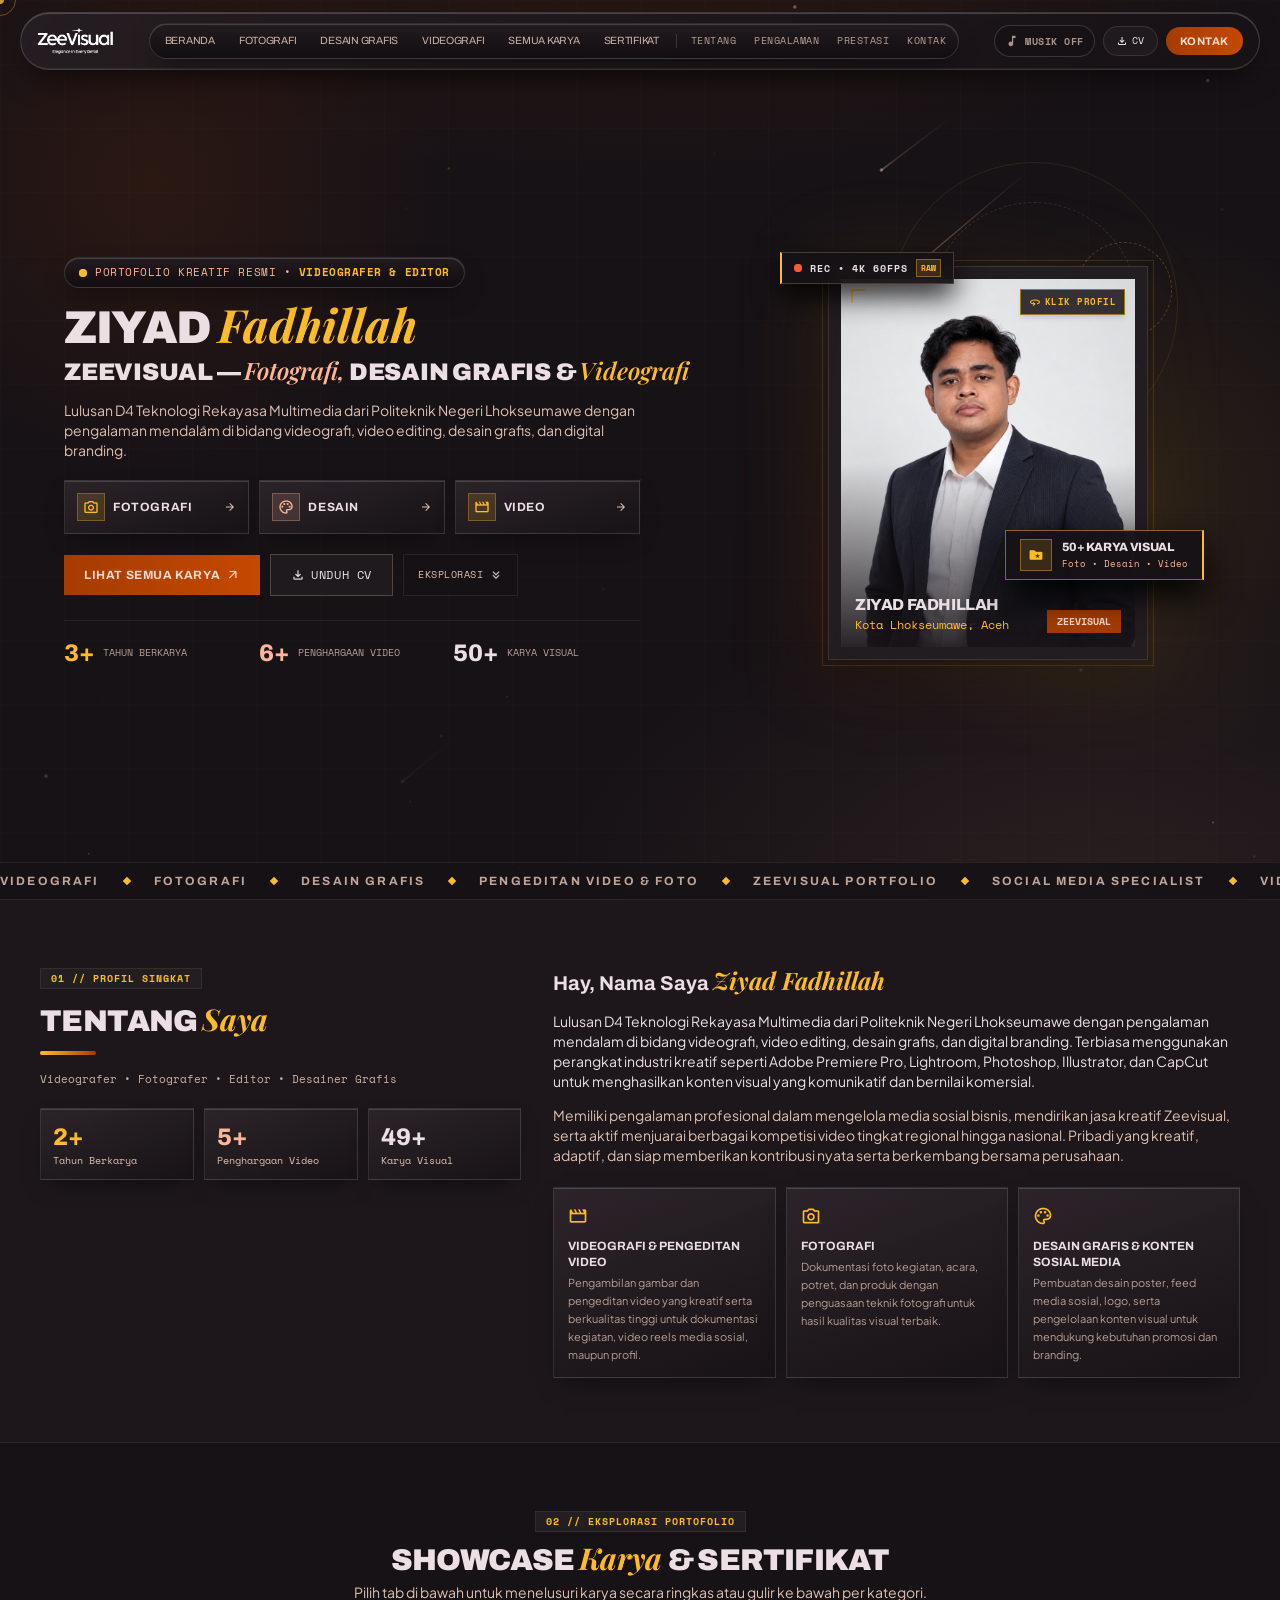
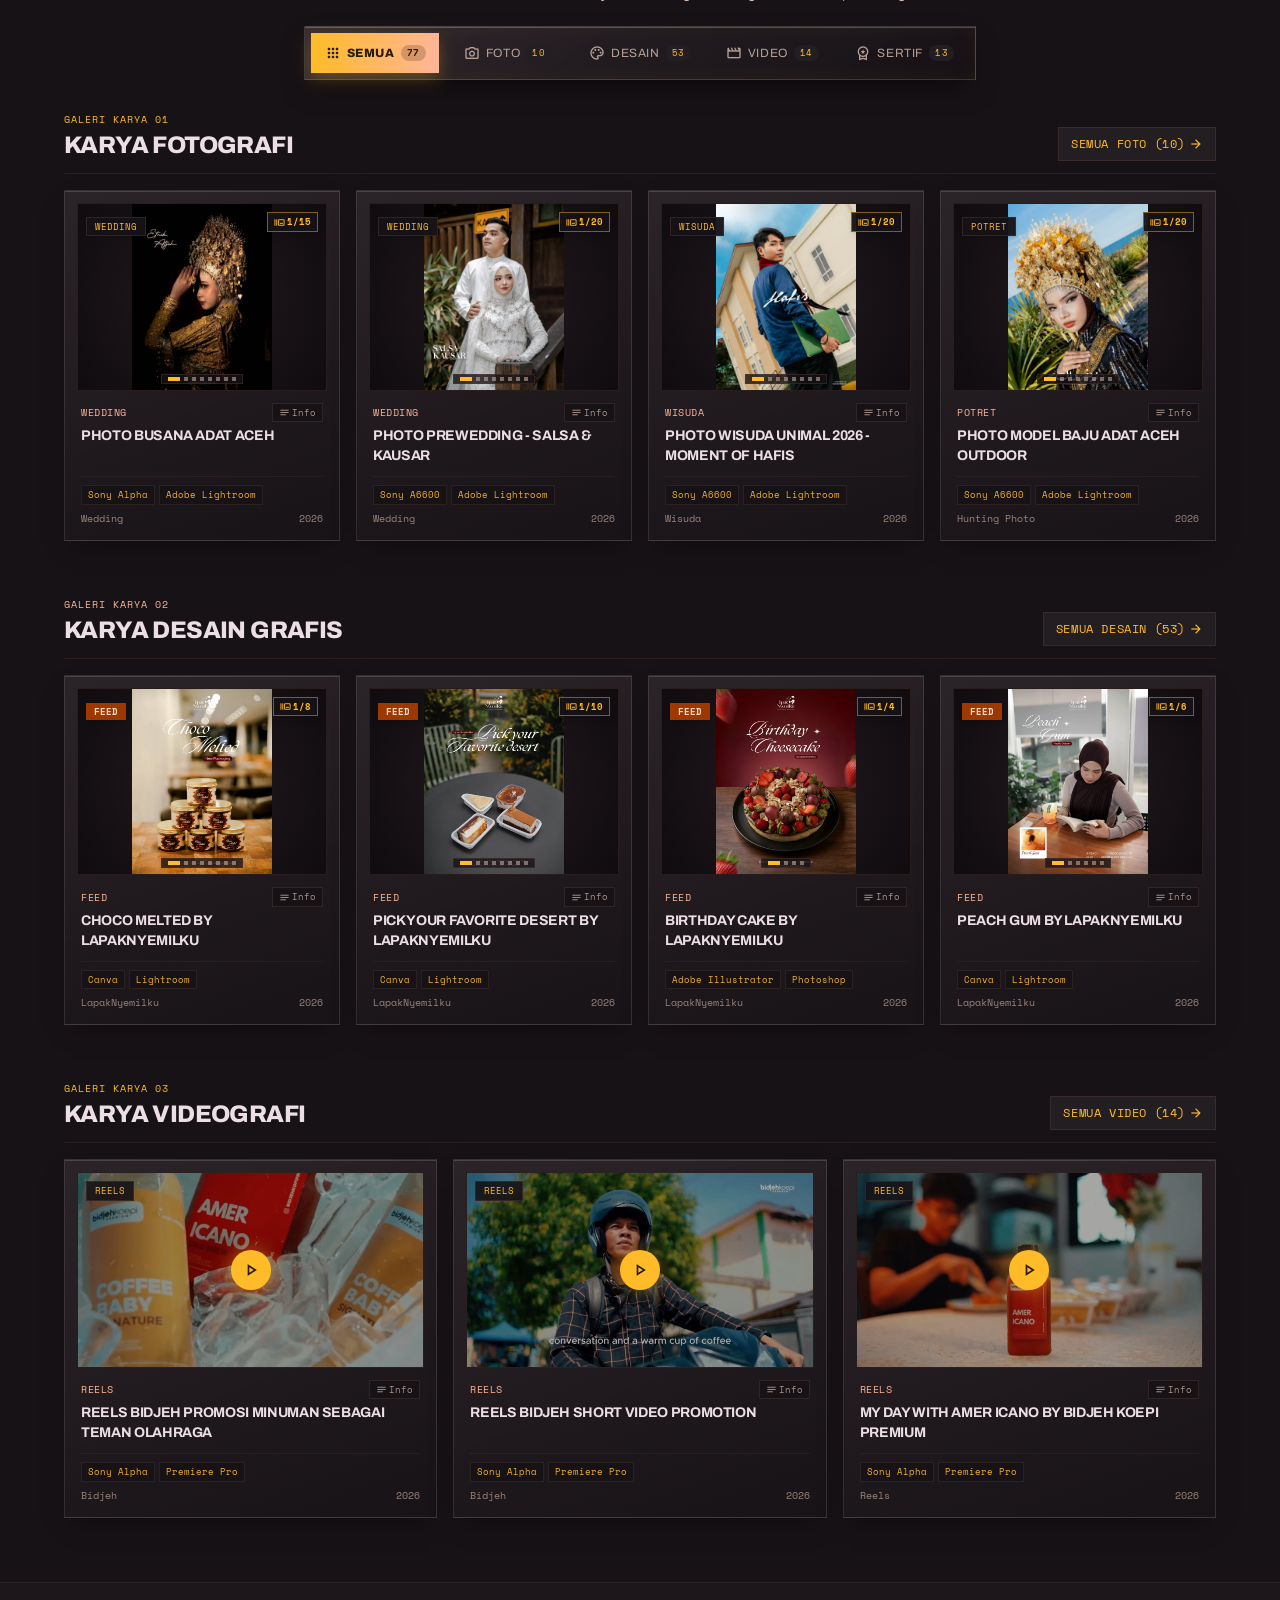
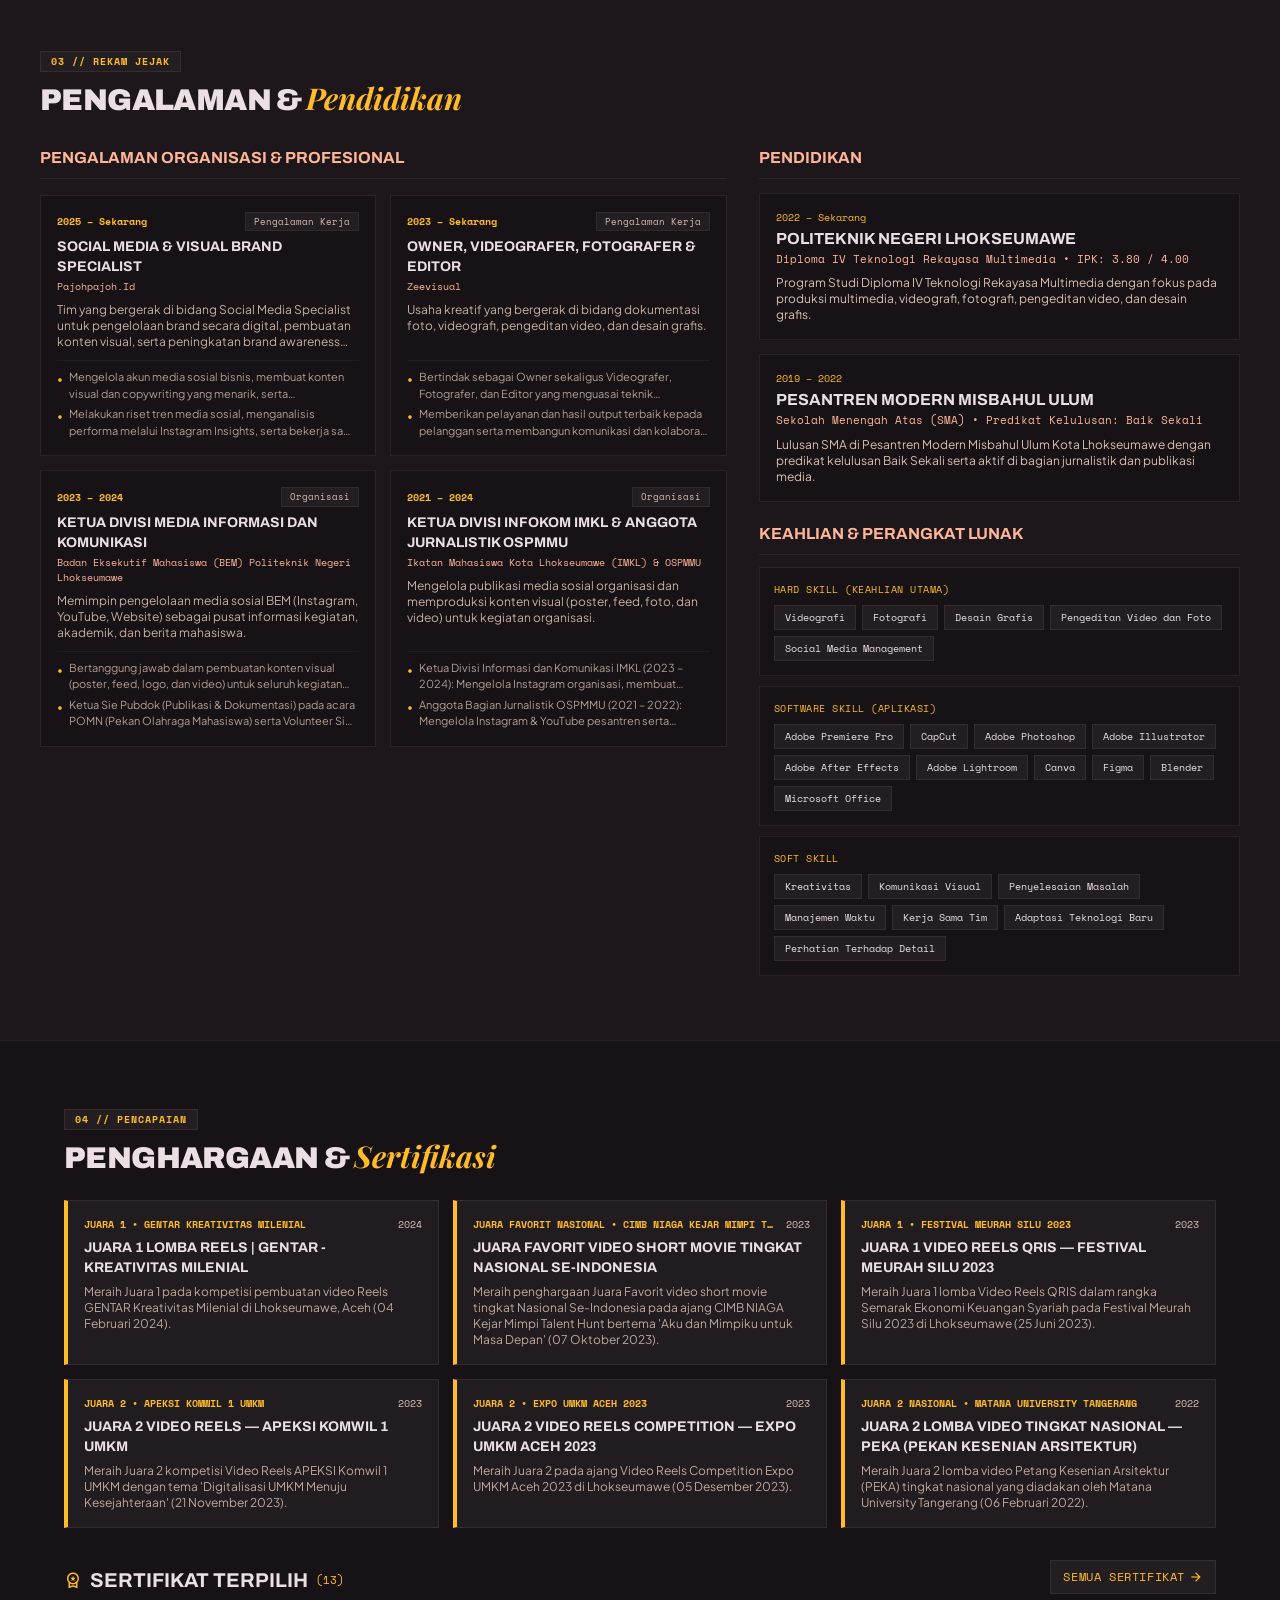
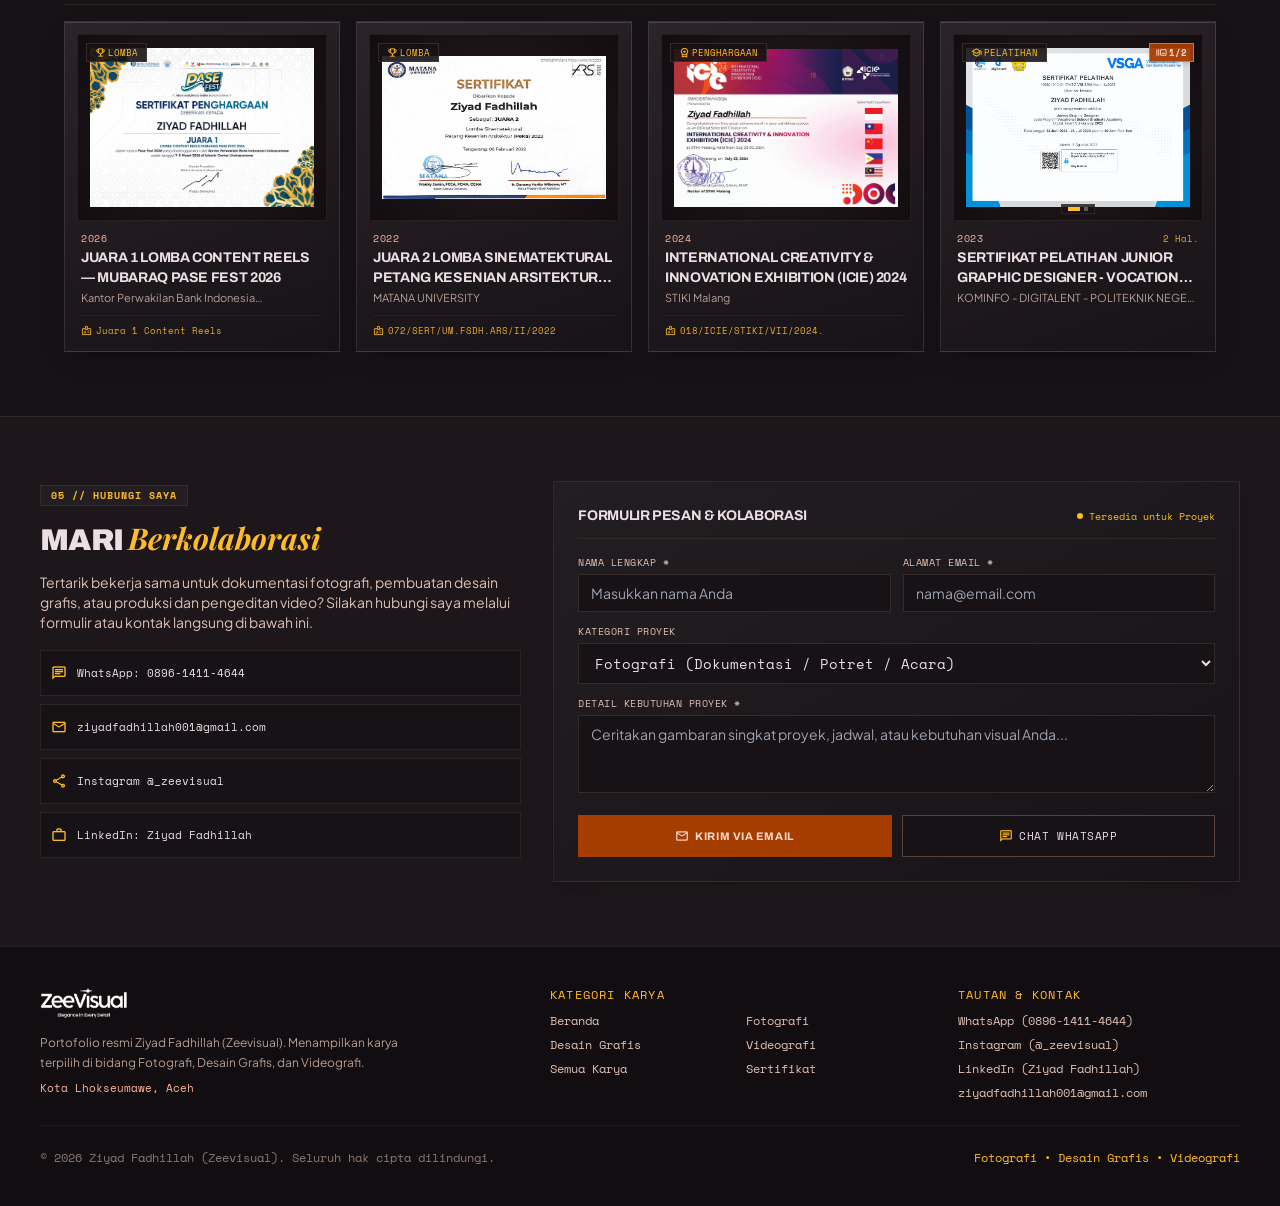
==== index.html @ 39f06bbb "Apply Lando Norris style editorial font collision (Archivo Black + Playfair Display Italic + Plus Ja" ====
<!DOCTYPE html>
<html class="dark" lang="id">
  <head>
    <meta charset="UTF-8" />
    <meta name="viewport" content="width=device-width, initial-scale=1.0" />
    <title>Zeevisual — Ziyad Fadhillah | Portofolio Kreator Multimedia</title>
    <meta name="description" content="Portofolio Ziyad Fadhillah (Zeevisual) — Videografer, Editor Video, Fotografer, dan Desainer Grafis asal Aceh dengan pendekatan sinematik editorial." />
    <link rel="icon" type="image/png" href="/images/logo-zeevisual.png" />
    <link rel="preload" as="image" href="/images/logo-zeevisual.png" fetchpriority="high" />
    <link rel="preload" as="image" href="/images/profile/ziyad-fadhillah.jpg" fetchpriority="high" />
    <link rel="preconnect" href="https://fonts.googleapis.com" />
    <link rel="preconnect" href="https://fonts.gstatic.com" crossorigin />
    <link href="https://fonts.googleapis.com/css2?family=Archivo:ital,wght@0,600..900;1,600..900&family=Playfair+Display:ital,wght@0,600..800;1,500..800&family=Plus+Jakarta+Sans:wght@400;500;600;700&family=Space+Mono:ital,wght@0,400;0,700;1,400&display=swap" rel="stylesheet" />
    <link href="https://fonts.googleapis.com/css2?family=Material+Symbols+Outlined:opsz,wght,FILL,GRAD@20..48,100..700,0..1,-50..200" rel="stylesheet" />
    <script type="module" crossorigin src="/assets/index-BjPCGI6t.js"></script>
    <link rel="stylesheet" crossorigin href="/assets/index-Dj9uwBSO.css">
  </head>
  <body class="bg-background font-body text-on-surface antialiased selection:bg-primary selection:text-on-primary">
    <div id="root"></div>
  </body>
</html>
---- assets/index-Dj9uwBSO.css ----
*,:before,:after{--tw-border-spacing-x: 0;--tw-border-spacing-y: 0;--tw-translate-x: 0;--tw-translate-y: 0;--tw-rotate: 0;--tw-skew-x: 0;--tw-skew-y: 0;--tw-scale-x: 1;--tw-scale-y: 1;--tw-pan-x: ;--tw-pan-y: ;--tw-pinch-zoom: ;--tw-scroll-snap-strictness: proximity;--tw-gradient-from-position: ;--tw-gradient-via-position: ;--tw-gradient-to-position: ;--tw-ordinal: ;--tw-slashed-zero: ;--tw-numeric-figure: ;--tw-numeric-spacing: ;--tw-numeric-fraction: ;--tw-ring-inset: ;--tw-ring-offset-width: 0px;--tw-ring-offset-color: #fff;--tw-ring-color: rgb(59 130 246 / .5);--tw-ring-offset-shadow: 0 0 #0000;--tw-ring-shadow: 0 0 #0000;--tw-shadow: 0 0 #0000;--tw-shadow-colored: 0 0 #0000;--tw-blur: ;--tw-brightness: ;--tw-contrast: ;--tw-grayscale: ;--tw-hue-rotate: ;--tw-invert: ;--tw-saturate: ;--tw-sepia: ;--tw-drop-shadow: ;--tw-backdrop-blur: ;--tw-backdrop-brightness: ;--tw-backdrop-contrast: ;--tw-backdrop-grayscale: ;--tw-backdrop-hue-rotate: ;--tw-backdrop-invert: ;--tw-backdrop-opacity: ;--tw-backdrop-saturate: ;--tw-backdrop-sepia: ;--tw-contain-size: ;--tw-contain-layout: ;--tw-contain-paint: ;--tw-contain-style: }::backdrop{--tw-border-spacing-x: 0;--tw-border-spacing-y: 0;--tw-translate-x: 0;--tw-translate-y: 0;--tw-rotate: 0;--tw-skew-x: 0;--tw-skew-y: 0;--tw-scale-x: 1;--tw-scale-y: 1;--tw-pan-x: ;--tw-pan-y: ;--tw-pinch-zoom: ;--tw-scroll-snap-strictness: proximity;--tw-gradient-from-position: ;--tw-gradient-via-position: ;--tw-gradient-to-position: ;--tw-ordinal: ;--tw-slashed-zero: ;--tw-numeric-figure: ;--tw-numeric-spacing: ;--tw-numeric-fraction: ;--tw-ring-inset: ;--tw-ring-offset-width: 0px;--tw-ring-offset-color: #fff;--tw-ring-color: rgb(59 130 246 / .5);--tw-ring-offset-shadow: 0 0 #0000;--tw-ring-shadow: 0 0 #0000;--tw-shadow: 0 0 #0000;--tw-shadow-colored: 0 0 #0000;--tw-blur: ;--tw-brightness: ;--tw-contrast: ;--tw-grayscale: ;--tw-hue-rotate: ;--tw-invert: ;--tw-saturate: ;--tw-sepia: ;--tw-drop-shadow: ;--tw-backdrop-blur: ;--tw-backdrop-brightness: ;--tw-backdrop-contrast: ;--tw-backdrop-grayscale: ;--tw-backdrop-hue-rotate: ;--tw-backdrop-invert: ;--tw-backdrop-opacity: ;--tw-backdrop-saturate: ;--tw-backdrop-sepia: ;--tw-contain-size: ;--tw-contain-layout: ;--tw-contain-paint: ;--tw-contain-style: }*,:before,:after{box-sizing:border-box;border-width:0;border-style:solid;border-color:#e5e7eb}:before,:after{--tw-content: ""}html,:host{line-height:1.5;-webkit-text-size-adjust:100%;-moz-tab-size:4;-o-tab-size:4;tab-size:4;font-family:ui-sans-serif,system-ui,sans-serif,"Apple Color Emoji","Segoe UI Emoji",Segoe UI Symbol,"Noto Color Emoji";font-feature-settings:normal;font-variation-settings:normal;-webkit-tap-highlight-color:transparent}body{margin:0;line-height:inherit}hr{height:0;color:inherit;border-top-width:1px}abbr:where([title]){-webkit-text-decoration:underline dotted;text-decoration:underline dotted}h1,h2,h3,h4,h5,h6{font-size:inherit;font-weight:inherit}a{color:inherit;text-decoration:inherit}b,strong{font-weight:bolder}code,kbd,samp,pre{font-family:Space Mono,monospace;font-feature-settings:normal;font-variation-settings:normal;font-size:1em}small{font-size:80%}sub,sup{font-size:75%;line-height:0;position:relative;vertical-align:baseline}sub{bottom:-.25em}sup{top:-.5em}table{text-indent:0;border-color:inherit;border-collapse:collapse}button,input,optgroup,select,textarea{font-family:inherit;font-feature-settings:inherit;font-variation-settings:inherit;font-size:100%;font-weight:inherit;line-height:inherit;letter-spacing:inherit;color:inherit;margin:0;padding:0}button,select{text-transform:none}button,input:where([type=button]),input:where([type=reset]),input:where([type=submit]){-webkit-appearance:button;background-color:transparent;background-image:none}:-moz-focusring{outline:auto}:-moz-ui-invalid{box-shadow:none}progress{vertical-align:baseline}::-webkit-inner-spin-button,::-webkit-outer-spin-button{height:auto}[type=search]{-webkit-appearance:textfield;outline-offset:-2px}::-webkit-search-decoration{-webkit-appearance:none}::-webkit-file-upload-button{-webkit-appearance:button;font:inherit}summary{display:list-item}blockquote,dl,dd,h1,h2,h3,h4,h5,h6,hr,figure,p,pre{margin:0}fieldset{margin:0;padding:0}legend{padding:0}ol,ul,menu{list-style:none;margin:0;padding:0}dialog{padding:0}textarea{resize:vertical}input::-moz-placeholder,textarea::-moz-placeholder{opacity:1;color:#9ca3af}input::placeholder,textarea::placeholder{opacity:1;color:#9ca3af}button,[role=button]{cursor:pointer}:disabled{cursor:default}img,svg,video,canvas,audio,iframe,embed,object{display:block;vertical-align:middle}img,video{max-width:100%;height:auto}[hidden]:where(:not([hidden=until-found])){display:none}html{scroll-behavior:smooth;color-scheme:dark}html,body{margin:0;padding:0;background-color:#171216;color:#ebdfe5;overflow-x:hidden}main>:first-child{margin-top:0!important}main>:last-child{margin-bottom:0!important}.pointer-events-none{pointer-events:none}.pointer-events-auto{pointer-events:auto}.fixed{position:fixed}.absolute{position:absolute}.relative{position:relative}.sticky{position:sticky}.-inset-1\.5{top:-.375rem;right:-.375rem;bottom:-.375rem;left:-.375rem}.-inset-3{top:-.75rem;right:-.75rem;bottom:-.75rem;left:-.75rem}.inset-0{top:0;right:0;bottom:0;left:0}.inset-2{top:.5rem;right:.5rem;bottom:.5rem;left:.5rem}.-left-4{left:-1rem}.-right-4{right:-1rem}.-right-6{right:-1.5rem}.-top-3\.5{top:-.875rem}.-top-6{top:-1.5rem}.bottom-0{bottom:0}.bottom-1\.5{bottom:.375rem}.bottom-16{bottom:4rem}.bottom-2{bottom:.5rem}.bottom-3{bottom:.75rem}.bottom-3\.5{bottom:.875rem}.bottom-4{bottom:1rem}.bottom-6{bottom:1.5rem}.left-0{left:0}.left-1\.5{left:.375rem}.left-1\/2{left:50%}.left-2{left:.5rem}.left-2\.5{left:.625rem}.left-3{left:.75rem}.left-3\.5{left:.875rem}.left-6{left:1.5rem}.right-0{right:0}.right-1\.5{right:.375rem}.right-2{right:.5rem}.right-2\.5{right:.625rem}.right-3{right:.75rem}.right-3\.5{right:.875rem}.right-4{right:1rem}.right-6{right:1.5rem}.right-\[8\%\]{right:8%}.top-0{top:0}.top-1\.5{top:.375rem}.top-1\/2{top:50%}.top-2{top:.5rem}.top-2\.5{top:.625rem}.top-3{top:.75rem}.top-\[18\%\]{top:18%}.-z-10{z-index:-10}.z-0{z-index:0}.z-10{z-index:10}.z-20{z-index:20}.z-30{z-index:30}.z-40{z-index:40}.z-50{z-index:50}.z-\[10000\]{z-index:10000}.z-\[120\]{z-index:120}.z-\[1\]{z-index:1}.z-\[9998\]{z-index:9998}.z-\[9999\]{z-index:9999}.order-1{order:1}.order-2{order:2}.mx-1{margin-left:.25rem;margin-right:.25rem}.mx-auto{margin-left:auto;margin-right:auto}.my-1{margin-top:.25rem;margin-bottom:.25rem}.my-auto{margin-top:auto;margin-bottom:auto}.-ml-1{margin-left:-.25rem}.-ml-4{margin-left:-1rem}.-mt-1{margin-top:-.25rem}.-mt-4{margin-top:-1rem}.mb-0\.5{margin-bottom:.125rem}.mb-1{margin-bottom:.25rem}.mb-1\.5{margin-bottom:.375rem}.mb-2{margin-bottom:.5rem}.mb-2\.5{margin-bottom:.625rem}.mb-3{margin-bottom:.75rem}.mb-4{margin-bottom:1rem}.mb-5{margin-bottom:1.25rem}.mb-6{margin-bottom:1.5rem}.mb-7{margin-bottom:1.75rem}.mb-8{margin-bottom:2rem}.ml-1{margin-left:.25rem}.mr-1{margin-right:.25rem}.mt-0\.5{margin-top:.125rem}.mt-1{margin-top:.25rem}.mt-1\.5{margin-top:.375rem}.mt-2{margin-top:.5rem}.mt-2\.5{margin-top:.625rem}.mt-3{margin-top:.75rem}.mt-5{margin-top:1.25rem}.mt-8{margin-top:2rem}.mt-auto{margin-top:auto}.line-clamp-1{overflow:hidden;display:-webkit-box;-webkit-box-orient:vertical;-webkit-line-clamp:1}.line-clamp-2{overflow:hidden;display:-webkit-box;-webkit-box-orient:vertical;-webkit-line-clamp:2}.line-clamp-3{overflow:hidden;display:-webkit-box;-webkit-box-orient:vertical;-webkit-line-clamp:3}.line-clamp-4{overflow:hidden;display:-webkit-box;-webkit-box-orient:vertical;-webkit-line-clamp:4}.block{display:block}.inline-block{display:inline-block}.inline{display:inline}.flex{display:flex}.inline-flex{display:inline-flex}.grid{display:grid}.hidden{display:none}.aspect-\[3\/4\]{aspect-ratio:3/4}.aspect-\[4\/3\]{aspect-ratio:4/3}.aspect-\[4\/5\]{aspect-ratio:4/5}.aspect-\[9\/16\]{aspect-ratio:9/16}.aspect-video{aspect-ratio:16 / 9}.h-1{height:.25rem}.h-1\.5{height:.375rem}.h-10{height:2.5rem}.h-11{height:2.75rem}.h-12{height:3rem}.h-14{height:3.5rem}.h-2{height:.5rem}.h-2\.5{height:.625rem}.h-20{height:5rem}.h-24{height:6rem}.h-3{height:.75rem}.h-3\.5{height:.875rem}.h-36{height:9rem}.h-4{height:1rem}.h-40{height:10rem}.h-52{height:13rem}.h-6{height:1.5rem}.h-7{height:1.75rem}.h-72{height:18rem}.h-8{height:2rem}.h-9{height:2.25rem}.h-\[1\.5px\]{height:1.5px}.h-\[340px\]{height:340px}.h-\[58vh\]{height:58vh}.h-full{height:100%}.max-h-72{max-height:18rem}.max-h-\[380px\]{max-height:380px}.max-h-\[460px\]{max-height:460px}.max-h-\[58vh\]{max-height:58vh}.max-h-\[66vh\]{max-height:66vh}.max-h-\[78vh\]{max-height:78vh}.max-h-\[80vh\]{max-height:80vh}.max-h-\[92vh\]{max-height:92vh}.max-h-\[94vh\]{max-height:94vh}.max-h-none{max-height:none}.min-h-\[100dvh\]{min-height:100dvh}.min-h-\[300px\]{min-height:300px}.min-h-\[540px\]{min-height:540px}.min-h-\[80px\]{min-height:80px}.min-h-screen{min-height:100vh}.w-1{width:.25rem}.w-1\.5{width:.375rem}.w-10{width:2.5rem}.w-11{width:2.75rem}.w-12{width:3rem}.w-14{width:3.5rem}.w-16{width:4rem}.w-2{width:.5rem}.w-2\.5{width:.625rem}.w-20{width:5rem}.w-24{width:6rem}.w-28{width:7rem}.w-3{width:.75rem}.w-3\.5{width:.875rem}.w-4{width:1rem}.w-5{width:1.25rem}.w-52{width:13rem}.w-6{width:1.5rem}.w-7{width:1.75rem}.w-72{width:18rem}.w-8{width:2rem}.w-9{width:2.25rem}.w-\[170\%\]{width:170%}.w-\[1px\]{width:1px}.w-\[300px\]{width:300px}.w-\[340px\]{width:340px}.w-auto{width:auto}.w-full{width:100%}.min-w-0{min-width:0px}.min-w-\[64px\]{min-width:64px}.max-w-2xl{max-width:42rem}.max-w-3xl{max-width:48rem}.max-w-5xl{max-width:64rem}.max-w-6xl{max-width:72rem}.max-w-\[1200px\]{max-width:1200px}.max-w-\[1260px\]{max-width:1260px}.max-w-\[1440px\]{max-width:1440px}.max-w-\[230px\]{max-width:230px}.max-w-\[85\%\]{max-width:85%}.max-w-full{max-width:100%}.max-w-lg{max-width:32rem}.max-w-md{max-width:28rem}.max-w-none{max-width:none}.max-w-sm{max-width:24rem}.max-w-xl{max-width:36rem}.max-w-xs{max-width:20rem}.flex-1{flex:1 1 0%}.shrink-0{flex-shrink:0}.origin-left{transform-origin:left}.-translate-x-1\/2{--tw-translate-x: -50%;transform:translate(var(--tw-translate-x),var(--tw-translate-y)) rotate(var(--tw-rotate)) skew(var(--tw-skew-x)) skewY(var(--tw-skew-y)) scaleX(var(--tw-scale-x)) scaleY(var(--tw-scale-y))}.-translate-x-4{--tw-translate-x: -1rem;transform:translate(var(--tw-translate-x),var(--tw-translate-y)) rotate(var(--tw-rotate)) skew(var(--tw-skew-x)) skewY(var(--tw-skew-y)) scaleX(var(--tw-scale-x)) scaleY(var(--tw-scale-y))}.-translate-y-0\.5{--tw-translate-y: -.125rem;transform:translate(var(--tw-translate-x),var(--tw-translate-y)) rotate(var(--tw-rotate)) skew(var(--tw-skew-x)) skewY(var(--tw-skew-y)) scaleX(var(--tw-scale-x)) scaleY(var(--tw-scale-y))}.-translate-y-1\/2{--tw-translate-y: -50%;transform:translate(var(--tw-translate-x),var(--tw-translate-y)) rotate(var(--tw-rotate)) skew(var(--tw-skew-x)) skewY(var(--tw-skew-y)) scaleX(var(--tw-scale-x)) scaleY(var(--tw-scale-y))}.translate-x-0{--tw-translate-x: 0px;transform:translate(var(--tw-translate-x),var(--tw-translate-y)) rotate(var(--tw-rotate)) skew(var(--tw-skew-x)) skewY(var(--tw-skew-y)) scaleX(var(--tw-scale-x)) scaleY(var(--tw-scale-y))}.translate-x-4{--tw-translate-x: 1rem;transform:translate(var(--tw-translate-x),var(--tw-translate-y)) rotate(var(--tw-rotate)) skew(var(--tw-skew-x)) skewY(var(--tw-skew-y)) scaleX(var(--tw-scale-x)) scaleY(var(--tw-scale-y))}.translate-y-0{--tw-translate-y: 0px;transform:translate(var(--tw-translate-x),var(--tw-translate-y)) rotate(var(--tw-rotate)) skew(var(--tw-skew-x)) skewY(var(--tw-skew-y)) scaleX(var(--tw-scale-x)) scaleY(var(--tw-scale-y))}.translate-y-1\.5{--tw-translate-y: .375rem;transform:translate(var(--tw-translate-x),var(--tw-translate-y)) rotate(var(--tw-rotate)) skew(var(--tw-skew-x)) skewY(var(--tw-skew-y)) scaleX(var(--tw-scale-x)) scaleY(var(--tw-scale-y))}.translate-y-6{--tw-translate-y: 1.5rem;transform:translate(var(--tw-translate-x),var(--tw-translate-y)) rotate(var(--tw-rotate)) skew(var(--tw-skew-x)) skewY(var(--tw-skew-y)) scaleX(var(--tw-scale-x)) scaleY(var(--tw-scale-y))}.rotate-45{--tw-rotate: 45deg;transform:translate(var(--tw-translate-x),var(--tw-translate-y)) rotate(var(--tw-rotate)) skew(var(--tw-skew-x)) skewY(var(--tw-skew-y)) scaleX(var(--tw-scale-x)) scaleY(var(--tw-scale-y))}.scale-0{--tw-scale-x: 0;--tw-scale-y: 0;transform:translate(var(--tw-translate-x),var(--tw-translate-y)) rotate(var(--tw-rotate)) skew(var(--tw-skew-x)) skewY(var(--tw-skew-y)) scaleX(var(--tw-scale-x)) scaleY(var(--tw-scale-y))}.scale-100{--tw-scale-x: 1;--tw-scale-y: 1;transform:translate(var(--tw-translate-x),var(--tw-translate-y)) rotate(var(--tw-rotate)) skew(var(--tw-skew-x)) skewY(var(--tw-skew-y)) scaleX(var(--tw-scale-x)) scaleY(var(--tw-scale-y))}.scale-105{--tw-scale-x: 1.05;--tw-scale-y: 1.05;transform:translate(var(--tw-translate-x),var(--tw-translate-y)) rotate(var(--tw-rotate)) skew(var(--tw-skew-x)) skewY(var(--tw-skew-y)) scaleX(var(--tw-scale-x)) scaleY(var(--tw-scale-y))}.scale-110{--tw-scale-x: 1.1;--tw-scale-y: 1.1;transform:translate(var(--tw-translate-x),var(--tw-translate-y)) rotate(var(--tw-rotate)) skew(var(--tw-skew-x)) skewY(var(--tw-skew-y)) scaleX(var(--tw-scale-x)) scaleY(var(--tw-scale-y))}.scale-125{--tw-scale-x: 1.25;--tw-scale-y: 1.25;transform:translate(var(--tw-translate-x),var(--tw-translate-y)) rotate(var(--tw-rotate)) skew(var(--tw-skew-x)) skewY(var(--tw-skew-y)) scaleX(var(--tw-scale-x)) scaleY(var(--tw-scale-y))}.scale-75{--tw-scale-x: .75;--tw-scale-y: .75;transform:translate(var(--tw-translate-x),var(--tw-translate-y)) rotate(var(--tw-rotate)) skew(var(--tw-skew-x)) skewY(var(--tw-skew-y)) scaleX(var(--tw-scale-x)) scaleY(var(--tw-scale-y))}.scale-95{--tw-scale-x: .95;--tw-scale-y: .95;transform:translate(var(--tw-translate-x),var(--tw-translate-y)) rotate(var(--tw-rotate)) skew(var(--tw-skew-x)) skewY(var(--tw-skew-y)) scaleX(var(--tw-scale-x)) scaleY(var(--tw-scale-y))}.scale-\[1\.02\]{--tw-scale-x: 1.02;--tw-scale-y: 1.02;transform:translate(var(--tw-translate-x),var(--tw-translate-y)) rotate(var(--tw-rotate)) skew(var(--tw-skew-x)) skewY(var(--tw-skew-y)) scaleX(var(--tw-scale-x)) scaleY(var(--tw-scale-y))}.scale-\[1\.03\]{--tw-scale-x: 1.03;--tw-scale-y: 1.03;transform:translate(var(--tw-translate-x),var(--tw-translate-y)) rotate(var(--tw-rotate)) skew(var(--tw-skew-x)) skewY(var(--tw-skew-y)) scaleX(var(--tw-scale-x)) scaleY(var(--tw-scale-y))}.transform{transform:translate(var(--tw-translate-x),var(--tw-translate-y)) rotate(var(--tw-rotate)) skew(var(--tw-skew-x)) skewY(var(--tw-skew-y)) scaleX(var(--tw-scale-x)) scaleY(var(--tw-scale-y))}@keyframes bounce{0%,to{transform:translateY(-25%);animation-timing-function:cubic-bezier(.8,0,1,1)}50%{transform:none;animation-timing-function:cubic-bezier(0,0,.2,1)}}.animate-bounce{animation:bounce 1s infinite}@keyframes ping{75%,to{transform:scale(2);opacity:0}}.animate-ping{animation:ping 1s cubic-bezier(0,0,.2,1) infinite}@keyframes pulse{50%{opacity:.5}}.animate-pulse{animation:pulse 2s cubic-bezier(.4,0,.6,1) infinite}@keyframes spin{to{transform:rotate(360deg)}}.animate-spin{animation:spin 1s linear infinite}.cursor-default{cursor:default}.cursor-grab{cursor:grab}.cursor-pointer{cursor:pointer}.cursor-zoom-in{cursor:zoom-in}.cursor-zoom-out{cursor:zoom-out}.select-none{-webkit-user-select:none;-moz-user-select:none;user-select:none}.resize-y{resize:vertical}.resize{resize:both}.grid-cols-1{grid-template-columns:repeat(1,minmax(0,1fr))}.grid-cols-2{grid-template-columns:repeat(2,minmax(0,1fr))}.grid-cols-3{grid-template-columns:repeat(3,minmax(0,1fr))}.grid-cols-4{grid-template-columns:repeat(4,minmax(0,1fr))}.grid-cols-5{grid-template-columns:repeat(5,minmax(0,1fr))}.flex-col{flex-direction:column}.flex-wrap{flex-wrap:wrap}.content-start{align-content:flex-start}.items-start{align-items:flex-start}.items-end{align-items:flex-end}.items-center{align-items:center}.items-stretch{align-items:stretch}.justify-end{justify-content:flex-end}.justify-center{justify-content:center}.justify-between{justify-content:space-between}.gap-0\.5{gap:.125rem}.gap-1{gap:.25rem}.gap-1\.5{gap:.375rem}.gap-2{gap:.5rem}.gap-2\.5{gap:.625rem}.gap-3{gap:.75rem}.gap-3\.5{gap:.875rem}.gap-4{gap:1rem}.gap-5{gap:1.25rem}.gap-6{gap:1.5rem}.gap-8{gap:2rem}.space-y-1>:not([hidden])~:not([hidden]){--tw-space-y-reverse: 0;margin-top:calc(.25rem * calc(1 - var(--tw-space-y-reverse)));margin-bottom:calc(.25rem * var(--tw-space-y-reverse))}.space-y-1\.5>:not([hidden])~:not([hidden]){--tw-space-y-reverse: 0;margin-top:calc(.375rem * calc(1 - var(--tw-space-y-reverse)));margin-bottom:calc(.375rem * var(--tw-space-y-reverse))}.space-y-10>:not([hidden])~:not([hidden]){--tw-space-y-reverse: 0;margin-top:calc(2.5rem * calc(1 - var(--tw-space-y-reverse)));margin-bottom:calc(2.5rem * var(--tw-space-y-reverse))}.space-y-12>:not([hidden])~:not([hidden]){--tw-space-y-reverse: 0;margin-top:calc(3rem * calc(1 - var(--tw-space-y-reverse)));margin-bottom:calc(3rem * var(--tw-space-y-reverse))}.space-y-2>:not([hidden])~:not([hidden]){--tw-space-y-reverse: 0;margin-top:calc(.5rem * calc(1 - var(--tw-space-y-reverse)));margin-bottom:calc(.5rem * var(--tw-space-y-reverse))}.space-y-2\.5>:not([hidden])~:not([hidden]){--tw-space-y-reverse: 0;margin-top:calc(.625rem * calc(1 - var(--tw-space-y-reverse)));margin-bottom:calc(.625rem * var(--tw-space-y-reverse))}.space-y-3>:not([hidden])~:not([hidden]){--tw-space-y-reverse: 0;margin-top:calc(.75rem * calc(1 - var(--tw-space-y-reverse)));margin-bottom:calc(.75rem * var(--tw-space-y-reverse))}.space-y-3\.5>:not([hidden])~:not([hidden]){--tw-space-y-reverse: 0;margin-top:calc(.875rem * calc(1 - var(--tw-space-y-reverse)));margin-bottom:calc(.875rem * var(--tw-space-y-reverse))}.space-y-4>:not([hidden])~:not([hidden]){--tw-space-y-reverse: 0;margin-top:calc(1rem * calc(1 - var(--tw-space-y-reverse)));margin-bottom:calc(1rem * var(--tw-space-y-reverse))}.space-y-5>:not([hidden])~:not([hidden]){--tw-space-y-reverse: 0;margin-top:calc(1.25rem * calc(1 - var(--tw-space-y-reverse)));margin-bottom:calc(1.25rem * var(--tw-space-y-reverse))}.space-y-6>:not([hidden])~:not([hidden]){--tw-space-y-reverse: 0;margin-top:calc(1.5rem * calc(1 - var(--tw-space-y-reverse)));margin-bottom:calc(1.5rem * var(--tw-space-y-reverse))}.space-y-8>:not([hidden])~:not([hidden]){--tw-space-y-reverse: 0;margin-top:calc(2rem * calc(1 - var(--tw-space-y-reverse)));margin-bottom:calc(2rem * var(--tw-space-y-reverse))}.divide-y>:not([hidden])~:not([hidden]){--tw-divide-y-reverse: 0;border-top-width:calc(1px * calc(1 - var(--tw-divide-y-reverse)));border-bottom-width:calc(1px * var(--tw-divide-y-reverse))}.divide-\[\#56433b\]\/30>:not([hidden])~:not([hidden]){border-color:#56433b4d}.self-start{align-self:flex-start}.self-end{align-self:flex-end}.overflow-auto{overflow:auto}.overflow-hidden{overflow:hidden}.overflow-x-auto{overflow-x:auto}.overflow-y-auto{overflow-y:auto}.overflow-x-hidden{overflow-x:hidden}.truncate{overflow:hidden;text-overflow:ellipsis;white-space:nowrap}.whitespace-nowrap{white-space:nowrap}.whitespace-pre-line{white-space:pre-line}.break-words{overflow-wrap:break-word}.break-all{word-break:break-all}.rounded,.rounded-2xl{border-radius:0}.rounded-3xl{border-radius:1.5rem}.rounded-full{border-radius:9999px}.rounded-lg,.rounded-md,.rounded-xl{border-radius:0}.rounded-bl{border-bottom-left-radius:0}.rounded-br{border-bottom-right-radius:0}.rounded-tl{border-top-left-radius:0}.rounded-tr{border-top-right-radius:0}.border{border-width:1px}.border-2{border-width:2px}.border-y{border-top-width:1px;border-bottom-width:1px}.border-b{border-bottom-width:1px}.border-b-2{border-bottom-width:2px}.border-l-2{border-left-width:2px}.border-l-4{border-left-width:4px}.border-r-2{border-right-width:2px}.border-t{border-top-width:1px}.border-t-2{border-top-width:2px}.border-dashed{border-style:dashed}.border-\[\#3a3337\]\/50{border-color:#3a333780}.border-\[\#56433b\]{--tw-border-opacity: 1;border-color:rgb(86 67 59 / var(--tw-border-opacity, 1))}.border-\[\#56433b\]\/20{border-color:#56433b33}.border-\[\#56433b\]\/25{border-color:#56433b40}.border-\[\#56433b\]\/30{border-color:#56433b4d}.border-\[\#56433b\]\/35{border-color:#56433b59}.border-\[\#56433b\]\/40{border-color:#56433b66}.border-\[\#56433b\]\/50{border-color:#56433b80}.border-\[\#56433b\]\/60{border-color:#56433b99}.border-\[\#56433b\]\/70{border-color:#56433bb3}.border-\[\#56433b\]\/80{border-color:#56433bcc}.border-\[\#a53c00\]\/60{border-color:#a53c0099}.border-\[\#ffb597\]\/15{border-color:#ffb59726}.border-\[\#ffb597\]\/25{border-color:#ffb59740}.border-\[\#ffb597\]\/30{border-color:#ffb5974d}.border-\[\#ffb597\]\/40{border-color:#ffb59766}.border-\[\#ffb597\]\/50{border-color:#ffb59780}.border-\[\#ffbb28\]{--tw-border-opacity: 1;border-color:rgb(255 187 40 / var(--tw-border-opacity, 1))}.border-\[\#ffbb28\]\/10{border-color:#ffbb281a}.border-\[\#ffbb28\]\/15{border-color:#ffbb2826}.border-\[\#ffbb28\]\/25{border-color:#ffbb2840}.border-\[\#ffbb28\]\/30{border-color:#ffbb284d}.border-\[\#ffbb28\]\/35{border-color:#ffbb2859}.border-\[\#ffbb28\]\/40{border-color:#ffbb2866}.border-\[\#ffbb28\]\/45{border-color:#ffbb2873}.border-\[\#ffbb28\]\/50{border-color:#ffbb2880}.border-\[\#ffbb28\]\/60{border-color:#ffbb2899}.border-\[\#ffbb28\]\/70{border-color:#ffbb28b3}.border-\[\#ffbb28\]\/80{border-color:#ffbb28cc}.border-\[\#ffbb28\]\/90{border-color:#ffbb28e6}.border-emerald-500\/40{border-color:#10b98166}.border-red-400{--tw-border-opacity: 1;border-color:rgb(248 113 113 / var(--tw-border-opacity, 1))}.border-red-500\/40{border-color:#ef444466}.border-red-500\/50{border-color:#ef444480}.border-transparent{border-color:transparent}.border-white\/15{border-color:#ffffff26}.border-white\/20{border-color:#fff3}.border-l-\[\#ffbb28\]{--tw-border-opacity: 1;border-left-color:rgb(255 187 40 / var(--tw-border-opacity, 1))}.border-r-\[\#ffbb28\]{--tw-border-opacity: 1;border-right-color:rgb(255 187 40 / var(--tw-border-opacity, 1))}.bg-\[\#0b080a\]{--tw-bg-opacity: 1;background-color:rgb(11 8 10 / var(--tw-bg-opacity, 1))}.bg-\[\#0f0b0e\]{--tw-bg-opacity: 1;background-color:rgb(15 11 14 / var(--tw-bg-opacity, 1))}.bg-\[\#120d10\]{--tw-bg-opacity: 1;background-color:rgb(18 13 16 / var(--tw-bg-opacity, 1))}.bg-\[\#171216\]{--tw-bg-opacity: 1;background-color:rgb(23 18 22 / var(--tw-bg-opacity, 1))}.bg-\[\#171216\]\/70{background-color:#171216b3}.bg-\[\#171216\]\/80{background-color:#171216cc}.bg-\[\#171216\]\/85{background-color:#171216d9}.bg-\[\#171216\]\/90{background-color:#171216e6}.bg-\[\#171216\]\/95{background-color:#171216f2}.bg-\[\#201a1e\]\/75{background-color:#201a1ebf}.bg-\[\#231e22\]{--tw-bg-opacity: 1;background-color:rgb(35 30 34 / var(--tw-bg-opacity, 1))}.bg-\[\#231e22\]\/50{background-color:#231e2280}.bg-\[\#231e22\]\/60{background-color:#231e2299}.bg-\[\#231e22\]\/70{background-color:#231e22b3}.bg-\[\#231e22\]\/75{background-color:#231e22bf}.bg-\[\#231e22\]\/80{background-color:#231e22cc}.bg-\[\#231e22\]\/90{background-color:#231e22e6}.bg-\[\#231e22\]\/95{background-color:#231e22f2}.bg-\[\#281b00\]\/20{background-color:#281b0033}.bg-\[\#281f24\]{--tw-bg-opacity: 1;background-color:rgb(40 31 36 / var(--tw-bg-opacity, 1))}.bg-\[\#56433b\]{--tw-bg-opacity: 1;background-color:rgb(86 67 59 / var(--tw-bg-opacity, 1))}.bg-\[\#a53c00\]{--tw-bg-opacity: 1;background-color:rgb(165 60 0 / var(--tw-bg-opacity, 1))}.bg-\[\#a53c00\]\/25{background-color:#a53c0040}.bg-\[\#a53c00\]\/30{background-color:#a53c004d}.bg-\[\#a53c00\]\/90{background-color:#a53c00e6}.bg-\[\#a53c00\]\/95{background-color:#a53c00f2}.bg-\[\#ddc0b3\]\/35{background-color:#ddc0b359}.bg-\[\#ddc0b3\]\/40{background-color:#ddc0b366}.bg-\[\#ddc0b3\]\/50{background-color:#ddc0b380}.bg-\[\#ff5a36\]{--tw-bg-opacity: 1;background-color:rgb(255 90 54 / var(--tw-bg-opacity, 1))}.bg-\[\#ffb597\]\/15{background-color:#ffb59726}.bg-\[\#ffbb28\]{--tw-bg-opacity: 1;background-color:rgb(255 187 40 / var(--tw-bg-opacity, 1))}.bg-\[\#ffbb28\]\/10{background-color:#ffbb281a}.bg-\[\#ffbb28\]\/15{background-color:#ffbb2826}.bg-\[\#ffbb28\]\/20{background-color:#ffbb2833}.bg-\[\#ffbb28\]\/80{background-color:#ffbb28cc}.bg-background{--tw-bg-opacity: 1;background-color:rgb(23 18 22 / var(--tw-bg-opacity, 1))}.bg-black{--tw-bg-opacity: 1;background-color:rgb(0 0 0 / var(--tw-bg-opacity, 1))}.bg-black\/0{background-color:#0000}.bg-black\/30{background-color:#0000004d}.bg-black\/40{background-color:#0006}.bg-black\/75{background-color:#000000bf}.bg-black\/90{background-color:#000000e6}.bg-emerald-400{--tw-bg-opacity: 1;background-color:rgb(52 211 153 / var(--tw-bg-opacity, 1))}.bg-emerald-950\/50{background-color:#022c2280}.bg-emerald-950\/90{background-color:#022c22e6}.bg-red-950{--tw-bg-opacity: 1;background-color:rgb(69 10 10 / var(--tw-bg-opacity, 1))}.bg-red-950\/50{background-color:#450a0a80}.bg-red-950\/60{background-color:#450a0a99}.bg-transparent{background-color:transparent}.bg-white{--tw-bg-opacity: 1;background-color:rgb(255 255 255 / var(--tw-bg-opacity, 1))}.bg-white\/15{background-color:#ffffff26}.bg-gradient-to-br{background-image:linear-gradient(to bottom right,var(--tw-gradient-stops))}.bg-gradient-to-r{background-image:linear-gradient(to right,var(--tw-gradient-stops))}.bg-gradient-to-t{background-image:linear-gradient(to top,var(--tw-gradient-stops))}.bg-gradient-to-tr{background-image:linear-gradient(to top right,var(--tw-gradient-stops))}.from-\[\#171216\]\/90{--tw-gradient-from: rgb(23 18 22 / .9) var(--tw-gradient-from-position);--tw-gradient-to: rgb(23 18 22 / 0) var(--tw-gradient-to-position);--tw-gradient-stops: var(--tw-gradient-from), var(--tw-gradient-to)}.from-\[\#231e22\]\/95{--tw-gradient-from: rgb(35 30 34 / .95) var(--tw-gradient-from-position);--tw-gradient-to: rgb(35 30 34 / 0) var(--tw-gradient-to-position);--tw-gradient-stops: var(--tw-gradient-from), var(--tw-gradient-to)}.from-\[\#2b2226\]{--tw-gradient-from: #2b2226 var(--tw-gradient-from-position);--tw-gradient-to: rgb(43 34 38 / 0) var(--tw-gradient-to-position);--tw-gradient-stops: var(--tw-gradient-from), var(--tw-gradient-to)}.from-\[\#a53c00\]{--tw-gradient-from: #a53c00 var(--tw-gradient-from-position);--tw-gradient-to: rgb(165 60 0 / 0) var(--tw-gradient-to-position);--tw-gradient-stops: var(--tw-gradient-from), var(--tw-gradient-to)}.from-\[\#a53c00\]\/20{--tw-gradient-from: rgb(165 60 0 / .2) var(--tw-gradient-from-position);--tw-gradient-to: rgb(165 60 0 / 0) var(--tw-gradient-to-position);--tw-gradient-stops: var(--tw-gradient-from), var(--tw-gradient-to)}.from-\[\#ffbb28\]{--tw-gradient-from: #ffbb28 var(--tw-gradient-from-position);--tw-gradient-to: rgb(255 187 40 / 0) var(--tw-gradient-to-position);--tw-gradient-stops: var(--tw-gradient-from), var(--tw-gradient-to)}.from-\[\#ffbb28\]\/25{--tw-gradient-from: rgb(255 187 40 / .25) var(--tw-gradient-from-position);--tw-gradient-to: rgb(255 187 40 / 0) var(--tw-gradient-to-position);--tw-gradient-stops: var(--tw-gradient-from), var(--tw-gradient-to)}.via-\[\#1b1519\]{--tw-gradient-to: rgb(27 21 25 / 0) var(--tw-gradient-to-position);--tw-gradient-stops: var(--tw-gradient-from), #1b1519 var(--tw-gradient-via-position), var(--tw-gradient-to)}.via-\[\#ffbb28\]{--tw-gradient-to: rgb(255 187 40 / 0) var(--tw-gradient-to-position);--tw-gradient-stops: var(--tw-gradient-from), #ffbb28 var(--tw-gradient-via-position), var(--tw-gradient-to)}.via-\[\#ffbb28\]\/10{--tw-gradient-to: rgb(255 187 40 / 0) var(--tw-gradient-to-position);--tw-gradient-stops: var(--tw-gradient-from), rgb(255 187 40 / .1) var(--tw-gradient-via-position), var(--tw-gradient-to)}.via-transparent{--tw-gradient-to: rgb(0 0 0 / 0) var(--tw-gradient-to-position);--tw-gradient-stops: var(--tw-gradient-from), transparent var(--tw-gradient-via-position), var(--tw-gradient-to)}.to-\[\#120d10\]{--tw-gradient-to: #120d10 var(--tw-gradient-to-position)}.to-\[\#181317\]\/95{--tw-gradient-to: rgb(24 19 23 / .95) var(--tw-gradient-to-position)}.to-\[\#a53c00\]{--tw-gradient-to: #a53c00 var(--tw-gradient-to-position)}.to-\[\#c44900\]{--tw-gradient-to: #c44900 var(--tw-gradient-to-position)}.to-\[\#ffb597\]{--tw-gradient-to: #ffb597 var(--tw-gradient-to-position)}.to-\[\#ffb597\]\/20{--tw-gradient-to: rgb(255 181 151 / .2) var(--tw-gradient-to-position)}.to-transparent{--tw-gradient-to: transparent var(--tw-gradient-to-position)}.object-contain{-o-object-fit:contain;object-fit:contain}.object-cover{-o-object-fit:cover;object-fit:cover}.object-top{-o-object-position:top;object-position:top}.p-0\.5{padding:.125rem}.p-1{padding:.25rem}.p-1\.5{padding:.375rem}.p-2{padding:.5rem}.p-2\.5{padding:.625rem}.p-3{padding:.75rem}.p-3\.5{padding:.875rem}.p-4{padding:1rem}.p-5{padding:1.25rem}.p-6{padding:1.5rem}.p-7{padding:1.75rem}.p-8{padding:2rem}.px-1{padding-left:.25rem;padding-right:.25rem}.px-1\.5{padding-left:.375rem;padding-right:.375rem}.px-2{padding-left:.5rem;padding-right:.5rem}.px-2\.5{padding-left:.625rem;padding-right:.625rem}.px-3{padding-left:.75rem;padding-right:.75rem}.px-3\.5{padding-left:.875rem;padding-right:.875rem}.px-4{padding-left:1rem;padding-right:1rem}.px-5{padding-left:1.25rem;padding-right:1.25rem}.px-6{padding-left:1.5rem;padding-right:1.5rem}.px-8{padding-left:2rem;padding-right:2rem}.py-0\.5{padding-top:.125rem;padding-bottom:.125rem}.py-1{padding-top:.25rem;padding-bottom:.25rem}.py-1\.5{padding-top:.375rem;padding-bottom:.375rem}.py-12{padding-top:3rem;padding-bottom:3rem}.py-14{padding-top:3.5rem;padding-bottom:3.5rem}.py-16{padding-top:4rem;padding-bottom:4rem}.py-2{padding-top:.5rem;padding-bottom:.5rem}.py-2\.5{padding-top:.625rem;padding-bottom:.625rem}.py-3{padding-top:.75rem;padding-bottom:.75rem}.py-3\.5{padding-top:.875rem;padding-bottom:.875rem}.py-4{padding-top:1rem;padding-bottom:1rem}.py-6{padding-top:1.5rem;padding-bottom:1.5rem}.py-8{padding-top:2rem;padding-bottom:2rem}.pb-0\.5{padding-bottom:.125rem}.pb-1{padding-bottom:.25rem}.pb-1\.5{padding-bottom:.375rem}.pb-16{padding-bottom:4rem}.pb-2{padding-bottom:.5rem}.pb-2\.5{padding-bottom:.625rem}.pb-20{padding-bottom:5rem}.pb-3{padding-bottom:.75rem}.pb-4{padding-bottom:1rem}.pb-5{padding-bottom:1.25rem}.pl-2\.5{padding-left:.625rem}.pl-4{padding-left:1rem}.pl-9{padding-left:2.25rem}.pr-11{padding-right:2.75rem}.pr-2{padding-right:.5rem}.pr-3\.5{padding-right:.875rem}.pt-0\.5{padding-top:.125rem}.pt-1{padding-top:.25rem}.pt-1\.5{padding-top:.375rem}.pt-14{padding-top:3.5rem}.pt-16{padding-top:4rem}.pt-2{padding-top:.5rem}.pt-2\.5{padding-top:.625rem}.pt-24{padding-top:6rem}.pt-3{padding-top:.75rem}.pt-4{padding-top:1rem}.pt-6{padding-top:1.5rem}.text-center{text-align:center}.text-right{text-align:right}.font-body{font-family:Plus Jakarta Sans,sans-serif}.font-editorial{font-family:Playfair Display,Georgia,serif}.font-headline{font-family:Archivo,sans-serif}.font-mono{font-family:Space Mono,monospace}.text-2xl{font-size:1.5rem;line-height:2rem}.text-3xl{font-size:1.875rem;line-height:2.25rem}.text-4xl{font-size:2.25rem;line-height:2.5rem}.text-5xl{font-size:3rem;line-height:1}.text-6xl{font-size:3.75rem;line-height:1}.text-\[10\.5px\]{font-size:10.5px}.text-\[10px\]{font-size:10px}.text-\[11px\]{font-size:11px}.text-\[7px\]{font-size:7px}.text-\[8px\]{font-size:8px}.text-\[9\.5px\]{font-size:9.5px}.text-\[9px\]{font-size:9px}.text-base{font-size:1rem;line-height:1.5rem}.text-lg{font-size:1.125rem;line-height:1.75rem}.text-sm{font-size:.875rem;line-height:1.25rem}.text-xl{font-size:1.25rem;line-height:1.75rem}.text-xs{font-size:.75rem;line-height:1rem}.font-black{font-weight:900}.font-bold{font-weight:700}.font-extrabold{font-weight:800}.font-semibold{font-weight:600}.uppercase{text-transform:uppercase}.capitalize{text-transform:capitalize}.italic{font-style:italic}.leading-\[1\.08\]{line-height:1.08}.leading-none{line-height:1}.leading-relaxed{line-height:1.625}.leading-snug{line-height:1.375}.leading-tight{line-height:1.25}.tracking-\[-0\.01em\]{letter-spacing:-.01em}.tracking-\[-0\.02em\]{letter-spacing:-.02em}.tracking-\[-0\.03em\]{letter-spacing:-.03em}.tracking-\[0\.18em\]{letter-spacing:.18em}.tracking-\[0\.2em\]{letter-spacing:.2em}.tracking-normal{letter-spacing:0em}.tracking-tight{letter-spacing:-.025em}.tracking-wider{letter-spacing:.05em}.tracking-widest{letter-spacing:.1em}.text-\[\#281b00\]{--tw-text-opacity: 1;color:rgb(40 27 0 / var(--tw-text-opacity, 1))}.text-\[\#56433b\]{--tw-text-opacity: 1;color:rgb(86 67 59 / var(--tw-text-opacity, 1))}.text-\[\#ddc0b3\]{--tw-text-opacity: 1;color:rgb(221 192 179 / var(--tw-text-opacity, 1))}.text-\[\#ddc0b3\]\/40{color:#ddc0b366}.text-\[\#ddc0b3\]\/60{color:#ddc0b399}.text-\[\#ddc0b3\]\/65{color:#ddc0b3a6}.text-\[\#ddc0b3\]\/70{color:#ddc0b3b3}.text-\[\#ddc0b3\]\/75{color:#ddc0b3bf}.text-\[\#ddc0b3\]\/80{color:#ddc0b3cc}.text-\[\#ddc0b3\]\/85{color:#ddc0b3d9}.text-\[\#ddc0b3\]\/90{color:#ddc0b3e6}.text-\[\#ebdfe4\]{--tw-text-opacity: 1;color:rgb(235 223 228 / var(--tw-text-opacity, 1))}.text-\[\#ebdfe4\]\/90{color:#ebdfe4e6}.text-\[\#ffb597\]{--tw-text-opacity: 1;color:rgb(255 181 151 / var(--tw-text-opacity, 1))}.text-\[\#ffb597\]\/80{color:#ffb597cc}.text-\[\#ffbb28\]{--tw-text-opacity: 1;color:rgb(255 187 40 / var(--tw-text-opacity, 1))}.text-\[\#ffbb28\]\/90{color:#ffbb28e6}.text-\[\#ffbb28\]\/95{color:#ffbb28f2}.text-\[\#ffdbcd\]{--tw-text-opacity: 1;color:rgb(255 219 205 / var(--tw-text-opacity, 1))}.text-emerald-300{--tw-text-opacity: 1;color:rgb(110 231 183 / var(--tw-text-opacity, 1))}.text-emerald-400{--tw-text-opacity: 1;color:rgb(52 211 153 / var(--tw-text-opacity, 1))}.text-on-surface{--tw-text-opacity: 1;color:rgb(235 223 229 / var(--tw-text-opacity, 1))}.text-red-200{--tw-text-opacity: 1;color:rgb(254 202 202 / var(--tw-text-opacity, 1))}.text-red-300{--tw-text-opacity: 1;color:rgb(252 165 165 / var(--tw-text-opacity, 1))}.text-red-400{--tw-text-opacity: 1;color:rgb(248 113 113 / var(--tw-text-opacity, 1))}.underline{text-decoration-line:underline}.antialiased{-webkit-font-smoothing:antialiased;-moz-osx-font-smoothing:grayscale}.accent-\[\#ffbb28\]{accent-color:#ffbb28}.opacity-0{opacity:0}.opacity-100{opacity:1}.opacity-25{opacity:.25}.opacity-35{opacity:.35}.opacity-40{opacity:.4}.opacity-55{opacity:.55}.opacity-60{opacity:.6}.opacity-70{opacity:.7}.opacity-75{opacity:.75}.opacity-80{opacity:.8}.opacity-90{opacity:.9}.opacity-\[0\.12\]{opacity:.12}.shadow{--tw-shadow: 0 1px 3px 0 rgb(0 0 0 / .1), 0 1px 2px -1px rgb(0 0 0 / .1);--tw-shadow-colored: 0 1px 3px 0 var(--tw-shadow-color), 0 1px 2px -1px var(--tw-shadow-color);box-shadow:var(--tw-ring-offset-shadow, 0 0 #0000),var(--tw-ring-shadow, 0 0 #0000),var(--tw-shadow)}.shadow-2xl{--tw-shadow: 0 25px 50px -12px rgb(0 0 0 / .25);--tw-shadow-colored: 0 25px 50px -12px var(--tw-shadow-color);box-shadow:var(--tw-ring-offset-shadow, 0 0 #0000),var(--tw-ring-shadow, 0 0 #0000),var(--tw-shadow)}.shadow-\[0_0_12px_\#ffbb28\]{--tw-shadow: 0 0 12px #ffbb28;--tw-shadow-colored: 0 0 12px var(--tw-shadow-color);box-shadow:var(--tw-ring-offset-shadow, 0 0 #0000),var(--tw-ring-shadow, 0 0 #0000),var(--tw-shadow)}.shadow-\[0_0_12px_rgba\(255\,187\,40\,0\.5\)\]{--tw-shadow: 0 0 12px rgba(255,187,40,.5);--tw-shadow-colored: 0 0 12px var(--tw-shadow-color);box-shadow:var(--tw-ring-offset-shadow, 0 0 #0000),var(--tw-ring-shadow, 0 0 #0000),var(--tw-shadow)}.shadow-\[0_0_14px_rgba\(255\,187\,40\,0\.22\)\]{--tw-shadow: 0 0 14px rgba(255,187,40,.22);--tw-shadow-colored: 0 0 14px var(--tw-shadow-color);box-shadow:var(--tw-ring-offset-shadow, 0 0 #0000),var(--tw-ring-shadow, 0 0 #0000),var(--tw-shadow)}.shadow-\[0_0_18px_rgba\(255\,187\,40\,0\.5\)\]{--tw-shadow: 0 0 18px rgba(255,187,40,.5);--tw-shadow-colored: 0 0 18px var(--tw-shadow-color);box-shadow:var(--tw-ring-offset-shadow, 0 0 #0000),var(--tw-ring-shadow, 0 0 #0000),var(--tw-shadow)}.shadow-\[0_0_20px_rgba\(255\,187\,40\,0\.35\)\]{--tw-shadow: 0 0 20px rgba(255,187,40,.35);--tw-shadow-colored: 0 0 20px var(--tw-shadow-color);box-shadow:var(--tw-ring-offset-shadow, 0 0 #0000),var(--tw-ring-shadow, 0 0 #0000),var(--tw-shadow)}.shadow-\[0_0_25px_rgba\(255\,187\,40\,0\.35\)\]{--tw-shadow: 0 0 25px rgba(255,187,40,.35);--tw-shadow-colored: 0 0 25px var(--tw-shadow-color);box-shadow:var(--tw-ring-offset-shadow, 0 0 #0000),var(--tw-ring-shadow, 0 0 #0000),var(--tw-shadow)}.shadow-\[0_0_8px_\#ffbb28\]{--tw-shadow: 0 0 8px #ffbb28;--tw-shadow-colored: 0 0 8px var(--tw-shadow-color);box-shadow:var(--tw-ring-offset-shadow, 0 0 #0000),var(--tw-ring-shadow, 0 0 #0000),var(--tw-shadow)}.shadow-\[0_12px_28px_rgba\(0\,0\,0\,0\.85\)\]{--tw-shadow: 0 12px 28px rgba(0,0,0,.85);--tw-shadow-colored: 0 12px 28px var(--tw-shadow-color);box-shadow:var(--tw-ring-offset-shadow, 0 0 #0000),var(--tw-ring-shadow, 0 0 #0000),var(--tw-shadow)}.shadow-\[0_16px_34px_rgba\(0\,0\,0\,0\.9\)\]{--tw-shadow: 0 16px 34px rgba(0,0,0,.9);--tw-shadow-colored: 0 16px 34px var(--tw-shadow-color);box-shadow:var(--tw-ring-offset-shadow, 0 0 #0000),var(--tw-ring-shadow, 0 0 #0000),var(--tw-shadow)}.shadow-\[0_18px_42px_rgba\(0\,0\,0\,0\.75\)\]{--tw-shadow: 0 18px 42px rgba(0,0,0,.75);--tw-shadow-colored: 0 18px 42px var(--tw-shadow-color);box-shadow:var(--tw-ring-offset-shadow, 0 0 #0000),var(--tw-ring-shadow, 0 0 #0000),var(--tw-shadow)}.shadow-\[0_25px_80px_rgba\(0\,0\,0\,0\.9\)\]{--tw-shadow: 0 25px 80px rgba(0,0,0,.9);--tw-shadow-colored: 0 25px 80px var(--tw-shadow-color);box-shadow:var(--tw-ring-offset-shadow, 0 0 #0000),var(--tw-ring-shadow, 0 0 #0000),var(--tw-shadow)}.shadow-\[0_4px_14px_rgba\(255\,187\,40\,0\.3\)\]{--tw-shadow: 0 4px 14px rgba(255,187,40,.3);--tw-shadow-colored: 0 4px 14px var(--tw-shadow-color);box-shadow:var(--tw-ring-offset-shadow, 0 0 #0000),var(--tw-ring-shadow, 0 0 #0000),var(--tw-shadow)}.shadow-\[0_4px_20px_rgba\(255\,187\,40\,0\.35\)\]{--tw-shadow: 0 4px 20px rgba(255,187,40,.35);--tw-shadow-colored: 0 4px 20px var(--tw-shadow-color);box-shadow:var(--tw-ring-offset-shadow, 0 0 #0000),var(--tw-ring-shadow, 0 0 #0000),var(--tw-shadow)}.shadow-\[0_6px_18px_rgba\(255\,187\,40\,0\.28\)\]{--tw-shadow: 0 6px 18px rgba(255,187,40,.28);--tw-shadow-colored: 0 6px 18px var(--tw-shadow-color);box-shadow:var(--tw-ring-offset-shadow, 0 0 #0000),var(--tw-ring-shadow, 0 0 #0000),var(--tw-shadow)}.shadow-\[inset_0_1px_0_rgba\(255\,255\,255\,0\.28\)\,0_0_16px_rgba\(255\,187\,40\,0\.22\)\]{--tw-shadow: inset 0 1px 0 rgba(255,255,255,.28),0 0 16px rgba(255,187,40,.22);--tw-shadow-colored: inset 0 1px 0 var(--tw-shadow-color), 0 0 16px var(--tw-shadow-color);box-shadow:var(--tw-ring-offset-shadow, 0 0 #0000),var(--tw-ring-shadow, 0 0 #0000),var(--tw-shadow)}.shadow-inner{--tw-shadow: inset 0 2px 4px 0 rgb(0 0 0 / .05);--tw-shadow-colored: inset 0 2px 4px 0 var(--tw-shadow-color);box-shadow:var(--tw-ring-offset-shadow, 0 0 #0000),var(--tw-ring-shadow, 0 0 #0000),var(--tw-shadow)}.shadow-lg{--tw-shadow: 0 10px 15px -3px rgb(0 0 0 / .1), 0 4px 6px -4px rgb(0 0 0 / .1);--tw-shadow-colored: 0 10px 15px -3px var(--tw-shadow-color), 0 4px 6px -4px var(--tw-shadow-color);box-shadow:var(--tw-ring-offset-shadow, 0 0 #0000),var(--tw-ring-shadow, 0 0 #0000),var(--tw-shadow)}.shadow-md{--tw-shadow: 0 4px 6px -1px rgb(0 0 0 / .1), 0 2px 4px -2px rgb(0 0 0 / .1);--tw-shadow-colored: 0 4px 6px -1px var(--tw-shadow-color), 0 2px 4px -2px var(--tw-shadow-color);box-shadow:var(--tw-ring-offset-shadow, 0 0 #0000),var(--tw-ring-shadow, 0 0 #0000),var(--tw-shadow)}.shadow-sm{--tw-shadow: 0 1px 2px 0 rgb(0 0 0 / .05);--tw-shadow-colored: 0 1px 2px 0 var(--tw-shadow-color);box-shadow:var(--tw-ring-offset-shadow, 0 0 #0000),var(--tw-ring-shadow, 0 0 #0000),var(--tw-shadow)}.shadow-xl{--tw-shadow: 0 20px 25px -5px rgb(0 0 0 / .1), 0 8px 10px -6px rgb(0 0 0 / .1);--tw-shadow-colored: 0 20px 25px -5px var(--tw-shadow-color), 0 8px 10px -6px var(--tw-shadow-color);box-shadow:var(--tw-ring-offset-shadow, 0 0 #0000),var(--tw-ring-shadow, 0 0 #0000),var(--tw-shadow)}.outline-none{outline:2px solid transparent;outline-offset:2px}.outline{outline-style:solid}.outline-1{outline-width:1px}.outline-offset-4{outline-offset:4px}.outline-\[\#56433b\]\/30{outline-color:#56433b4d}.ring-1{--tw-ring-offset-shadow: var(--tw-ring-inset) 0 0 0 var(--tw-ring-offset-width) var(--tw-ring-offset-color);--tw-ring-shadow: var(--tw-ring-inset) 0 0 0 calc(1px + var(--tw-ring-offset-width)) var(--tw-ring-color);box-shadow:var(--tw-ring-offset-shadow),var(--tw-ring-shadow),var(--tw-shadow, 0 0 #0000)}.ring-2{--tw-ring-offset-shadow: var(--tw-ring-inset) 0 0 0 var(--tw-ring-offset-width) var(--tw-ring-offset-color);--tw-ring-shadow: var(--tw-ring-inset) 0 0 0 calc(2px + var(--tw-ring-offset-width)) var(--tw-ring-color);box-shadow:var(--tw-ring-offset-shadow),var(--tw-ring-shadow),var(--tw-shadow, 0 0 #0000)}.ring-\[\#ffbb28\]{--tw-ring-opacity: 1;--tw-ring-color: rgb(255 187 40 / var(--tw-ring-opacity, 1))}.blur{--tw-blur: blur(8px);filter:var(--tw-blur) var(--tw-brightness) var(--tw-contrast) var(--tw-grayscale) var(--tw-hue-rotate) var(--tw-invert) var(--tw-saturate) var(--tw-sepia) var(--tw-drop-shadow)}.blur-2xl{--tw-blur: blur(40px);filter:var(--tw-blur) var(--tw-brightness) var(--tw-contrast) var(--tw-grayscale) var(--tw-hue-rotate) var(--tw-invert) var(--tw-saturate) var(--tw-sepia) var(--tw-drop-shadow)}.blur-xl{--tw-blur: blur(24px);filter:var(--tw-blur) var(--tw-brightness) var(--tw-contrast) var(--tw-grayscale) var(--tw-hue-rotate) var(--tw-invert) var(--tw-saturate) var(--tw-sepia) var(--tw-drop-shadow)}.filter{filter:var(--tw-blur) var(--tw-brightness) var(--tw-contrast) var(--tw-grayscale) var(--tw-hue-rotate) var(--tw-invert) var(--tw-saturate) var(--tw-sepia) var(--tw-drop-shadow)}.backdrop-blur-\[1px\]{--tw-backdrop-blur: blur(1px);-webkit-backdrop-filter:var(--tw-backdrop-blur) var(--tw-backdrop-brightness) var(--tw-backdrop-contrast) var(--tw-backdrop-grayscale) var(--tw-backdrop-hue-rotate) var(--tw-backdrop-invert) var(--tw-backdrop-opacity) var(--tw-backdrop-saturate) var(--tw-backdrop-sepia);backdrop-filter:var(--tw-backdrop-blur) var(--tw-backdrop-brightness) var(--tw-backdrop-contrast) var(--tw-backdrop-grayscale) var(--tw-backdrop-hue-rotate) var(--tw-backdrop-invert) var(--tw-backdrop-opacity) var(--tw-backdrop-saturate) var(--tw-backdrop-sepia)}.backdrop-blur-\[2px\]{--tw-backdrop-blur: blur(2px);-webkit-backdrop-filter:var(--tw-backdrop-blur) var(--tw-backdrop-brightness) var(--tw-backdrop-contrast) var(--tw-backdrop-grayscale) var(--tw-backdrop-hue-rotate) var(--tw-backdrop-invert) var(--tw-backdrop-opacity) var(--tw-backdrop-saturate) var(--tw-backdrop-sepia);backdrop-filter:var(--tw-backdrop-blur) var(--tw-backdrop-brightness) var(--tw-backdrop-contrast) var(--tw-backdrop-grayscale) var(--tw-backdrop-hue-rotate) var(--tw-backdrop-invert) var(--tw-backdrop-opacity) var(--tw-backdrop-saturate) var(--tw-backdrop-sepia)}.backdrop-blur-md{--tw-backdrop-blur: blur(12px);-webkit-backdrop-filter:var(--tw-backdrop-blur) var(--tw-backdrop-brightness) var(--tw-backdrop-contrast) var(--tw-backdrop-grayscale) var(--tw-backdrop-hue-rotate) var(--tw-backdrop-invert) var(--tw-backdrop-opacity) var(--tw-backdrop-saturate) var(--tw-backdrop-sepia);backdrop-filter:var(--tw-backdrop-blur) var(--tw-backdrop-brightness) var(--tw-backdrop-contrast) var(--tw-backdrop-grayscale) var(--tw-backdrop-hue-rotate) var(--tw-backdrop-invert) var(--tw-backdrop-opacity) var(--tw-backdrop-saturate) var(--tw-backdrop-sepia)}.backdrop-blur-xl{--tw-backdrop-blur: blur(24px);-webkit-backdrop-filter:var(--tw-backdrop-blur) var(--tw-backdrop-brightness) var(--tw-backdrop-contrast) var(--tw-backdrop-grayscale) var(--tw-backdrop-hue-rotate) var(--tw-backdrop-invert) var(--tw-backdrop-opacity) var(--tw-backdrop-saturate) var(--tw-backdrop-sepia);backdrop-filter:var(--tw-backdrop-blur) var(--tw-backdrop-brightness) var(--tw-backdrop-contrast) var(--tw-backdrop-grayscale) var(--tw-backdrop-hue-rotate) var(--tw-backdrop-invert) var(--tw-backdrop-opacity) var(--tw-backdrop-saturate) var(--tw-backdrop-sepia)}.transition{transition-property:color,background-color,border-color,text-decoration-color,fill,stroke,opacity,box-shadow,transform,filter,backdrop-filter;transition-timing-function:cubic-bezier(.4,0,.2,1);transition-duration:.15s}.transition-all{transition-property:all;transition-timing-function:cubic-bezier(.4,0,.2,1);transition-duration:.15s}.transition-colors{transition-property:color,background-color,border-color,text-decoration-color,fill,stroke;transition-timing-function:cubic-bezier(.4,0,.2,1);transition-duration:.15s}.transition-opacity{transition-property:opacity;transition-timing-function:cubic-bezier(.4,0,.2,1);transition-duration:.15s}.transition-transform{transition-property:transform;transition-timing-function:cubic-bezier(.4,0,.2,1);transition-duration:.15s}.duration-150{transition-duration:.15s}.duration-200{transition-duration:.2s}.duration-300{transition-duration:.3s}.duration-500{transition-duration:.5s}.duration-700{transition-duration:.7s}.ease-\[cubic-bezier\(0\.22\,1\,0\.36\,1\)\]{transition-timing-function:cubic-bezier(.22,1,.36,1)}.ease-out{transition-timing-function:cubic-bezier(0,0,.2,1)}::-webkit-scrollbar{width:6px;height:6px}::-webkit-scrollbar-track{background:#110d11}::-webkit-scrollbar-thumb{background:#3a3036;border-radius:999px}::-webkit-scrollbar-thumb:hover{background:#ffbb28}.material-symbols-outlined{font-variation-settings:"FILL" 0,"wght" 400,"GRAD" 0,"opsz" 24}.material-symbols-outlined.fill{font-variation-settings:"FILL" 1}@keyframes floatSlow{0%,to{transform:translateY(0) scale(1)}50%{transform:translateY(-12px) scale(1.03)}}@keyframes pulseGlow{0%,to{opacity:.35;transform:scale(1)}50%{opacity:.65;transform:scale(1.08)}}@keyframes modalBackdropIn{0%{opacity:0}to{opacity:1}}@keyframes modalContentIn{0%{opacity:0;transform:scale(.94) translateY(16px)}to{opacity:1;transform:scale(1) translateY(0)}}@keyframes fadeUpSmooth{0%{opacity:0;transform:translateY(24px)}to{opacity:1;transform:translateY(0)}}@keyframes marqueeScroll{0%{transform:translateZ(0)}to{transform:translate3d(-50%,0,0)}}.animate-float-slow{animation:floatSlow 6s ease-in-out infinite}.animate-pulse-glow{animation:pulseGlow 5s ease-in-out infinite}.animate-modal-backdrop{animation:modalBackdropIn .25s cubic-bezier(.16,1,.3,1) forwards}.animate-modal-content{animation:modalContentIn .38s cubic-bezier(.16,1,.3,1) forwards}.animate-fade-up{animation:fadeUpSmooth .55s cubic-bezier(.16,1,.3,1) both}.animate-marquee{display:flex;width:-moz-max-content;width:max-content;animation:marqueeScroll 28s linear infinite}.animate-marquee:hover{animation-play-state:paused}.interactive-card{position:relative;transition:transform .38s cubic-bezier(.16,1,.3,1),border-color .25s ease,box-shadow .38s cubic-bezier(.16,1,.3,1)}.interactive-card:hover{box-shadow:0 22px 45px -15px #000000bf,0 0 28px -5px #ffbb2829}.btn-interactive{position:relative;overflow:hidden;transition:all .35s cubic-bezier(.16,1,.3,1)}.btn-interactive:after{content:"";position:absolute;top:0;left:-100%;width:60%;height:100%;background:linear-gradient(90deg,transparent,rgba(255,255,255,.22),transparent);transform:skew(-20deg);transition:left .65s ease}.btn-interactive:hover:after{left:130%}@keyframes accordionOpen{0%{opacity:0;transform:translateY(-8px)}to{opacity:1;transform:translateY(0)}}.animate-accordion{animation:accordionOpen .22s cubic-bezier(.16,1,.3,1) forwards}.ios-glass-nav{background:linear-gradient(135deg,#261f24d9,#171216eb);backdrop-filter:blur(12px);-webkit-backdrop-filter:blur(12px);border:1px solid rgba(255,255,255,.14);box-shadow:inset 0 1px #fff3,inset 0 -1px #ffbb2814,0 14px 32px -10px #000000a6}.ios-glass-widget{background:linear-gradient(145deg,#382e34db,#231d21eb 45%,#171216f5);border:1px solid rgba(255,255,255,.15);box-shadow:inset 0 1px #ffffff38,inset 0 0 16px #ffbb280d,0 12px 28px -8px #0009}.ios-glass-card{background:linear-gradient(160deg,#2e262be0,#181317f0);border:1px solid rgba(255,255,255,.11);box-shadow:inset 0 1px #ffffff26,0 10px 24px -10px #0000008c;transition:transform .3s cubic-bezier(.16,1,.3,1),border-color .25s ease,box-shadow .3s ease}.ios-glass-card:hover{border-color:#ffbb2873;box-shadow:inset 0 1px #ffffff40,0 16px 32px -10px #000000b3,0 0 20px -6px #ffbb2829}.ios-glass-pill{background:linear-gradient(180deg,#231c21e0,#120d10f0);backdrop-filter:blur(10px);-webkit-backdrop-filter:blur(10px);border:1px solid rgba(255,255,255,.13);box-shadow:inset 0 1px #ffffff29,0 10px 24px -8px #0000008c}@keyframes spinSlow{0%{transform:rotate(0)}to{transform:rotate(360deg)}}@keyframes reverseSpin{0%{transform:rotate(360deg)}to{transform:rotate(0)}}@keyframes clickRipple{0%{opacity:.9;transform:translate(-50%,-50%) scale(.3)}to{opacity:0;transform:translate(-50%,-50%) scale(2.4)}}@keyframes textShimmer{0%{background-position:0% 50%}50%{background-position:100% 50%}to{background-position:0% 50%}}.animate-spin-slow{animation:spinSlow 12s linear infinite}.animate-reverse-spin{animation:reverseSpin 9s linear infinite}.animate-click-ripple{animation:clickRipple .55s cubic-bezier(.16,1,.3,1) forwards}.animate-shimmer-gradient{background-size:200% auto;animation:textShimmer 5s ease infinite}.selection\:bg-primary *::-moz-selection{--tw-bg-opacity: 1;background-color:rgb(255 222 170 / var(--tw-bg-opacity, 1))}.selection\:bg-primary *::selection{--tw-bg-opacity: 1;background-color:rgb(255 222 170 / var(--tw-bg-opacity, 1))}.selection\:text-on-primary *::-moz-selection{--tw-text-opacity: 1;color:rgb(66 45 0 / var(--tw-text-opacity, 1))}.selection\:text-on-primary *::selection{--tw-text-opacity: 1;color:rgb(66 45 0 / var(--tw-text-opacity, 1))}.selection\:bg-primary::-moz-selection{--tw-bg-opacity: 1;background-color:rgb(255 222 170 / var(--tw-bg-opacity, 1))}.selection\:bg-primary::selection{--tw-bg-opacity: 1;background-color:rgb(255 222 170 / var(--tw-bg-opacity, 1))}.selection\:text-on-primary::-moz-selection{--tw-text-opacity: 1;color:rgb(66 45 0 / var(--tw-text-opacity, 1))}.selection\:text-on-primary::selection{--tw-text-opacity: 1;color:rgb(66 45 0 / var(--tw-text-opacity, 1))}.hover\:-translate-y-0\.5:hover{--tw-translate-y: -.125rem;transform:translate(var(--tw-translate-x),var(--tw-translate-y)) rotate(var(--tw-rotate)) skew(var(--tw-skew-x)) skewY(var(--tw-skew-y)) scaleX(var(--tw-scale-x)) scaleY(var(--tw-scale-y))}.hover\:scale-110:hover{--tw-scale-x: 1.1;--tw-scale-y: 1.1;transform:translate(var(--tw-translate-x),var(--tw-translate-y)) rotate(var(--tw-rotate)) skew(var(--tw-skew-x)) skewY(var(--tw-skew-y)) scaleX(var(--tw-scale-x)) scaleY(var(--tw-scale-y))}.hover\:border-\[\#ffb597\]:hover{--tw-border-opacity: 1;border-color:rgb(255 181 151 / var(--tw-border-opacity, 1))}.hover\:border-\[\#ffb597\]\/50:hover{border-color:#ffb59780}.hover\:border-\[\#ffb597\]\/60:hover{border-color:#ffb59799}.hover\:border-\[\#ffb597\]\/70:hover{border-color:#ffb597b3}.hover\:border-\[\#ffbb28\]:hover{--tw-border-opacity: 1;border-color:rgb(255 187 40 / var(--tw-border-opacity, 1))}.hover\:border-\[\#ffbb28\]\/40:hover{border-color:#ffbb2866}.hover\:border-\[\#ffbb28\]\/50:hover{border-color:#ffbb2880}.hover\:border-\[\#ffbb28\]\/60:hover{border-color:#ffbb2899}.hover\:border-\[\#ffbb28\]\/70:hover{border-color:#ffbb28b3}.hover\:border-red-400:hover{--tw-border-opacity: 1;border-color:rgb(248 113 113 / var(--tw-border-opacity, 1))}.hover\:bg-\[\#231e22\]:hover{--tw-bg-opacity: 1;background-color:rgb(35 30 34 / var(--tw-bg-opacity, 1))}.hover\:bg-\[\#231e22\]\/60:hover{background-color:#231e2299}.hover\:bg-\[\#2e282c\]:hover{--tw-bg-opacity: 1;background-color:rgb(46 40 44 / var(--tw-bg-opacity, 1))}.hover\:bg-\[\#332b31\]:hover{--tw-bg-opacity: 1;background-color:rgb(51 43 49 / var(--tw-bg-opacity, 1))}.hover\:bg-\[\#ddc0b3\]:hover{--tw-bg-opacity: 1;background-color:rgb(221 192 179 / var(--tw-bg-opacity, 1))}.hover\:bg-\[\#ffb597\]:hover{--tw-bg-opacity: 1;background-color:rgb(255 181 151 / var(--tw-bg-opacity, 1))}.hover\:bg-\[\#ffbb28\]:hover{--tw-bg-opacity: 1;background-color:rgb(255 187 40 / var(--tw-bg-opacity, 1))}.hover\:bg-\[\#ffcd5c\]:hover{--tw-bg-opacity: 1;background-color:rgb(255 205 92 / var(--tw-bg-opacity, 1))}.hover\:bg-red-900:hover{--tw-bg-opacity: 1;background-color:rgb(127 29 29 / var(--tw-bg-opacity, 1))}.hover\:bg-red-900\/60:hover{background-color:#7f1d1d99}.hover\:bg-white\/\[0\.06\]:hover{background-color:#ffffff0f}.hover\:from-\[\#ffbb28\]:hover{--tw-gradient-from: #ffbb28 var(--tw-gradient-from-position);--tw-gradient-to: rgb(255 187 40 / 0) var(--tw-gradient-to-position);--tw-gradient-stops: var(--tw-gradient-from), var(--tw-gradient-to)}.hover\:to-\[\#ffb597\]:hover{--tw-gradient-to: #ffb597 var(--tw-gradient-to-position)}.hover\:text-\[\#281b00\]:hover{--tw-text-opacity: 1;color:rgb(40 27 0 / var(--tw-text-opacity, 1))}.hover\:text-\[\#ebdfe4\]:hover{--tw-text-opacity: 1;color:rgb(235 223 228 / var(--tw-text-opacity, 1))}.hover\:text-\[\#ffb597\]:hover{--tw-text-opacity: 1;color:rgb(255 181 151 / var(--tw-text-opacity, 1))}.hover\:text-\[\#ffbb28\]:hover{--tw-text-opacity: 1;color:rgb(255 187 40 / var(--tw-text-opacity, 1))}.hover\:text-red-200:hover{--tw-text-opacity: 1;color:rgb(254 202 202 / var(--tw-text-opacity, 1))}.hover\:text-red-300:hover{--tw-text-opacity: 1;color:rgb(252 165 165 / var(--tw-text-opacity, 1))}.hover\:underline:hover{text-decoration-line:underline}.hover\:opacity-100:hover{opacity:1}.hover\:shadow-\[0_6px_18px_rgba\(255\,187\,40\,0\.3\)\]:hover{--tw-shadow: 0 6px 18px rgba(255,187,40,.3);--tw-shadow-colored: 0 6px 18px var(--tw-shadow-color);box-shadow:var(--tw-ring-offset-shadow, 0 0 #0000),var(--tw-ring-shadow, 0 0 #0000),var(--tw-shadow)}.hover\:shadow-\[0_8px_22px_rgba\(255\,187\,40\,0\.3\)\]:hover{--tw-shadow: 0 8px 22px rgba(255,187,40,.3);--tw-shadow-colored: 0 8px 22px var(--tw-shadow-color);box-shadow:var(--tw-ring-offset-shadow, 0 0 #0000),var(--tw-ring-shadow, 0 0 #0000),var(--tw-shadow)}.focus\:border-\[\#ffbb28\]:focus{--tw-border-opacity: 1;border-color:rgb(255 187 40 / var(--tw-border-opacity, 1))}.focus\:outline-none:focus{outline:2px solid transparent;outline-offset:2px}.active\:scale-90:active{--tw-scale-x: .9;--tw-scale-y: .9;transform:translate(var(--tw-translate-x),var(--tw-translate-y)) rotate(var(--tw-rotate)) skew(var(--tw-skew-x)) skewY(var(--tw-skew-y)) scaleX(var(--tw-scale-x)) scaleY(var(--tw-scale-y))}.active\:scale-95:active{--tw-scale-x: .95;--tw-scale-y: .95;transform:translate(var(--tw-translate-x),var(--tw-translate-y)) rotate(var(--tw-rotate)) skew(var(--tw-skew-x)) skewY(var(--tw-skew-y)) scaleX(var(--tw-scale-x)) scaleY(var(--tw-scale-y))}.active\:scale-\[0\.98\]:active{--tw-scale-x: .98;--tw-scale-y: .98;transform:translate(var(--tw-translate-x),var(--tw-translate-y)) rotate(var(--tw-rotate)) skew(var(--tw-skew-x)) skewY(var(--tw-skew-y)) scaleX(var(--tw-scale-x)) scaleY(var(--tw-scale-y))}.active\:cursor-grabbing:active{cursor:grabbing}.disabled\:opacity-20:disabled{opacity:.2}.disabled\:opacity-30:disabled{opacity:.3}.disabled\:opacity-50:disabled{opacity:.5}.disabled\:opacity-60:disabled{opacity:.6}.group:hover .group-hover\:translate-x-0\.5{--tw-translate-x: .125rem;transform:translate(var(--tw-translate-x),var(--tw-translate-y)) rotate(var(--tw-rotate)) skew(var(--tw-skew-x)) skewY(var(--tw-skew-y)) scaleX(var(--tw-scale-x)) scaleY(var(--tw-scale-y))}.group:hover .group-hover\:translate-x-1{--tw-translate-x: .25rem;transform:translate(var(--tw-translate-x),var(--tw-translate-y)) rotate(var(--tw-rotate)) skew(var(--tw-skew-x)) skewY(var(--tw-skew-y)) scaleX(var(--tw-scale-x)) scaleY(var(--tw-scale-y))}.group:hover .group-hover\:translate-y-0{--tw-translate-y: 0px;transform:translate(var(--tw-translate-x),var(--tw-translate-y)) rotate(var(--tw-rotate)) skew(var(--tw-skew-x)) skewY(var(--tw-skew-y)) scaleX(var(--tw-scale-x)) scaleY(var(--tw-scale-y))}.group:hover .group-hover\:scale-105{--tw-scale-x: 1.05;--tw-scale-y: 1.05;transform:translate(var(--tw-translate-x),var(--tw-translate-y)) rotate(var(--tw-rotate)) skew(var(--tw-skew-x)) skewY(var(--tw-skew-y)) scaleX(var(--tw-scale-x)) scaleY(var(--tw-scale-y))}.group:hover .group-hover\:scale-110{--tw-scale-x: 1.1;--tw-scale-y: 1.1;transform:translate(var(--tw-translate-x),var(--tw-translate-y)) rotate(var(--tw-rotate)) skew(var(--tw-skew-x)) skewY(var(--tw-skew-y)) scaleX(var(--tw-scale-x)) scaleY(var(--tw-scale-y))}.group:hover .group-hover\:scale-\[1\.03\]{--tw-scale-x: 1.03;--tw-scale-y: 1.03;transform:translate(var(--tw-translate-x),var(--tw-translate-y)) rotate(var(--tw-rotate)) skew(var(--tw-skew-x)) skewY(var(--tw-skew-y)) scaleX(var(--tw-scale-x)) scaleY(var(--tw-scale-y))}.group:hover .group-hover\:border-\[\#ffbb28\]{--tw-border-opacity: 1;border-color:rgb(255 187 40 / var(--tw-border-opacity, 1))}.group:hover .group-hover\:border-\[\#ffbb28\]\/80{border-color:#ffbb28cc}.group:hover .group-hover\:bg-\[\#ffbb28\]{--tw-bg-opacity: 1;background-color:rgb(255 187 40 / var(--tw-bg-opacity, 1))}.group:hover .group-hover\:bg-black\/15{background-color:#00000026}.group:hover .group-hover\:bg-black\/25{background-color:#00000040}.group:hover .group-hover\:bg-black\/35{background-color:#00000059}.group:hover .group-hover\:text-\[\#171216\]{--tw-text-opacity: 1;color:rgb(23 18 22 / var(--tw-text-opacity, 1))}.group:hover .group-hover\:text-\[\#281b00\]{--tw-text-opacity: 1;color:rgb(40 27 0 / var(--tw-text-opacity, 1))}.group:hover .group-hover\:text-\[\#ffb597\]{--tw-text-opacity: 1;color:rgb(255 181 151 / var(--tw-text-opacity, 1))}.group:hover .group-hover\:text-\[\#ffbb28\]{--tw-text-opacity: 1;color:rgb(255 187 40 / var(--tw-text-opacity, 1))}.group:hover .group-hover\:opacity-100{opacity:1}@media (min-width: 640px){.sm\:-left-9{left:-2.25rem}.sm\:-right-10{right:-2.5rem}.sm\:bottom-20{bottom:5rem}.sm\:left-4{left:1rem}.sm\:right-4{right:1rem}.sm\:col-span-2{grid-column:span 2 / span 2}.sm\:line-clamp-5{overflow:hidden;display:-webkit-box;-webkit-box-orient:vertical;-webkit-line-clamp:5}.sm\:block{display:block}.sm\:inline{display:inline}.sm\:flex{display:flex}.sm\:inline-flex{display:inline-flex}.sm\:h-10{height:2.5rem}.sm\:h-11{height:2.75rem}.sm\:h-16{height:4rem}.sm\:h-28{height:7rem}.sm\:h-7{height:1.75rem}.sm\:h-8{height:2rem}.sm\:h-\[480px\]{height:480px}.sm\:max-h-\[66vh\]{max-height:66vh}.sm\:max-h-\[72vh\]{max-height:72vh}.sm\:max-h-\[82vh\]{max-height:82vh}.sm\:min-h-\[620px\]{min-height:620px}.sm\:w-10{width:2.5rem}.sm\:w-11{width:2.75rem}.sm\:w-24{width:6rem}.sm\:w-28{width:7rem}.sm\:w-7{width:1.75rem}.sm\:w-8{width:2rem}.sm\:w-\[380px\]{width:380px}.sm\:w-\[480px\]{width:480px}.sm\:max-w-\[280px\]{max-width:280px}.sm\:max-w-\[90\%\]{max-width:90%}.sm\:grid-cols-2{grid-template-columns:repeat(2,minmax(0,1fr))}.sm\:grid-cols-3{grid-template-columns:repeat(3,minmax(0,1fr))}.sm\:grid-cols-4{grid-template-columns:repeat(4,minmax(0,1fr))}.sm\:flex-row{flex-direction:row}.sm\:items-center{align-items:center}.sm\:gap-1\.5{gap:.375rem}.sm\:gap-2{gap:.5rem}.sm\:gap-2\.5{gap:.625rem}.sm\:gap-4{gap:1rem}.sm\:space-y-14>:not([hidden])~:not([hidden]){--tw-space-y-reverse: 0;margin-top:calc(3.5rem * calc(1 - var(--tw-space-y-reverse)));margin-bottom:calc(3.5rem * var(--tw-space-y-reverse))}.sm\:p-3{padding:.75rem}.sm\:p-3\.5{padding:.875rem}.sm\:p-4{padding:1rem}.sm\:p-5{padding:1.25rem}.sm\:p-6{padding:1.5rem}.sm\:p-7{padding:1.75rem}.sm\:p-8{padding:2rem}.sm\:p-9{padding:2.25rem}.sm\:px-12{padding-left:3rem;padding-right:3rem}.sm\:px-2{padding-left:.5rem;padding-right:.5rem}.sm\:px-3{padding-left:.75rem;padding-right:.75rem}.sm\:px-3\.5{padding-left:.875rem;padding-right:.875rem}.sm\:px-4{padding-left:1rem;padding-right:1rem}.sm\:px-5{padding-left:1.25rem;padding-right:1.25rem}.sm\:px-6{padding-left:1.5rem;padding-right:1.5rem}.sm\:py-10{padding-top:2.5rem;padding-bottom:2.5rem}.sm\:py-16{padding-top:4rem;padding-bottom:4rem}.sm\:py-2{padding-top:.5rem;padding-bottom:.5rem}.sm\:py-5{padding-top:1.25rem;padding-bottom:1.25rem}.sm\:pt-16{padding-top:4rem}.sm\:pt-20{padding-top:5rem}.sm\:pt-3{padding-top:.75rem}.sm\:text-left{text-align:left}.sm\:text-2xl{font-size:1.5rem;line-height:2rem}.sm\:text-3xl{font-size:1.875rem;line-height:2.25rem}.sm\:text-4xl{font-size:2.25rem;line-height:2.5rem}.sm\:text-\[10px\]{font-size:10px}.sm\:text-\[11px\]{font-size:11px}.sm\:text-\[8px\]{font-size:8px}.sm\:text-\[9px\]{font-size:9px}.sm\:text-base{font-size:1rem;line-height:1.5rem}.sm\:text-lg{font-size:1.125rem;line-height:1.75rem}.sm\:text-sm{font-size:.875rem;line-height:1.25rem}.sm\:text-xl{font-size:1.25rem;line-height:1.75rem}.sm\:text-xs{font-size:.75rem;line-height:1rem}.sm\:opacity-0{opacity:0}.group:hover .sm\:group-hover\:opacity-100{opacity:1}}@media (min-width: 768px){.md\:col-span-3{grid-column:span 3 / span 3}.md\:col-span-4{grid-column:span 4 / span 4}.md\:col-span-5{grid-column:span 5 / span 5}.md\:col-span-7{grid-column:span 7 / span 7}.md\:inline-block{display:inline-block}.md\:inline{display:inline}.md\:flex{display:flex}.md\:w-72{width:18rem}.md\:grid-cols-12{grid-template-columns:repeat(12,minmax(0,1fr))}.md\:grid-cols-2{grid-template-columns:repeat(2,minmax(0,1fr))}.md\:grid-cols-3{grid-template-columns:repeat(3,minmax(0,1fr))}.md\:grid-cols-4{grid-template-columns:repeat(4,minmax(0,1fr))}.md\:flex-row{flex-direction:row}.md\:items-center{align-items:center}.md\:p-6{padding:1.5rem}.md\:px-10{padding-left:2.5rem;padding-right:2.5rem}.md\:text-3xl{font-size:1.875rem;line-height:2.25rem}}@media (min-width: 1024px){.lg\:-left-12{left:-3rem}.lg\:-right-14{right:-3.5rem}.lg\:order-1{order:1}.lg\:order-2{order:2}.lg\:col-span-4{grid-column:span 4 / span 4}.lg\:col-span-5{grid-column:span 5 / span 5}.lg\:col-span-7{grid-column:span 7 / span 7}.lg\:col-span-8{grid-column:span 8 / span 8}.lg\:block{display:block}.lg\:h-\[66vh\]{height:66vh}.lg\:max-h-\[66vh\]{max-height:66vh}.lg\:max-w-\[320px\]{max-width:320px}.lg\:grid-cols-1{grid-template-columns:repeat(1,minmax(0,1fr))}.lg\:grid-cols-12{grid-template-columns:repeat(12,minmax(0,1fr))}.lg\:grid-cols-3{grid-template-columns:repeat(3,minmax(0,1fr))}.lg\:grid-cols-4{grid-template-columns:repeat(4,minmax(0,1fr))}.lg\:flex-row{flex-direction:row}.lg\:items-center{align-items:center}.lg\:gap-10{gap:2.5rem}.lg\:gap-8{gap:2rem}.lg\:border-b-0{border-bottom-width:0px}.lg\:border-r{border-right-width:1px}.lg\:text-2xl{font-size:1.5rem;line-height:2rem}.lg\:text-\[46px\]{font-size:46px}}@media (min-width: 1280px){.xl\:flex{display:flex}.xl\:hidden{display:none}.xl\:rounded-full{border-radius:9999px}}@media (min-width: 1536px){.\32xl\:inline-flex{display:inline-flex}}
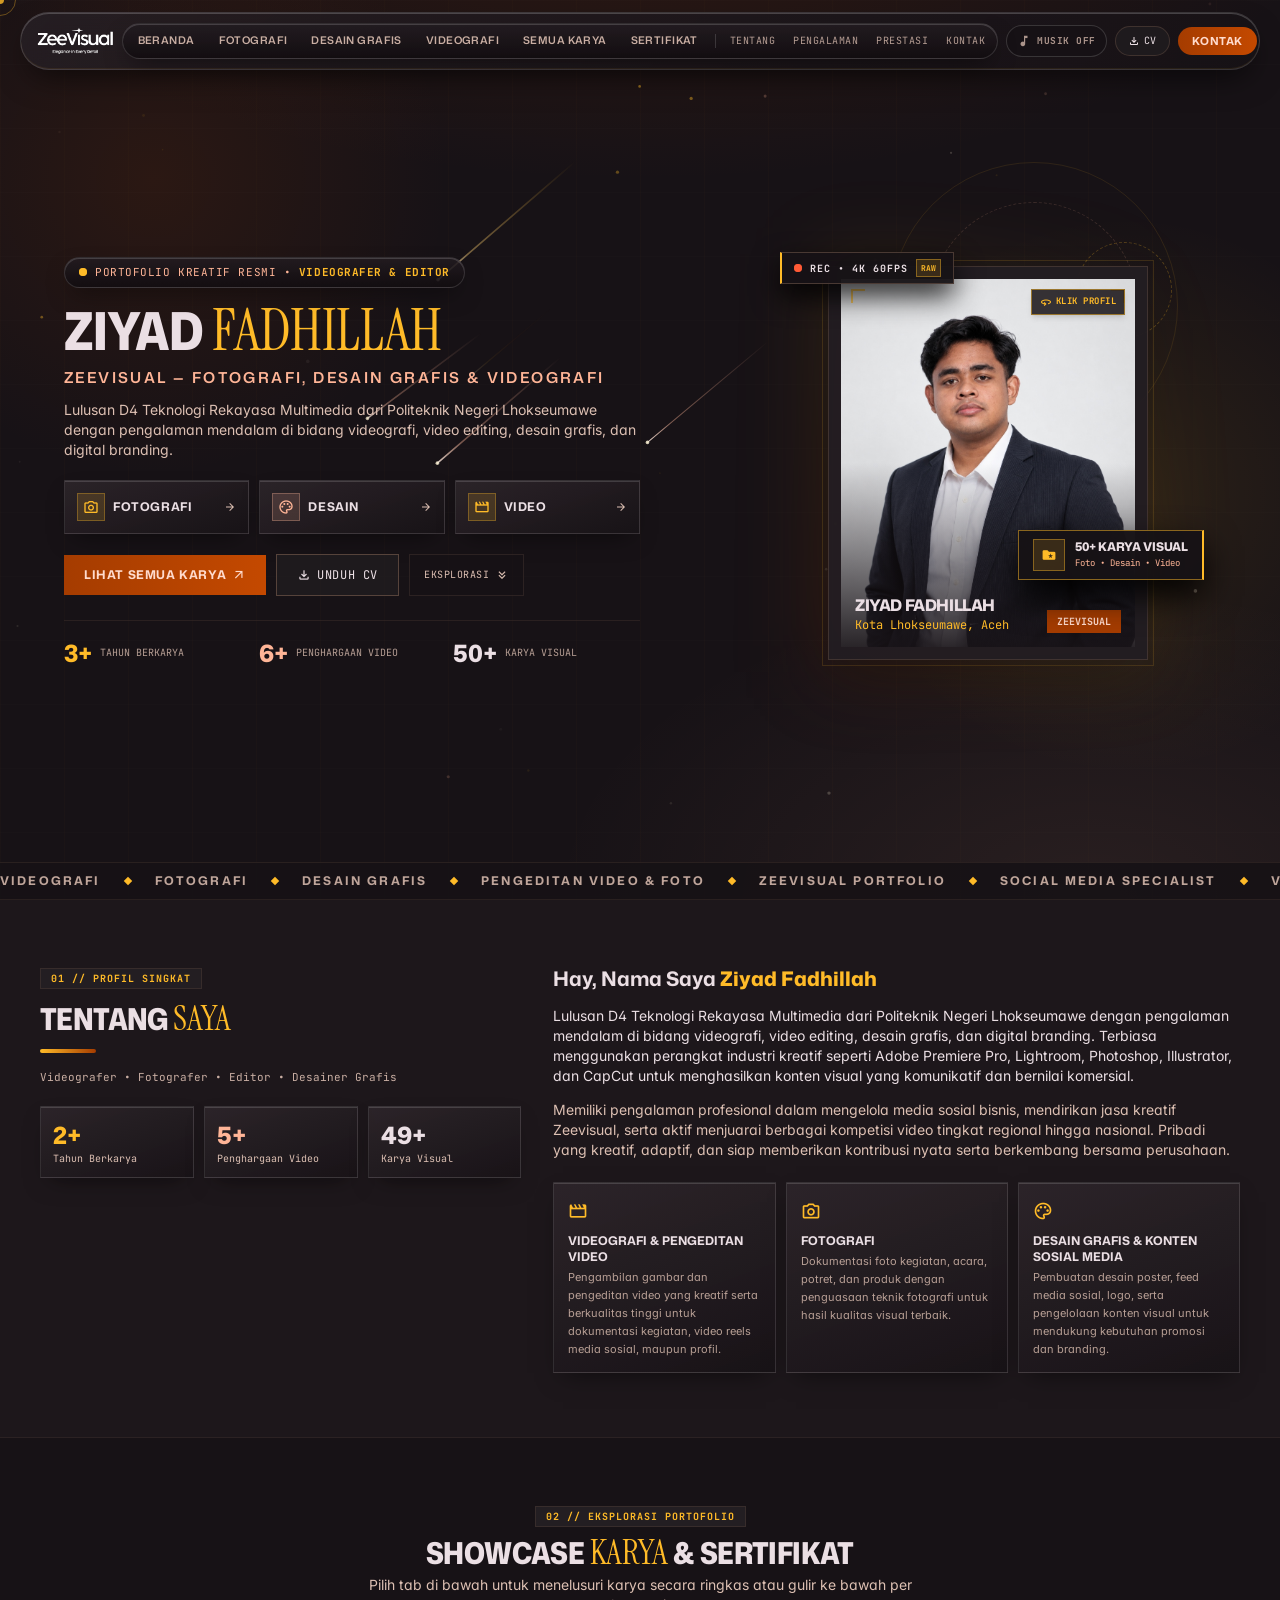
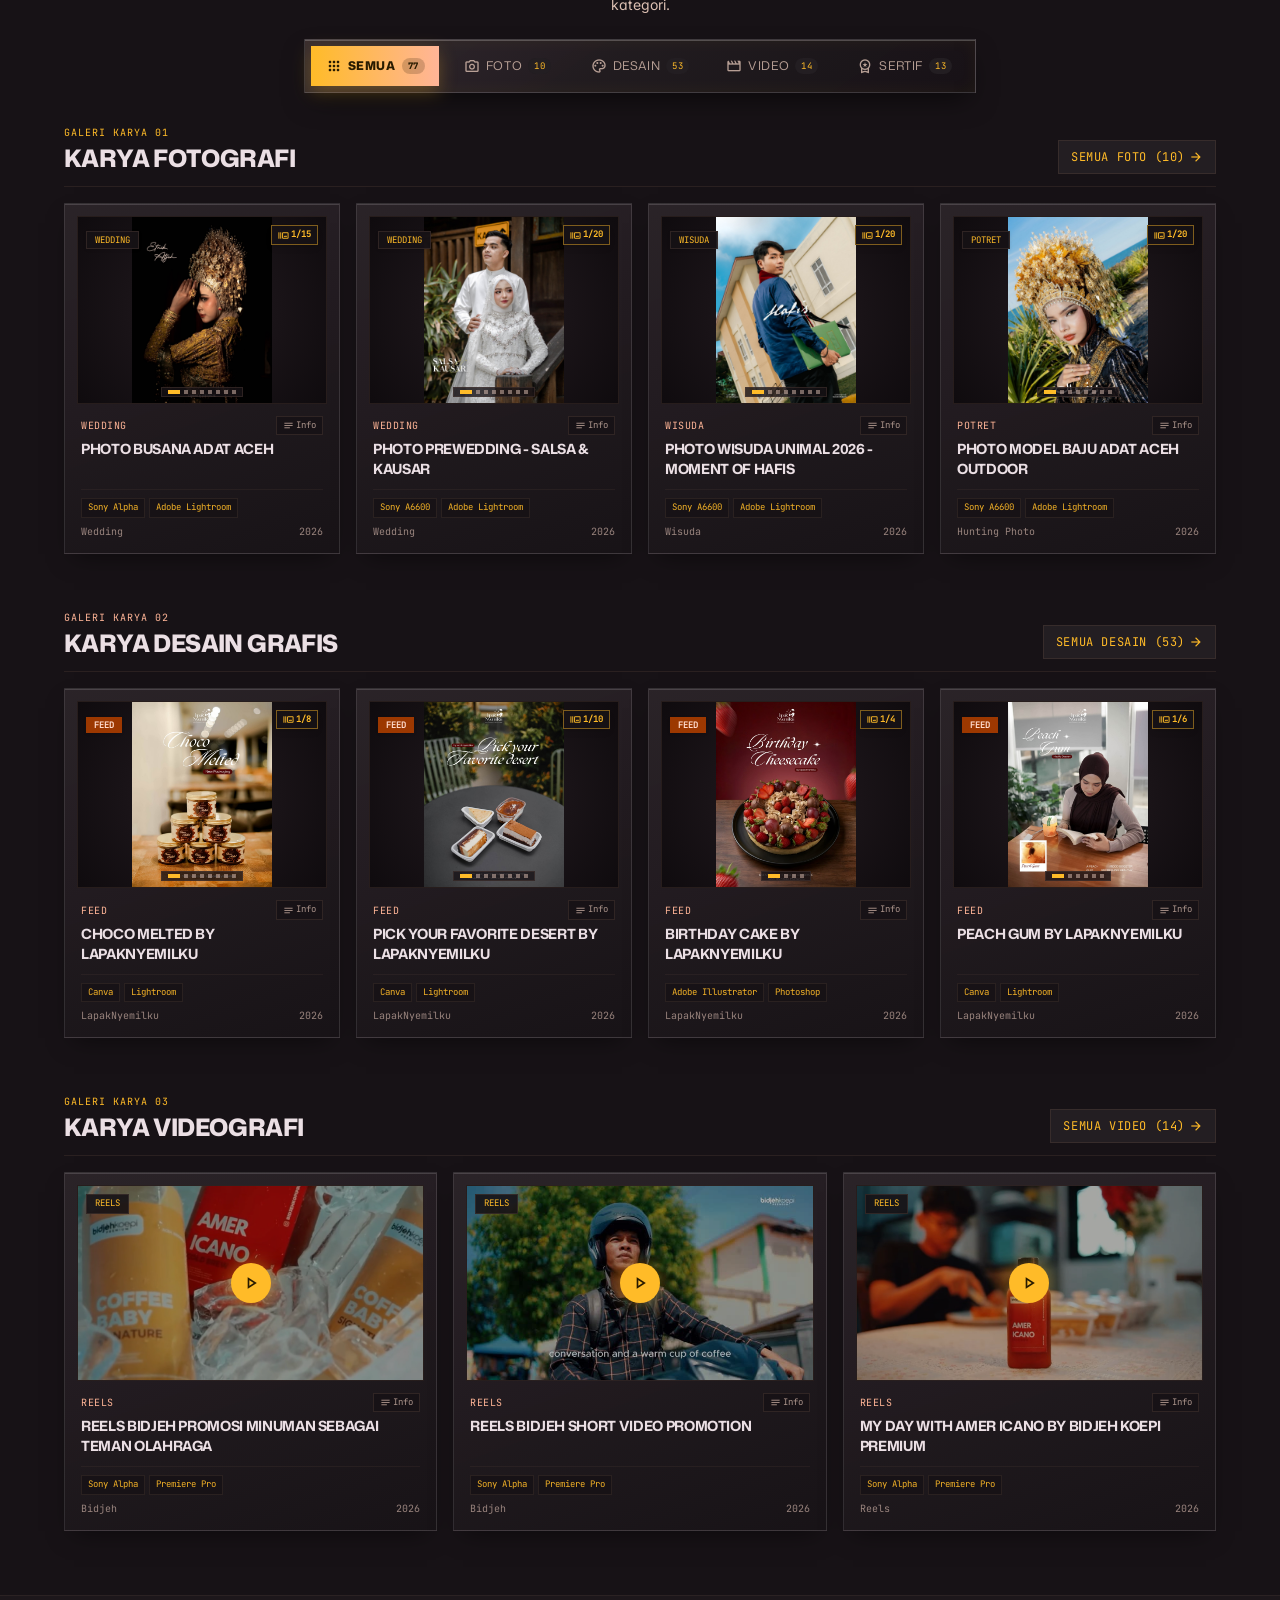
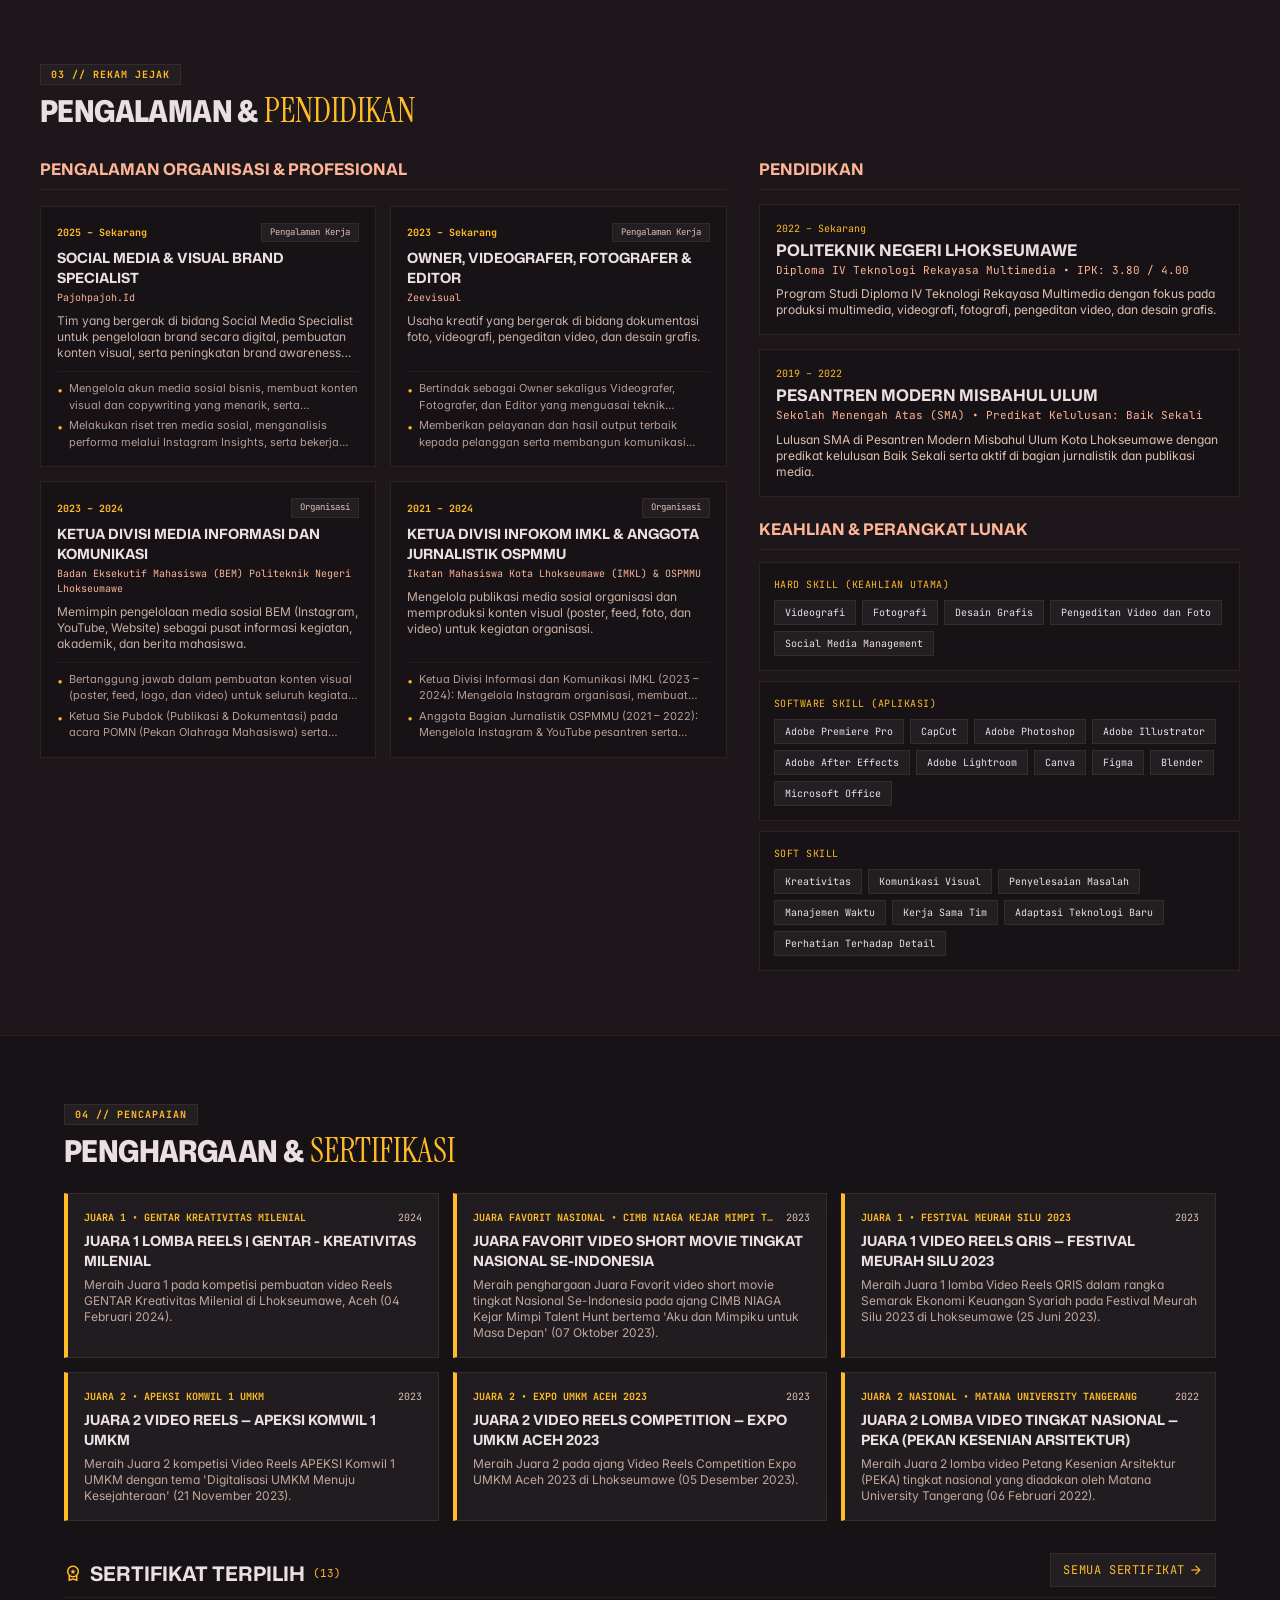
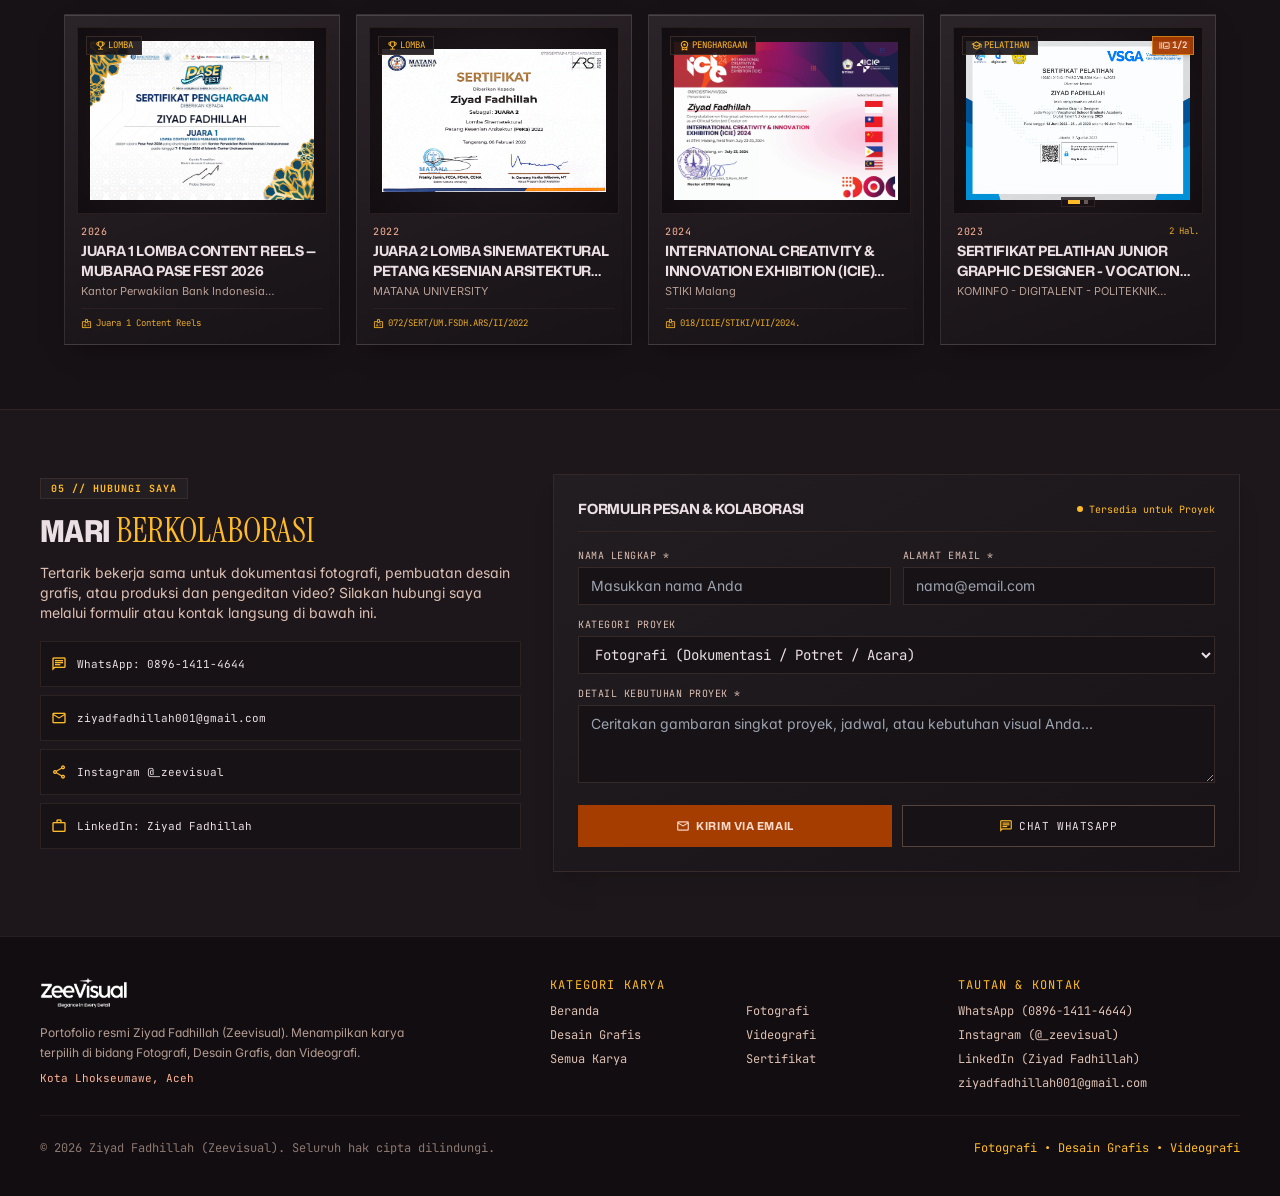
==== commit 5313981e: "Update entire website typography to clean aligned Mona Sans + upright uppercase Instrument Serif + I" ====
--- a/index.html
+++ b/index.html
@@ -10,10 +10,10 @@
     <link rel="preload" as="image" href="/images/profile/ziyad-fadhillah.jpg" fetchpriority="high" />
     <link rel="preconnect" href="https://fonts.googleapis.com" />
     <link rel="preconnect" href="https://fonts.gstatic.com" crossorigin />
-    <link href="https://fonts.googleapis.com/css2?family=Archivo:ital,wght@0,600..900;1,600..900&family=Playfair+Display:ital,wght@0,600..800;1,500..800&family=Plus+Jakarta+Sans:wght@400;500;600;700&family=Space+Mono:ital,wght@0,400;0,700;1,400&display=swap" rel="stylesheet" />
+    <link href="https://fonts.googleapis.com/css2?family=Mona+Sans:wdth,wght@75..125,400..900&family=Instrument+Serif&family=Inter:wght@400;500;600;700&family=JetBrains+Mono:wght@400;500;700&display=swap" rel="stylesheet" />
     <link href="https://fonts.googleapis.com/css2?family=Material+Symbols+Outlined:opsz,wght,FILL,GRAD@20..48,100..700,0..1,-50..200" rel="stylesheet" />
-    <script type="module" crossorigin src="/assets/index-BjPCGI6t.js"></script>
-    <link rel="stylesheet" crossorigin href="/assets/index-Dj9uwBSO.css">
+    <script type="module" crossorigin src="/assets/index-D8SkgiZm.js"></script>
+    <link rel="stylesheet" crossorigin href="/assets/index-BJYKagNj.css">
   </head>
   <body class="bg-background font-body text-on-surface antialiased selection:bg-primary selection:text-on-primary">
     <div id="root"></div>
--- a/assets/index-BJYKagNj.css
+++ b/assets/index-BJYKagNj.css
@@ -0,0 +1 @@
+*,:before,:after{--tw-border-spacing-x: 0;--tw-border-spacing-y: 0;--tw-translate-x: 0;--tw-translate-y: 0;--tw-rotate: 0;--tw-skew-x: 0;--tw-skew-y: 0;--tw-scale-x: 1;--tw-scale-y: 1;--tw-pan-x: ;--tw-pan-y: ;--tw-pinch-zoom: ;--tw-scroll-snap-strictness: proximity;--tw-gradient-from-position: ;--tw-gradient-via-position: ;--tw-gradient-to-position: ;--tw-ordinal: ;--tw-slashed-zero: ;--tw-numeric-figure: ;--tw-numeric-spacing: ;--tw-numeric-fraction: ;--tw-ring-inset: ;--tw-ring-offset-width: 0px;--tw-ring-offset-color: #fff;--tw-ring-color: rgb(59 130 246 / .5);--tw-ring-offset-shadow: 0 0 #0000;--tw-ring-shadow: 0 0 #0000;--tw-shadow: 0 0 #0000;--tw-shadow-colored: 0 0 #0000;--tw-blur: ;--tw-brightness: ;--tw-contrast: ;--tw-grayscale: ;--tw-hue-rotate: ;--tw-invert: ;--tw-saturate: ;--tw-sepia: ;--tw-drop-shadow: ;--tw-backdrop-blur: ;--tw-backdrop-brightness: ;--tw-backdrop-contrast: ;--tw-backdrop-grayscale: ;--tw-backdrop-hue-rotate: ;--tw-backdrop-invert: ;--tw-backdrop-opacity: ;--tw-backdrop-saturate: ;--tw-backdrop-sepia: ;--tw-contain-size: ;--tw-contain-layout: ;--tw-contain-paint: ;--tw-contain-style: }::backdrop{--tw-border-spacing-x: 0;--tw-border-spacing-y: 0;--tw-translate-x: 0;--tw-translate-y: 0;--tw-rotate: 0;--tw-skew-x: 0;--tw-skew-y: 0;--tw-scale-x: 1;--tw-scale-y: 1;--tw-pan-x: ;--tw-pan-y: ;--tw-pinch-zoom: ;--tw-scroll-snap-strictness: proximity;--tw-gradient-from-position: ;--tw-gradient-via-position: ;--tw-gradient-to-position: ;--tw-ordinal: ;--tw-slashed-zero: ;--tw-numeric-figure: ;--tw-numeric-spacing: ;--tw-numeric-fraction: ;--tw-ring-inset: ;--tw-ring-offset-width: 0px;--tw-ring-offset-color: #fff;--tw-ring-color: rgb(59 130 246 / .5);--tw-ring-offset-shadow: 0 0 #0000;--tw-ring-shadow: 0 0 #0000;--tw-shadow: 0 0 #0000;--tw-shadow-colored: 0 0 #0000;--tw-blur: ;--tw-brightness: ;--tw-contrast: ;--tw-grayscale: ;--tw-hue-rotate: ;--tw-invert: ;--tw-saturate: ;--tw-sepia: ;--tw-drop-shadow: ;--tw-backdrop-blur: ;--tw-backdrop-brightness: ;--tw-backdrop-contrast: ;--tw-backdrop-grayscale: ;--tw-backdrop-hue-rotate: ;--tw-backdrop-invert: ;--tw-backdrop-opacity: ;--tw-backdrop-saturate: ;--tw-backdrop-sepia: ;--tw-contain-size: ;--tw-contain-layout: ;--tw-contain-paint: ;--tw-contain-style: }*,:before,:after{box-sizing:border-box;border-width:0;border-style:solid;border-color:#e5e7eb}:before,:after{--tw-content: ""}html,:host{line-height:1.5;-webkit-text-size-adjust:100%;-moz-tab-size:4;-o-tab-size:4;tab-size:4;font-family:ui-sans-serif,system-ui,sans-serif,"Apple Color Emoji","Segoe UI Emoji",Segoe UI Symbol,"Noto Color Emoji";font-feature-settings:normal;font-variation-settings:normal;-webkit-tap-highlight-color:transparent}body{margin:0;line-height:inherit}hr{height:0;color:inherit;border-top-width:1px}abbr:where([title]){-webkit-text-decoration:underline dotted;text-decoration:underline dotted}h1,h2,h3,h4,h5,h6{font-size:inherit;font-weight:inherit}a{color:inherit;text-decoration:inherit}b,strong{font-weight:bolder}code,kbd,samp,pre{font-family:JetBrains Mono,ui-monospace,monospace;font-feature-settings:normal;font-variation-settings:normal;font-size:1em}small{font-size:80%}sub,sup{font-size:75%;line-height:0;position:relative;vertical-align:baseline}sub{bottom:-.25em}sup{top:-.5em}table{text-indent:0;border-color:inherit;border-collapse:collapse}button,input,optgroup,select,textarea{font-family:inherit;font-feature-settings:inherit;font-variation-settings:inherit;font-size:100%;font-weight:inherit;line-height:inherit;letter-spacing:inherit;color:inherit;margin:0;padding:0}button,select{text-transform:none}button,input:where([type=button]),input:where([type=reset]),input:where([type=submit]){-webkit-appearance:button;background-color:transparent;background-image:none}:-moz-focusring{outline:auto}:-moz-ui-invalid{box-shadow:none}progress{vertical-align:baseline}::-webkit-inner-spin-button,::-webkit-outer-spin-button{height:auto}[type=search]{-webkit-appearance:textfield;outline-offset:-2px}::-webkit-search-decoration{-webkit-appearance:none}::-webkit-file-upload-button{-webkit-appearance:button;font:inherit}summary{display:list-item}blockquote,dl,dd,h1,h2,h3,h4,h5,h6,hr,figure,p,pre{margin:0}fieldset{margin:0;padding:0}legend{padding:0}ol,ul,menu{list-style:none;margin:0;padding:0}dialog{padding:0}textarea{resize:vertical}input::-moz-placeholder,textarea::-moz-placeholder{opacity:1;color:#9ca3af}input::placeholder,textarea::placeholder{opacity:1;color:#9ca3af}button,[role=button]{cursor:pointer}:disabled{cursor:default}img,svg,video,canvas,audio,iframe,embed,object{display:block;vertical-align:middle}img,video{max-width:100%;height:auto}[hidden]:where(:not([hidden=until-found])){display:none}html{scroll-behavior:smooth;color-scheme:dark}html,body{margin:0;padding:0;background-color:#171216;color:#ebdfe5;overflow-x:hidden;font-family:Inter,sans-serif;font-feature-settings:"cv11","ss01";-webkit-font-smoothing:antialiased;-moz-osx-font-smoothing:grayscale;text-rendering:optimizeLegibility}.font-headline{font-variation-settings:"wdth" 100}h1.font-headline,h2.font-headline{font-variation-settings:"wdth" 92}main>:first-child{margin-top:0!important}main>:last-child{margin-bottom:0!important}.pointer-events-none{pointer-events:none}.pointer-events-auto{pointer-events:auto}.fixed{position:fixed}.absolute{position:absolute}.relative{position:relative}.sticky{position:sticky}.-inset-1\.5{top:-.375rem;right:-.375rem;bottom:-.375rem;left:-.375rem}.-inset-3{top:-.75rem;right:-.75rem;bottom:-.75rem;left:-.75rem}.inset-0{top:0;right:0;bottom:0;left:0}.inset-2{top:.5rem;right:.5rem;bottom:.5rem;left:.5rem}.-left-4{left:-1rem}.-right-4{right:-1rem}.-right-6{right:-1.5rem}.-top-3\.5{top:-.875rem}.-top-6{top:-1.5rem}.bottom-0{bottom:0}.bottom-1\.5{bottom:.375rem}.bottom-16{bottom:4rem}.bottom-2{bottom:.5rem}.bottom-3{bottom:.75rem}.bottom-4{bottom:1rem}.bottom-6{bottom:1.5rem}.left-0{left:0}.left-1\.5{left:.375rem}.left-1\/2{left:50%}.left-2{left:.5rem}.left-2\.5{left:.625rem}.left-3{left:.75rem}.left-6{left:1.5rem}.right-0{right:0}.right-1\.5{right:.375rem}.right-2{right:.5rem}.right-2\.5{right:.625rem}.right-3{right:.75rem}.right-4{right:1rem}.right-6{right:1.5rem}.right-\[8\%\]{right:8%}.top-0{top:0}.top-1\.5{top:.375rem}.top-1\/2{top:50%}.top-2{top:.5rem}.top-2\.5{top:.625rem}.top-3{top:.75rem}.top-\[18\%\]{top:18%}.-z-10{z-index:-10}.z-0{z-index:0}.z-10{z-index:10}.z-20{z-index:20}.z-30{z-index:30}.z-40{z-index:40}.z-50{z-index:50}.z-\[10000\]{z-index:10000}.z-\[120\]{z-index:120}.z-\[1\]{z-index:1}.z-\[9998\]{z-index:9998}.z-\[9999\]{z-index:9999}.order-1{order:1}.order-2{order:2}.mx-1{margin-left:.25rem;margin-right:.25rem}.mx-auto{margin-left:auto;margin-right:auto}.my-1{margin-top:.25rem;margin-bottom:.25rem}.my-auto{margin-top:auto;margin-bottom:auto}.-ml-1{margin-left:-.25rem}.-ml-4{margin-left:-1rem}.-mt-1{margin-top:-.25rem}.-mt-4{margin-top:-1rem}.mb-0\.5{margin-bottom:.125rem}.mb-1{margin-bottom:.25rem}.mb-1\.5{margin-bottom:.375rem}.mb-2{margin-bottom:.5rem}.mb-2\.5{margin-bottom:.625rem}.mb-3{margin-bottom:.75rem}.mb-4{margin-bottom:1rem}.mb-5{margin-bottom:1.25rem}.mb-6{margin-bottom:1.5rem}.mb-7{margin-bottom:1.75rem}.mb-8{margin-bottom:2rem}.ml-1{margin-left:.25rem}.mr-1{margin-right:.25rem}.mt-0\.5{margin-top:.125rem}.mt-1{margin-top:.25rem}.mt-2{margin-top:.5rem}.mt-2\.5{margin-top:.625rem}.mt-3{margin-top:.75rem}.mt-5{margin-top:1.25rem}.mt-8{margin-top:2rem}.mt-auto{margin-top:auto}.line-clamp-1{overflow:hidden;display:-webkit-box;-webkit-box-orient:vertical;-webkit-line-clamp:1}.line-clamp-2{overflow:hidden;display:-webkit-box;-webkit-box-orient:vertical;-webkit-line-clamp:2}.line-clamp-3{overflow:hidden;display:-webkit-box;-webkit-box-orient:vertical;-webkit-line-clamp:3}.line-clamp-4{overflow:hidden;display:-webkit-box;-webkit-box-orient:vertical;-webkit-line-clamp:4}.block{display:block}.inline-block{display:inline-block}.inline{display:inline}.flex{display:flex}.inline-flex{display:inline-flex}.grid{display:grid}.hidden{display:none}.aspect-\[3\/4\]{aspect-ratio:3/4}.aspect-\[4\/3\]{aspect-ratio:4/3}.aspect-\[4\/5\]{aspect-ratio:4/5}.aspect-\[9\/16\]{aspect-ratio:9/16}.aspect-video{aspect-ratio:16 / 9}.h-1{height:.25rem}.h-1\.5{height:.375rem}.h-10{height:2.5rem}.h-11{height:2.75rem}.h-12{height:3rem}.h-14{height:3.5rem}.h-2{height:.5rem}.h-2\.5{height:.625rem}.h-20{height:5rem}.h-24{height:6rem}.h-3{height:.75rem}.h-3\.5{height:.875rem}.h-36{height:9rem}.h-4{height:1rem}.h-40{height:10rem}.h-52{height:13rem}.h-6{height:1.5rem}.h-7{height:1.75rem}.h-72{height:18rem}.h-8{height:2rem}.h-9{height:2.25rem}.h-\[1\.5px\]{height:1.5px}.h-\[340px\]{height:340px}.h-\[58vh\]{height:58vh}.h-full{height:100%}.max-h-72{max-height:18rem}.max-h-\[380px\]{max-height:380px}.max-h-\[460px\]{max-height:460px}.max-h-\[58vh\]{max-height:58vh}.max-h-\[66vh\]{max-height:66vh}.max-h-\[78vh\]{max-height:78vh}.max-h-\[80vh\]{max-height:80vh}.max-h-\[92vh\]{max-height:92vh}.max-h-\[94vh\]{max-height:94vh}.max-h-none{max-height:none}.min-h-\[100dvh\]{min-height:100dvh}.min-h-\[300px\]{min-height:300px}.min-h-\[540px\]{min-height:540px}.min-h-\[80px\]{min-height:80px}.min-h-screen{min-height:100vh}.w-1{width:.25rem}.w-1\.5{width:.375rem}.w-10{width:2.5rem}.w-11{width:2.75rem}.w-12{width:3rem}.w-14{width:3.5rem}.w-16{width:4rem}.w-2{width:.5rem}.w-2\.5{width:.625rem}.w-20{width:5rem}.w-24{width:6rem}.w-28{width:7rem}.w-3{width:.75rem}.w-3\.5{width:.875rem}.w-4{width:1rem}.w-5{width:1.25rem}.w-52{width:13rem}.w-6{width:1.5rem}.w-7{width:1.75rem}.w-72{width:18rem}.w-8{width:2rem}.w-9{width:2.25rem}.w-\[170\%\]{width:170%}.w-\[1px\]{width:1px}.w-\[300px\]{width:300px}.w-\[340px\]{width:340px}.w-auto{width:auto}.w-full{width:100%}.min-w-0{min-width:0px}.min-w-\[64px\]{min-width:64px}.max-w-2xl{max-width:42rem}.max-w-3xl{max-width:48rem}.max-w-5xl{max-width:64rem}.max-w-6xl{max-width:72rem}.max-w-\[1200px\]{max-width:1200px}.max-w-\[1260px\]{max-width:1260px}.max-w-\[1440px\]{max-width:1440px}.max-w-\[230px\]{max-width:230px}.max-w-\[85\%\]{max-width:85%}.max-w-full{max-width:100%}.max-w-lg{max-width:32rem}.max-w-md{max-width:28rem}.max-w-none{max-width:none}.max-w-sm{max-width:24rem}.max-w-xl{max-width:36rem}.max-w-xs{max-width:20rem}.flex-1{flex:1 1 0%}.shrink-0{flex-shrink:0}.origin-left{transform-origin:left}.-translate-x-1\/2{--tw-translate-x: -50%;transform:translate(var(--tw-translate-x),var(--tw-translate-y)) rotate(var(--tw-rotate)) skew(var(--tw-skew-x)) skewY(var(--tw-skew-y)) scaleX(var(--tw-scale-x)) scaleY(var(--tw-scale-y))}.-translate-x-4{--tw-translate-x: -1rem;transform:translate(var(--tw-translate-x),var(--tw-translate-y)) rotate(var(--tw-rotate)) skew(var(--tw-skew-x)) skewY(var(--tw-skew-y)) scaleX(var(--tw-scale-x)) scaleY(var(--tw-scale-y))}.-translate-y-0\.5{--tw-translate-y: -.125rem;transform:translate(var(--tw-translate-x),var(--tw-translate-y)) rotate(var(--tw-rotate)) skew(var(--tw-skew-x)) skewY(var(--tw-skew-y)) scaleX(var(--tw-scale-x)) scaleY(var(--tw-scale-y))}.-translate-y-1\/2{--tw-translate-y: -50%;transform:translate(var(--tw-translate-x),var(--tw-translate-y)) rotate(var(--tw-rotate)) skew(var(--tw-skew-x)) skewY(var(--tw-skew-y)) scaleX(var(--tw-scale-x)) scaleY(var(--tw-scale-y))}.translate-x-0{--tw-translate-x: 0px;transform:translate(var(--tw-translate-x),var(--tw-translate-y)) rotate(var(--tw-rotate)) skew(var(--tw-skew-x)) skewY(var(--tw-skew-y)) scaleX(var(--tw-scale-x)) scaleY(var(--tw-scale-y))}.translate-x-4{--tw-translate-x: 1rem;transform:translate(var(--tw-translate-x),var(--tw-translate-y)) rotate(var(--tw-rotate)) skew(var(--tw-skew-x)) skewY(var(--tw-skew-y)) scaleX(var(--tw-scale-x)) scaleY(var(--tw-scale-y))}.translate-y-0{--tw-translate-y: 0px;transform:translate(var(--tw-translate-x),var(--tw-translate-y)) rotate(var(--tw-rotate)) skew(var(--tw-skew-x)) skewY(var(--tw-skew-y)) scaleX(var(--tw-scale-x)) scaleY(var(--tw-scale-y))}.translate-y-1\.5{--tw-translate-y: .375rem;transform:translate(var(--tw-translate-x),var(--tw-translate-y)) rotate(var(--tw-rotate)) skew(var(--tw-skew-x)) skewY(var(--tw-skew-y)) scaleX(var(--tw-scale-x)) scaleY(var(--tw-scale-y))}.translate-y-6{--tw-translate-y: 1.5rem;transform:translate(var(--tw-translate-x),var(--tw-translate-y)) rotate(var(--tw-rotate)) skew(var(--tw-skew-x)) skewY(var(--tw-skew-y)) scaleX(var(--tw-scale-x)) scaleY(var(--tw-scale-y))}.rotate-45{--tw-rotate: 45deg;transform:translate(var(--tw-translate-x),var(--tw-translate-y)) rotate(var(--tw-rotate)) skew(var(--tw-skew-x)) skewY(var(--tw-skew-y)) scaleX(var(--tw-scale-x)) scaleY(var(--tw-scale-y))}.scale-0{--tw-scale-x: 0;--tw-scale-y: 0;transform:translate(var(--tw-translate-x),var(--tw-translate-y)) rotate(var(--tw-rotate)) skew(var(--tw-skew-x)) skewY(var(--tw-skew-y)) scaleX(var(--tw-scale-x)) scaleY(var(--tw-scale-y))}.scale-100{--tw-scale-x: 1;--tw-scale-y: 1;transform:translate(var(--tw-translate-x),var(--tw-translate-y)) rotate(var(--tw-rotate)) skew(var(--tw-skew-x)) skewY(var(--tw-skew-y)) scaleX(var(--tw-scale-x)) scaleY(var(--tw-scale-y))}.scale-105{--tw-scale-x: 1.05;--tw-scale-y: 1.05;transform:translate(var(--tw-translate-x),var(--tw-translate-y)) rotate(var(--tw-rotate)) skew(var(--tw-skew-x)) skewY(var(--tw-skew-y)) scaleX(var(--tw-scale-x)) scaleY(var(--tw-scale-y))}.scale-110{--tw-scale-x: 1.1;--tw-scale-y: 1.1;transform:translate(var(--tw-translate-x),var(--tw-translate-y)) rotate(var(--tw-rotate)) skew(var(--tw-skew-x)) skewY(var(--tw-skew-y)) scaleX(var(--tw-scale-x)) scaleY(var(--tw-scale-y))}.scale-125{--tw-scale-x: 1.25;--tw-scale-y: 1.25;transform:translate(var(--tw-translate-x),var(--tw-translate-y)) rotate(var(--tw-rotate)) skew(var(--tw-skew-x)) skewY(var(--tw-skew-y)) scaleX(var(--tw-scale-x)) scaleY(var(--tw-scale-y))}.scale-75{--tw-scale-x: .75;--tw-scale-y: .75;transform:translate(var(--tw-translate-x),var(--tw-translate-y)) rotate(var(--tw-rotate)) skew(var(--tw-skew-x)) skewY(var(--tw-skew-y)) scaleX(var(--tw-scale-x)) scaleY(var(--tw-scale-y))}.scale-95{--tw-scale-x: .95;--tw-scale-y: .95;transform:translate(var(--tw-translate-x),var(--tw-translate-y)) rotate(var(--tw-rotate)) skew(var(--tw-skew-x)) skewY(var(--tw-skew-y)) scaleX(var(--tw-scale-x)) scaleY(var(--tw-scale-y))}.scale-\[1\.02\]{--tw-scale-x: 1.02;--tw-scale-y: 1.02;transform:translate(var(--tw-translate-x),var(--tw-translate-y)) rotate(var(--tw-rotate)) skew(var(--tw-skew-x)) skewY(var(--tw-skew-y)) scaleX(var(--tw-scale-x)) scaleY(var(--tw-scale-y))}.scale-\[1\.03\]{--tw-scale-x: 1.03;--tw-scale-y: 1.03;transform:translate(var(--tw-translate-x),var(--tw-translate-y)) rotate(var(--tw-rotate)) skew(var(--tw-skew-x)) skewY(var(--tw-skew-y)) scaleX(var(--tw-scale-x)) scaleY(var(--tw-scale-y))}.transform{transform:translate(var(--tw-translate-x),var(--tw-translate-y)) rotate(var(--tw-rotate)) skew(var(--tw-skew-x)) skewY(var(--tw-skew-y)) scaleX(var(--tw-scale-x)) scaleY(var(--tw-scale-y))}@keyframes bounce{0%,to{transform:translateY(-25%);animation-timing-function:cubic-bezier(.8,0,1,1)}50%{transform:none;animation-timing-function:cubic-bezier(0,0,.2,1)}}.animate-bounce{animation:bounce 1s infinite}@keyframes ping{75%,to{transform:scale(2);opacity:0}}.animate-ping{animation:ping 1s cubic-bezier(0,0,.2,1) infinite}@keyframes pulse{50%{opacity:.5}}.animate-pulse{animation:pulse 2s cubic-bezier(.4,0,.6,1) infinite}@keyframes spin{to{transform:rotate(360deg)}}.animate-spin{animation:spin 1s linear infinite}.cursor-default{cursor:default}.cursor-grab{cursor:grab}.cursor-pointer{cursor:pointer}.cursor-zoom-in{cursor:zoom-in}.cursor-zoom-out{cursor:zoom-out}.select-none{-webkit-user-select:none;-moz-user-select:none;user-select:none}.resize-y{resize:vertical}.resize{resize:both}.grid-cols-1{grid-template-columns:repeat(1,minmax(0,1fr))}.grid-cols-2{grid-template-columns:repeat(2,minmax(0,1fr))}.grid-cols-3{grid-template-columns:repeat(3,minmax(0,1fr))}.grid-cols-4{grid-template-columns:repeat(4,minmax(0,1fr))}.grid-cols-5{grid-template-columns:repeat(5,minmax(0,1fr))}.flex-col{flex-direction:column}.flex-wrap{flex-wrap:wrap}.content-start{align-content:flex-start}.items-start{align-items:flex-start}.items-end{align-items:flex-end}.items-center{align-items:center}.items-stretch{align-items:stretch}.justify-end{justify-content:flex-end}.justify-center{justify-content:center}.justify-between{justify-content:space-between}.gap-0\.5{gap:.125rem}.gap-1{gap:.25rem}.gap-1\.5{gap:.375rem}.gap-2{gap:.5rem}.gap-2\.5{gap:.625rem}.gap-3{gap:.75rem}.gap-3\.5{gap:.875rem}.gap-4{gap:1rem}.gap-5{gap:1.25rem}.gap-6{gap:1.5rem}.gap-8{gap:2rem}.space-y-1>:not([hidden])~:not([hidden]){--tw-space-y-reverse: 0;margin-top:calc(.25rem * calc(1 - var(--tw-space-y-reverse)));margin-bottom:calc(.25rem * var(--tw-space-y-reverse))}.space-y-1\.5>:not([hidden])~:not([hidden]){--tw-space-y-reverse: 0;margin-top:calc(.375rem * calc(1 - var(--tw-space-y-reverse)));margin-bottom:calc(.375rem * var(--tw-space-y-reverse))}.space-y-10>:not([hidden])~:not([hidden]){--tw-space-y-reverse: 0;margin-top:calc(2.5rem * calc(1 - var(--tw-space-y-reverse)));margin-bottom:calc(2.5rem * var(--tw-space-y-reverse))}.space-y-12>:not([hidden])~:not([hidden]){--tw-space-y-reverse: 0;margin-top:calc(3rem * calc(1 - var(--tw-space-y-reverse)));margin-bottom:calc(3rem * var(--tw-space-y-reverse))}.space-y-2>:not([hidden])~:not([hidden]){--tw-space-y-reverse: 0;margin-top:calc(.5rem * calc(1 - var(--tw-space-y-reverse)));margin-bottom:calc(.5rem * var(--tw-space-y-reverse))}.space-y-2\.5>:not([hidden])~:not([hidden]){--tw-space-y-reverse: 0;margin-top:calc(.625rem * calc(1 - var(--tw-space-y-reverse)));margin-bottom:calc(.625rem * var(--tw-space-y-reverse))}.space-y-3>:not([hidden])~:not([hidden]){--tw-space-y-reverse: 0;margin-top:calc(.75rem * calc(1 - var(--tw-space-y-reverse)));margin-bottom:calc(.75rem * var(--tw-space-y-reverse))}.space-y-3\.5>:not([hidden])~:not([hidden]){--tw-space-y-reverse: 0;margin-top:calc(.875rem * calc(1 - var(--tw-space-y-reverse)));margin-bottom:calc(.875rem * var(--tw-space-y-reverse))}.space-y-4>:not([hidden])~:not([hidden]){--tw-space-y-reverse: 0;margin-top:calc(1rem * calc(1 - var(--tw-space-y-reverse)));margin-bottom:calc(1rem * var(--tw-space-y-reverse))}.space-y-5>:not([hidden])~:not([hidden]){--tw-space-y-reverse: 0;margin-top:calc(1.25rem * calc(1 - var(--tw-space-y-reverse)));margin-bottom:calc(1.25rem * var(--tw-space-y-reverse))}.space-y-6>:not([hidden])~:not([hidden]){--tw-space-y-reverse: 0;margin-top:calc(1.5rem * calc(1 - var(--tw-space-y-reverse)));margin-bottom:calc(1.5rem * var(--tw-space-y-reverse))}.space-y-8>:not([hidden])~:not([hidden]){--tw-space-y-reverse: 0;margin-top:calc(2rem * calc(1 - var(--tw-space-y-reverse)));margin-bottom:calc(2rem * var(--tw-space-y-reverse))}.divide-y>:not([hidden])~:not([hidden]){--tw-divide-y-reverse: 0;border-top-width:calc(1px * calc(1 - var(--tw-divide-y-reverse)));border-bottom-width:calc(1px * var(--tw-divide-y-reverse))}.divide-\[\#56433b\]\/30>:not([hidden])~:not([hidden]){border-color:#56433b4d}.self-start{align-self:flex-start}.self-end{align-self:flex-end}.overflow-auto{overflow:auto}.overflow-hidden{overflow:hidden}.overflow-x-auto{overflow-x:auto}.overflow-y-auto{overflow-y:auto}.overflow-x-hidden{overflow-x:hidden}.truncate{overflow:hidden;text-overflow:ellipsis;white-space:nowrap}.whitespace-nowrap{white-space:nowrap}.whitespace-pre-line{white-space:pre-line}.break-words{overflow-wrap:break-word}.break-all{word-break:break-all}.rounded,.rounded-2xl{border-radius:0}.rounded-3xl{border-radius:1.5rem}.rounded-full{border-radius:9999px}.rounded-lg,.rounded-md,.rounded-xl{border-radius:0}.rounded-bl{border-bottom-left-radius:0}.rounded-br{border-bottom-right-radius:0}.rounded-tl{border-top-left-radius:0}.rounded-tr{border-top-right-radius:0}.border{border-width:1px}.border-2{border-width:2px}.border-y{border-top-width:1px;border-bottom-width:1px}.border-b{border-bottom-width:1px}.border-b-2{border-bottom-width:2px}.border-l-2{border-left-width:2px}.border-l-4{border-left-width:4px}.border-r-2{border-right-width:2px}.border-t{border-top-width:1px}.border-t-2{border-top-width:2px}.border-dashed{border-style:dashed}.border-\[\#3a3337\]\/50{border-color:#3a333780}.border-\[\#56433b\]{--tw-border-opacity: 1;border-color:rgb(86 67 59 / var(--tw-border-opacity, 1))}.border-\[\#56433b\]\/20{border-color:#56433b33}.border-\[\#56433b\]\/25{border-color:#56433b40}.border-\[\#56433b\]\/30{border-color:#56433b4d}.border-\[\#56433b\]\/35{border-color:#56433b59}.border-\[\#56433b\]\/40{border-color:#56433b66}.border-\[\#56433b\]\/50{border-color:#56433b80}.border-\[\#56433b\]\/60{border-color:#56433b99}.border-\[\#56433b\]\/70{border-color:#56433bb3}.border-\[\#56433b\]\/80{border-color:#56433bcc}.border-\[\#a53c00\]\/60{border-color:#a53c0099}.border-\[\#ffb597\]\/15{border-color:#ffb59726}.border-\[\#ffb597\]\/25{border-color:#ffb59740}.border-\[\#ffb597\]\/30{border-color:#ffb5974d}.border-\[\#ffb597\]\/40{border-color:#ffb59766}.border-\[\#ffb597\]\/50{border-color:#ffb59780}.border-\[\#ffbb28\]{--tw-border-opacity: 1;border-color:rgb(255 187 40 / var(--tw-border-opacity, 1))}.border-\[\#ffbb28\]\/10{border-color:#ffbb281a}.border-\[\#ffbb28\]\/15{border-color:#ffbb2826}.border-\[\#ffbb28\]\/25{border-color:#ffbb2840}.border-\[\#ffbb28\]\/30{border-color:#ffbb284d}.border-\[\#ffbb28\]\/35{border-color:#ffbb2859}.border-\[\#ffbb28\]\/40{border-color:#ffbb2866}.border-\[\#ffbb28\]\/45{border-color:#ffbb2873}.border-\[\#ffbb28\]\/50{border-color:#ffbb2880}.border-\[\#ffbb28\]\/60{border-color:#ffbb2899}.border-\[\#ffbb28\]\/70{border-color:#ffbb28b3}.border-\[\#ffbb28\]\/80{border-color:#ffbb28cc}.border-\[\#ffbb28\]\/90{border-color:#ffbb28e6}.border-emerald-500\/40{border-color:#10b98166}.border-red-400{--tw-border-opacity: 1;border-color:rgb(248 113 113 / var(--tw-border-opacity, 1))}.border-red-500\/40{border-color:#ef444466}.border-red-500\/50{border-color:#ef444480}.border-transparent{border-color:transparent}.border-white\/15{border-color:#ffffff26}.border-white\/20{border-color:#fff3}.border-l-\[\#ffbb28\]{--tw-border-opacity: 1;border-left-color:rgb(255 187 40 / var(--tw-border-opacity, 1))}.border-r-\[\#ffbb28\]{--tw-border-opacity: 1;border-right-color:rgb(255 187 40 / var(--tw-border-opacity, 1))}.bg-\[\#0b080a\]{--tw-bg-opacity: 1;background-color:rgb(11 8 10 / var(--tw-bg-opacity, 1))}.bg-\[\#0f0b0e\]{--tw-bg-opacity: 1;background-color:rgb(15 11 14 / var(--tw-bg-opacity, 1))}.bg-\[\#120d10\]{--tw-bg-opacity: 1;background-color:rgb(18 13 16 / var(--tw-bg-opacity, 1))}.bg-\[\#171216\]{--tw-bg-opacity: 1;background-color:rgb(23 18 22 / var(--tw-bg-opacity, 1))}.bg-\[\#171216\]\/70{background-color:#171216b3}.bg-\[\#171216\]\/80{background-color:#171216cc}.bg-\[\#171216\]\/85{background-color:#171216d9}.bg-\[\#171216\]\/90{background-color:#171216e6}.bg-\[\#171216\]\/95{background-color:#171216f2}.bg-\[\#201a1e\]\/75{background-color:#201a1ebf}.bg-\[\#231e22\]{--tw-bg-opacity: 1;background-color:rgb(35 30 34 / var(--tw-bg-opacity, 1))}.bg-\[\#231e22\]\/50{background-color:#231e2280}.bg-\[\#231e22\]\/60{background-color:#231e2299}.bg-\[\#231e22\]\/70{background-color:#231e22b3}.bg-\[\#231e22\]\/75{background-color:#231e22bf}.bg-\[\#231e22\]\/80{background-color:#231e22cc}.bg-\[\#231e22\]\/90{background-color:#231e22e6}.bg-\[\#231e22\]\/95{background-color:#231e22f2}.bg-\[\#281b00\]\/20{background-color:#281b0033}.bg-\[\#281f24\]{--tw-bg-opacity: 1;background-color:rgb(40 31 36 / var(--tw-bg-opacity, 1))}.bg-\[\#56433b\]{--tw-bg-opacity: 1;background-color:rgb(86 67 59 / var(--tw-bg-opacity, 1))}.bg-\[\#a53c00\]{--tw-bg-opacity: 1;background-color:rgb(165 60 0 / var(--tw-bg-opacity, 1))}.bg-\[\#a53c00\]\/25{background-color:#a53c0040}.bg-\[\#a53c00\]\/30{background-color:#a53c004d}.bg-\[\#a53c00\]\/90{background-color:#a53c00e6}.bg-\[\#a53c00\]\/95{background-color:#a53c00f2}.bg-\[\#ddc0b3\]\/35{background-color:#ddc0b359}.bg-\[\#ddc0b3\]\/40{background-color:#ddc0b366}.bg-\[\#ddc0b3\]\/50{background-color:#ddc0b380}.bg-\[\#ff5a36\]{--tw-bg-opacity: 1;background-color:rgb(255 90 54 / var(--tw-bg-opacity, 1))}.bg-\[\#ffb597\]\/15{background-color:#ffb59726}.bg-\[\#ffbb28\]{--tw-bg-opacity: 1;background-color:rgb(255 187 40 / var(--tw-bg-opacity, 1))}.bg-\[\#ffbb28\]\/10{background-color:#ffbb281a}.bg-\[\#ffbb28\]\/15{background-color:#ffbb2826}.bg-\[\#ffbb28\]\/20{background-color:#ffbb2833}.bg-\[\#ffbb28\]\/80{background-color:#ffbb28cc}.bg-background{--tw-bg-opacity: 1;background-color:rgb(23 18 22 / var(--tw-bg-opacity, 1))}.bg-black{--tw-bg-opacity: 1;background-color:rgb(0 0 0 / var(--tw-bg-opacity, 1))}.bg-black\/0{background-color:#0000}.bg-black\/30{background-color:#0000004d}.bg-black\/40{background-color:#0006}.bg-black\/75{background-color:#000000bf}.bg-black\/90{background-color:#000000e6}.bg-emerald-400{--tw-bg-opacity: 1;background-color:rgb(52 211 153 / var(--tw-bg-opacity, 1))}.bg-emerald-950\/50{background-color:#022c2280}.bg-emerald-950\/90{background-color:#022c22e6}.bg-red-950{--tw-bg-opacity: 1;background-color:rgb(69 10 10 / var(--tw-bg-opacity, 1))}.bg-red-950\/50{background-color:#450a0a80}.bg-red-950\/60{background-color:#450a0a99}.bg-transparent{background-color:transparent}.bg-white{--tw-bg-opacity: 1;background-color:rgb(255 255 255 / var(--tw-bg-opacity, 1))}.bg-white\/15{background-color:#ffffff26}.bg-gradient-to-br{background-image:linear-gradient(to bottom right,var(--tw-gradient-stops))}.bg-gradient-to-r{background-image:linear-gradient(to right,var(--tw-gradient-stops))}.bg-gradient-to-t{background-image:linear-gradient(to top,var(--tw-gradient-stops))}.bg-gradient-to-tr{background-image:linear-gradient(to top right,var(--tw-gradient-stops))}.from-\[\#171216\]\/90{--tw-gradient-from: rgb(23 18 22 / .9) var(--tw-gradient-from-position);--tw-gradient-to: rgb(23 18 22 / 0) var(--tw-gradient-to-position);--tw-gradient-stops: var(--tw-gradient-from), var(--tw-gradient-to)}.from-\[\#231e22\]\/95{--tw-gradient-from: rgb(35 30 34 / .95) var(--tw-gradient-from-position);--tw-gradient-to: rgb(35 30 34 / 0) var(--tw-gradient-to-position);--tw-gradient-stops: var(--tw-gradient-from), var(--tw-gradient-to)}.from-\[\#2b2226\]{--tw-gradient-from: #2b2226 var(--tw-gradient-from-position);--tw-gradient-to: rgb(43 34 38 / 0) var(--tw-gradient-to-position);--tw-gradient-stops: var(--tw-gradient-from), var(--tw-gradient-to)}.from-\[\#a53c00\]{--tw-gradient-from: #a53c00 var(--tw-gradient-from-position);--tw-gradient-to: rgb(165 60 0 / 0) var(--tw-gradient-to-position);--tw-gradient-stops: var(--tw-gradient-from), var(--tw-gradient-to)}.from-\[\#a53c00\]\/20{--tw-gradient-from: rgb(165 60 0 / .2) var(--tw-gradient-from-position);--tw-gradient-to: rgb(165 60 0 / 0) var(--tw-gradient-to-position);--tw-gradient-stops: var(--tw-gradient-from), var(--tw-gradient-to)}.from-\[\#ffbb28\]{--tw-gradient-from: #ffbb28 var(--tw-gradient-from-position);--tw-gradient-to: rgb(255 187 40 / 0) var(--tw-gradient-to-position);--tw-gradient-stops: var(--tw-gradient-from), var(--tw-gradient-to)}.from-\[\#ffbb28\]\/25{--tw-gradient-from: rgb(255 187 40 / .25) var(--tw-gradient-from-position);--tw-gradient-to: rgb(255 187 40 / 0) var(--tw-gradient-to-position);--tw-gradient-stops: var(--tw-gradient-from), var(--tw-gradient-to)}.via-\[\#1b1519\]{--tw-gradient-to: rgb(27 21 25 / 0) var(--tw-gradient-to-position);--tw-gradient-stops: var(--tw-gradient-from), #1b1519 var(--tw-gradient-via-position), var(--tw-gradient-to)}.via-\[\#ffbb28\]{--tw-gradient-to: rgb(255 187 40 / 0) var(--tw-gradient-to-position);--tw-gradient-stops: var(--tw-gradient-from), #ffbb28 var(--tw-gradient-via-position), var(--tw-gradient-to)}.via-\[\#ffbb28\]\/10{--tw-gradient-to: rgb(255 187 40 / 0) var(--tw-gradient-to-position);--tw-gradient-stops: var(--tw-gradient-from), rgb(255 187 40 / .1) var(--tw-gradient-via-position), var(--tw-gradient-to)}.via-transparent{--tw-gradient-to: rgb(0 0 0 / 0) var(--tw-gradient-to-position);--tw-gradient-stops: var(--tw-gradient-from), transparent var(--tw-gradient-via-position), var(--tw-gradient-to)}.to-\[\#120d10\]{--tw-gradient-to: #120d10 var(--tw-gradient-to-position)}.to-\[\#181317\]\/95{--tw-gradient-to: rgb(24 19 23 / .95) var(--tw-gradient-to-position)}.to-\[\#a53c00\]{--tw-gradient-to: #a53c00 var(--tw-gradient-to-position)}.to-\[\#c44900\]{--tw-gradient-to: #c44900 var(--tw-gradient-to-position)}.to-\[\#ffb597\]{--tw-gradient-to: #ffb597 var(--tw-gradient-to-position)}.to-\[\#ffb597\]\/20{--tw-gradient-to: rgb(255 181 151 / .2) var(--tw-gradient-to-position)}.to-transparent{--tw-gradient-to: transparent var(--tw-gradient-to-position)}.object-contain{-o-object-fit:contain;object-fit:contain}.object-cover{-o-object-fit:cover;object-fit:cover}.object-top{-o-object-position:top;object-position:top}.p-0\.5{padding:.125rem}.p-1{padding:.25rem}.p-1\.5{padding:.375rem}.p-2{padding:.5rem}.p-2\.5{padding:.625rem}.p-3{padding:.75rem}.p-3\.5{padding:.875rem}.p-4{padding:1rem}.p-5{padding:1.25rem}.p-6{padding:1.5rem}.p-7{padding:1.75rem}.p-8{padding:2rem}.px-1{padding-left:.25rem;padding-right:.25rem}.px-1\.5{padding-left:.375rem;padding-right:.375rem}.px-2{padding-left:.5rem;padding-right:.5rem}.px-2\.5{padding-left:.625rem;padding-right:.625rem}.px-3{padding-left:.75rem;padding-right:.75rem}.px-3\.5{padding-left:.875rem;padding-right:.875rem}.px-4{padding-left:1rem;padding-right:1rem}.px-5{padding-left:1.25rem;padding-right:1.25rem}.px-6{padding-left:1.5rem;padding-right:1.5rem}.px-8{padding-left:2rem;padding-right:2rem}.py-0\.5{padding-top:.125rem;padding-bottom:.125rem}.py-1{padding-top:.25rem;padding-bottom:.25rem}.py-1\.5{padding-top:.375rem;padding-bottom:.375rem}.py-12{padding-top:3rem;padding-bottom:3rem}.py-14{padding-top:3.5rem;padding-bottom:3.5rem}.py-16{padding-top:4rem;padding-bottom:4rem}.py-2{padding-top:.5rem;padding-bottom:.5rem}.py-2\.5{padding-top:.625rem;padding-bottom:.625rem}.py-3{padding-top:.75rem;padding-bottom:.75rem}.py-3\.5{padding-top:.875rem;padding-bottom:.875rem}.py-4{padding-top:1rem;padding-bottom:1rem}.py-6{padding-top:1.5rem;padding-bottom:1.5rem}.py-8{padding-top:2rem;padding-bottom:2rem}.pb-0\.5{padding-bottom:.125rem}.pb-1{padding-bottom:.25rem}.pb-1\.5{padding-bottom:.375rem}.pb-16{padding-bottom:4rem}.pb-2{padding-bottom:.5rem}.pb-2\.5{padding-bottom:.625rem}.pb-20{padding-bottom:5rem}.pb-3{padding-bottom:.75rem}.pb-4{padding-bottom:1rem}.pb-5{padding-bottom:1.25rem}.pl-2\.5{padding-left:.625rem}.pl-4{padding-left:1rem}.pl-9{padding-left:2.25rem}.pr-11{padding-right:2.75rem}.pr-2{padding-right:.5rem}.pr-3\.5{padding-right:.875rem}.pt-0\.5{padding-top:.125rem}.pt-1{padding-top:.25rem}.pt-1\.5{padding-top:.375rem}.pt-14{padding-top:3.5rem}.pt-16{padding-top:4rem}.pt-2{padding-top:.5rem}.pt-2\.5{padding-top:.625rem}.pt-24{padding-top:6rem}.pt-3{padding-top:.75rem}.pt-4{padding-top:1rem}.pt-6{padding-top:1.5rem}.text-center{text-align:center}.text-right{text-align:right}.font-body{font-family:Inter,sans-serif}.font-headline{font-family:Mona Sans,Inter,sans-serif}.font-mono{font-family:JetBrains Mono,ui-monospace,monospace}.text-2xl{font-size:1.5rem;line-height:2rem}.text-3xl{font-size:1.875rem;line-height:2.25rem}.text-4xl{font-size:2.25rem;line-height:2.5rem}.text-5xl{font-size:3rem;line-height:1}.text-6xl{font-size:3.75rem;line-height:1}.text-\[10\.5px\]{font-size:10.5px}.text-\[10px\]{font-size:10px}.text-\[11px\]{font-size:11px}.text-\[12\.5px\]{font-size:12.5px}.text-\[28px\]{font-size:28px}.text-\[7px\]{font-size:7px}.text-\[8px\]{font-size:8px}.text-\[9\.5px\]{font-size:9.5px}.text-\[9px\]{font-size:9px}.text-base{font-size:1rem;line-height:1.5rem}.text-lg{font-size:1.125rem;line-height:1.75rem}.text-sm{font-size:.875rem;line-height:1.25rem}.text-xl{font-size:1.25rem;line-height:1.75rem}.text-xs{font-size:.75rem;line-height:1rem}.font-bold{font-weight:700}.font-extrabold{font-weight:800}.font-semibold{font-weight:600}.uppercase{text-transform:uppercase}.italic{font-style:italic}.leading-\[1\],.leading-none{line-height:1}.leading-relaxed{line-height:1.625}.leading-snug{line-height:1.375}.leading-tight{line-height:1.25}.tracking-\[-0\.02em\]{letter-spacing:-.02em}.tracking-\[0\.04em\]{letter-spacing:.04em}.tracking-\[0\.16em\]{letter-spacing:.16em}.tracking-\[0\.18em\]{letter-spacing:.18em}.tracking-\[0\.2em\]{letter-spacing:.2em}.tracking-tight{letter-spacing:-.025em}.tracking-wider{letter-spacing:.05em}.tracking-widest{letter-spacing:.1em}.text-\[\#281b00\]{--tw-text-opacity: 1;color:rgb(40 27 0 / var(--tw-text-opacity, 1))}.text-\[\#56433b\]{--tw-text-opacity: 1;color:rgb(86 67 59 / var(--tw-text-opacity, 1))}.text-\[\#ddc0b3\]{--tw-text-opacity: 1;color:rgb(221 192 179 / var(--tw-text-opacity, 1))}.text-\[\#ddc0b3\]\/40{color:#ddc0b366}.text-\[\#ddc0b3\]\/60{color:#ddc0b399}.text-\[\#ddc0b3\]\/65{color:#ddc0b3a6}.text-\[\#ddc0b3\]\/70{color:#ddc0b3b3}.text-\[\#ddc0b3\]\/75{color:#ddc0b3bf}.text-\[\#ddc0b3\]\/80{color:#ddc0b3cc}.text-\[\#ddc0b3\]\/85{color:#ddc0b3d9}.text-\[\#ddc0b3\]\/90{color:#ddc0b3e6}.text-\[\#ebdfe4\]{--tw-text-opacity: 1;color:rgb(235 223 228 / var(--tw-text-opacity, 1))}.text-\[\#ebdfe4\]\/90{color:#ebdfe4e6}.text-\[\#ffb597\]{--tw-text-opacity: 1;color:rgb(255 181 151 / var(--tw-text-opacity, 1))}.text-\[\#ffb597\]\/80{color:#ffb597cc}.text-\[\#ffbb28\]{--tw-text-opacity: 1;color:rgb(255 187 40 / var(--tw-text-opacity, 1))}.text-\[\#ffbb28\]\/90{color:#ffbb28e6}.text-\[\#ffbb28\]\/95{color:#ffbb28f2}.text-\[\#ffdbcd\]{--tw-text-opacity: 1;color:rgb(255 219 205 / var(--tw-text-opacity, 1))}.text-emerald-300{--tw-text-opacity: 1;color:rgb(110 231 183 / var(--tw-text-opacity, 1))}.text-emerald-400{--tw-text-opacity: 1;color:rgb(52 211 153 / var(--tw-text-opacity, 1))}.text-on-surface{--tw-text-opacity: 1;color:rgb(235 223 229 / var(--tw-text-opacity, 1))}.text-red-200{--tw-text-opacity: 1;color:rgb(254 202 202 / var(--tw-text-opacity, 1))}.text-red-300{--tw-text-opacity: 1;color:rgb(252 165 165 / var(--tw-text-opacity, 1))}.text-red-400{--tw-text-opacity: 1;color:rgb(248 113 113 / var(--tw-text-opacity, 1))}.underline{text-decoration-line:underline}.antialiased{-webkit-font-smoothing:antialiased;-moz-osx-font-smoothing:grayscale}.accent-\[\#ffbb28\]{accent-color:#ffbb28}.opacity-0{opacity:0}.opacity-100{opacity:1}.opacity-25{opacity:.25}.opacity-35{opacity:.35}.opacity-40{opacity:.4}.opacity-55{opacity:.55}.opacity-60{opacity:.6}.opacity-70{opacity:.7}.opacity-75{opacity:.75}.opacity-80{opacity:.8}.opacity-90{opacity:.9}.opacity-\[0\.12\]{opacity:.12}.shadow{--tw-shadow: 0 1px 3px 0 rgb(0 0 0 / .1), 0 1px 2px -1px rgb(0 0 0 / .1);--tw-shadow-colored: 0 1px 3px 0 var(--tw-shadow-color), 0 1px 2px -1px var(--tw-shadow-color);box-shadow:var(--tw-ring-offset-shadow, 0 0 #0000),var(--tw-ring-shadow, 0 0 #0000),var(--tw-shadow)}.shadow-2xl{--tw-shadow: 0 25px 50px -12px rgb(0 0 0 / .25);--tw-shadow-colored: 0 25px 50px -12px var(--tw-shadow-color);box-shadow:var(--tw-ring-offset-shadow, 0 0 #0000),var(--tw-ring-shadow, 0 0 #0000),var(--tw-shadow)}.shadow-\[0_0_12px_\#ffbb28\]{--tw-shadow: 0 0 12px #ffbb28;--tw-shadow-colored: 0 0 12px var(--tw-shadow-color);box-shadow:var(--tw-ring-offset-shadow, 0 0 #0000),var(--tw-ring-shadow, 0 0 #0000),var(--tw-shadow)}.shadow-\[0_0_12px_rgba\(255\,187\,40\,0\.5\)\]{--tw-shadow: 0 0 12px rgba(255,187,40,.5);--tw-shadow-colored: 0 0 12px var(--tw-shadow-color);box-shadow:var(--tw-ring-offset-shadow, 0 0 #0000),var(--tw-ring-shadow, 0 0 #0000),var(--tw-shadow)}.shadow-\[0_0_14px_rgba\(255\,187\,40\,0\.22\)\]{--tw-shadow: 0 0 14px rgba(255,187,40,.22);--tw-shadow-colored: 0 0 14px var(--tw-shadow-color);box-shadow:var(--tw-ring-offset-shadow, 0 0 #0000),var(--tw-ring-shadow, 0 0 #0000),var(--tw-shadow)}.shadow-\[0_0_18px_rgba\(255\,187\,40\,0\.5\)\]{--tw-shadow: 0 0 18px rgba(255,187,40,.5);--tw-shadow-colored: 0 0 18px var(--tw-shadow-color);box-shadow:var(--tw-ring-offset-shadow, 0 0 #0000),var(--tw-ring-shadow, 0 0 #0000),var(--tw-shadow)}.shadow-\[0_0_20px_rgba\(255\,187\,40\,0\.35\)\]{--tw-shadow: 0 0 20px rgba(255,187,40,.35);--tw-shadow-colored: 0 0 20px var(--tw-shadow-color);box-shadow:var(--tw-ring-offset-shadow, 0 0 #0000),var(--tw-ring-shadow, 0 0 #0000),var(--tw-shadow)}.shadow-\[0_0_25px_rgba\(255\,187\,40\,0\.35\)\]{--tw-shadow: 0 0 25px rgba(255,187,40,.35);--tw-shadow-colored: 0 0 25px var(--tw-shadow-color);box-shadow:var(--tw-ring-offset-shadow, 0 0 #0000),var(--tw-ring-shadow, 0 0 #0000),var(--tw-shadow)}.shadow-\[0_0_8px_\#ffbb28\]{--tw-shadow: 0 0 8px #ffbb28;--tw-shadow-colored: 0 0 8px var(--tw-shadow-color);box-shadow:var(--tw-ring-offset-shadow, 0 0 #0000),var(--tw-ring-shadow, 0 0 #0000),var(--tw-shadow)}.shadow-\[0_12px_28px_rgba\(0\,0\,0\,0\.85\)\]{--tw-shadow: 0 12px 28px rgba(0,0,0,.85);--tw-shadow-colored: 0 12px 28px var(--tw-shadow-color);box-shadow:var(--tw-ring-offset-shadow, 0 0 #0000),var(--tw-ring-shadow, 0 0 #0000),var(--tw-shadow)}.shadow-\[0_16px_34px_rgba\(0\,0\,0\,0\.9\)\]{--tw-shadow: 0 16px 34px rgba(0,0,0,.9);--tw-shadow-colored: 0 16px 34px var(--tw-shadow-color);box-shadow:var(--tw-ring-offset-shadow, 0 0 #0000),var(--tw-ring-shadow, 0 0 #0000),var(--tw-shadow)}.shadow-\[0_18px_42px_rgba\(0\,0\,0\,0\.75\)\]{--tw-shadow: 0 18px 42px rgba(0,0,0,.75);--tw-shadow-colored: 0 18px 42px var(--tw-shadow-color);box-shadow:var(--tw-ring-offset-shadow, 0 0 #0000),var(--tw-ring-shadow, 0 0 #0000),var(--tw-shadow)}.shadow-\[0_25px_80px_rgba\(0\,0\,0\,0\.9\)\]{--tw-shadow: 0 25px 80px rgba(0,0,0,.9);--tw-shadow-colored: 0 25px 80px var(--tw-shadow-color);box-shadow:var(--tw-ring-offset-shadow, 0 0 #0000),var(--tw-ring-shadow, 0 0 #0000),var(--tw-shadow)}.shadow-\[0_4px_14px_rgba\(255\,187\,40\,0\.3\)\]{--tw-shadow: 0 4px 14px rgba(255,187,40,.3);--tw-shadow-colored: 0 4px 14px var(--tw-shadow-color);box-shadow:var(--tw-ring-offset-shadow, 0 0 #0000),var(--tw-ring-shadow, 0 0 #0000),var(--tw-shadow)}.shadow-\[0_4px_20px_rgba\(255\,187\,40\,0\.35\)\]{--tw-shadow: 0 4px 20px rgba(255,187,40,.35);--tw-shadow-colored: 0 4px 20px var(--tw-shadow-color);box-shadow:var(--tw-ring-offset-shadow, 0 0 #0000),var(--tw-ring-shadow, 0 0 #0000),var(--tw-shadow)}.shadow-\[0_6px_18px_rgba\(255\,187\,40\,0\.28\)\]{--tw-shadow: 0 6px 18px rgba(255,187,40,.28);--tw-shadow-colored: 0 6px 18px var(--tw-shadow-color);box-shadow:var(--tw-ring-offset-shadow, 0 0 #0000),var(--tw-ring-shadow, 0 0 #0000),var(--tw-shadow)}.shadow-\[inset_0_1px_0_rgba\(255\,255\,255\,0\.28\)\,0_0_16px_rgba\(255\,187\,40\,0\.22\)\]{--tw-shadow: inset 0 1px 0 rgba(255,255,255,.28),0 0 16px rgba(255,187,40,.22);--tw-shadow-colored: inset 0 1px 0 var(--tw-shadow-color), 0 0 16px var(--tw-shadow-color);box-shadow:var(--tw-ring-offset-shadow, 0 0 #0000),var(--tw-ring-shadow, 0 0 #0000),var(--tw-shadow)}.shadow-inner{--tw-shadow: inset 0 2px 4px 0 rgb(0 0 0 / .05);--tw-shadow-colored: inset 0 2px 4px 0 var(--tw-shadow-color);box-shadow:var(--tw-ring-offset-shadow, 0 0 #0000),var(--tw-ring-shadow, 0 0 #0000),var(--tw-shadow)}.shadow-lg{--tw-shadow: 0 10px 15px -3px rgb(0 0 0 / .1), 0 4px 6px -4px rgb(0 0 0 / .1);--tw-shadow-colored: 0 10px 15px -3px var(--tw-shadow-color), 0 4px 6px -4px var(--tw-shadow-color);box-shadow:var(--tw-ring-offset-shadow, 0 0 #0000),var(--tw-ring-shadow, 0 0 #0000),var(--tw-shadow)}.shadow-md{--tw-shadow: 0 4px 6px -1px rgb(0 0 0 / .1), 0 2px 4px -2px rgb(0 0 0 / .1);--tw-shadow-colored: 0 4px 6px -1px var(--tw-shadow-color), 0 2px 4px -2px var(--tw-shadow-color);box-shadow:var(--tw-ring-offset-shadow, 0 0 #0000),var(--tw-ring-shadow, 0 0 #0000),var(--tw-shadow)}.shadow-sm{--tw-shadow: 0 1px 2px 0 rgb(0 0 0 / .05);--tw-shadow-colored: 0 1px 2px 0 var(--tw-shadow-color);box-shadow:var(--tw-ring-offset-shadow, 0 0 #0000),var(--tw-ring-shadow, 0 0 #0000),var(--tw-shadow)}.shadow-xl{--tw-shadow: 0 20px 25px -5px rgb(0 0 0 / .1), 0 8px 10px -6px rgb(0 0 0 / .1);--tw-shadow-colored: 0 20px 25px -5px var(--tw-shadow-color), 0 8px 10px -6px var(--tw-shadow-color);box-shadow:var(--tw-ring-offset-shadow, 0 0 #0000),var(--tw-ring-shadow, 0 0 #0000),var(--tw-shadow)}.outline-none{outline:2px solid transparent;outline-offset:2px}.outline{outline-style:solid}.outline-1{outline-width:1px}.outline-offset-4{outline-offset:4px}.outline-\[\#56433b\]\/30{outline-color:#56433b4d}.ring-1{--tw-ring-offset-shadow: var(--tw-ring-inset) 0 0 0 var(--tw-ring-offset-width) var(--tw-ring-offset-color);--tw-ring-shadow: var(--tw-ring-inset) 0 0 0 calc(1px + var(--tw-ring-offset-width)) var(--tw-ring-color);box-shadow:var(--tw-ring-offset-shadow),var(--tw-ring-shadow),var(--tw-shadow, 0 0 #0000)}.ring-2{--tw-ring-offset-shadow: var(--tw-ring-inset) 0 0 0 var(--tw-ring-offset-width) var(--tw-ring-offset-color);--tw-ring-shadow: var(--tw-ring-inset) 0 0 0 calc(2px + var(--tw-ring-offset-width)) var(--tw-ring-color);box-shadow:var(--tw-ring-offset-shadow),var(--tw-ring-shadow),var(--tw-shadow, 0 0 #0000)}.ring-\[\#ffbb28\]{--tw-ring-opacity: 1;--tw-ring-color: rgb(255 187 40 / var(--tw-ring-opacity, 1))}.blur{--tw-blur: blur(8px);filter:var(--tw-blur) var(--tw-brightness) var(--tw-contrast) var(--tw-grayscale) var(--tw-hue-rotate) var(--tw-invert) var(--tw-saturate) var(--tw-sepia) var(--tw-drop-shadow)}.blur-2xl{--tw-blur: blur(40px);filter:var(--tw-blur) var(--tw-brightness) var(--tw-contrast) var(--tw-grayscale) var(--tw-hue-rotate) var(--tw-invert) var(--tw-saturate) var(--tw-sepia) var(--tw-drop-shadow)}.blur-xl{--tw-blur: blur(24px);filter:var(--tw-blur) var(--tw-brightness) var(--tw-contrast) var(--tw-grayscale) var(--tw-hue-rotate) var(--tw-invert) var(--tw-saturate) var(--tw-sepia) var(--tw-drop-shadow)}.filter{filter:var(--tw-blur) var(--tw-brightness) var(--tw-contrast) var(--tw-grayscale) var(--tw-hue-rotate) var(--tw-invert) var(--tw-saturate) var(--tw-sepia) var(--tw-drop-shadow)}.backdrop-blur-\[1px\]{--tw-backdrop-blur: blur(1px);-webkit-backdrop-filter:var(--tw-backdrop-blur) var(--tw-backdrop-brightness) var(--tw-backdrop-contrast) var(--tw-backdrop-grayscale) var(--tw-backdrop-hue-rotate) var(--tw-backdrop-invert) var(--tw-backdrop-opacity) var(--tw-backdrop-saturate) var(--tw-backdrop-sepia);backdrop-filter:var(--tw-backdrop-blur) var(--tw-backdrop-brightness) var(--tw-backdrop-contrast) var(--tw-backdrop-grayscale) var(--tw-backdrop-hue-rotate) var(--tw-backdrop-invert) var(--tw-backdrop-opacity) var(--tw-backdrop-saturate) var(--tw-backdrop-sepia)}.backdrop-blur-\[2px\]{--tw-backdrop-blur: blur(2px);-webkit-backdrop-filter:var(--tw-backdrop-blur) var(--tw-backdrop-brightness) var(--tw-backdrop-contrast) var(--tw-backdrop-grayscale) var(--tw-backdrop-hue-rotate) var(--tw-backdrop-invert) var(--tw-backdrop-opacity) var(--tw-backdrop-saturate) var(--tw-backdrop-sepia);backdrop-filter:var(--tw-backdrop-blur) var(--tw-backdrop-brightness) var(--tw-backdrop-contrast) var(--tw-backdrop-grayscale) var(--tw-backdrop-hue-rotate) var(--tw-backdrop-invert) var(--tw-backdrop-opacity) var(--tw-backdrop-saturate) var(--tw-backdrop-sepia)}.backdrop-blur-md{--tw-backdrop-blur: blur(12px);-webkit-backdrop-filter:var(--tw-backdrop-blur) var(--tw-backdrop-brightness) var(--tw-backdrop-contrast) var(--tw-backdrop-grayscale) var(--tw-backdrop-hue-rotate) var(--tw-backdrop-invert) var(--tw-backdrop-opacity) var(--tw-backdrop-saturate) var(--tw-backdrop-sepia);backdrop-filter:var(--tw-backdrop-blur) var(--tw-backdrop-brightness) var(--tw-backdrop-contrast) var(--tw-backdrop-grayscale) var(--tw-backdrop-hue-rotate) var(--tw-backdrop-invert) var(--tw-backdrop-opacity) var(--tw-backdrop-saturate) var(--tw-backdrop-sepia)}.backdrop-blur-xl{--tw-backdrop-blur: blur(24px);-webkit-backdrop-filter:var(--tw-backdrop-blur) var(--tw-backdrop-brightness) var(--tw-backdrop-contrast) var(--tw-backdrop-grayscale) var(--tw-backdrop-hue-rotate) var(--tw-backdrop-invert) var(--tw-backdrop-opacity) var(--tw-backdrop-saturate) var(--tw-backdrop-sepia);backdrop-filter:var(--tw-backdrop-blur) var(--tw-backdrop-brightness) var(--tw-backdrop-contrast) var(--tw-backdrop-grayscale) var(--tw-backdrop-hue-rotate) var(--tw-backdrop-invert) var(--tw-backdrop-opacity) var(--tw-backdrop-saturate) var(--tw-backdrop-sepia)}.transition{transition-property:color,background-color,border-color,text-decoration-color,fill,stroke,opacity,box-shadow,transform,filter,backdrop-filter;transition-timing-function:cubic-bezier(.4,0,.2,1);transition-duration:.15s}.transition-all{transition-property:all;transition-timing-function:cubic-bezier(.4,0,.2,1);transition-duration:.15s}.transition-colors{transition-property:color,background-color,border-color,text-decoration-color,fill,stroke;transition-timing-function:cubic-bezier(.4,0,.2,1);transition-duration:.15s}.transition-opacity{transition-property:opacity;transition-timing-function:cubic-bezier(.4,0,.2,1);transition-duration:.15s}.transition-transform{transition-property:transform;transition-timing-function:cubic-bezier(.4,0,.2,1);transition-duration:.15s}.duration-150{transition-duration:.15s}.duration-200{transition-duration:.2s}.duration-300{transition-duration:.3s}.duration-500{transition-duration:.5s}.duration-700{transition-duration:.7s}.ease-\[cubic-bezier\(0\.22\,1\,0\.36\,1\)\]{transition-timing-function:cubic-bezier(.22,1,.36,1)}.ease-out{transition-timing-function:cubic-bezier(0,0,.2,1)}::-webkit-scrollbar{width:6px;height:6px}::-webkit-scrollbar-track{background:#110d11}::-webkit-scrollbar-thumb{background:#3a3036;border-radius:999px}::-webkit-scrollbar-thumb:hover{background:#ffbb28}.material-symbols-outlined{font-variation-settings:"FILL" 0,"wght" 400,"GRAD" 0,"opsz" 24}.accent-serif{font-family:"Instrument Serif",Georgia,serif;font-weight:400;font-style:normal;text-transform:uppercase;letter-spacing:0;font-size:1.12em;line-height:.9;font-variation-settings:normal}.material-symbols-outlined.fill{font-variation-settings:"FILL" 1}@keyframes floatSlow{0%,to{transform:translateY(0) scale(1)}50%{transform:translateY(-12px) scale(1.03)}}@keyframes pulseGlow{0%,to{opacity:.35;transform:scale(1)}50%{opacity:.65;transform:scale(1.08)}}@keyframes modalBackdropIn{0%{opacity:0}to{opacity:1}}@keyframes modalContentIn{0%{opacity:0;transform:scale(.94) translateY(16px)}to{opacity:1;transform:scale(1) translateY(0)}}@keyframes fadeUpSmooth{0%{opacity:0;transform:translateY(24px)}to{opacity:1;transform:translateY(0)}}@keyframes marqueeScroll{0%{transform:translateZ(0)}to{transform:translate3d(-50%,0,0)}}.animate-float-slow{animation:floatSlow 6s ease-in-out infinite}.animate-pulse-glow{animation:pulseGlow 5s ease-in-out infinite}.animate-modal-backdrop{animation:modalBackdropIn .25s cubic-bezier(.16,1,.3,1) forwards}.animate-modal-content{animation:modalContentIn .38s cubic-bezier(.16,1,.3,1) forwards}.animate-fade-up{animation:fadeUpSmooth .55s cubic-bezier(.16,1,.3,1) both}.animate-marquee{display:flex;width:-moz-max-content;width:max-content;animation:marqueeScroll 28s linear infinite}.animate-marquee:hover{animation-play-state:paused}.interactive-card{position:relative;transition:transform .38s cubic-bezier(.16,1,.3,1),border-color .25s ease,box-shadow .38s cubic-bezier(.16,1,.3,1)}.interactive-card:hover{box-shadow:0 22px 45px -15px #000000bf,0 0 28px -5px #ffbb2829}.btn-interactive{position:relative;overflow:hidden;transition:all .35s cubic-bezier(.16,1,.3,1)}.btn-interactive:after{content:"";position:absolute;top:0;left:-100%;width:60%;height:100%;background:linear-gradient(90deg,transparent,rgba(255,255,255,.22),transparent);transform:skew(-20deg);transition:left .65s ease}.btn-interactive:hover:after{left:130%}@keyframes accordionOpen{0%{opacity:0;transform:translateY(-8px)}to{opacity:1;transform:translateY(0)}}.animate-accordion{animation:accordionOpen .22s cubic-bezier(.16,1,.3,1) forwards}.ios-glass-nav{background:linear-gradient(135deg,#261f24d9,#171216eb);backdrop-filter:blur(12px);-webkit-backdrop-filter:blur(12px);border:1px solid rgba(255,255,255,.14);box-shadow:inset 0 1px #fff3,inset 0 -1px #ffbb2814,0 14px 32px -10px #000000a6}.ios-glass-widget{background:linear-gradient(145deg,#382e34db,#231d21eb 45%,#171216f5);border:1px solid rgba(255,255,255,.15);box-shadow:inset 0 1px #ffffff38,inset 0 0 16px #ffbb280d,0 12px 28px -8px #0009}.ios-glass-card{background:linear-gradient(160deg,#2e262be0,#181317f0);border:1px solid rgba(255,255,255,.11);box-shadow:inset 0 1px #ffffff26,0 10px 24px -10px #0000008c;transition:transform .3s cubic-bezier(.16,1,.3,1),border-color .25s ease,box-shadow .3s ease}.ios-glass-card:hover{border-color:#ffbb2873;box-shadow:inset 0 1px #ffffff40,0 16px 32px -10px #000000b3,0 0 20px -6px #ffbb2829}.ios-glass-pill{background:linear-gradient(180deg,#231c21e0,#120d10f0);backdrop-filter:blur(10px);-webkit-backdrop-filter:blur(10px);border:1px solid rgba(255,255,255,.13);box-shadow:inset 0 1px #ffffff29,0 10px 24px -8px #0000008c}@keyframes spinSlow{0%{transform:rotate(0)}to{transform:rotate(360deg)}}@keyframes reverseSpin{0%{transform:rotate(360deg)}to{transform:rotate(0)}}@keyframes clickRipple{0%{opacity:.9;transform:translate(-50%,-50%) scale(.3)}to{opacity:0;transform:translate(-50%,-50%) scale(2.4)}}@keyframes textShimmer{0%{background-position:0% 50%}50%{background-position:100% 50%}to{background-position:0% 50%}}.animate-spin-slow{animation:spinSlow 12s linear infinite}.animate-reverse-spin{animation:reverseSpin 9s linear infinite}.animate-click-ripple{animation:clickRipple .55s cubic-bezier(.16,1,.3,1) forwards}.animate-shimmer-gradient{background-size:200% auto;animation:textShimmer 5s ease infinite}.selection\:bg-primary *::-moz-selection{--tw-bg-opacity: 1;background-color:rgb(255 222 170 / var(--tw-bg-opacity, 1))}.selection\:bg-primary *::selection{--tw-bg-opacity: 1;background-color:rgb(255 222 170 / var(--tw-bg-opacity, 1))}.selection\:text-on-primary *::-moz-selection{--tw-text-opacity: 1;color:rgb(66 45 0 / var(--tw-text-opacity, 1))}.selection\:text-on-primary *::selection{--tw-text-opacity: 1;color:rgb(66 45 0 / var(--tw-text-opacity, 1))}.selection\:bg-primary::-moz-selection{--tw-bg-opacity: 1;background-color:rgb(255 222 170 / var(--tw-bg-opacity, 1))}.selection\:bg-primary::selection{--tw-bg-opacity: 1;background-color:rgb(255 222 170 / var(--tw-bg-opacity, 1))}.selection\:text-on-primary::-moz-selection{--tw-text-opacity: 1;color:rgb(66 45 0 / var(--tw-text-opacity, 1))}.selection\:text-on-primary::selection{--tw-text-opacity: 1;color:rgb(66 45 0 / var(--tw-text-opacity, 1))}.hover\:-translate-y-0\.5:hover{--tw-translate-y: -.125rem;transform:translate(var(--tw-translate-x),var(--tw-translate-y)) rotate(var(--tw-rotate)) skew(var(--tw-skew-x)) skewY(var(--tw-skew-y)) scaleX(var(--tw-scale-x)) scaleY(var(--tw-scale-y))}.hover\:scale-110:hover{--tw-scale-x: 1.1;--tw-scale-y: 1.1;transform:translate(var(--tw-translate-x),var(--tw-translate-y)) rotate(var(--tw-rotate)) skew(var(--tw-skew-x)) skewY(var(--tw-skew-y)) scaleX(var(--tw-scale-x)) scaleY(var(--tw-scale-y))}.hover\:border-\[\#ffb597\]:hover{--tw-border-opacity: 1;border-color:rgb(255 181 151 / var(--tw-border-opacity, 1))}.hover\:border-\[\#ffb597\]\/50:hover{border-color:#ffb59780}.hover\:border-\[\#ffb597\]\/60:hover{border-color:#ffb59799}.hover\:border-\[\#ffb597\]\/70:hover{border-color:#ffb597b3}.hover\:border-\[\#ffbb28\]:hover{--tw-border-opacity: 1;border-color:rgb(255 187 40 / var(--tw-border-opacity, 1))}.hover\:border-\[\#ffbb28\]\/40:hover{border-color:#ffbb2866}.hover\:border-\[\#ffbb28\]\/50:hover{border-color:#ffbb2880}.hover\:border-\[\#ffbb28\]\/60:hover{border-color:#ffbb2899}.hover\:border-\[\#ffbb28\]\/70:hover{border-color:#ffbb28b3}.hover\:border-red-400:hover{--tw-border-opacity: 1;border-color:rgb(248 113 113 / var(--tw-border-opacity, 1))}.hover\:bg-\[\#231e22\]:hover{--tw-bg-opacity: 1;background-color:rgb(35 30 34 / var(--tw-bg-opacity, 1))}.hover\:bg-\[\#231e22\]\/60:hover{background-color:#231e2299}.hover\:bg-\[\#2e282c\]:hover{--tw-bg-opacity: 1;background-color:rgb(46 40 44 / var(--tw-bg-opacity, 1))}.hover\:bg-\[\#332b31\]:hover{--tw-bg-opacity: 1;background-color:rgb(51 43 49 / var(--tw-bg-opacity, 1))}.hover\:bg-\[\#ddc0b3\]:hover{--tw-bg-opacity: 1;background-color:rgb(221 192 179 / var(--tw-bg-opacity, 1))}.hover\:bg-\[\#ffb597\]:hover{--tw-bg-opacity: 1;background-color:rgb(255 181 151 / var(--tw-bg-opacity, 1))}.hover\:bg-\[\#ffbb28\]:hover{--tw-bg-opacity: 1;background-color:rgb(255 187 40 / var(--tw-bg-opacity, 1))}.hover\:bg-\[\#ffcd5c\]:hover{--tw-bg-opacity: 1;background-color:rgb(255 205 92 / var(--tw-bg-opacity, 1))}.hover\:bg-red-900:hover{--tw-bg-opacity: 1;background-color:rgb(127 29 29 / var(--tw-bg-opacity, 1))}.hover\:bg-red-900\/60:hover{background-color:#7f1d1d99}.hover\:bg-white\/\[0\.06\]:hover{background-color:#ffffff0f}.hover\:from-\[\#ffbb28\]:hover{--tw-gradient-from: #ffbb28 var(--tw-gradient-from-position);--tw-gradient-to: rgb(255 187 40 / 0) var(--tw-gradient-to-position);--tw-gradient-stops: var(--tw-gradient-from), var(--tw-gradient-to)}.hover\:to-\[\#ffb597\]:hover{--tw-gradient-to: #ffb597 var(--tw-gradient-to-position)}.hover\:text-\[\#281b00\]:hover{--tw-text-opacity: 1;color:rgb(40 27 0 / var(--tw-text-opacity, 1))}.hover\:text-\[\#ebdfe4\]:hover{--tw-text-opacity: 1;color:rgb(235 223 228 / var(--tw-text-opacity, 1))}.hover\:text-\[\#ffb597\]:hover{--tw-text-opacity: 1;color:rgb(255 181 151 / var(--tw-text-opacity, 1))}.hover\:text-\[\#ffbb28\]:hover{--tw-text-opacity: 1;color:rgb(255 187 40 / var(--tw-text-opacity, 1))}.hover\:text-red-200:hover{--tw-text-opacity: 1;color:rgb(254 202 202 / var(--tw-text-opacity, 1))}.hover\:text-red-300:hover{--tw-text-opacity: 1;color:rgb(252 165 165 / var(--tw-text-opacity, 1))}.hover\:underline:hover{text-decoration-line:underline}.hover\:opacity-100:hover{opacity:1}.hover\:shadow-\[0_6px_18px_rgba\(255\,187\,40\,0\.3\)\]:hover{--tw-shadow: 0 6px 18px rgba(255,187,40,.3);--tw-shadow-colored: 0 6px 18px var(--tw-shadow-color);box-shadow:var(--tw-ring-offset-shadow, 0 0 #0000),var(--tw-ring-shadow, 0 0 #0000),var(--tw-shadow)}.hover\:shadow-\[0_8px_22px_rgba\(255\,187\,40\,0\.3\)\]:hover{--tw-shadow: 0 8px 22px rgba(255,187,40,.3);--tw-shadow-colored: 0 8px 22px var(--tw-shadow-color);box-shadow:var(--tw-ring-offset-shadow, 0 0 #0000),var(--tw-ring-shadow, 0 0 #0000),var(--tw-shadow)}.focus\:border-\[\#ffbb28\]:focus{--tw-border-opacity: 1;border-color:rgb(255 187 40 / var(--tw-border-opacity, 1))}.focus\:outline-none:focus{outline:2px solid transparent;outline-offset:2px}.active\:scale-90:active{--tw-scale-x: .9;--tw-scale-y: .9;transform:translate(var(--tw-translate-x),var(--tw-translate-y)) rotate(var(--tw-rotate)) skew(var(--tw-skew-x)) skewY(var(--tw-skew-y)) scaleX(var(--tw-scale-x)) scaleY(var(--tw-scale-y))}.active\:scale-95:active{--tw-scale-x: .95;--tw-scale-y: .95;transform:translate(var(--tw-translate-x),var(--tw-translate-y)) rotate(var(--tw-rotate)) skew(var(--tw-skew-x)) skewY(var(--tw-skew-y)) scaleX(var(--tw-scale-x)) scaleY(var(--tw-scale-y))}.active\:scale-\[0\.98\]:active{--tw-scale-x: .98;--tw-scale-y: .98;transform:translate(var(--tw-translate-x),var(--tw-translate-y)) rotate(var(--tw-rotate)) skew(var(--tw-skew-x)) skewY(var(--tw-skew-y)) scaleX(var(--tw-scale-x)) scaleY(var(--tw-scale-y))}.active\:cursor-grabbing:active{cursor:grabbing}.disabled\:opacity-20:disabled{opacity:.2}.disabled\:opacity-30:disabled{opacity:.3}.disabled\:opacity-50:disabled{opacity:.5}.disabled\:opacity-60:disabled{opacity:.6}.group:hover .group-hover\:translate-x-0\.5{--tw-translate-x: .125rem;transform:translate(var(--tw-translate-x),var(--tw-translate-y)) rotate(var(--tw-rotate)) skew(var(--tw-skew-x)) skewY(var(--tw-skew-y)) scaleX(var(--tw-scale-x)) scaleY(var(--tw-scale-y))}.group:hover .group-hover\:translate-x-1{--tw-translate-x: .25rem;transform:translate(var(--tw-translate-x),var(--tw-translate-y)) rotate(var(--tw-rotate)) skew(var(--tw-skew-x)) skewY(var(--tw-skew-y)) scaleX(var(--tw-scale-x)) scaleY(var(--tw-scale-y))}.group:hover .group-hover\:translate-y-0{--tw-translate-y: 0px;transform:translate(var(--tw-translate-x),var(--tw-translate-y)) rotate(var(--tw-rotate)) skew(var(--tw-skew-x)) skewY(var(--tw-skew-y)) scaleX(var(--tw-scale-x)) scaleY(var(--tw-scale-y))}.group:hover .group-hover\:scale-105{--tw-scale-x: 1.05;--tw-scale-y: 1.05;transform:translate(var(--tw-translate-x),var(--tw-translate-y)) rotate(var(--tw-rotate)) skew(var(--tw-skew-x)) skewY(var(--tw-skew-y)) scaleX(var(--tw-scale-x)) scaleY(var(--tw-scale-y))}.group:hover .group-hover\:scale-110{--tw-scale-x: 1.1;--tw-scale-y: 1.1;transform:translate(var(--tw-translate-x),var(--tw-translate-y)) rotate(var(--tw-rotate)) skew(var(--tw-skew-x)) skewY(var(--tw-skew-y)) scaleX(var(--tw-scale-x)) scaleY(var(--tw-scale-y))}.group:hover .group-hover\:scale-\[1\.03\]{--tw-scale-x: 1.03;--tw-scale-y: 1.03;transform:translate(var(--tw-translate-x),var(--tw-translate-y)) rotate(var(--tw-rotate)) skew(var(--tw-skew-x)) skewY(var(--tw-skew-y)) scaleX(var(--tw-scale-x)) scaleY(var(--tw-scale-y))}.group:hover .group-hover\:border-\[\#ffbb28\]{--tw-border-opacity: 1;border-color:rgb(255 187 40 / var(--tw-border-opacity, 1))}.group:hover .group-hover\:border-\[\#ffbb28\]\/80{border-color:#ffbb28cc}.group:hover .group-hover\:bg-\[\#ffbb28\]{--tw-bg-opacity: 1;background-color:rgb(255 187 40 / var(--tw-bg-opacity, 1))}.group:hover .group-hover\:bg-black\/15{background-color:#00000026}.group:hover .group-hover\:bg-black\/25{background-color:#00000040}.group:hover .group-hover\:bg-black\/35{background-color:#00000059}.group:hover .group-hover\:text-\[\#171216\]{--tw-text-opacity: 1;color:rgb(23 18 22 / var(--tw-text-opacity, 1))}.group:hover .group-hover\:text-\[\#281b00\]{--tw-text-opacity: 1;color:rgb(40 27 0 / var(--tw-text-opacity, 1))}.group:hover .group-hover\:text-\[\#ffb597\]{--tw-text-opacity: 1;color:rgb(255 181 151 / var(--tw-text-opacity, 1))}.group:hover .group-hover\:text-\[\#ffbb28\]{--tw-text-opacity: 1;color:rgb(255 187 40 / var(--tw-text-opacity, 1))}.group:hover .group-hover\:opacity-100{opacity:1}@media (min-width: 640px){.sm\:-left-9{left:-2.25rem}.sm\:-right-10{right:-2.5rem}.sm\:bottom-20{bottom:5rem}.sm\:bottom-3\.5{bottom:.875rem}.sm\:left-3\.5{left:.875rem}.sm\:left-4{left:1rem}.sm\:right-3\.5{right:.875rem}.sm\:right-4{right:1rem}.sm\:col-span-2{grid-column:span 2 / span 2}.sm\:line-clamp-5{overflow:hidden;display:-webkit-box;-webkit-box-orient:vertical;-webkit-line-clamp:5}.sm\:block{display:block}.sm\:inline{display:inline}.sm\:flex{display:flex}.sm\:inline-flex{display:inline-flex}.sm\:h-10{height:2.5rem}.sm\:h-11{height:2.75rem}.sm\:h-16{height:4rem}.sm\:h-28{height:7rem}.sm\:h-7{height:1.75rem}.sm\:h-8{height:2rem}.sm\:h-\[480px\]{height:480px}.sm\:max-h-\[66vh\]{max-height:66vh}.sm\:max-h-\[72vh\]{max-height:72vh}.sm\:max-h-\[82vh\]{max-height:82vh}.sm\:min-h-\[620px\]{min-height:620px}.sm\:w-10{width:2.5rem}.sm\:w-11{width:2.75rem}.sm\:w-24{width:6rem}.sm\:w-28{width:7rem}.sm\:w-7{width:1.75rem}.sm\:w-8{width:2rem}.sm\:w-\[380px\]{width:380px}.sm\:w-\[480px\]{width:480px}.sm\:max-w-\[280px\]{max-width:280px}.sm\:max-w-\[90\%\]{max-width:90%}.sm\:grid-cols-2{grid-template-columns:repeat(2,minmax(0,1fr))}.sm\:grid-cols-3{grid-template-columns:repeat(3,minmax(0,1fr))}.sm\:grid-cols-4{grid-template-columns:repeat(4,minmax(0,1fr))}.sm\:flex-row{flex-direction:row}.sm\:items-center{align-items:center}.sm\:gap-1\.5{gap:.375rem}.sm\:gap-2{gap:.5rem}.sm\:gap-2\.5{gap:.625rem}.sm\:gap-4{gap:1rem}.sm\:space-y-14>:not([hidden])~:not([hidden]){--tw-space-y-reverse: 0;margin-top:calc(3.5rem * calc(1 - var(--tw-space-y-reverse)));margin-bottom:calc(3.5rem * var(--tw-space-y-reverse))}.sm\:p-3{padding:.75rem}.sm\:p-3\.5{padding:.875rem}.sm\:p-4{padding:1rem}.sm\:p-5{padding:1.25rem}.sm\:p-6{padding:1.5rem}.sm\:p-7{padding:1.75rem}.sm\:p-8{padding:2rem}.sm\:p-9{padding:2.25rem}.sm\:px-12{padding-left:3rem;padding-right:3rem}.sm\:px-2{padding-left:.5rem;padding-right:.5rem}.sm\:px-2\.5{padding-left:.625rem;padding-right:.625rem}.sm\:px-3{padding-left:.75rem;padding-right:.75rem}.sm\:px-3\.5{padding-left:.875rem;padding-right:.875rem}.sm\:px-4{padding-left:1rem;padding-right:1rem}.sm\:px-5{padding-left:1.25rem;padding-right:1.25rem}.sm\:px-6{padding-left:1.5rem;padding-right:1.5rem}.sm\:py-1{padding-top:.25rem;padding-bottom:.25rem}.sm\:py-10{padding-top:2.5rem;padding-bottom:2.5rem}.sm\:py-16{padding-top:4rem;padding-bottom:4rem}.sm\:py-2{padding-top:.5rem;padding-bottom:.5rem}.sm\:py-5{padding-top:1.25rem;padding-bottom:1.25rem}.sm\:pt-16{padding-top:4rem}.sm\:pt-20{padding-top:5rem}.sm\:pt-3{padding-top:.75rem}.sm\:text-left{text-align:left}.sm\:text-2xl{font-size:1.5rem;line-height:2rem}.sm\:text-3xl{font-size:1.875rem;line-height:2.25rem}.sm\:text-4xl{font-size:2.25rem;line-height:2.5rem}.sm\:text-\[10px\]{font-size:10px}.sm\:text-\[11px\]{font-size:11px}.sm\:text-\[42px\]{font-size:42px}.sm\:text-\[8px\]{font-size:8px}.sm\:text-\[9px\]{font-size:9px}.sm\:text-base{font-size:1rem;line-height:1.5rem}.sm\:text-lg{font-size:1.125rem;line-height:1.75rem}.sm\:text-sm{font-size:.875rem;line-height:1.25rem}.sm\:text-xl{font-size:1.25rem;line-height:1.75rem}.sm\:text-xs{font-size:.75rem;line-height:1rem}.sm\:opacity-0{opacity:0}.group:hover .sm\:group-hover\:opacity-100{opacity:1}}@media (min-width: 768px){.md\:col-span-3{grid-column:span 3 / span 3}.md\:col-span-4{grid-column:span 4 / span 4}.md\:col-span-5{grid-column:span 5 / span 5}.md\:col-span-7{grid-column:span 7 / span 7}.md\:inline-block{display:inline-block}.md\:inline{display:inline}.md\:flex{display:flex}.md\:w-72{width:18rem}.md\:grid-cols-12{grid-template-columns:repeat(12,minmax(0,1fr))}.md\:grid-cols-2{grid-template-columns:repeat(2,minmax(0,1fr))}.md\:grid-cols-3{grid-template-columns:repeat(3,minmax(0,1fr))}.md\:grid-cols-4{grid-template-columns:repeat(4,minmax(0,1fr))}.md\:flex-row{flex-direction:row}.md\:items-center{align-items:center}.md\:p-6{padding:1.5rem}.md\:px-10{padding-left:2.5rem;padding-right:2.5rem}.md\:text-3xl{font-size:1.875rem;line-height:2.25rem}}@media (min-width: 1024px){.lg\:-left-12{left:-3rem}.lg\:-right-14{right:-3.5rem}.lg\:order-1{order:1}.lg\:order-2{order:2}.lg\:col-span-4{grid-column:span 4 / span 4}.lg\:col-span-5{grid-column:span 5 / span 5}.lg\:col-span-7{grid-column:span 7 / span 7}.lg\:col-span-8{grid-column:span 8 / span 8}.lg\:block{display:block}.lg\:h-\[66vh\]{height:66vh}.lg\:max-h-\[66vh\]{max-height:66vh}.lg\:max-w-\[320px\]{max-width:320px}.lg\:grid-cols-1{grid-template-columns:repeat(1,minmax(0,1fr))}.lg\:grid-cols-12{grid-template-columns:repeat(12,minmax(0,1fr))}.lg\:grid-cols-3{grid-template-columns:repeat(3,minmax(0,1fr))}.lg\:grid-cols-4{grid-template-columns:repeat(4,minmax(0,1fr))}.lg\:flex-row{flex-direction:row}.lg\:items-center{align-items:center}.lg\:gap-10{gap:2.5rem}.lg\:gap-8{gap:2rem}.lg\:border-b-0{border-bottom-width:0px}.lg\:border-r{border-right-width:1px}.lg\:text-\[15px\]{font-size:15px}.lg\:text-\[52px\]{font-size:52px}}@media (min-width: 1280px){.xl\:flex{display:flex}.xl\:hidden{display:none}.xl\:rounded-full{border-radius:9999px}}@media (min-width: 1536px){.\32xl\:inline-flex{display:inline-flex}}
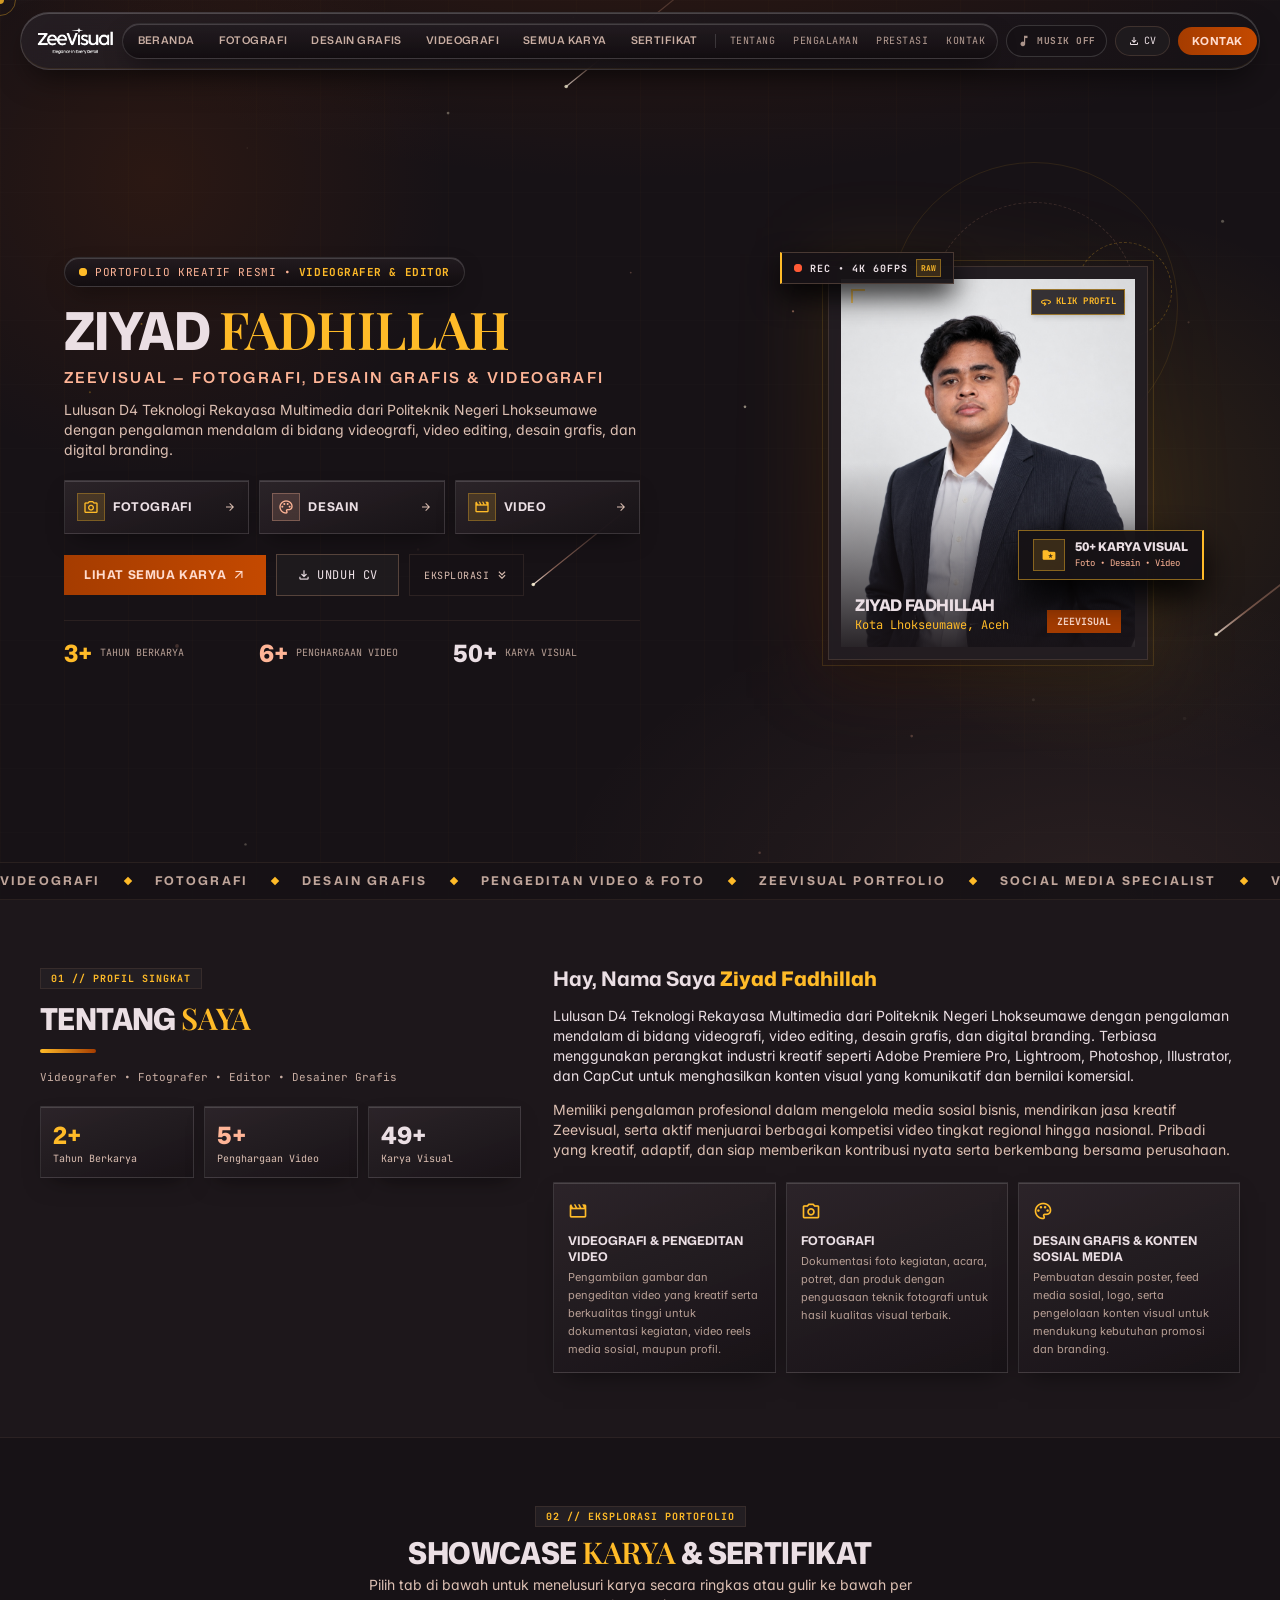
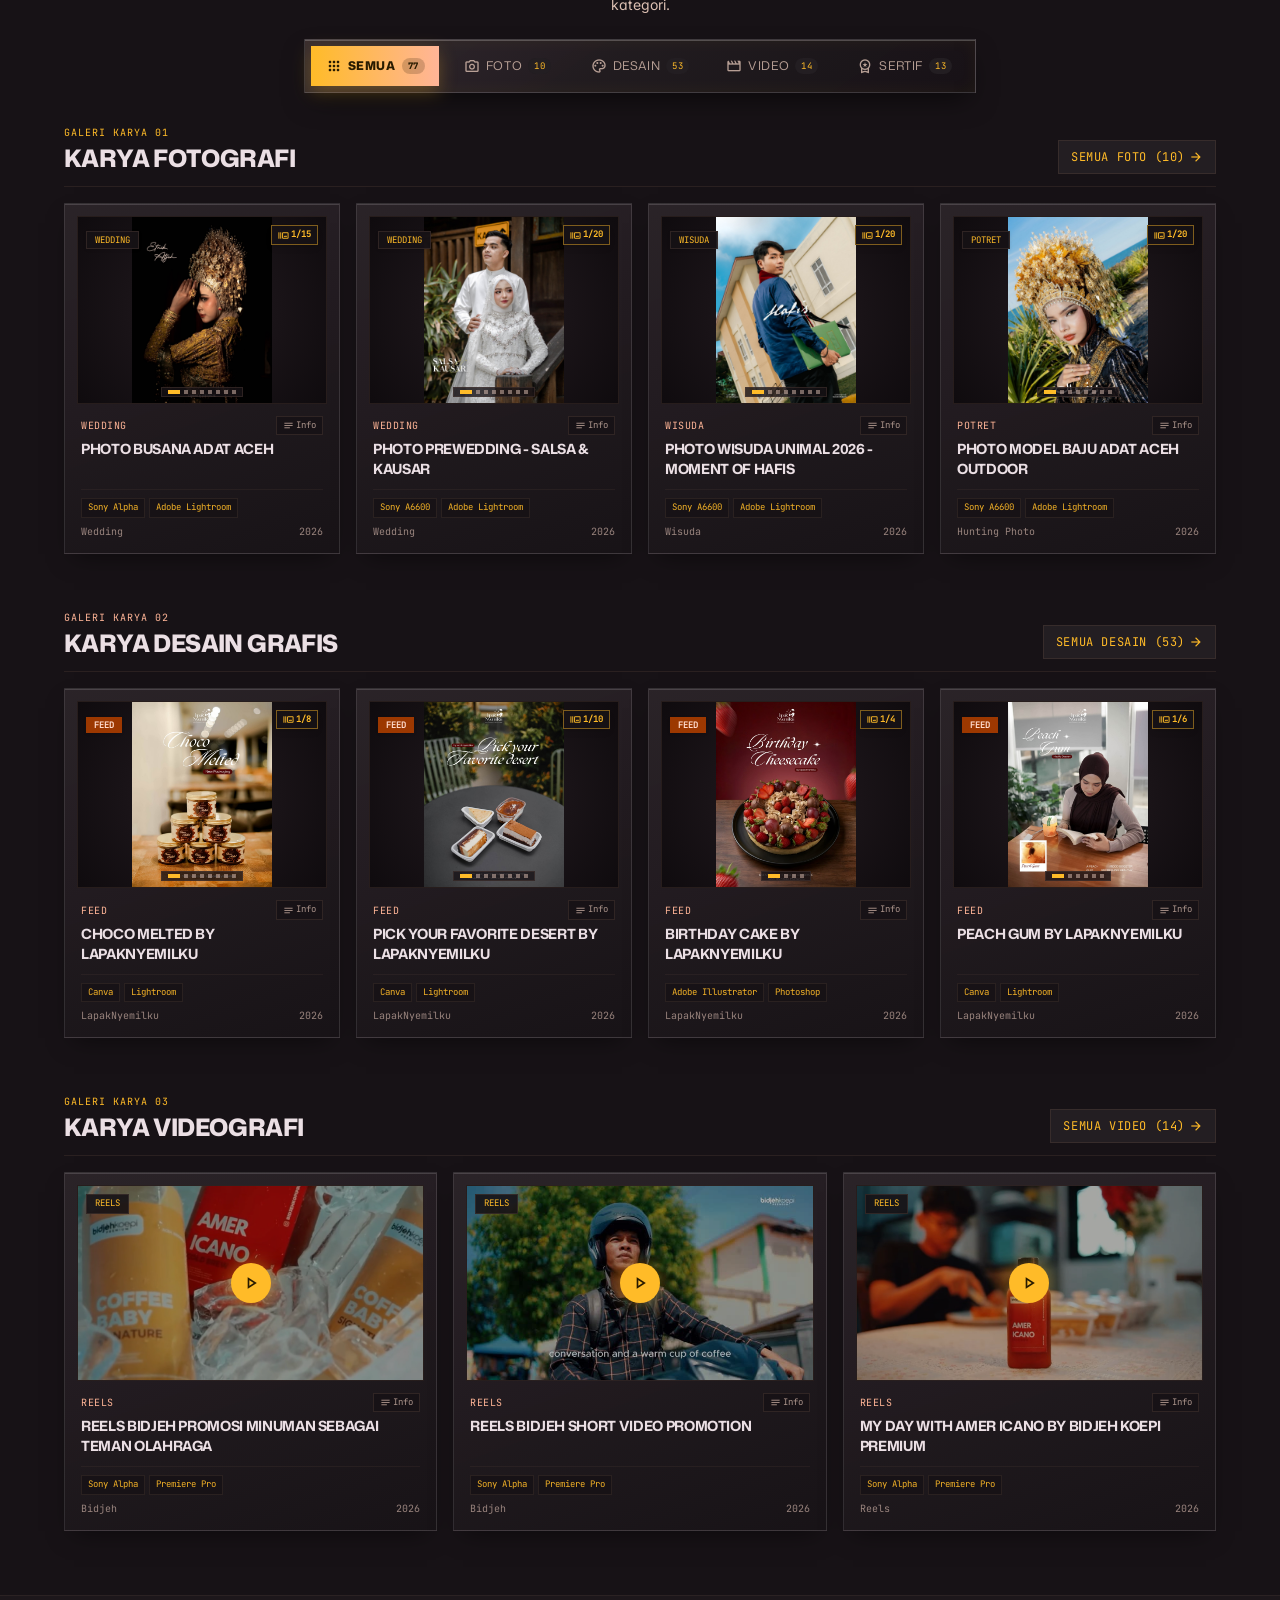
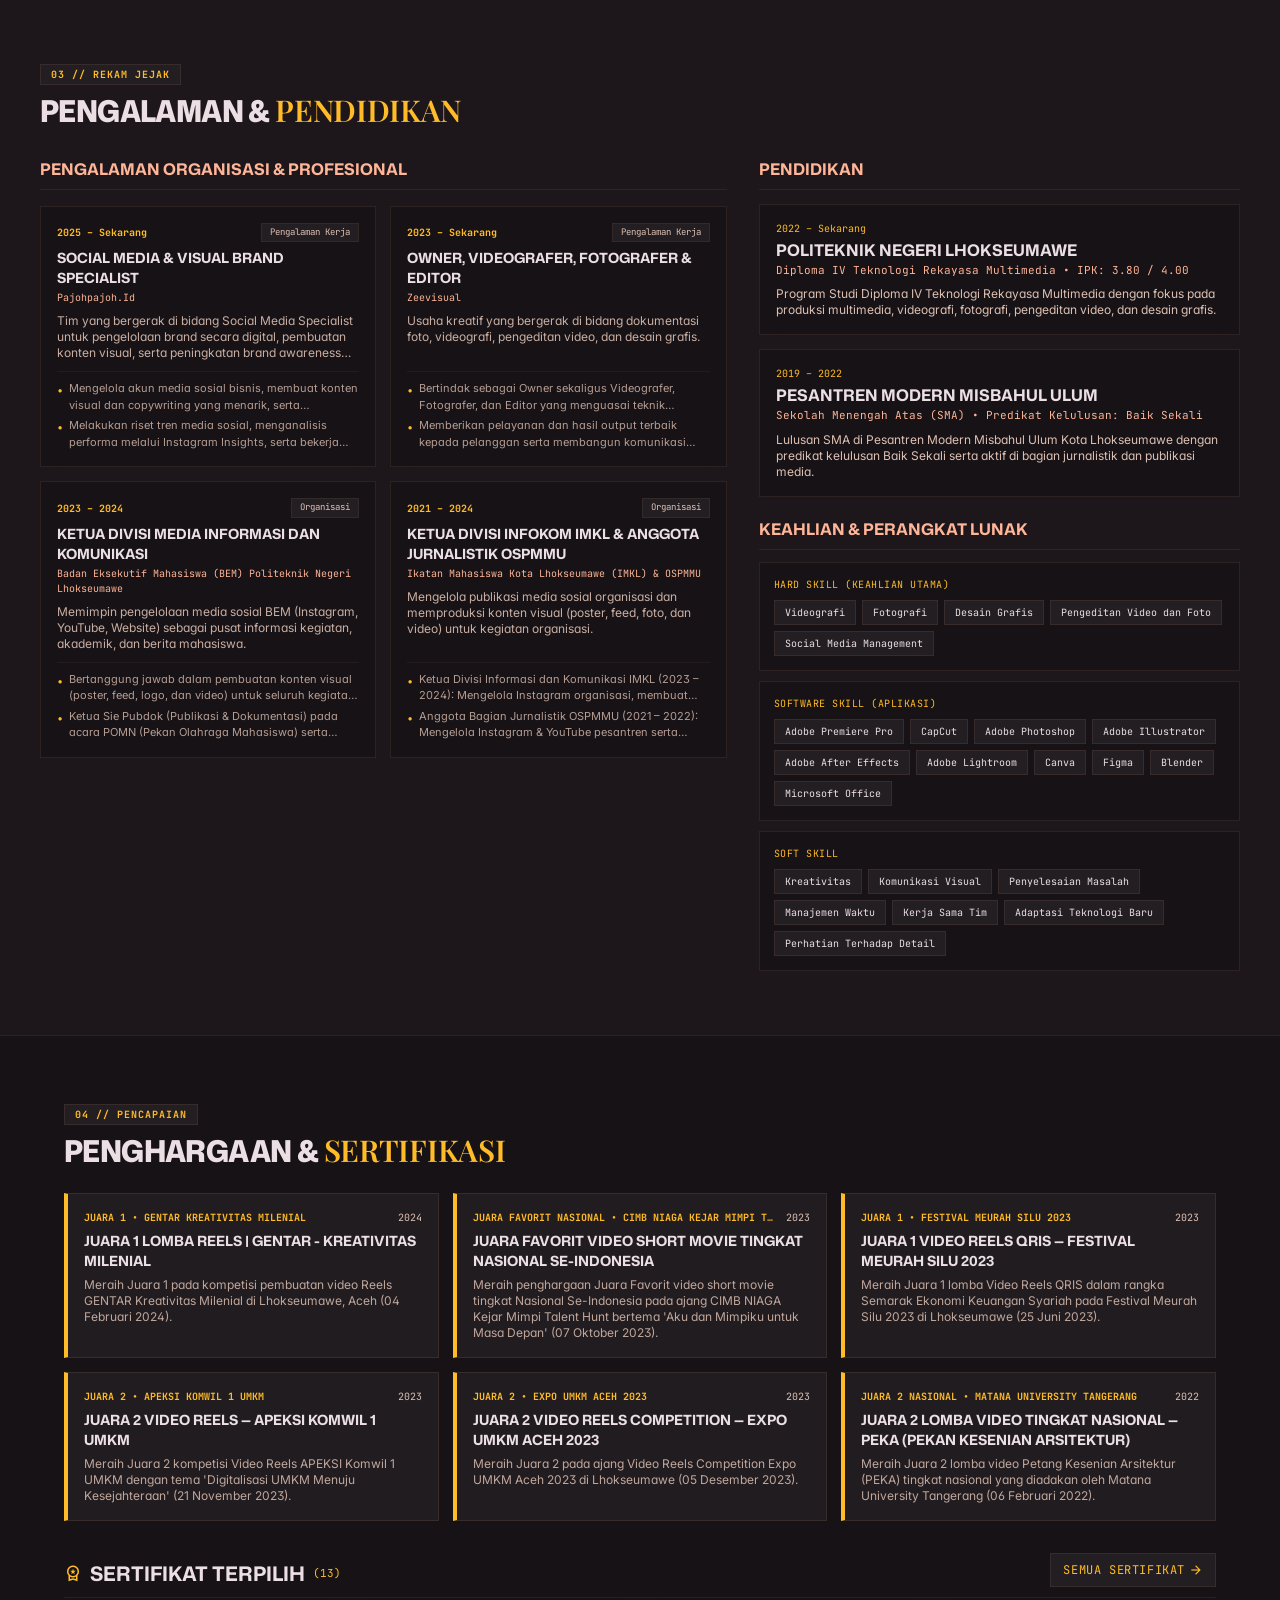
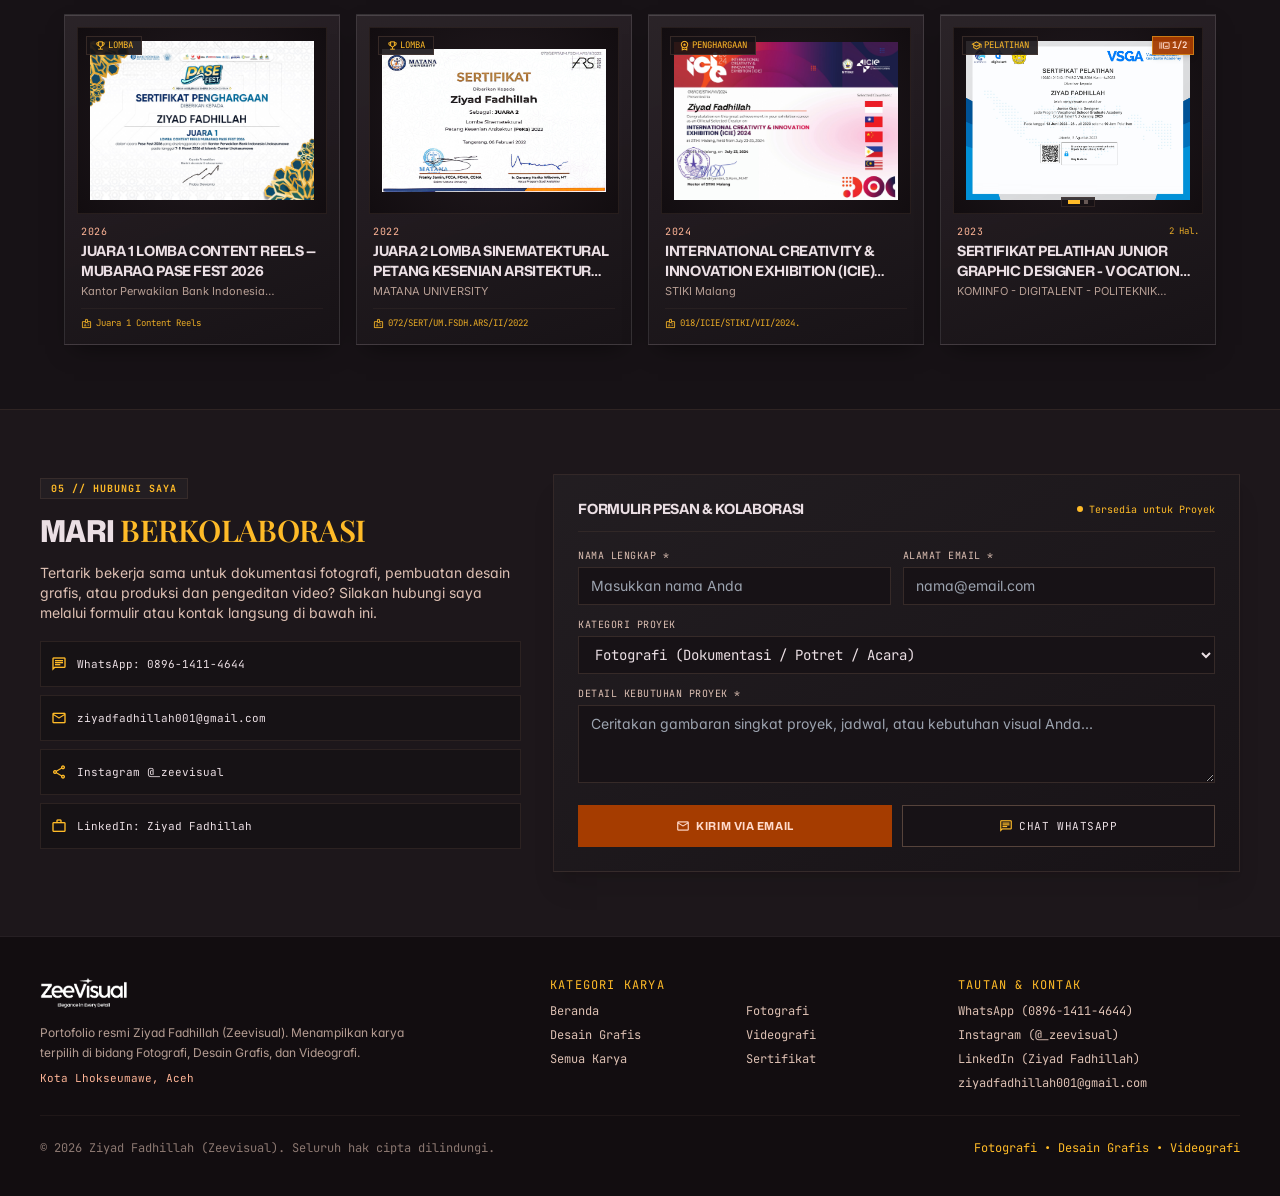
==== commit 0a35fdf9: "Match cap-height, stroke weight, and width proportion of headline fonts (1em Playfair Display SemiBo" ====
--- a/index.html
+++ b/index.html
@@ -10,10 +10,10 @@
     <link rel="preload" as="image" href="/images/profile/ziyad-fadhillah.jpg" fetchpriority="high" />
     <link rel="preconnect" href="https://fonts.googleapis.com" />
     <link rel="preconnect" href="https://fonts.gstatic.com" crossorigin />
-    <link href="https://fonts.googleapis.com/css2?family=Mona+Sans:wdth,wght@75..125,400..900&family=Instrument+Serif&family=Inter:wght@400;500;600;700&family=JetBrains+Mono:wght@400;500;700&display=swap" rel="stylesheet" />
+    <link href="https://fonts.googleapis.com/css2?family=Mona+Sans:wdth,wght@75..125,400..900&family=Playfair+Display:wght@600;700&family=Inter:wght@400;500;600;700&family=JetBrains+Mono:wght@400;500;700&display=swap" rel="stylesheet" />
     <link href="https://fonts.googleapis.com/css2?family=Material+Symbols+Outlined:opsz,wght,FILL,GRAD@20..48,100..700,0..1,-50..200" rel="stylesheet" />
-    <script type="module" crossorigin src="/assets/index-D8SkgiZm.js"></script>
-    <link rel="stylesheet" crossorigin href="/assets/index-BJYKagNj.css">
+    <script type="module" crossorigin src="/assets/index-zltSgOC0.js"></script>
+    <link rel="stylesheet" crossorigin href="/assets/index-CFfzIU-h.css">
   </head>
   <body class="bg-background font-body text-on-surface antialiased selection:bg-primary selection:text-on-primary">
     <div id="root"></div>
--- a/assets/index-CFfzIU-h.css
+++ b/assets/index-CFfzIU-h.css
@@ -0,0 +1 @@
+*,:before,:after{--tw-border-spacing-x: 0;--tw-border-spacing-y: 0;--tw-translate-x: 0;--tw-translate-y: 0;--tw-rotate: 0;--tw-skew-x: 0;--tw-skew-y: 0;--tw-scale-x: 1;--tw-scale-y: 1;--tw-pan-x: ;--tw-pan-y: ;--tw-pinch-zoom: ;--tw-scroll-snap-strictness: proximity;--tw-gradient-from-position: ;--tw-gradient-via-position: ;--tw-gradient-to-position: ;--tw-ordinal: ;--tw-slashed-zero: ;--tw-numeric-figure: ;--tw-numeric-spacing: ;--tw-numeric-fraction: ;--tw-ring-inset: ;--tw-ring-offset-width: 0px;--tw-ring-offset-color: #fff;--tw-ring-color: rgb(59 130 246 / .5);--tw-ring-offset-shadow: 0 0 #0000;--tw-ring-shadow: 0 0 #0000;--tw-shadow: 0 0 #0000;--tw-shadow-colored: 0 0 #0000;--tw-blur: ;--tw-brightness: ;--tw-contrast: ;--tw-grayscale: ;--tw-hue-rotate: ;--tw-invert: ;--tw-saturate: ;--tw-sepia: ;--tw-drop-shadow: ;--tw-backdrop-blur: ;--tw-backdrop-brightness: ;--tw-backdrop-contrast: ;--tw-backdrop-grayscale: ;--tw-backdrop-hue-rotate: ;--tw-backdrop-invert: ;--tw-backdrop-opacity: ;--tw-backdrop-saturate: ;--tw-backdrop-sepia: ;--tw-contain-size: ;--tw-contain-layout: ;--tw-contain-paint: ;--tw-contain-style: }::backdrop{--tw-border-spacing-x: 0;--tw-border-spacing-y: 0;--tw-translate-x: 0;--tw-translate-y: 0;--tw-rotate: 0;--tw-skew-x: 0;--tw-skew-y: 0;--tw-scale-x: 1;--tw-scale-y: 1;--tw-pan-x: ;--tw-pan-y: ;--tw-pinch-zoom: ;--tw-scroll-snap-strictness: proximity;--tw-gradient-from-position: ;--tw-gradient-via-position: ;--tw-gradient-to-position: ;--tw-ordinal: ;--tw-slashed-zero: ;--tw-numeric-figure: ;--tw-numeric-spacing: ;--tw-numeric-fraction: ;--tw-ring-inset: ;--tw-ring-offset-width: 0px;--tw-ring-offset-color: #fff;--tw-ring-color: rgb(59 130 246 / .5);--tw-ring-offset-shadow: 0 0 #0000;--tw-ring-shadow: 0 0 #0000;--tw-shadow: 0 0 #0000;--tw-shadow-colored: 0 0 #0000;--tw-blur: ;--tw-brightness: ;--tw-contrast: ;--tw-grayscale: ;--tw-hue-rotate: ;--tw-invert: ;--tw-saturate: ;--tw-sepia: ;--tw-drop-shadow: ;--tw-backdrop-blur: ;--tw-backdrop-brightness: ;--tw-backdrop-contrast: ;--tw-backdrop-grayscale: ;--tw-backdrop-hue-rotate: ;--tw-backdrop-invert: ;--tw-backdrop-opacity: ;--tw-backdrop-saturate: ;--tw-backdrop-sepia: ;--tw-contain-size: ;--tw-contain-layout: ;--tw-contain-paint: ;--tw-contain-style: }*,:before,:after{box-sizing:border-box;border-width:0;border-style:solid;border-color:#e5e7eb}:before,:after{--tw-content: ""}html,:host{line-height:1.5;-webkit-text-size-adjust:100%;-moz-tab-size:4;-o-tab-size:4;tab-size:4;font-family:ui-sans-serif,system-ui,sans-serif,"Apple Color Emoji","Segoe UI Emoji",Segoe UI Symbol,"Noto Color Emoji";font-feature-settings:normal;font-variation-settings:normal;-webkit-tap-highlight-color:transparent}body{margin:0;line-height:inherit}hr{height:0;color:inherit;border-top-width:1px}abbr:where([title]){-webkit-text-decoration:underline dotted;text-decoration:underline dotted}h1,h2,h3,h4,h5,h6{font-size:inherit;font-weight:inherit}a{color:inherit;text-decoration:inherit}b,strong{font-weight:bolder}code,kbd,samp,pre{font-family:JetBrains Mono,ui-monospace,monospace;font-feature-settings:normal;font-variation-settings:normal;font-size:1em}small{font-size:80%}sub,sup{font-size:75%;line-height:0;position:relative;vertical-align:baseline}sub{bottom:-.25em}sup{top:-.5em}table{text-indent:0;border-color:inherit;border-collapse:collapse}button,input,optgroup,select,textarea{font-family:inherit;font-feature-settings:inherit;font-variation-settings:inherit;font-size:100%;font-weight:inherit;line-height:inherit;letter-spacing:inherit;color:inherit;margin:0;padding:0}button,select{text-transform:none}button,input:where([type=button]),input:where([type=reset]),input:where([type=submit]){-webkit-appearance:button;background-color:transparent;background-image:none}:-moz-focusring{outline:auto}:-moz-ui-invalid{box-shadow:none}progress{vertical-align:baseline}::-webkit-inner-spin-button,::-webkit-outer-spin-button{height:auto}[type=search]{-webkit-appearance:textfield;outline-offset:-2px}::-webkit-search-decoration{-webkit-appearance:none}::-webkit-file-upload-button{-webkit-appearance:button;font:inherit}summary{display:list-item}blockquote,dl,dd,h1,h2,h3,h4,h5,h6,hr,figure,p,pre{margin:0}fieldset{margin:0;padding:0}legend{padding:0}ol,ul,menu{list-style:none;margin:0;padding:0}dialog{padding:0}textarea{resize:vertical}input::-moz-placeholder,textarea::-moz-placeholder{opacity:1;color:#9ca3af}input::placeholder,textarea::placeholder{opacity:1;color:#9ca3af}button,[role=button]{cursor:pointer}:disabled{cursor:default}img,svg,video,canvas,audio,iframe,embed,object{display:block;vertical-align:middle}img,video{max-width:100%;height:auto}[hidden]:where(:not([hidden=until-found])){display:none}html{scroll-behavior:smooth;color-scheme:dark}html,body{margin:0;padding:0;background-color:#171216;color:#ebdfe5;overflow-x:hidden;font-family:Inter,sans-serif;font-feature-settings:"cv11","ss01";-webkit-font-smoothing:antialiased;-moz-osx-font-smoothing:grayscale;text-rendering:optimizeLegibility}.font-headline{font-variation-settings:"wdth" 100}h1.font-headline,h2.font-headline{font-variation-settings:"wdth" 96}main>:first-child{margin-top:0!important}main>:last-child{margin-bottom:0!important}.pointer-events-none{pointer-events:none}.pointer-events-auto{pointer-events:auto}.fixed{position:fixed}.absolute{position:absolute}.relative{position:relative}.sticky{position:sticky}.-inset-1\.5{top:-.375rem;right:-.375rem;bottom:-.375rem;left:-.375rem}.-inset-3{top:-.75rem;right:-.75rem;bottom:-.75rem;left:-.75rem}.inset-0{top:0;right:0;bottom:0;left:0}.inset-2{top:.5rem;right:.5rem;bottom:.5rem;left:.5rem}.-left-4{left:-1rem}.-right-4{right:-1rem}.-right-6{right:-1.5rem}.-top-3\.5{top:-.875rem}.-top-6{top:-1.5rem}.bottom-0{bottom:0}.bottom-1\.5{bottom:.375rem}.bottom-16{bottom:4rem}.bottom-2{bottom:.5rem}.bottom-3{bottom:.75rem}.bottom-4{bottom:1rem}.bottom-6{bottom:1.5rem}.left-0{left:0}.left-1\.5{left:.375rem}.left-1\/2{left:50%}.left-2{left:.5rem}.left-2\.5{left:.625rem}.left-3{left:.75rem}.left-6{left:1.5rem}.right-0{right:0}.right-1\.5{right:.375rem}.right-2{right:.5rem}.right-2\.5{right:.625rem}.right-3{right:.75rem}.right-4{right:1rem}.right-6{right:1.5rem}.right-\[8\%\]{right:8%}.top-0{top:0}.top-1\.5{top:.375rem}.top-1\/2{top:50%}.top-2{top:.5rem}.top-2\.5{top:.625rem}.top-3{top:.75rem}.top-\[18\%\]{top:18%}.-z-10{z-index:-10}.z-0{z-index:0}.z-10{z-index:10}.z-20{z-index:20}.z-30{z-index:30}.z-40{z-index:40}.z-50{z-index:50}.z-\[10000\]{z-index:10000}.z-\[120\]{z-index:120}.z-\[1\]{z-index:1}.z-\[9998\]{z-index:9998}.z-\[9999\]{z-index:9999}.order-1{order:1}.order-2{order:2}.mx-1{margin-left:.25rem;margin-right:.25rem}.mx-auto{margin-left:auto;margin-right:auto}.my-1{margin-top:.25rem;margin-bottom:.25rem}.my-auto{margin-top:auto;margin-bottom:auto}.-ml-1{margin-left:-.25rem}.-ml-4{margin-left:-1rem}.-mt-1{margin-top:-.25rem}.-mt-4{margin-top:-1rem}.mb-0\.5{margin-bottom:.125rem}.mb-1{margin-bottom:.25rem}.mb-1\.5{margin-bottom:.375rem}.mb-2{margin-bottom:.5rem}.mb-2\.5{margin-bottom:.625rem}.mb-3{margin-bottom:.75rem}.mb-4{margin-bottom:1rem}.mb-5{margin-bottom:1.25rem}.mb-6{margin-bottom:1.5rem}.mb-7{margin-bottom:1.75rem}.mb-8{margin-bottom:2rem}.ml-1{margin-left:.25rem}.mr-1{margin-right:.25rem}.mt-0\.5{margin-top:.125rem}.mt-1{margin-top:.25rem}.mt-2{margin-top:.5rem}.mt-2\.5{margin-top:.625rem}.mt-3{margin-top:.75rem}.mt-5{margin-top:1.25rem}.mt-8{margin-top:2rem}.mt-auto{margin-top:auto}.line-clamp-1{overflow:hidden;display:-webkit-box;-webkit-box-orient:vertical;-webkit-line-clamp:1}.line-clamp-2{overflow:hidden;display:-webkit-box;-webkit-box-orient:vertical;-webkit-line-clamp:2}.line-clamp-3{overflow:hidden;display:-webkit-box;-webkit-box-orient:vertical;-webkit-line-clamp:3}.line-clamp-4{overflow:hidden;display:-webkit-box;-webkit-box-orient:vertical;-webkit-line-clamp:4}.block{display:block}.inline-block{display:inline-block}.inline{display:inline}.flex{display:flex}.inline-flex{display:inline-flex}.grid{display:grid}.hidden{display:none}.aspect-\[3\/4\]{aspect-ratio:3/4}.aspect-\[4\/3\]{aspect-ratio:4/3}.aspect-\[4\/5\]{aspect-ratio:4/5}.aspect-\[9\/16\]{aspect-ratio:9/16}.aspect-video{aspect-ratio:16 / 9}.h-1{height:.25rem}.h-1\.5{height:.375rem}.h-10{height:2.5rem}.h-11{height:2.75rem}.h-12{height:3rem}.h-14{height:3.5rem}.h-2{height:.5rem}.h-2\.5{height:.625rem}.h-20{height:5rem}.h-24{height:6rem}.h-3{height:.75rem}.h-3\.5{height:.875rem}.h-36{height:9rem}.h-4{height:1rem}.h-40{height:10rem}.h-52{height:13rem}.h-6{height:1.5rem}.h-7{height:1.75rem}.h-72{height:18rem}.h-8{height:2rem}.h-9{height:2.25rem}.h-\[1\.5px\]{height:1.5px}.h-\[340px\]{height:340px}.h-\[58vh\]{height:58vh}.h-full{height:100%}.max-h-72{max-height:18rem}.max-h-\[380px\]{max-height:380px}.max-h-\[460px\]{max-height:460px}.max-h-\[58vh\]{max-height:58vh}.max-h-\[66vh\]{max-height:66vh}.max-h-\[78vh\]{max-height:78vh}.max-h-\[80vh\]{max-height:80vh}.max-h-\[92vh\]{max-height:92vh}.max-h-\[94vh\]{max-height:94vh}.max-h-none{max-height:none}.min-h-\[100dvh\]{min-height:100dvh}.min-h-\[300px\]{min-height:300px}.min-h-\[540px\]{min-height:540px}.min-h-\[80px\]{min-height:80px}.min-h-screen{min-height:100vh}.w-1{width:.25rem}.w-1\.5{width:.375rem}.w-10{width:2.5rem}.w-11{width:2.75rem}.w-12{width:3rem}.w-14{width:3.5rem}.w-16{width:4rem}.w-2{width:.5rem}.w-2\.5{width:.625rem}.w-20{width:5rem}.w-24{width:6rem}.w-28{width:7rem}.w-3{width:.75rem}.w-3\.5{width:.875rem}.w-4{width:1rem}.w-5{width:1.25rem}.w-52{width:13rem}.w-6{width:1.5rem}.w-7{width:1.75rem}.w-72{width:18rem}.w-8{width:2rem}.w-9{width:2.25rem}.w-\[170\%\]{width:170%}.w-\[1px\]{width:1px}.w-\[300px\]{width:300px}.w-\[340px\]{width:340px}.w-auto{width:auto}.w-full{width:100%}.min-w-0{min-width:0px}.min-w-\[64px\]{min-width:64px}.max-w-2xl{max-width:42rem}.max-w-3xl{max-width:48rem}.max-w-5xl{max-width:64rem}.max-w-6xl{max-width:72rem}.max-w-\[1200px\]{max-width:1200px}.max-w-\[1260px\]{max-width:1260px}.max-w-\[1440px\]{max-width:1440px}.max-w-\[230px\]{max-width:230px}.max-w-\[85\%\]{max-width:85%}.max-w-full{max-width:100%}.max-w-lg{max-width:32rem}.max-w-md{max-width:28rem}.max-w-none{max-width:none}.max-w-sm{max-width:24rem}.max-w-xl{max-width:36rem}.max-w-xs{max-width:20rem}.flex-1{flex:1 1 0%}.shrink-0{flex-shrink:0}.origin-left{transform-origin:left}.-translate-x-1\/2{--tw-translate-x: -50%;transform:translate(var(--tw-translate-x),var(--tw-translate-y)) rotate(var(--tw-rotate)) skew(var(--tw-skew-x)) skewY(var(--tw-skew-y)) scaleX(var(--tw-scale-x)) scaleY(var(--tw-scale-y))}.-translate-x-4{--tw-translate-x: -1rem;transform:translate(var(--tw-translate-x),var(--tw-translate-y)) rotate(var(--tw-rotate)) skew(var(--tw-skew-x)) skewY(var(--tw-skew-y)) scaleX(var(--tw-scale-x)) scaleY(var(--tw-scale-y))}.-translate-y-0\.5{--tw-translate-y: -.125rem;transform:translate(var(--tw-translate-x),var(--tw-translate-y)) rotate(var(--tw-rotate)) skew(var(--tw-skew-x)) skewY(var(--tw-skew-y)) scaleX(var(--tw-scale-x)) scaleY(var(--tw-scale-y))}.-translate-y-1\/2{--tw-translate-y: -50%;transform:translate(var(--tw-translate-x),var(--tw-translate-y)) rotate(var(--tw-rotate)) skew(var(--tw-skew-x)) skewY(var(--tw-skew-y)) scaleX(var(--tw-scale-x)) scaleY(var(--tw-scale-y))}.translate-x-0{--tw-translate-x: 0px;transform:translate(var(--tw-translate-x),var(--tw-translate-y)) rotate(var(--tw-rotate)) skew(var(--tw-skew-x)) skewY(var(--tw-skew-y)) scaleX(var(--tw-scale-x)) scaleY(var(--tw-scale-y))}.translate-x-4{--tw-translate-x: 1rem;transform:translate(var(--tw-translate-x),var(--tw-translate-y)) rotate(var(--tw-rotate)) skew(var(--tw-skew-x)) skewY(var(--tw-skew-y)) scaleX(var(--tw-scale-x)) scaleY(var(--tw-scale-y))}.translate-y-0{--tw-translate-y: 0px;transform:translate(var(--tw-translate-x),var(--tw-translate-y)) rotate(var(--tw-rotate)) skew(var(--tw-skew-x)) skewY(var(--tw-skew-y)) scaleX(var(--tw-scale-x)) scaleY(var(--tw-scale-y))}.translate-y-1\.5{--tw-translate-y: .375rem;transform:translate(var(--tw-translate-x),var(--tw-translate-y)) rotate(var(--tw-rotate)) skew(var(--tw-skew-x)) skewY(var(--tw-skew-y)) scaleX(var(--tw-scale-x)) scaleY(var(--tw-scale-y))}.translate-y-6{--tw-translate-y: 1.5rem;transform:translate(var(--tw-translate-x),var(--tw-translate-y)) rotate(var(--tw-rotate)) skew(var(--tw-skew-x)) skewY(var(--tw-skew-y)) scaleX(var(--tw-scale-x)) scaleY(var(--tw-scale-y))}.rotate-45{--tw-rotate: 45deg;transform:translate(var(--tw-translate-x),var(--tw-translate-y)) rotate(var(--tw-rotate)) skew(var(--tw-skew-x)) skewY(var(--tw-skew-y)) scaleX(var(--tw-scale-x)) scaleY(var(--tw-scale-y))}.scale-0{--tw-scale-x: 0;--tw-scale-y: 0;transform:translate(var(--tw-translate-x),var(--tw-translate-y)) rotate(var(--tw-rotate)) skew(var(--tw-skew-x)) skewY(var(--tw-skew-y)) scaleX(var(--tw-scale-x)) scaleY(var(--tw-scale-y))}.scale-100{--tw-scale-x: 1;--tw-scale-y: 1;transform:translate(var(--tw-translate-x),var(--tw-translate-y)) rotate(var(--tw-rotate)) skew(var(--tw-skew-x)) skewY(var(--tw-skew-y)) scaleX(var(--tw-scale-x)) scaleY(var(--tw-scale-y))}.scale-105{--tw-scale-x: 1.05;--tw-scale-y: 1.05;transform:translate(var(--tw-translate-x),var(--tw-translate-y)) rotate(var(--tw-rotate)) skew(var(--tw-skew-x)) skewY(var(--tw-skew-y)) scaleX(var(--tw-scale-x)) scaleY(var(--tw-scale-y))}.scale-110{--tw-scale-x: 1.1;--tw-scale-y: 1.1;transform:translate(var(--tw-translate-x),var(--tw-translate-y)) rotate(var(--tw-rotate)) skew(var(--tw-skew-x)) skewY(var(--tw-skew-y)) scaleX(var(--tw-scale-x)) scaleY(var(--tw-scale-y))}.scale-125{--tw-scale-x: 1.25;--tw-scale-y: 1.25;transform:translate(var(--tw-translate-x),var(--tw-translate-y)) rotate(var(--tw-rotate)) skew(var(--tw-skew-x)) skewY(var(--tw-skew-y)) scaleX(var(--tw-scale-x)) scaleY(var(--tw-scale-y))}.scale-75{--tw-scale-x: .75;--tw-scale-y: .75;transform:translate(var(--tw-translate-x),var(--tw-translate-y)) rotate(var(--tw-rotate)) skew(var(--tw-skew-x)) skewY(var(--tw-skew-y)) scaleX(var(--tw-scale-x)) scaleY(var(--tw-scale-y))}.scale-95{--tw-scale-x: .95;--tw-scale-y: .95;transform:translate(var(--tw-translate-x),var(--tw-translate-y)) rotate(var(--tw-rotate)) skew(var(--tw-skew-x)) skewY(var(--tw-skew-y)) scaleX(var(--tw-scale-x)) scaleY(var(--tw-scale-y))}.scale-\[1\.02\]{--tw-scale-x: 1.02;--tw-scale-y: 1.02;transform:translate(var(--tw-translate-x),var(--tw-translate-y)) rotate(var(--tw-rotate)) skew(var(--tw-skew-x)) skewY(var(--tw-skew-y)) scaleX(var(--tw-scale-x)) scaleY(var(--tw-scale-y))}.scale-\[1\.03\]{--tw-scale-x: 1.03;--tw-scale-y: 1.03;transform:translate(var(--tw-translate-x),var(--tw-translate-y)) rotate(var(--tw-rotate)) skew(var(--tw-skew-x)) skewY(var(--tw-skew-y)) scaleX(var(--tw-scale-x)) scaleY(var(--tw-scale-y))}.transform{transform:translate(var(--tw-translate-x),var(--tw-translate-y)) rotate(var(--tw-rotate)) skew(var(--tw-skew-x)) skewY(var(--tw-skew-y)) scaleX(var(--tw-scale-x)) scaleY(var(--tw-scale-y))}@keyframes bounce{0%,to{transform:translateY(-25%);animation-timing-function:cubic-bezier(.8,0,1,1)}50%{transform:none;animation-timing-function:cubic-bezier(0,0,.2,1)}}.animate-bounce{animation:bounce 1s infinite}@keyframes ping{75%,to{transform:scale(2);opacity:0}}.animate-ping{animation:ping 1s cubic-bezier(0,0,.2,1) infinite}@keyframes pulse{50%{opacity:.5}}.animate-pulse{animation:pulse 2s cubic-bezier(.4,0,.6,1) infinite}@keyframes spin{to{transform:rotate(360deg)}}.animate-spin{animation:spin 1s linear infinite}.cursor-default{cursor:default}.cursor-grab{cursor:grab}.cursor-pointer{cursor:pointer}.cursor-zoom-in{cursor:zoom-in}.cursor-zoom-out{cursor:zoom-out}.select-none{-webkit-user-select:none;-moz-user-select:none;user-select:none}.resize-y{resize:vertical}.resize{resize:both}.grid-cols-1{grid-template-columns:repeat(1,minmax(0,1fr))}.grid-cols-2{grid-template-columns:repeat(2,minmax(0,1fr))}.grid-cols-3{grid-template-columns:repeat(3,minmax(0,1fr))}.grid-cols-4{grid-template-columns:repeat(4,minmax(0,1fr))}.grid-cols-5{grid-template-columns:repeat(5,minmax(0,1fr))}.flex-col{flex-direction:column}.flex-wrap{flex-wrap:wrap}.content-start{align-content:flex-start}.items-start{align-items:flex-start}.items-end{align-items:flex-end}.items-center{align-items:center}.items-stretch{align-items:stretch}.justify-end{justify-content:flex-end}.justify-center{justify-content:center}.justify-between{justify-content:space-between}.gap-0\.5{gap:.125rem}.gap-1{gap:.25rem}.gap-1\.5{gap:.375rem}.gap-2{gap:.5rem}.gap-2\.5{gap:.625rem}.gap-3{gap:.75rem}.gap-3\.5{gap:.875rem}.gap-4{gap:1rem}.gap-5{gap:1.25rem}.gap-6{gap:1.5rem}.gap-8{gap:2rem}.space-y-1>:not([hidden])~:not([hidden]){--tw-space-y-reverse: 0;margin-top:calc(.25rem * calc(1 - var(--tw-space-y-reverse)));margin-bottom:calc(.25rem * var(--tw-space-y-reverse))}.space-y-1\.5>:not([hidden])~:not([hidden]){--tw-space-y-reverse: 0;margin-top:calc(.375rem * calc(1 - var(--tw-space-y-reverse)));margin-bottom:calc(.375rem * var(--tw-space-y-reverse))}.space-y-10>:not([hidden])~:not([hidden]){--tw-space-y-reverse: 0;margin-top:calc(2.5rem * calc(1 - var(--tw-space-y-reverse)));margin-bottom:calc(2.5rem * var(--tw-space-y-reverse))}.space-y-12>:not([hidden])~:not([hidden]){--tw-space-y-reverse: 0;margin-top:calc(3rem * calc(1 - var(--tw-space-y-reverse)));margin-bottom:calc(3rem * var(--tw-space-y-reverse))}.space-y-2>:not([hidden])~:not([hidden]){--tw-space-y-reverse: 0;margin-top:calc(.5rem * calc(1 - var(--tw-space-y-reverse)));margin-bottom:calc(.5rem * var(--tw-space-y-reverse))}.space-y-2\.5>:not([hidden])~:not([hidden]){--tw-space-y-reverse: 0;margin-top:calc(.625rem * calc(1 - var(--tw-space-y-reverse)));margin-bottom:calc(.625rem * var(--tw-space-y-reverse))}.space-y-3>:not([hidden])~:not([hidden]){--tw-space-y-reverse: 0;margin-top:calc(.75rem * calc(1 - var(--tw-space-y-reverse)));margin-bottom:calc(.75rem * var(--tw-space-y-reverse))}.space-y-3\.5>:not([hidden])~:not([hidden]){--tw-space-y-reverse: 0;margin-top:calc(.875rem * calc(1 - var(--tw-space-y-reverse)));margin-bottom:calc(.875rem * var(--tw-space-y-reverse))}.space-y-4>:not([hidden])~:not([hidden]){--tw-space-y-reverse: 0;margin-top:calc(1rem * calc(1 - var(--tw-space-y-reverse)));margin-bottom:calc(1rem * var(--tw-space-y-reverse))}.space-y-5>:not([hidden])~:not([hidden]){--tw-space-y-reverse: 0;margin-top:calc(1.25rem * calc(1 - var(--tw-space-y-reverse)));margin-bottom:calc(1.25rem * var(--tw-space-y-reverse))}.space-y-6>:not([hidden])~:not([hidden]){--tw-space-y-reverse: 0;margin-top:calc(1.5rem * calc(1 - var(--tw-space-y-reverse)));margin-bottom:calc(1.5rem * var(--tw-space-y-reverse))}.space-y-8>:not([hidden])~:not([hidden]){--tw-space-y-reverse: 0;margin-top:calc(2rem * calc(1 - var(--tw-space-y-reverse)));margin-bottom:calc(2rem * var(--tw-space-y-reverse))}.divide-y>:not([hidden])~:not([hidden]){--tw-divide-y-reverse: 0;border-top-width:calc(1px * calc(1 - var(--tw-divide-y-reverse)));border-bottom-width:calc(1px * var(--tw-divide-y-reverse))}.divide-\[\#56433b\]\/30>:not([hidden])~:not([hidden]){border-color:#56433b4d}.self-start{align-self:flex-start}.self-end{align-self:flex-end}.overflow-auto{overflow:auto}.overflow-hidden{overflow:hidden}.overflow-x-auto{overflow-x:auto}.overflow-y-auto{overflow-y:auto}.overflow-x-hidden{overflow-x:hidden}.truncate{overflow:hidden;text-overflow:ellipsis;white-space:nowrap}.whitespace-nowrap{white-space:nowrap}.whitespace-pre-line{white-space:pre-line}.break-words{overflow-wrap:break-word}.break-all{word-break:break-all}.rounded,.rounded-2xl{border-radius:0}.rounded-3xl{border-radius:1.5rem}.rounded-full{border-radius:9999px}.rounded-lg,.rounded-md,.rounded-xl{border-radius:0}.rounded-bl{border-bottom-left-radius:0}.rounded-br{border-bottom-right-radius:0}.rounded-tl{border-top-left-radius:0}.rounded-tr{border-top-right-radius:0}.border{border-width:1px}.border-2{border-width:2px}.border-y{border-top-width:1px;border-bottom-width:1px}.border-b{border-bottom-width:1px}.border-b-2{border-bottom-width:2px}.border-l-2{border-left-width:2px}.border-l-4{border-left-width:4px}.border-r-2{border-right-width:2px}.border-t{border-top-width:1px}.border-t-2{border-top-width:2px}.border-dashed{border-style:dashed}.border-\[\#3a3337\]\/50{border-color:#3a333780}.border-\[\#56433b\]{--tw-border-opacity: 1;border-color:rgb(86 67 59 / var(--tw-border-opacity, 1))}.border-\[\#56433b\]\/20{border-color:#56433b33}.border-\[\#56433b\]\/25{border-color:#56433b40}.border-\[\#56433b\]\/30{border-color:#56433b4d}.border-\[\#56433b\]\/35{border-color:#56433b59}.border-\[\#56433b\]\/40{border-color:#56433b66}.border-\[\#56433b\]\/50{border-color:#56433b80}.border-\[\#56433b\]\/60{border-color:#56433b99}.border-\[\#56433b\]\/70{border-color:#56433bb3}.border-\[\#56433b\]\/80{border-color:#56433bcc}.border-\[\#a53c00\]\/60{border-color:#a53c0099}.border-\[\#ffb597\]\/15{border-color:#ffb59726}.border-\[\#ffb597\]\/25{border-color:#ffb59740}.border-\[\#ffb597\]\/30{border-color:#ffb5974d}.border-\[\#ffb597\]\/40{border-color:#ffb59766}.border-\[\#ffb597\]\/50{border-color:#ffb59780}.border-\[\#ffbb28\]{--tw-border-opacity: 1;border-color:rgb(255 187 40 / var(--tw-border-opacity, 1))}.border-\[\#ffbb28\]\/10{border-color:#ffbb281a}.border-\[\#ffbb28\]\/15{border-color:#ffbb2826}.border-\[\#ffbb28\]\/25{border-color:#ffbb2840}.border-\[\#ffbb28\]\/30{border-color:#ffbb284d}.border-\[\#ffbb28\]\/35{border-color:#ffbb2859}.border-\[\#ffbb28\]\/40{border-color:#ffbb2866}.border-\[\#ffbb28\]\/45{border-color:#ffbb2873}.border-\[\#ffbb28\]\/50{border-color:#ffbb2880}.border-\[\#ffbb28\]\/60{border-color:#ffbb2899}.border-\[\#ffbb28\]\/70{border-color:#ffbb28b3}.border-\[\#ffbb28\]\/80{border-color:#ffbb28cc}.border-\[\#ffbb28\]\/90{border-color:#ffbb28e6}.border-emerald-500\/40{border-color:#10b98166}.border-red-400{--tw-border-opacity: 1;border-color:rgb(248 113 113 / var(--tw-border-opacity, 1))}.border-red-500\/40{border-color:#ef444466}.border-red-500\/50{border-color:#ef444480}.border-transparent{border-color:transparent}.border-white\/15{border-color:#ffffff26}.border-white\/20{border-color:#fff3}.border-l-\[\#ffbb28\]{--tw-border-opacity: 1;border-left-color:rgb(255 187 40 / var(--tw-border-opacity, 1))}.border-r-\[\#ffbb28\]{--tw-border-opacity: 1;border-right-color:rgb(255 187 40 / var(--tw-border-opacity, 1))}.bg-\[\#0b080a\]{--tw-bg-opacity: 1;background-color:rgb(11 8 10 / var(--tw-bg-opacity, 1))}.bg-\[\#0f0b0e\]{--tw-bg-opacity: 1;background-color:rgb(15 11 14 / var(--tw-bg-opacity, 1))}.bg-\[\#120d10\]{--tw-bg-opacity: 1;background-color:rgb(18 13 16 / var(--tw-bg-opacity, 1))}.bg-\[\#171216\]{--tw-bg-opacity: 1;background-color:rgb(23 18 22 / var(--tw-bg-opacity, 1))}.bg-\[\#171216\]\/70{background-color:#171216b3}.bg-\[\#171216\]\/80{background-color:#171216cc}.bg-\[\#171216\]\/85{background-color:#171216d9}.bg-\[\#171216\]\/90{background-color:#171216e6}.bg-\[\#171216\]\/95{background-color:#171216f2}.bg-\[\#201a1e\]\/75{background-color:#201a1ebf}.bg-\[\#231e22\]{--tw-bg-opacity: 1;background-color:rgb(35 30 34 / var(--tw-bg-opacity, 1))}.bg-\[\#231e22\]\/50{background-color:#231e2280}.bg-\[\#231e22\]\/60{background-color:#231e2299}.bg-\[\#231e22\]\/70{background-color:#231e22b3}.bg-\[\#231e22\]\/75{background-color:#231e22bf}.bg-\[\#231e22\]\/80{background-color:#231e22cc}.bg-\[\#231e22\]\/90{background-color:#231e22e6}.bg-\[\#231e22\]\/95{background-color:#231e22f2}.bg-\[\#281b00\]\/20{background-color:#281b0033}.bg-\[\#281f24\]{--tw-bg-opacity: 1;background-color:rgb(40 31 36 / var(--tw-bg-opacity, 1))}.bg-\[\#56433b\]{--tw-bg-opacity: 1;background-color:rgb(86 67 59 / var(--tw-bg-opacity, 1))}.bg-\[\#a53c00\]{--tw-bg-opacity: 1;background-color:rgb(165 60 0 / var(--tw-bg-opacity, 1))}.bg-\[\#a53c00\]\/25{background-color:#a53c0040}.bg-\[\#a53c00\]\/30{background-color:#a53c004d}.bg-\[\#a53c00\]\/90{background-color:#a53c00e6}.bg-\[\#a53c00\]\/95{background-color:#a53c00f2}.bg-\[\#ddc0b3\]\/35{background-color:#ddc0b359}.bg-\[\#ddc0b3\]\/40{background-color:#ddc0b366}.bg-\[\#ddc0b3\]\/50{background-color:#ddc0b380}.bg-\[\#ff5a36\]{--tw-bg-opacity: 1;background-color:rgb(255 90 54 / var(--tw-bg-opacity, 1))}.bg-\[\#ffb597\]\/15{background-color:#ffb59726}.bg-\[\#ffbb28\]{--tw-bg-opacity: 1;background-color:rgb(255 187 40 / var(--tw-bg-opacity, 1))}.bg-\[\#ffbb28\]\/10{background-color:#ffbb281a}.bg-\[\#ffbb28\]\/15{background-color:#ffbb2826}.bg-\[\#ffbb28\]\/20{background-color:#ffbb2833}.bg-\[\#ffbb28\]\/80{background-color:#ffbb28cc}.bg-background{--tw-bg-opacity: 1;background-color:rgb(23 18 22 / var(--tw-bg-opacity, 1))}.bg-black{--tw-bg-opacity: 1;background-color:rgb(0 0 0 / var(--tw-bg-opacity, 1))}.bg-black\/0{background-color:#0000}.bg-black\/30{background-color:#0000004d}.bg-black\/40{background-color:#0006}.bg-black\/75{background-color:#000000bf}.bg-black\/90{background-color:#000000e6}.bg-emerald-400{--tw-bg-opacity: 1;background-color:rgb(52 211 153 / var(--tw-bg-opacity, 1))}.bg-emerald-950\/50{background-color:#022c2280}.bg-emerald-950\/90{background-color:#022c22e6}.bg-red-950{--tw-bg-opacity: 1;background-color:rgb(69 10 10 / var(--tw-bg-opacity, 1))}.bg-red-950\/50{background-color:#450a0a80}.bg-red-950\/60{background-color:#450a0a99}.bg-transparent{background-color:transparent}.bg-white{--tw-bg-opacity: 1;background-color:rgb(255 255 255 / var(--tw-bg-opacity, 1))}.bg-white\/15{background-color:#ffffff26}.bg-gradient-to-br{background-image:linear-gradient(to bottom right,var(--tw-gradient-stops))}.bg-gradient-to-r{background-image:linear-gradient(to right,var(--tw-gradient-stops))}.bg-gradient-to-t{background-image:linear-gradient(to top,var(--tw-gradient-stops))}.bg-gradient-to-tr{background-image:linear-gradient(to top right,var(--tw-gradient-stops))}.from-\[\#171216\]\/90{--tw-gradient-from: rgb(23 18 22 / .9) var(--tw-gradient-from-position);--tw-gradient-to: rgb(23 18 22 / 0) var(--tw-gradient-to-position);--tw-gradient-stops: var(--tw-gradient-from), var(--tw-gradient-to)}.from-\[\#231e22\]\/95{--tw-gradient-from: rgb(35 30 34 / .95) var(--tw-gradient-from-position);--tw-gradient-to: rgb(35 30 34 / 0) var(--tw-gradient-to-position);--tw-gradient-stops: var(--tw-gradient-from), var(--tw-gradient-to)}.from-\[\#2b2226\]{--tw-gradient-from: #2b2226 var(--tw-gradient-from-position);--tw-gradient-to: rgb(43 34 38 / 0) var(--tw-gradient-to-position);--tw-gradient-stops: var(--tw-gradient-from), var(--tw-gradient-to)}.from-\[\#a53c00\]{--tw-gradient-from: #a53c00 var(--tw-gradient-from-position);--tw-gradient-to: rgb(165 60 0 / 0) var(--tw-gradient-to-position);--tw-gradient-stops: var(--tw-gradient-from), var(--tw-gradient-to)}.from-\[\#a53c00\]\/20{--tw-gradient-from: rgb(165 60 0 / .2) var(--tw-gradient-from-position);--tw-gradient-to: rgb(165 60 0 / 0) var(--tw-gradient-to-position);--tw-gradient-stops: var(--tw-gradient-from), var(--tw-gradient-to)}.from-\[\#ffbb28\]{--tw-gradient-from: #ffbb28 var(--tw-gradient-from-position);--tw-gradient-to: rgb(255 187 40 / 0) var(--tw-gradient-to-position);--tw-gradient-stops: var(--tw-gradient-from), var(--tw-gradient-to)}.from-\[\#ffbb28\]\/25{--tw-gradient-from: rgb(255 187 40 / .25) var(--tw-gradient-from-position);--tw-gradient-to: rgb(255 187 40 / 0) var(--tw-gradient-to-position);--tw-gradient-stops: var(--tw-gradient-from), var(--tw-gradient-to)}.via-\[\#1b1519\]{--tw-gradient-to: rgb(27 21 25 / 0) var(--tw-gradient-to-position);--tw-gradient-stops: var(--tw-gradient-from), #1b1519 var(--tw-gradient-via-position), var(--tw-gradient-to)}.via-\[\#ffbb28\]{--tw-gradient-to: rgb(255 187 40 / 0) var(--tw-gradient-to-position);--tw-gradient-stops: var(--tw-gradient-from), #ffbb28 var(--tw-gradient-via-position), var(--tw-gradient-to)}.via-\[\#ffbb28\]\/10{--tw-gradient-to: rgb(255 187 40 / 0) var(--tw-gradient-to-position);--tw-gradient-stops: var(--tw-gradient-from), rgb(255 187 40 / .1) var(--tw-gradient-via-position), var(--tw-gradient-to)}.via-transparent{--tw-gradient-to: rgb(0 0 0 / 0) var(--tw-gradient-to-position);--tw-gradient-stops: var(--tw-gradient-from), transparent var(--tw-gradient-via-position), var(--tw-gradient-to)}.to-\[\#120d10\]{--tw-gradient-to: #120d10 var(--tw-gradient-to-position)}.to-\[\#181317\]\/95{--tw-gradient-to: rgb(24 19 23 / .95) var(--tw-gradient-to-position)}.to-\[\#a53c00\]{--tw-gradient-to: #a53c00 var(--tw-gradient-to-position)}.to-\[\#c44900\]{--tw-gradient-to: #c44900 var(--tw-gradient-to-position)}.to-\[\#ffb597\]{--tw-gradient-to: #ffb597 var(--tw-gradient-to-position)}.to-\[\#ffb597\]\/20{--tw-gradient-to: rgb(255 181 151 / .2) var(--tw-gradient-to-position)}.to-transparent{--tw-gradient-to: transparent var(--tw-gradient-to-position)}.object-contain{-o-object-fit:contain;object-fit:contain}.object-cover{-o-object-fit:cover;object-fit:cover}.object-top{-o-object-position:top;object-position:top}.p-0\.5{padding:.125rem}.p-1{padding:.25rem}.p-1\.5{padding:.375rem}.p-2{padding:.5rem}.p-2\.5{padding:.625rem}.p-3{padding:.75rem}.p-3\.5{padding:.875rem}.p-4{padding:1rem}.p-5{padding:1.25rem}.p-6{padding:1.5rem}.p-7{padding:1.75rem}.p-8{padding:2rem}.px-1{padding-left:.25rem;padding-right:.25rem}.px-1\.5{padding-left:.375rem;padding-right:.375rem}.px-2{padding-left:.5rem;padding-right:.5rem}.px-2\.5{padding-left:.625rem;padding-right:.625rem}.px-3{padding-left:.75rem;padding-right:.75rem}.px-3\.5{padding-left:.875rem;padding-right:.875rem}.px-4{padding-left:1rem;padding-right:1rem}.px-5{padding-left:1.25rem;padding-right:1.25rem}.px-6{padding-left:1.5rem;padding-right:1.5rem}.px-8{padding-left:2rem;padding-right:2rem}.py-0\.5{padding-top:.125rem;padding-bottom:.125rem}.py-1{padding-top:.25rem;padding-bottom:.25rem}.py-1\.5{padding-top:.375rem;padding-bottom:.375rem}.py-12{padding-top:3rem;padding-bottom:3rem}.py-14{padding-top:3.5rem;padding-bottom:3.5rem}.py-16{padding-top:4rem;padding-bottom:4rem}.py-2{padding-top:.5rem;padding-bottom:.5rem}.py-2\.5{padding-top:.625rem;padding-bottom:.625rem}.py-3{padding-top:.75rem;padding-bottom:.75rem}.py-3\.5{padding-top:.875rem;padding-bottom:.875rem}.py-4{padding-top:1rem;padding-bottom:1rem}.py-6{padding-top:1.5rem;padding-bottom:1.5rem}.py-8{padding-top:2rem;padding-bottom:2rem}.pb-0\.5{padding-bottom:.125rem}.pb-1{padding-bottom:.25rem}.pb-1\.5{padding-bottom:.375rem}.pb-16{padding-bottom:4rem}.pb-2{padding-bottom:.5rem}.pb-2\.5{padding-bottom:.625rem}.pb-20{padding-bottom:5rem}.pb-3{padding-bottom:.75rem}.pb-4{padding-bottom:1rem}.pb-5{padding-bottom:1.25rem}.pl-2\.5{padding-left:.625rem}.pl-4{padding-left:1rem}.pl-9{padding-left:2.25rem}.pr-11{padding-right:2.75rem}.pr-2{padding-right:.5rem}.pr-3\.5{padding-right:.875rem}.pt-0\.5{padding-top:.125rem}.pt-1{padding-top:.25rem}.pt-1\.5{padding-top:.375rem}.pt-14{padding-top:3.5rem}.pt-16{padding-top:4rem}.pt-2{padding-top:.5rem}.pt-2\.5{padding-top:.625rem}.pt-24{padding-top:6rem}.pt-3{padding-top:.75rem}.pt-4{padding-top:1rem}.pt-6{padding-top:1.5rem}.text-center{text-align:center}.text-right{text-align:right}.font-body{font-family:Inter,sans-serif}.font-headline{font-family:Mona Sans,Inter,sans-serif}.font-mono{font-family:JetBrains Mono,ui-monospace,monospace}.text-2xl{font-size:1.5rem;line-height:2rem}.text-3xl{font-size:1.875rem;line-height:2.25rem}.text-4xl{font-size:2.25rem;line-height:2.5rem}.text-5xl{font-size:3rem;line-height:1}.text-6xl{font-size:3.75rem;line-height:1}.text-\[10\.5px\]{font-size:10.5px}.text-\[10px\]{font-size:10px}.text-\[11px\]{font-size:11px}.text-\[12\.5px\]{font-size:12.5px}.text-\[28px\]{font-size:28px}.text-\[7px\]{font-size:7px}.text-\[8px\]{font-size:8px}.text-\[9\.5px\]{font-size:9.5px}.text-\[9px\]{font-size:9px}.text-base{font-size:1rem;line-height:1.5rem}.text-lg{font-size:1.125rem;line-height:1.75rem}.text-sm{font-size:.875rem;line-height:1.25rem}.text-xl{font-size:1.25rem;line-height:1.75rem}.text-xs{font-size:.75rem;line-height:1rem}.font-bold{font-weight:700}.font-extrabold{font-weight:800}.font-semibold{font-weight:600}.uppercase{text-transform:uppercase}.italic{font-style:italic}.leading-\[1\],.leading-none{line-height:1}.leading-relaxed{line-height:1.625}.leading-snug{line-height:1.375}.leading-tight{line-height:1.25}.tracking-\[-0\.02em\]{letter-spacing:-.02em}.tracking-\[0\.04em\]{letter-spacing:.04em}.tracking-\[0\.16em\]{letter-spacing:.16em}.tracking-\[0\.18em\]{letter-spacing:.18em}.tracking-\[0\.2em\]{letter-spacing:.2em}.tracking-tight{letter-spacing:-.025em}.tracking-wider{letter-spacing:.05em}.tracking-widest{letter-spacing:.1em}.text-\[\#281b00\]{--tw-text-opacity: 1;color:rgb(40 27 0 / var(--tw-text-opacity, 1))}.text-\[\#56433b\]{--tw-text-opacity: 1;color:rgb(86 67 59 / var(--tw-text-opacity, 1))}.text-\[\#ddc0b3\]{--tw-text-opacity: 1;color:rgb(221 192 179 / var(--tw-text-opacity, 1))}.text-\[\#ddc0b3\]\/40{color:#ddc0b366}.text-\[\#ddc0b3\]\/60{color:#ddc0b399}.text-\[\#ddc0b3\]\/65{color:#ddc0b3a6}.text-\[\#ddc0b3\]\/70{color:#ddc0b3b3}.text-\[\#ddc0b3\]\/75{color:#ddc0b3bf}.text-\[\#ddc0b3\]\/80{color:#ddc0b3cc}.text-\[\#ddc0b3\]\/85{color:#ddc0b3d9}.text-\[\#ddc0b3\]\/90{color:#ddc0b3e6}.text-\[\#ebdfe4\]{--tw-text-opacity: 1;color:rgb(235 223 228 / var(--tw-text-opacity, 1))}.text-\[\#ebdfe4\]\/90{color:#ebdfe4e6}.text-\[\#ffb597\]{--tw-text-opacity: 1;color:rgb(255 181 151 / var(--tw-text-opacity, 1))}.text-\[\#ffb597\]\/80{color:#ffb597cc}.text-\[\#ffbb28\]{--tw-text-opacity: 1;color:rgb(255 187 40 / var(--tw-text-opacity, 1))}.text-\[\#ffbb28\]\/90{color:#ffbb28e6}.text-\[\#ffbb28\]\/95{color:#ffbb28f2}.text-\[\#ffdbcd\]{--tw-text-opacity: 1;color:rgb(255 219 205 / var(--tw-text-opacity, 1))}.text-emerald-300{--tw-text-opacity: 1;color:rgb(110 231 183 / var(--tw-text-opacity, 1))}.text-emerald-400{--tw-text-opacity: 1;color:rgb(52 211 153 / var(--tw-text-opacity, 1))}.text-on-surface{--tw-text-opacity: 1;color:rgb(235 223 229 / var(--tw-text-opacity, 1))}.text-red-200{--tw-text-opacity: 1;color:rgb(254 202 202 / var(--tw-text-opacity, 1))}.text-red-300{--tw-text-opacity: 1;color:rgb(252 165 165 / var(--tw-text-opacity, 1))}.text-red-400{--tw-text-opacity: 1;color:rgb(248 113 113 / var(--tw-text-opacity, 1))}.underline{text-decoration-line:underline}.antialiased{-webkit-font-smoothing:antialiased;-moz-osx-font-smoothing:grayscale}.accent-\[\#ffbb28\]{accent-color:#ffbb28}.opacity-0{opacity:0}.opacity-100{opacity:1}.opacity-25{opacity:.25}.opacity-35{opacity:.35}.opacity-40{opacity:.4}.opacity-55{opacity:.55}.opacity-60{opacity:.6}.opacity-70{opacity:.7}.opacity-75{opacity:.75}.opacity-80{opacity:.8}.opacity-90{opacity:.9}.opacity-\[0\.12\]{opacity:.12}.shadow{--tw-shadow: 0 1px 3px 0 rgb(0 0 0 / .1), 0 1px 2px -1px rgb(0 0 0 / .1);--tw-shadow-colored: 0 1px 3px 0 var(--tw-shadow-color), 0 1px 2px -1px var(--tw-shadow-color);box-shadow:var(--tw-ring-offset-shadow, 0 0 #0000),var(--tw-ring-shadow, 0 0 #0000),var(--tw-shadow)}.shadow-2xl{--tw-shadow: 0 25px 50px -12px rgb(0 0 0 / .25);--tw-shadow-colored: 0 25px 50px -12px var(--tw-shadow-color);box-shadow:var(--tw-ring-offset-shadow, 0 0 #0000),var(--tw-ring-shadow, 0 0 #0000),var(--tw-shadow)}.shadow-\[0_0_12px_\#ffbb28\]{--tw-shadow: 0 0 12px #ffbb28;--tw-shadow-colored: 0 0 12px var(--tw-shadow-color);box-shadow:var(--tw-ring-offset-shadow, 0 0 #0000),var(--tw-ring-shadow, 0 0 #0000),var(--tw-shadow)}.shadow-\[0_0_12px_rgba\(255\,187\,40\,0\.5\)\]{--tw-shadow: 0 0 12px rgba(255,187,40,.5);--tw-shadow-colored: 0 0 12px var(--tw-shadow-color);box-shadow:var(--tw-ring-offset-shadow, 0 0 #0000),var(--tw-ring-shadow, 0 0 #0000),var(--tw-shadow)}.shadow-\[0_0_14px_rgba\(255\,187\,40\,0\.22\)\]{--tw-shadow: 0 0 14px rgba(255,187,40,.22);--tw-shadow-colored: 0 0 14px var(--tw-shadow-color);box-shadow:var(--tw-ring-offset-shadow, 0 0 #0000),var(--tw-ring-shadow, 0 0 #0000),var(--tw-shadow)}.shadow-\[0_0_18px_rgba\(255\,187\,40\,0\.5\)\]{--tw-shadow: 0 0 18px rgba(255,187,40,.5);--tw-shadow-colored: 0 0 18px var(--tw-shadow-color);box-shadow:var(--tw-ring-offset-shadow, 0 0 #0000),var(--tw-ring-shadow, 0 0 #0000),var(--tw-shadow)}.shadow-\[0_0_20px_rgba\(255\,187\,40\,0\.35\)\]{--tw-shadow: 0 0 20px rgba(255,187,40,.35);--tw-shadow-colored: 0 0 20px var(--tw-shadow-color);box-shadow:var(--tw-ring-offset-shadow, 0 0 #0000),var(--tw-ring-shadow, 0 0 #0000),var(--tw-shadow)}.shadow-\[0_0_25px_rgba\(255\,187\,40\,0\.35\)\]{--tw-shadow: 0 0 25px rgba(255,187,40,.35);--tw-shadow-colored: 0 0 25px var(--tw-shadow-color);box-shadow:var(--tw-ring-offset-shadow, 0 0 #0000),var(--tw-ring-shadow, 0 0 #0000),var(--tw-shadow)}.shadow-\[0_0_8px_\#ffbb28\]{--tw-shadow: 0 0 8px #ffbb28;--tw-shadow-colored: 0 0 8px var(--tw-shadow-color);box-shadow:var(--tw-ring-offset-shadow, 0 0 #0000),var(--tw-ring-shadow, 0 0 #0000),var(--tw-shadow)}.shadow-\[0_12px_28px_rgba\(0\,0\,0\,0\.85\)\]{--tw-shadow: 0 12px 28px rgba(0,0,0,.85);--tw-shadow-colored: 0 12px 28px var(--tw-shadow-color);box-shadow:var(--tw-ring-offset-shadow, 0 0 #0000),var(--tw-ring-shadow, 0 0 #0000),var(--tw-shadow)}.shadow-\[0_16px_34px_rgba\(0\,0\,0\,0\.9\)\]{--tw-shadow: 0 16px 34px rgba(0,0,0,.9);--tw-shadow-colored: 0 16px 34px var(--tw-shadow-color);box-shadow:var(--tw-ring-offset-shadow, 0 0 #0000),var(--tw-ring-shadow, 0 0 #0000),var(--tw-shadow)}.shadow-\[0_18px_42px_rgba\(0\,0\,0\,0\.75\)\]{--tw-shadow: 0 18px 42px rgba(0,0,0,.75);--tw-shadow-colored: 0 18px 42px var(--tw-shadow-color);box-shadow:var(--tw-ring-offset-shadow, 0 0 #0000),var(--tw-ring-shadow, 0 0 #0000),var(--tw-shadow)}.shadow-\[0_25px_80px_rgba\(0\,0\,0\,0\.9\)\]{--tw-shadow: 0 25px 80px rgba(0,0,0,.9);--tw-shadow-colored: 0 25px 80px var(--tw-shadow-color);box-shadow:var(--tw-ring-offset-shadow, 0 0 #0000),var(--tw-ring-shadow, 0 0 #0000),var(--tw-shadow)}.shadow-\[0_4px_14px_rgba\(255\,187\,40\,0\.3\)\]{--tw-shadow: 0 4px 14px rgba(255,187,40,.3);--tw-shadow-colored: 0 4px 14px var(--tw-shadow-color);box-shadow:var(--tw-ring-offset-shadow, 0 0 #0000),var(--tw-ring-shadow, 0 0 #0000),var(--tw-shadow)}.shadow-\[0_4px_20px_rgba\(255\,187\,40\,0\.35\)\]{--tw-shadow: 0 4px 20px rgba(255,187,40,.35);--tw-shadow-colored: 0 4px 20px var(--tw-shadow-color);box-shadow:var(--tw-ring-offset-shadow, 0 0 #0000),var(--tw-ring-shadow, 0 0 #0000),var(--tw-shadow)}.shadow-\[0_6px_18px_rgba\(255\,187\,40\,0\.28\)\]{--tw-shadow: 0 6px 18px rgba(255,187,40,.28);--tw-shadow-colored: 0 6px 18px var(--tw-shadow-color);box-shadow:var(--tw-ring-offset-shadow, 0 0 #0000),var(--tw-ring-shadow, 0 0 #0000),var(--tw-shadow)}.shadow-\[inset_0_1px_0_rgba\(255\,255\,255\,0\.28\)\,0_0_16px_rgba\(255\,187\,40\,0\.22\)\]{--tw-shadow: inset 0 1px 0 rgba(255,255,255,.28),0 0 16px rgba(255,187,40,.22);--tw-shadow-colored: inset 0 1px 0 var(--tw-shadow-color), 0 0 16px var(--tw-shadow-color);box-shadow:var(--tw-ring-offset-shadow, 0 0 #0000),var(--tw-ring-shadow, 0 0 #0000),var(--tw-shadow)}.shadow-inner{--tw-shadow: inset 0 2px 4px 0 rgb(0 0 0 / .05);--tw-shadow-colored: inset 0 2px 4px 0 var(--tw-shadow-color);box-shadow:var(--tw-ring-offset-shadow, 0 0 #0000),var(--tw-ring-shadow, 0 0 #0000),var(--tw-shadow)}.shadow-lg{--tw-shadow: 0 10px 15px -3px rgb(0 0 0 / .1), 0 4px 6px -4px rgb(0 0 0 / .1);--tw-shadow-colored: 0 10px 15px -3px var(--tw-shadow-color), 0 4px 6px -4px var(--tw-shadow-color);box-shadow:var(--tw-ring-offset-shadow, 0 0 #0000),var(--tw-ring-shadow, 0 0 #0000),var(--tw-shadow)}.shadow-md{--tw-shadow: 0 4px 6px -1px rgb(0 0 0 / .1), 0 2px 4px -2px rgb(0 0 0 / .1);--tw-shadow-colored: 0 4px 6px -1px var(--tw-shadow-color), 0 2px 4px -2px var(--tw-shadow-color);box-shadow:var(--tw-ring-offset-shadow, 0 0 #0000),var(--tw-ring-shadow, 0 0 #0000),var(--tw-shadow)}.shadow-sm{--tw-shadow: 0 1px 2px 0 rgb(0 0 0 / .05);--tw-shadow-colored: 0 1px 2px 0 var(--tw-shadow-color);box-shadow:var(--tw-ring-offset-shadow, 0 0 #0000),var(--tw-ring-shadow, 0 0 #0000),var(--tw-shadow)}.shadow-xl{--tw-shadow: 0 20px 25px -5px rgb(0 0 0 / .1), 0 8px 10px -6px rgb(0 0 0 / .1);--tw-shadow-colored: 0 20px 25px -5px var(--tw-shadow-color), 0 8px 10px -6px var(--tw-shadow-color);box-shadow:var(--tw-ring-offset-shadow, 0 0 #0000),var(--tw-ring-shadow, 0 0 #0000),var(--tw-shadow)}.outline-none{outline:2px solid transparent;outline-offset:2px}.outline{outline-style:solid}.outline-1{outline-width:1px}.outline-offset-4{outline-offset:4px}.outline-\[\#56433b\]\/30{outline-color:#56433b4d}.ring-1{--tw-ring-offset-shadow: var(--tw-ring-inset) 0 0 0 var(--tw-ring-offset-width) var(--tw-ring-offset-color);--tw-ring-shadow: var(--tw-ring-inset) 0 0 0 calc(1px + var(--tw-ring-offset-width)) var(--tw-ring-color);box-shadow:var(--tw-ring-offset-shadow),var(--tw-ring-shadow),var(--tw-shadow, 0 0 #0000)}.ring-2{--tw-ring-offset-shadow: var(--tw-ring-inset) 0 0 0 var(--tw-ring-offset-width) var(--tw-ring-offset-color);--tw-ring-shadow: var(--tw-ring-inset) 0 0 0 calc(2px + var(--tw-ring-offset-width)) var(--tw-ring-color);box-shadow:var(--tw-ring-offset-shadow),var(--tw-ring-shadow),var(--tw-shadow, 0 0 #0000)}.ring-\[\#ffbb28\]{--tw-ring-opacity: 1;--tw-ring-color: rgb(255 187 40 / var(--tw-ring-opacity, 1))}.blur{--tw-blur: blur(8px);filter:var(--tw-blur) var(--tw-brightness) var(--tw-contrast) var(--tw-grayscale) var(--tw-hue-rotate) var(--tw-invert) var(--tw-saturate) var(--tw-sepia) var(--tw-drop-shadow)}.blur-2xl{--tw-blur: blur(40px);filter:var(--tw-blur) var(--tw-brightness) var(--tw-contrast) var(--tw-grayscale) var(--tw-hue-rotate) var(--tw-invert) var(--tw-saturate) var(--tw-sepia) var(--tw-drop-shadow)}.blur-xl{--tw-blur: blur(24px);filter:var(--tw-blur) var(--tw-brightness) var(--tw-contrast) var(--tw-grayscale) var(--tw-hue-rotate) var(--tw-invert) var(--tw-saturate) var(--tw-sepia) var(--tw-drop-shadow)}.filter{filter:var(--tw-blur) var(--tw-brightness) var(--tw-contrast) var(--tw-grayscale) var(--tw-hue-rotate) var(--tw-invert) var(--tw-saturate) var(--tw-sepia) var(--tw-drop-shadow)}.backdrop-blur-\[1px\]{--tw-backdrop-blur: blur(1px);-webkit-backdrop-filter:var(--tw-backdrop-blur) var(--tw-backdrop-brightness) var(--tw-backdrop-contrast) var(--tw-backdrop-grayscale) var(--tw-backdrop-hue-rotate) var(--tw-backdrop-invert) var(--tw-backdrop-opacity) var(--tw-backdrop-saturate) var(--tw-backdrop-sepia);backdrop-filter:var(--tw-backdrop-blur) var(--tw-backdrop-brightness) var(--tw-backdrop-contrast) var(--tw-backdrop-grayscale) var(--tw-backdrop-hue-rotate) var(--tw-backdrop-invert) var(--tw-backdrop-opacity) var(--tw-backdrop-saturate) var(--tw-backdrop-sepia)}.backdrop-blur-\[2px\]{--tw-backdrop-blur: blur(2px);-webkit-backdrop-filter:var(--tw-backdrop-blur) var(--tw-backdrop-brightness) var(--tw-backdrop-contrast) var(--tw-backdrop-grayscale) var(--tw-backdrop-hue-rotate) var(--tw-backdrop-invert) var(--tw-backdrop-opacity) var(--tw-backdrop-saturate) var(--tw-backdrop-sepia);backdrop-filter:var(--tw-backdrop-blur) var(--tw-backdrop-brightness) var(--tw-backdrop-contrast) var(--tw-backdrop-grayscale) var(--tw-backdrop-hue-rotate) var(--tw-backdrop-invert) var(--tw-backdrop-opacity) var(--tw-backdrop-saturate) var(--tw-backdrop-sepia)}.backdrop-blur-md{--tw-backdrop-blur: blur(12px);-webkit-backdrop-filter:var(--tw-backdrop-blur) var(--tw-backdrop-brightness) var(--tw-backdrop-contrast) var(--tw-backdrop-grayscale) var(--tw-backdrop-hue-rotate) var(--tw-backdrop-invert) var(--tw-backdrop-opacity) var(--tw-backdrop-saturate) var(--tw-backdrop-sepia);backdrop-filter:var(--tw-backdrop-blur) var(--tw-backdrop-brightness) var(--tw-backdrop-contrast) var(--tw-backdrop-grayscale) var(--tw-backdrop-hue-rotate) var(--tw-backdrop-invert) var(--tw-backdrop-opacity) var(--tw-backdrop-saturate) var(--tw-backdrop-sepia)}.backdrop-blur-xl{--tw-backdrop-blur: blur(24px);-webkit-backdrop-filter:var(--tw-backdrop-blur) var(--tw-backdrop-brightness) var(--tw-backdrop-contrast) var(--tw-backdrop-grayscale) var(--tw-backdrop-hue-rotate) var(--tw-backdrop-invert) var(--tw-backdrop-opacity) var(--tw-backdrop-saturate) var(--tw-backdrop-sepia);backdrop-filter:var(--tw-backdrop-blur) var(--tw-backdrop-brightness) var(--tw-backdrop-contrast) var(--tw-backdrop-grayscale) var(--tw-backdrop-hue-rotate) var(--tw-backdrop-invert) var(--tw-backdrop-opacity) var(--tw-backdrop-saturate) var(--tw-backdrop-sepia)}.transition{transition-property:color,background-color,border-color,text-decoration-color,fill,stroke,opacity,box-shadow,transform,filter,backdrop-filter;transition-timing-function:cubic-bezier(.4,0,.2,1);transition-duration:.15s}.transition-all{transition-property:all;transition-timing-function:cubic-bezier(.4,0,.2,1);transition-duration:.15s}.transition-colors{transition-property:color,background-color,border-color,text-decoration-color,fill,stroke;transition-timing-function:cubic-bezier(.4,0,.2,1);transition-duration:.15s}.transition-opacity{transition-property:opacity;transition-timing-function:cubic-bezier(.4,0,.2,1);transition-duration:.15s}.transition-transform{transition-property:transform;transition-timing-function:cubic-bezier(.4,0,.2,1);transition-duration:.15s}.duration-150{transition-duration:.15s}.duration-200{transition-duration:.2s}.duration-300{transition-duration:.3s}.duration-500{transition-duration:.5s}.duration-700{transition-duration:.7s}.ease-\[cubic-bezier\(0\.22\,1\,0\.36\,1\)\]{transition-timing-function:cubic-bezier(.22,1,.36,1)}.ease-out{transition-timing-function:cubic-bezier(0,0,.2,1)}::-webkit-scrollbar{width:6px;height:6px}::-webkit-scrollbar-track{background:#110d11}::-webkit-scrollbar-thumb{background:#3a3036;border-radius:999px}::-webkit-scrollbar-thumb:hover{background:#ffbb28}.material-symbols-outlined{font-variation-settings:"FILL" 0,"wght" 400,"GRAD" 0,"opsz" 24}.accent-serif{font-family:Playfair Display,Georgia,serif;font-weight:600;font-style:normal;text-transform:uppercase;letter-spacing:-.01em;font-size:1em;line-height:1;font-variation-settings:normal}.material-symbols-outlined.fill{font-variation-settings:"FILL" 1}@keyframes floatSlow{0%,to{transform:translateY(0) scale(1)}50%{transform:translateY(-12px) scale(1.03)}}@keyframes pulseGlow{0%,to{opacity:.35;transform:scale(1)}50%{opacity:.65;transform:scale(1.08)}}@keyframes modalBackdropIn{0%{opacity:0}to{opacity:1}}@keyframes modalContentIn{0%{opacity:0;transform:scale(.94) translateY(16px)}to{opacity:1;transform:scale(1) translateY(0)}}@keyframes fadeUpSmooth{0%{opacity:0;transform:translateY(24px)}to{opacity:1;transform:translateY(0)}}@keyframes marqueeScroll{0%{transform:translateZ(0)}to{transform:translate3d(-50%,0,0)}}.animate-float-slow{animation:floatSlow 6s ease-in-out infinite}.animate-pulse-glow{animation:pulseGlow 5s ease-in-out infinite}.animate-modal-backdrop{animation:modalBackdropIn .25s cubic-bezier(.16,1,.3,1) forwards}.animate-modal-content{animation:modalContentIn .38s cubic-bezier(.16,1,.3,1) forwards}.animate-fade-up{animation:fadeUpSmooth .55s cubic-bezier(.16,1,.3,1) both}.animate-marquee{display:flex;width:-moz-max-content;width:max-content;animation:marqueeScroll 28s linear infinite}.animate-marquee:hover{animation-play-state:paused}.interactive-card{position:relative;transition:transform .38s cubic-bezier(.16,1,.3,1),border-color .25s ease,box-shadow .38s cubic-bezier(.16,1,.3,1)}.interactive-card:hover{box-shadow:0 22px 45px -15px #000000bf,0 0 28px -5px #ffbb2829}.btn-interactive{position:relative;overflow:hidden;transition:all .35s cubic-bezier(.16,1,.3,1)}.btn-interactive:after{content:"";position:absolute;top:0;left:-100%;width:60%;height:100%;background:linear-gradient(90deg,transparent,rgba(255,255,255,.22),transparent);transform:skew(-20deg);transition:left .65s ease}.btn-interactive:hover:after{left:130%}@keyframes accordionOpen{0%{opacity:0;transform:translateY(-8px)}to{opacity:1;transform:translateY(0)}}.animate-accordion{animation:accordionOpen .22s cubic-bezier(.16,1,.3,1) forwards}.ios-glass-nav{background:linear-gradient(135deg,#261f24d9,#171216eb);backdrop-filter:blur(12px);-webkit-backdrop-filter:blur(12px);border:1px solid rgba(255,255,255,.14);box-shadow:inset 0 1px #fff3,inset 0 -1px #ffbb2814,0 14px 32px -10px #000000a6}.ios-glass-widget{background:linear-gradient(145deg,#382e34db,#231d21eb 45%,#171216f5);border:1px solid rgba(255,255,255,.15);box-shadow:inset 0 1px #ffffff38,inset 0 0 16px #ffbb280d,0 12px 28px -8px #0009}.ios-glass-card{background:linear-gradient(160deg,#2e262be0,#181317f0);border:1px solid rgba(255,255,255,.11);box-shadow:inset 0 1px #ffffff26,0 10px 24px -10px #0000008c;transition:transform .3s cubic-bezier(.16,1,.3,1),border-color .25s ease,box-shadow .3s ease}.ios-glass-card:hover{border-color:#ffbb2873;box-shadow:inset 0 1px #ffffff40,0 16px 32px -10px #000000b3,0 0 20px -6px #ffbb2829}.ios-glass-pill{background:linear-gradient(180deg,#231c21e0,#120d10f0);backdrop-filter:blur(10px);-webkit-backdrop-filter:blur(10px);border:1px solid rgba(255,255,255,.13);box-shadow:inset 0 1px #ffffff29,0 10px 24px -8px #0000008c}@keyframes spinSlow{0%{transform:rotate(0)}to{transform:rotate(360deg)}}@keyframes reverseSpin{0%{transform:rotate(360deg)}to{transform:rotate(0)}}@keyframes clickRipple{0%{opacity:.9;transform:translate(-50%,-50%) scale(.3)}to{opacity:0;transform:translate(-50%,-50%) scale(2.4)}}@keyframes textShimmer{0%{background-position:0% 50%}50%{background-position:100% 50%}to{background-position:0% 50%}}.animate-spin-slow{animation:spinSlow 12s linear infinite}.animate-reverse-spin{animation:reverseSpin 9s linear infinite}.animate-click-ripple{animation:clickRipple .55s cubic-bezier(.16,1,.3,1) forwards}.animate-shimmer-gradient{background-size:200% auto;animation:textShimmer 5s ease infinite}.selection\:bg-primary *::-moz-selection{--tw-bg-opacity: 1;background-color:rgb(255 222 170 / var(--tw-bg-opacity, 1))}.selection\:bg-primary *::selection{--tw-bg-opacity: 1;background-color:rgb(255 222 170 / var(--tw-bg-opacity, 1))}.selection\:text-on-primary *::-moz-selection{--tw-text-opacity: 1;color:rgb(66 45 0 / var(--tw-text-opacity, 1))}.selection\:text-on-primary *::selection{--tw-text-opacity: 1;color:rgb(66 45 0 / var(--tw-text-opacity, 1))}.selection\:bg-primary::-moz-selection{--tw-bg-opacity: 1;background-color:rgb(255 222 170 / var(--tw-bg-opacity, 1))}.selection\:bg-primary::selection{--tw-bg-opacity: 1;background-color:rgb(255 222 170 / var(--tw-bg-opacity, 1))}.selection\:text-on-primary::-moz-selection{--tw-text-opacity: 1;color:rgb(66 45 0 / var(--tw-text-opacity, 1))}.selection\:text-on-primary::selection{--tw-text-opacity: 1;color:rgb(66 45 0 / var(--tw-text-opacity, 1))}.hover\:-translate-y-0\.5:hover{--tw-translate-y: -.125rem;transform:translate(var(--tw-translate-x),var(--tw-translate-y)) rotate(var(--tw-rotate)) skew(var(--tw-skew-x)) skewY(var(--tw-skew-y)) scaleX(var(--tw-scale-x)) scaleY(var(--tw-scale-y))}.hover\:scale-110:hover{--tw-scale-x: 1.1;--tw-scale-y: 1.1;transform:translate(var(--tw-translate-x),var(--tw-translate-y)) rotate(var(--tw-rotate)) skew(var(--tw-skew-x)) skewY(var(--tw-skew-y)) scaleX(var(--tw-scale-x)) scaleY(var(--tw-scale-y))}.hover\:border-\[\#ffb597\]:hover{--tw-border-opacity: 1;border-color:rgb(255 181 151 / var(--tw-border-opacity, 1))}.hover\:border-\[\#ffb597\]\/50:hover{border-color:#ffb59780}.hover\:border-\[\#ffb597\]\/60:hover{border-color:#ffb59799}.hover\:border-\[\#ffb597\]\/70:hover{border-color:#ffb597b3}.hover\:border-\[\#ffbb28\]:hover{--tw-border-opacity: 1;border-color:rgb(255 187 40 / var(--tw-border-opacity, 1))}.hover\:border-\[\#ffbb28\]\/40:hover{border-color:#ffbb2866}.hover\:border-\[\#ffbb28\]\/50:hover{border-color:#ffbb2880}.hover\:border-\[\#ffbb28\]\/60:hover{border-color:#ffbb2899}.hover\:border-\[\#ffbb28\]\/70:hover{border-color:#ffbb28b3}.hover\:border-red-400:hover{--tw-border-opacity: 1;border-color:rgb(248 113 113 / var(--tw-border-opacity, 1))}.hover\:bg-\[\#231e22\]:hover{--tw-bg-opacity: 1;background-color:rgb(35 30 34 / var(--tw-bg-opacity, 1))}.hover\:bg-\[\#231e22\]\/60:hover{background-color:#231e2299}.hover\:bg-\[\#2e282c\]:hover{--tw-bg-opacity: 1;background-color:rgb(46 40 44 / var(--tw-bg-opacity, 1))}.hover\:bg-\[\#332b31\]:hover{--tw-bg-opacity: 1;background-color:rgb(51 43 49 / var(--tw-bg-opacity, 1))}.hover\:bg-\[\#ddc0b3\]:hover{--tw-bg-opacity: 1;background-color:rgb(221 192 179 / var(--tw-bg-opacity, 1))}.hover\:bg-\[\#ffb597\]:hover{--tw-bg-opacity: 1;background-color:rgb(255 181 151 / var(--tw-bg-opacity, 1))}.hover\:bg-\[\#ffbb28\]:hover{--tw-bg-opacity: 1;background-color:rgb(255 187 40 / var(--tw-bg-opacity, 1))}.hover\:bg-\[\#ffcd5c\]:hover{--tw-bg-opacity: 1;background-color:rgb(255 205 92 / var(--tw-bg-opacity, 1))}.hover\:bg-red-900:hover{--tw-bg-opacity: 1;background-color:rgb(127 29 29 / var(--tw-bg-opacity, 1))}.hover\:bg-red-900\/60:hover{background-color:#7f1d1d99}.hover\:bg-white\/\[0\.06\]:hover{background-color:#ffffff0f}.hover\:from-\[\#ffbb28\]:hover{--tw-gradient-from: #ffbb28 var(--tw-gradient-from-position);--tw-gradient-to: rgb(255 187 40 / 0) var(--tw-gradient-to-position);--tw-gradient-stops: var(--tw-gradient-from), var(--tw-gradient-to)}.hover\:to-\[\#ffb597\]:hover{--tw-gradient-to: #ffb597 var(--tw-gradient-to-position)}.hover\:text-\[\#281b00\]:hover{--tw-text-opacity: 1;color:rgb(40 27 0 / var(--tw-text-opacity, 1))}.hover\:text-\[\#ebdfe4\]:hover{--tw-text-opacity: 1;color:rgb(235 223 228 / var(--tw-text-opacity, 1))}.hover\:text-\[\#ffb597\]:hover{--tw-text-opacity: 1;color:rgb(255 181 151 / var(--tw-text-opacity, 1))}.hover\:text-\[\#ffbb28\]:hover{--tw-text-opacity: 1;color:rgb(255 187 40 / var(--tw-text-opacity, 1))}.hover\:text-red-200:hover{--tw-text-opacity: 1;color:rgb(254 202 202 / var(--tw-text-opacity, 1))}.hover\:text-red-300:hover{--tw-text-opacity: 1;color:rgb(252 165 165 / var(--tw-text-opacity, 1))}.hover\:underline:hover{text-decoration-line:underline}.hover\:opacity-100:hover{opacity:1}.hover\:shadow-\[0_6px_18px_rgba\(255\,187\,40\,0\.3\)\]:hover{--tw-shadow: 0 6px 18px rgba(255,187,40,.3);--tw-shadow-colored: 0 6px 18px var(--tw-shadow-color);box-shadow:var(--tw-ring-offset-shadow, 0 0 #0000),var(--tw-ring-shadow, 0 0 #0000),var(--tw-shadow)}.hover\:shadow-\[0_8px_22px_rgba\(255\,187\,40\,0\.3\)\]:hover{--tw-shadow: 0 8px 22px rgba(255,187,40,.3);--tw-shadow-colored: 0 8px 22px var(--tw-shadow-color);box-shadow:var(--tw-ring-offset-shadow, 0 0 #0000),var(--tw-ring-shadow, 0 0 #0000),var(--tw-shadow)}.focus\:border-\[\#ffbb28\]:focus{--tw-border-opacity: 1;border-color:rgb(255 187 40 / var(--tw-border-opacity, 1))}.focus\:outline-none:focus{outline:2px solid transparent;outline-offset:2px}.active\:scale-90:active{--tw-scale-x: .9;--tw-scale-y: .9;transform:translate(var(--tw-translate-x),var(--tw-translate-y)) rotate(var(--tw-rotate)) skew(var(--tw-skew-x)) skewY(var(--tw-skew-y)) scaleX(var(--tw-scale-x)) scaleY(var(--tw-scale-y))}.active\:scale-95:active{--tw-scale-x: .95;--tw-scale-y: .95;transform:translate(var(--tw-translate-x),var(--tw-translate-y)) rotate(var(--tw-rotate)) skew(var(--tw-skew-x)) skewY(var(--tw-skew-y)) scaleX(var(--tw-scale-x)) scaleY(var(--tw-scale-y))}.active\:scale-\[0\.98\]:active{--tw-scale-x: .98;--tw-scale-y: .98;transform:translate(var(--tw-translate-x),var(--tw-translate-y)) rotate(var(--tw-rotate)) skew(var(--tw-skew-x)) skewY(var(--tw-skew-y)) scaleX(var(--tw-scale-x)) scaleY(var(--tw-scale-y))}.active\:cursor-grabbing:active{cursor:grabbing}.disabled\:opacity-20:disabled{opacity:.2}.disabled\:opacity-30:disabled{opacity:.3}.disabled\:opacity-50:disabled{opacity:.5}.disabled\:opacity-60:disabled{opacity:.6}.group:hover .group-hover\:translate-x-0\.5{--tw-translate-x: .125rem;transform:translate(var(--tw-translate-x),var(--tw-translate-y)) rotate(var(--tw-rotate)) skew(var(--tw-skew-x)) skewY(var(--tw-skew-y)) scaleX(var(--tw-scale-x)) scaleY(var(--tw-scale-y))}.group:hover .group-hover\:translate-x-1{--tw-translate-x: .25rem;transform:translate(var(--tw-translate-x),var(--tw-translate-y)) rotate(var(--tw-rotate)) skew(var(--tw-skew-x)) skewY(var(--tw-skew-y)) scaleX(var(--tw-scale-x)) scaleY(var(--tw-scale-y))}.group:hover .group-hover\:translate-y-0{--tw-translate-y: 0px;transform:translate(var(--tw-translate-x),var(--tw-translate-y)) rotate(var(--tw-rotate)) skew(var(--tw-skew-x)) skewY(var(--tw-skew-y)) scaleX(var(--tw-scale-x)) scaleY(var(--tw-scale-y))}.group:hover .group-hover\:scale-105{--tw-scale-x: 1.05;--tw-scale-y: 1.05;transform:translate(var(--tw-translate-x),var(--tw-translate-y)) rotate(var(--tw-rotate)) skew(var(--tw-skew-x)) skewY(var(--tw-skew-y)) scaleX(var(--tw-scale-x)) scaleY(var(--tw-scale-y))}.group:hover .group-hover\:scale-110{--tw-scale-x: 1.1;--tw-scale-y: 1.1;transform:translate(var(--tw-translate-x),var(--tw-translate-y)) rotate(var(--tw-rotate)) skew(var(--tw-skew-x)) skewY(var(--tw-skew-y)) scaleX(var(--tw-scale-x)) scaleY(var(--tw-scale-y))}.group:hover .group-hover\:scale-\[1\.03\]{--tw-scale-x: 1.03;--tw-scale-y: 1.03;transform:translate(var(--tw-translate-x),var(--tw-translate-y)) rotate(var(--tw-rotate)) skew(var(--tw-skew-x)) skewY(var(--tw-skew-y)) scaleX(var(--tw-scale-x)) scaleY(var(--tw-scale-y))}.group:hover .group-hover\:border-\[\#ffbb28\]{--tw-border-opacity: 1;border-color:rgb(255 187 40 / var(--tw-border-opacity, 1))}.group:hover .group-hover\:border-\[\#ffbb28\]\/80{border-color:#ffbb28cc}.group:hover .group-hover\:bg-\[\#ffbb28\]{--tw-bg-opacity: 1;background-color:rgb(255 187 40 / var(--tw-bg-opacity, 1))}.group:hover .group-hover\:bg-black\/15{background-color:#00000026}.group:hover .group-hover\:bg-black\/25{background-color:#00000040}.group:hover .group-hover\:bg-black\/35{background-color:#00000059}.group:hover .group-hover\:text-\[\#171216\]{--tw-text-opacity: 1;color:rgb(23 18 22 / var(--tw-text-opacity, 1))}.group:hover .group-hover\:text-\[\#281b00\]{--tw-text-opacity: 1;color:rgb(40 27 0 / var(--tw-text-opacity, 1))}.group:hover .group-hover\:text-\[\#ffb597\]{--tw-text-opacity: 1;color:rgb(255 181 151 / var(--tw-text-opacity, 1))}.group:hover .group-hover\:text-\[\#ffbb28\]{--tw-text-opacity: 1;color:rgb(255 187 40 / var(--tw-text-opacity, 1))}.group:hover .group-hover\:opacity-100{opacity:1}@media (min-width: 640px){.sm\:-left-9{left:-2.25rem}.sm\:-right-10{right:-2.5rem}.sm\:bottom-20{bottom:5rem}.sm\:bottom-3\.5{bottom:.875rem}.sm\:left-3\.5{left:.875rem}.sm\:left-4{left:1rem}.sm\:right-3\.5{right:.875rem}.sm\:right-4{right:1rem}.sm\:col-span-2{grid-column:span 2 / span 2}.sm\:line-clamp-5{overflow:hidden;display:-webkit-box;-webkit-box-orient:vertical;-webkit-line-clamp:5}.sm\:block{display:block}.sm\:inline{display:inline}.sm\:flex{display:flex}.sm\:inline-flex{display:inline-flex}.sm\:h-10{height:2.5rem}.sm\:h-11{height:2.75rem}.sm\:h-16{height:4rem}.sm\:h-28{height:7rem}.sm\:h-7{height:1.75rem}.sm\:h-8{height:2rem}.sm\:h-\[480px\]{height:480px}.sm\:max-h-\[66vh\]{max-height:66vh}.sm\:max-h-\[72vh\]{max-height:72vh}.sm\:max-h-\[82vh\]{max-height:82vh}.sm\:min-h-\[620px\]{min-height:620px}.sm\:w-10{width:2.5rem}.sm\:w-11{width:2.75rem}.sm\:w-24{width:6rem}.sm\:w-28{width:7rem}.sm\:w-7{width:1.75rem}.sm\:w-8{width:2rem}.sm\:w-\[380px\]{width:380px}.sm\:w-\[480px\]{width:480px}.sm\:max-w-\[280px\]{max-width:280px}.sm\:max-w-\[90\%\]{max-width:90%}.sm\:grid-cols-2{grid-template-columns:repeat(2,minmax(0,1fr))}.sm\:grid-cols-3{grid-template-columns:repeat(3,minmax(0,1fr))}.sm\:grid-cols-4{grid-template-columns:repeat(4,minmax(0,1fr))}.sm\:flex-row{flex-direction:row}.sm\:items-center{align-items:center}.sm\:gap-1\.5{gap:.375rem}.sm\:gap-2{gap:.5rem}.sm\:gap-2\.5{gap:.625rem}.sm\:gap-4{gap:1rem}.sm\:space-y-14>:not([hidden])~:not([hidden]){--tw-space-y-reverse: 0;margin-top:calc(3.5rem * calc(1 - var(--tw-space-y-reverse)));margin-bottom:calc(3.5rem * var(--tw-space-y-reverse))}.sm\:p-3{padding:.75rem}.sm\:p-3\.5{padding:.875rem}.sm\:p-4{padding:1rem}.sm\:p-5{padding:1.25rem}.sm\:p-6{padding:1.5rem}.sm\:p-7{padding:1.75rem}.sm\:p-8{padding:2rem}.sm\:p-9{padding:2.25rem}.sm\:px-12{padding-left:3rem;padding-right:3rem}.sm\:px-2{padding-left:.5rem;padding-right:.5rem}.sm\:px-2\.5{padding-left:.625rem;padding-right:.625rem}.sm\:px-3{padding-left:.75rem;padding-right:.75rem}.sm\:px-3\.5{padding-left:.875rem;padding-right:.875rem}.sm\:px-4{padding-left:1rem;padding-right:1rem}.sm\:px-5{padding-left:1.25rem;padding-right:1.25rem}.sm\:px-6{padding-left:1.5rem;padding-right:1.5rem}.sm\:py-1{padding-top:.25rem;padding-bottom:.25rem}.sm\:py-10{padding-top:2.5rem;padding-bottom:2.5rem}.sm\:py-16{padding-top:4rem;padding-bottom:4rem}.sm\:py-2{padding-top:.5rem;padding-bottom:.5rem}.sm\:py-5{padding-top:1.25rem;padding-bottom:1.25rem}.sm\:pt-16{padding-top:4rem}.sm\:pt-20{padding-top:5rem}.sm\:pt-3{padding-top:.75rem}.sm\:text-left{text-align:left}.sm\:text-2xl{font-size:1.5rem;line-height:2rem}.sm\:text-3xl{font-size:1.875rem;line-height:2.25rem}.sm\:text-4xl{font-size:2.25rem;line-height:2.5rem}.sm\:text-\[10px\]{font-size:10px}.sm\:text-\[11px\]{font-size:11px}.sm\:text-\[42px\]{font-size:42px}.sm\:text-\[8px\]{font-size:8px}.sm\:text-\[9px\]{font-size:9px}.sm\:text-base{font-size:1rem;line-height:1.5rem}.sm\:text-lg{font-size:1.125rem;line-height:1.75rem}.sm\:text-sm{font-size:.875rem;line-height:1.25rem}.sm\:text-xl{font-size:1.25rem;line-height:1.75rem}.sm\:text-xs{font-size:.75rem;line-height:1rem}.sm\:opacity-0{opacity:0}.group:hover .sm\:group-hover\:opacity-100{opacity:1}}@media (min-width: 768px){.md\:col-span-3{grid-column:span 3 / span 3}.md\:col-span-4{grid-column:span 4 / span 4}.md\:col-span-5{grid-column:span 5 / span 5}.md\:col-span-7{grid-column:span 7 / span 7}.md\:inline-block{display:inline-block}.md\:inline{display:inline}.md\:flex{display:flex}.md\:w-72{width:18rem}.md\:grid-cols-12{grid-template-columns:repeat(12,minmax(0,1fr))}.md\:grid-cols-2{grid-template-columns:repeat(2,minmax(0,1fr))}.md\:grid-cols-3{grid-template-columns:repeat(3,minmax(0,1fr))}.md\:grid-cols-4{grid-template-columns:repeat(4,minmax(0,1fr))}.md\:flex-row{flex-direction:row}.md\:items-center{align-items:center}.md\:p-6{padding:1.5rem}.md\:px-10{padding-left:2.5rem;padding-right:2.5rem}.md\:text-3xl{font-size:1.875rem;line-height:2.25rem}}@media (min-width: 1024px){.lg\:-left-12{left:-3rem}.lg\:-right-14{right:-3.5rem}.lg\:order-1{order:1}.lg\:order-2{order:2}.lg\:col-span-4{grid-column:span 4 / span 4}.lg\:col-span-5{grid-column:span 5 / span 5}.lg\:col-span-7{grid-column:span 7 / span 7}.lg\:col-span-8{grid-column:span 8 / span 8}.lg\:block{display:block}.lg\:h-\[66vh\]{height:66vh}.lg\:max-h-\[66vh\]{max-height:66vh}.lg\:max-w-\[320px\]{max-width:320px}.lg\:grid-cols-1{grid-template-columns:repeat(1,minmax(0,1fr))}.lg\:grid-cols-12{grid-template-columns:repeat(12,minmax(0,1fr))}.lg\:grid-cols-3{grid-template-columns:repeat(3,minmax(0,1fr))}.lg\:grid-cols-4{grid-template-columns:repeat(4,minmax(0,1fr))}.lg\:flex-row{flex-direction:row}.lg\:items-center{align-items:center}.lg\:gap-10{gap:2.5rem}.lg\:gap-8{gap:2rem}.lg\:border-b-0{border-bottom-width:0px}.lg\:border-r{border-right-width:1px}.lg\:text-\[15px\]{font-size:15px}.lg\:text-\[52px\]{font-size:52px}}@media (min-width: 1280px){.xl\:flex{display:flex}.xl\:hidden{display:none}.xl\:rounded-full{border-radius:9999px}}@media (min-width: 1536px){.\32xl\:inline-flex{display:inline-flex}}
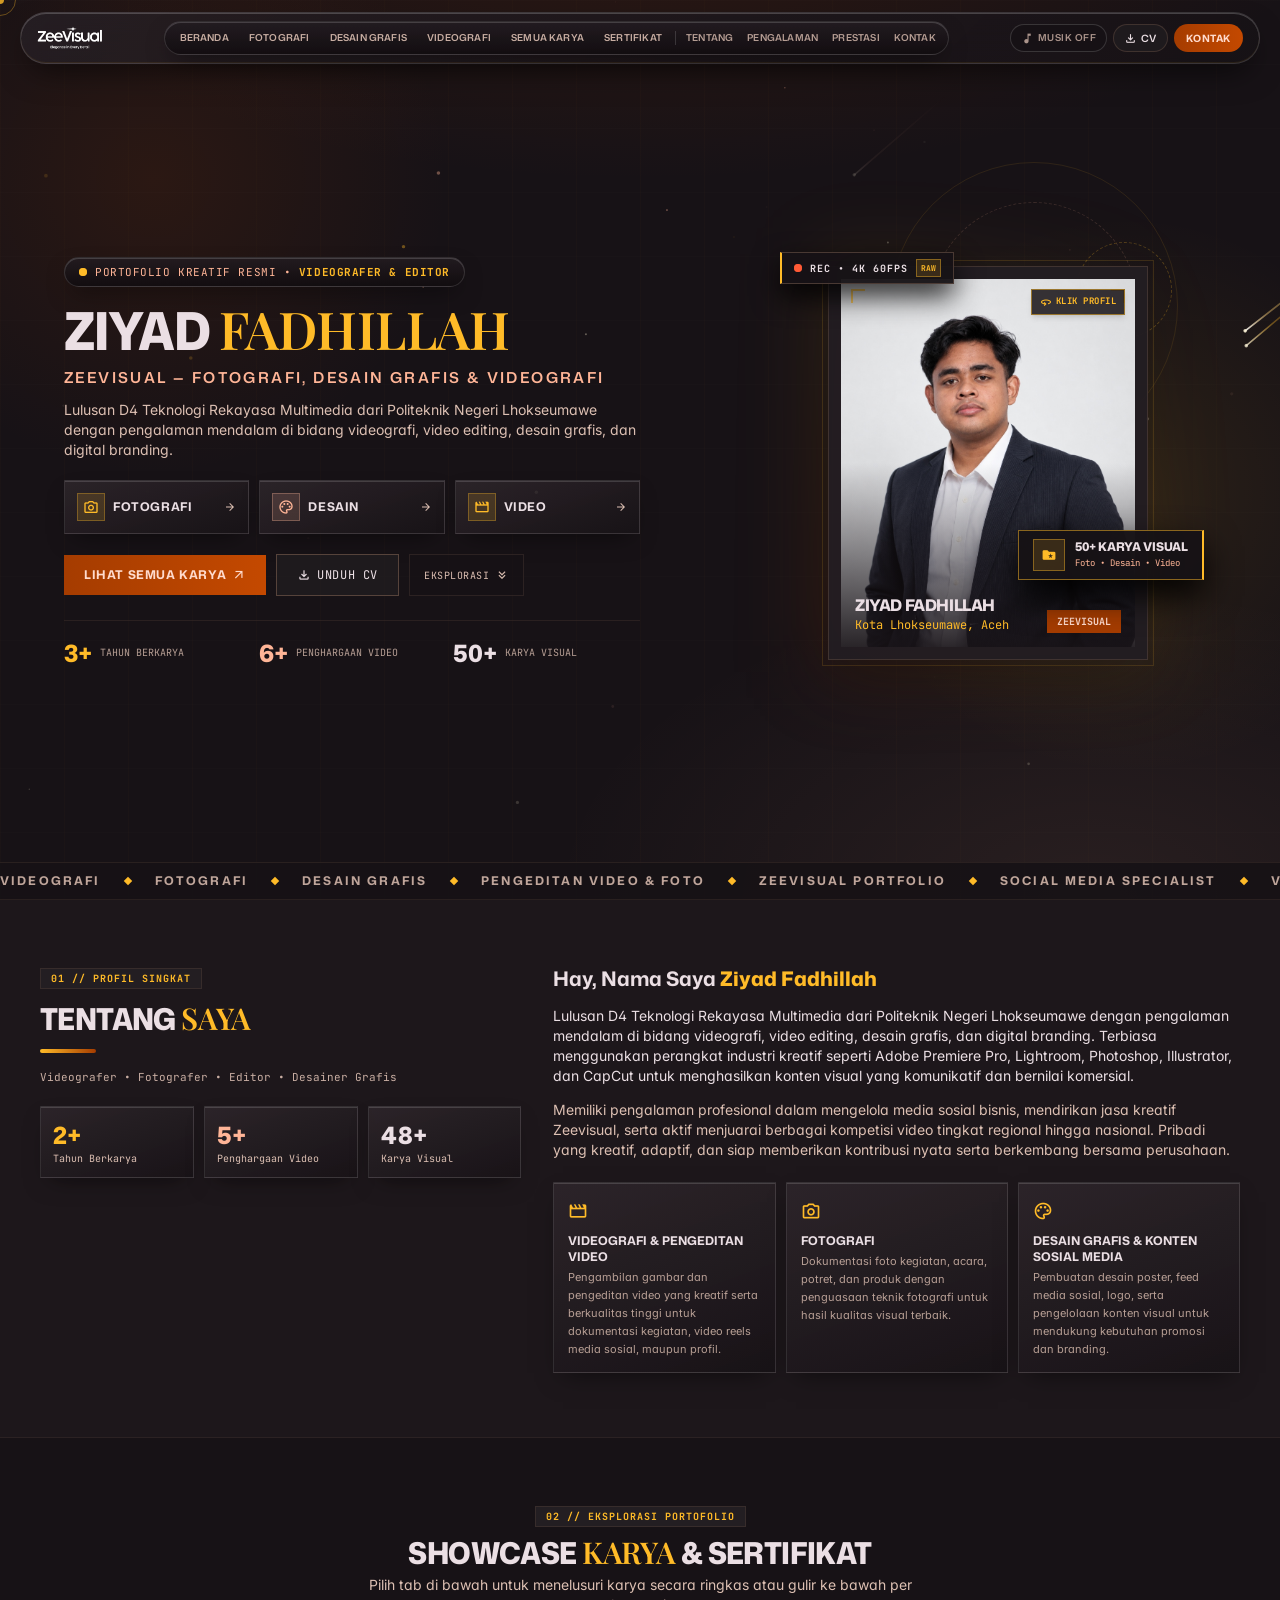
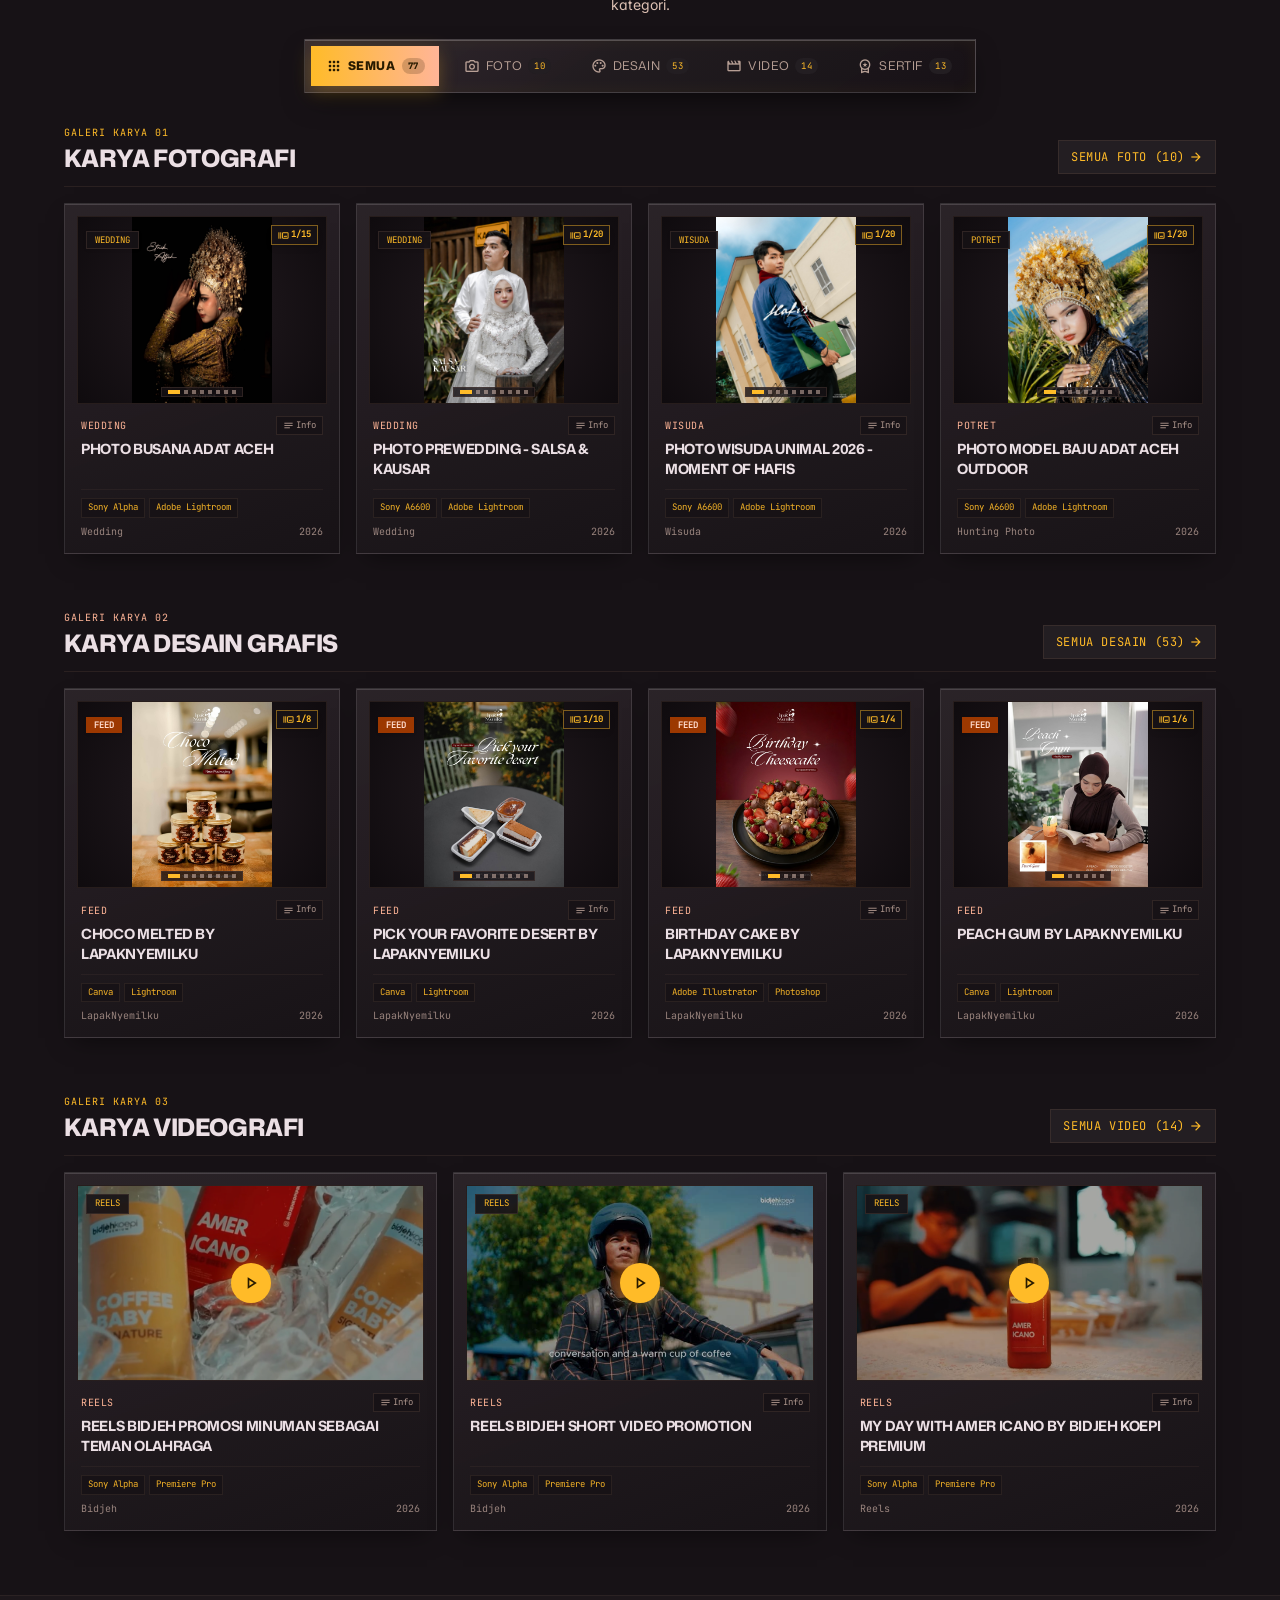
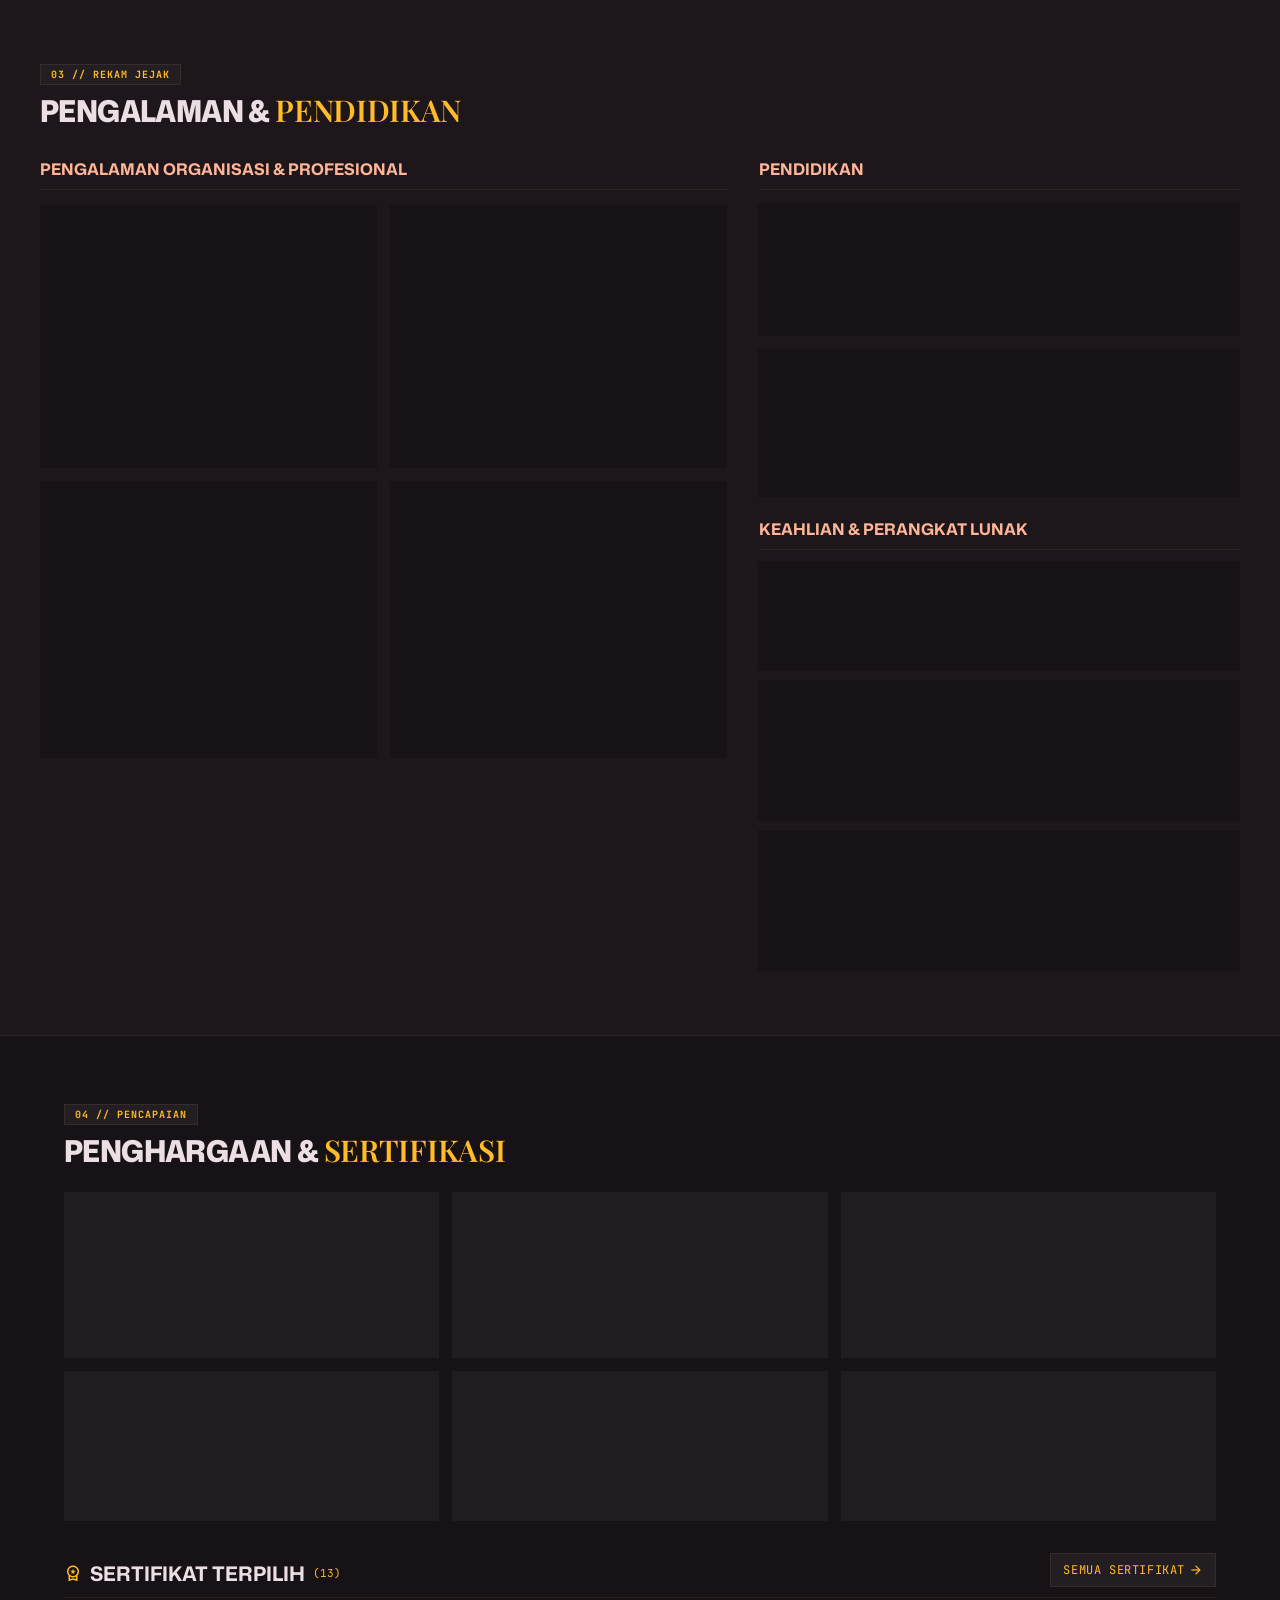
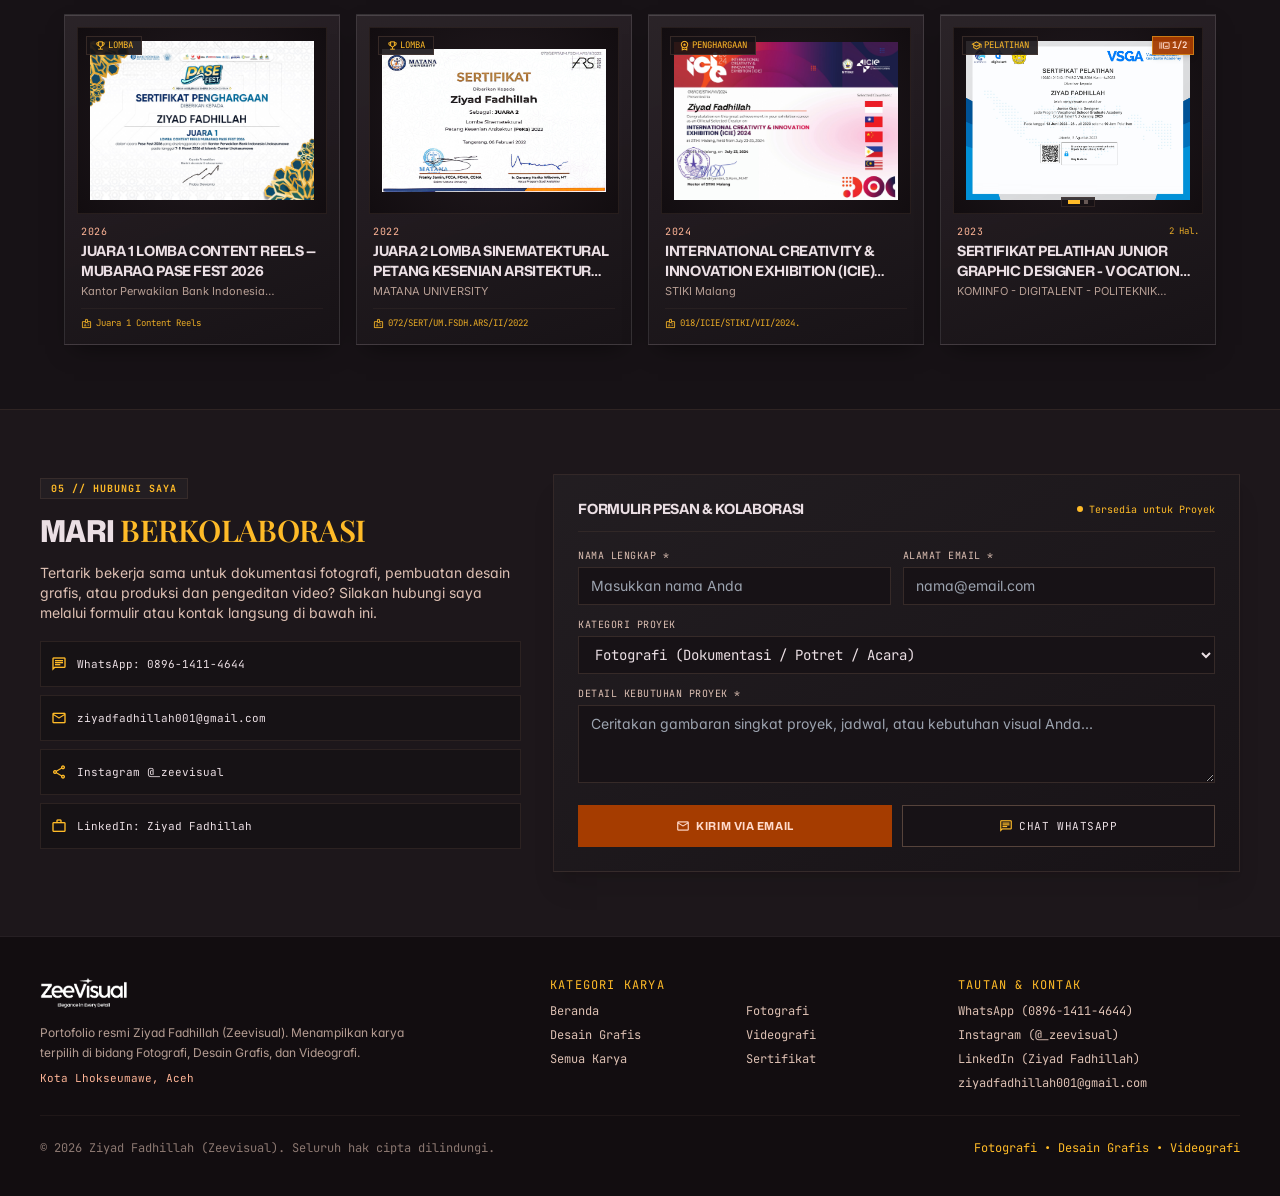
==== commit 6229a39f: "Fix Navbar KONTAK button alignment and container width so all items stay inside navbar pill" ====
--- a/index.html
+++ b/index.html
@@ -12,8 +12,8 @@
     <link rel="preconnect" href="https://fonts.gstatic.com" crossorigin />
     <link href="https://fonts.googleapis.com/css2?family=Mona+Sans:wdth,wght@75..125,400..900&family=Playfair+Display:wght@600;700&family=Inter:wght@400;500;600;700&family=JetBrains+Mono:wght@400;500;700&display=swap" rel="stylesheet" />
     <link href="https://fonts.googleapis.com/css2?family=Material+Symbols+Outlined:opsz,wght,FILL,GRAD@20..48,100..700,0..1,-50..200" rel="stylesheet" />
-    <script type="module" crossorigin src="/assets/index-zltSgOC0.js"></script>
-    <link rel="stylesheet" crossorigin href="/assets/index-CFfzIU-h.css">
+    <script type="module" crossorigin src="/assets/index-aV_VXeqH.js"></script>
+    <link rel="stylesheet" crossorigin href="/assets/index-CM6xAK_p.css">
   </head>
   <body class="bg-background font-body text-on-surface antialiased selection:bg-primary selection:text-on-primary">
     <div id="root"></div>
--- a/assets/index-CM6xAK_p.css
+++ b/assets/index-CM6xAK_p.css
@@ -0,0 +1 @@
+*,:before,:after{--tw-border-spacing-x: 0;--tw-border-spacing-y: 0;--tw-translate-x: 0;--tw-translate-y: 0;--tw-rotate: 0;--tw-skew-x: 0;--tw-skew-y: 0;--tw-scale-x: 1;--tw-scale-y: 1;--tw-pan-x: ;--tw-pan-y: ;--tw-pinch-zoom: ;--tw-scroll-snap-strictness: proximity;--tw-gradient-from-position: ;--tw-gradient-via-position: ;--tw-gradient-to-position: ;--tw-ordinal: ;--tw-slashed-zero: ;--tw-numeric-figure: ;--tw-numeric-spacing: ;--tw-numeric-fraction: ;--tw-ring-inset: ;--tw-ring-offset-width: 0px;--tw-ring-offset-color: #fff;--tw-ring-color: rgb(59 130 246 / .5);--tw-ring-offset-shadow: 0 0 #0000;--tw-ring-shadow: 0 0 #0000;--tw-shadow: 0 0 #0000;--tw-shadow-colored: 0 0 #0000;--tw-blur: ;--tw-brightness: ;--tw-contrast: ;--tw-grayscale: ;--tw-hue-rotate: ;--tw-invert: ;--tw-saturate: ;--tw-sepia: ;--tw-drop-shadow: ;--tw-backdrop-blur: ;--tw-backdrop-brightness: ;--tw-backdrop-contrast: ;--tw-backdrop-grayscale: ;--tw-backdrop-hue-rotate: ;--tw-backdrop-invert: ;--tw-backdrop-opacity: ;--tw-backdrop-saturate: ;--tw-backdrop-sepia: ;--tw-contain-size: ;--tw-contain-layout: ;--tw-contain-paint: ;--tw-contain-style: }::backdrop{--tw-border-spacing-x: 0;--tw-border-spacing-y: 0;--tw-translate-x: 0;--tw-translate-y: 0;--tw-rotate: 0;--tw-skew-x: 0;--tw-skew-y: 0;--tw-scale-x: 1;--tw-scale-y: 1;--tw-pan-x: ;--tw-pan-y: ;--tw-pinch-zoom: ;--tw-scroll-snap-strictness: proximity;--tw-gradient-from-position: ;--tw-gradient-via-position: ;--tw-gradient-to-position: ;--tw-ordinal: ;--tw-slashed-zero: ;--tw-numeric-figure: ;--tw-numeric-spacing: ;--tw-numeric-fraction: ;--tw-ring-inset: ;--tw-ring-offset-width: 0px;--tw-ring-offset-color: #fff;--tw-ring-color: rgb(59 130 246 / .5);--tw-ring-offset-shadow: 0 0 #0000;--tw-ring-shadow: 0 0 #0000;--tw-shadow: 0 0 #0000;--tw-shadow-colored: 0 0 #0000;--tw-blur: ;--tw-brightness: ;--tw-contrast: ;--tw-grayscale: ;--tw-hue-rotate: ;--tw-invert: ;--tw-saturate: ;--tw-sepia: ;--tw-drop-shadow: ;--tw-backdrop-blur: ;--tw-backdrop-brightness: ;--tw-backdrop-contrast: ;--tw-backdrop-grayscale: ;--tw-backdrop-hue-rotate: ;--tw-backdrop-invert: ;--tw-backdrop-opacity: ;--tw-backdrop-saturate: ;--tw-backdrop-sepia: ;--tw-contain-size: ;--tw-contain-layout: ;--tw-contain-paint: ;--tw-contain-style: }*,:before,:after{box-sizing:border-box;border-width:0;border-style:solid;border-color:#e5e7eb}:before,:after{--tw-content: ""}html,:host{line-height:1.5;-webkit-text-size-adjust:100%;-moz-tab-size:4;-o-tab-size:4;tab-size:4;font-family:ui-sans-serif,system-ui,sans-serif,"Apple Color Emoji","Segoe UI Emoji",Segoe UI Symbol,"Noto Color Emoji";font-feature-settings:normal;font-variation-settings:normal;-webkit-tap-highlight-color:transparent}body{margin:0;line-height:inherit}hr{height:0;color:inherit;border-top-width:1px}abbr:where([title]){-webkit-text-decoration:underline dotted;text-decoration:underline dotted}h1,h2,h3,h4,h5,h6{font-size:inherit;font-weight:inherit}a{color:inherit;text-decoration:inherit}b,strong{font-weight:bolder}code,kbd,samp,pre{font-family:JetBrains Mono,ui-monospace,monospace;font-feature-settings:normal;font-variation-settings:normal;font-size:1em}small{font-size:80%}sub,sup{font-size:75%;line-height:0;position:relative;vertical-align:baseline}sub{bottom:-.25em}sup{top:-.5em}table{text-indent:0;border-color:inherit;border-collapse:collapse}button,input,optgroup,select,textarea{font-family:inherit;font-feature-settings:inherit;font-variation-settings:inherit;font-size:100%;font-weight:inherit;line-height:inherit;letter-spacing:inherit;color:inherit;margin:0;padding:0}button,select{text-transform:none}button,input:where([type=button]),input:where([type=reset]),input:where([type=submit]){-webkit-appearance:button;background-color:transparent;background-image:none}:-moz-focusring{outline:auto}:-moz-ui-invalid{box-shadow:none}progress{vertical-align:baseline}::-webkit-inner-spin-button,::-webkit-outer-spin-button{height:auto}[type=search]{-webkit-appearance:textfield;outline-offset:-2px}::-webkit-search-decoration{-webkit-appearance:none}::-webkit-file-upload-button{-webkit-appearance:button;font:inherit}summary{display:list-item}blockquote,dl,dd,h1,h2,h3,h4,h5,h6,hr,figure,p,pre{margin:0}fieldset{margin:0;padding:0}legend{padding:0}ol,ul,menu{list-style:none;margin:0;padding:0}dialog{padding:0}textarea{resize:vertical}input::-moz-placeholder,textarea::-moz-placeholder{opacity:1;color:#9ca3af}input::placeholder,textarea::placeholder{opacity:1;color:#9ca3af}button,[role=button]{cursor:pointer}:disabled{cursor:default}img,svg,video,canvas,audio,iframe,embed,object{display:block;vertical-align:middle}img,video{max-width:100%;height:auto}[hidden]:where(:not([hidden=until-found])){display:none}html{scroll-behavior:smooth;color-scheme:dark}html,body{margin:0;padding:0;background-color:#171216;color:#ebdfe5;overflow-x:hidden;font-family:Inter,sans-serif;font-feature-settings:"cv11","ss01";-webkit-font-smoothing:antialiased;-moz-osx-font-smoothing:grayscale;text-rendering:optimizeLegibility}.font-headline{font-variation-settings:"wdth" 100}h1.font-headline,h2.font-headline{font-variation-settings:"wdth" 96}main>:first-child{margin-top:0!important}main>:last-child{margin-bottom:0!important}.pointer-events-none{pointer-events:none}.pointer-events-auto{pointer-events:auto}.fixed{position:fixed}.absolute{position:absolute}.relative{position:relative}.sticky{position:sticky}.-inset-1\.5{top:-.375rem;right:-.375rem;bottom:-.375rem;left:-.375rem}.-inset-3{top:-.75rem;right:-.75rem;bottom:-.75rem;left:-.75rem}.inset-0{top:0;right:0;bottom:0;left:0}.inset-2{top:.5rem;right:.5rem;bottom:.5rem;left:.5rem}.-left-4{left:-1rem}.-right-4{right:-1rem}.-right-6{right:-1.5rem}.-top-3\.5{top:-.875rem}.-top-6{top:-1.5rem}.bottom-0{bottom:0}.bottom-1\.5{bottom:.375rem}.bottom-16{bottom:4rem}.bottom-2{bottom:.5rem}.bottom-3{bottom:.75rem}.bottom-4{bottom:1rem}.bottom-6{bottom:1.5rem}.left-0{left:0}.left-1\.5{left:.375rem}.left-1\/2{left:50%}.left-2{left:.5rem}.left-2\.5{left:.625rem}.left-3{left:.75rem}.left-6{left:1.5rem}.right-0{right:0}.right-1\.5{right:.375rem}.right-2{right:.5rem}.right-2\.5{right:.625rem}.right-3{right:.75rem}.right-4{right:1rem}.right-6{right:1.5rem}.right-\[8\%\]{right:8%}.top-0{top:0}.top-1\.5{top:.375rem}.top-1\/2{top:50%}.top-2{top:.5rem}.top-2\.5{top:.625rem}.top-3{top:.75rem}.top-\[18\%\]{top:18%}.-z-10{z-index:-10}.z-0{z-index:0}.z-10{z-index:10}.z-20{z-index:20}.z-30{z-index:30}.z-40{z-index:40}.z-50{z-index:50}.z-\[10000\]{z-index:10000}.z-\[120\]{z-index:120}.z-\[1\]{z-index:1}.z-\[9998\]{z-index:9998}.z-\[9999\]{z-index:9999}.order-1{order:1}.order-2{order:2}.mx-0\.5{margin-left:.125rem;margin-right:.125rem}.mx-auto{margin-left:auto;margin-right:auto}.my-1{margin-top:.25rem;margin-bottom:.25rem}.my-auto{margin-top:auto;margin-bottom:auto}.-ml-1{margin-left:-.25rem}.-ml-4{margin-left:-1rem}.-mt-1{margin-top:-.25rem}.-mt-4{margin-top:-1rem}.mb-0\.5{margin-bottom:.125rem}.mb-1{margin-bottom:.25rem}.mb-1\.5{margin-bottom:.375rem}.mb-2{margin-bottom:.5rem}.mb-2\.5{margin-bottom:.625rem}.mb-3{margin-bottom:.75rem}.mb-4{margin-bottom:1rem}.mb-5{margin-bottom:1.25rem}.mb-6{margin-bottom:1.5rem}.mb-7{margin-bottom:1.75rem}.mb-8{margin-bottom:2rem}.ml-1{margin-left:.25rem}.mr-1{margin-right:.25rem}.mt-0\.5{margin-top:.125rem}.mt-1{margin-top:.25rem}.mt-2{margin-top:.5rem}.mt-2\.5{margin-top:.625rem}.mt-3{margin-top:.75rem}.mt-5{margin-top:1.25rem}.mt-8{margin-top:2rem}.mt-auto{margin-top:auto}.line-clamp-1{overflow:hidden;display:-webkit-box;-webkit-box-orient:vertical;-webkit-line-clamp:1}.line-clamp-2{overflow:hidden;display:-webkit-box;-webkit-box-orient:vertical;-webkit-line-clamp:2}.line-clamp-3{overflow:hidden;display:-webkit-box;-webkit-box-orient:vertical;-webkit-line-clamp:3}.line-clamp-4{overflow:hidden;display:-webkit-box;-webkit-box-orient:vertical;-webkit-line-clamp:4}.block{display:block}.inline-block{display:inline-block}.inline{display:inline}.flex{display:flex}.inline-flex{display:inline-flex}.grid{display:grid}.hidden{display:none}.aspect-\[3\/4\]{aspect-ratio:3/4}.aspect-\[4\/3\]{aspect-ratio:4/3}.aspect-\[4\/5\]{aspect-ratio:4/5}.aspect-\[9\/16\]{aspect-ratio:9/16}.aspect-video{aspect-ratio:16 / 9}.h-1{height:.25rem}.h-1\.5{height:.375rem}.h-10{height:2.5rem}.h-11{height:2.75rem}.h-12{height:3rem}.h-14{height:3.5rem}.h-2{height:.5rem}.h-2\.5{height:.625rem}.h-20{height:5rem}.h-24{height:6rem}.h-3{height:.75rem}.h-3\.5{height:.875rem}.h-36{height:9rem}.h-4{height:1rem}.h-40{height:10rem}.h-52{height:13rem}.h-6{height:1.5rem}.h-7{height:1.75rem}.h-72{height:18rem}.h-8{height:2rem}.h-9{height:2.25rem}.h-\[1\.5px\]{height:1.5px}.h-\[340px\]{height:340px}.h-\[58vh\]{height:58vh}.h-full{height:100%}.max-h-72{max-height:18rem}.max-h-\[380px\]{max-height:380px}.max-h-\[460px\]{max-height:460px}.max-h-\[58vh\]{max-height:58vh}.max-h-\[66vh\]{max-height:66vh}.max-h-\[78vh\]{max-height:78vh}.max-h-\[80vh\]{max-height:80vh}.max-h-\[92vh\]{max-height:92vh}.max-h-\[94vh\]{max-height:94vh}.max-h-none{max-height:none}.min-h-\[100dvh\]{min-height:100dvh}.min-h-\[300px\]{min-height:300px}.min-h-\[540px\]{min-height:540px}.min-h-\[80px\]{min-height:80px}.min-h-screen{min-height:100vh}.w-1{width:.25rem}.w-1\.5{width:.375rem}.w-10{width:2.5rem}.w-11{width:2.75rem}.w-12{width:3rem}.w-14{width:3.5rem}.w-16{width:4rem}.w-2{width:.5rem}.w-2\.5{width:.625rem}.w-20{width:5rem}.w-24{width:6rem}.w-28{width:7rem}.w-3{width:.75rem}.w-3\.5{width:.875rem}.w-4{width:1rem}.w-5{width:1.25rem}.w-52{width:13rem}.w-6{width:1.5rem}.w-7{width:1.75rem}.w-72{width:18rem}.w-8{width:2rem}.w-9{width:2.25rem}.w-\[170\%\]{width:170%}.w-\[1px\]{width:1px}.w-\[300px\]{width:300px}.w-\[340px\]{width:340px}.w-auto{width:auto}.w-full{width:100%}.min-w-0{min-width:0px}.min-w-\[64px\]{min-width:64px}.max-w-2xl{max-width:42rem}.max-w-3xl{max-width:48rem}.max-w-5xl{max-width:64rem}.max-w-6xl{max-width:72rem}.max-w-\[1200px\]{max-width:1200px}.max-w-\[1340px\]{max-width:1340px}.max-w-\[1440px\]{max-width:1440px}.max-w-\[230px\]{max-width:230px}.max-w-\[85\%\]{max-width:85%}.max-w-full{max-width:100%}.max-w-lg{max-width:32rem}.max-w-md{max-width:28rem}.max-w-none{max-width:none}.max-w-sm{max-width:24rem}.max-w-xl{max-width:36rem}.max-w-xs{max-width:20rem}.flex-1{flex:1 1 0%}.shrink-0{flex-shrink:0}.origin-left{transform-origin:left}.-translate-x-1\/2{--tw-translate-x: -50%;transform:translate(var(--tw-translate-x),var(--tw-translate-y)) rotate(var(--tw-rotate)) skew(var(--tw-skew-x)) skewY(var(--tw-skew-y)) scaleX(var(--tw-scale-x)) scaleY(var(--tw-scale-y))}.-translate-x-4{--tw-translate-x: -1rem;transform:translate(var(--tw-translate-x),var(--tw-translate-y)) rotate(var(--tw-rotate)) skew(var(--tw-skew-x)) skewY(var(--tw-skew-y)) scaleX(var(--tw-scale-x)) scaleY(var(--tw-scale-y))}.-translate-y-0\.5{--tw-translate-y: -.125rem;transform:translate(var(--tw-translate-x),var(--tw-translate-y)) rotate(var(--tw-rotate)) skew(var(--tw-skew-x)) skewY(var(--tw-skew-y)) scaleX(var(--tw-scale-x)) scaleY(var(--tw-scale-y))}.-translate-y-1\/2{--tw-translate-y: -50%;transform:translate(var(--tw-translate-x),var(--tw-translate-y)) rotate(var(--tw-rotate)) skew(var(--tw-skew-x)) skewY(var(--tw-skew-y)) scaleX(var(--tw-scale-x)) scaleY(var(--tw-scale-y))}.translate-x-0{--tw-translate-x: 0px;transform:translate(var(--tw-translate-x),var(--tw-translate-y)) rotate(var(--tw-rotate)) skew(var(--tw-skew-x)) skewY(var(--tw-skew-y)) scaleX(var(--tw-scale-x)) scaleY(var(--tw-scale-y))}.translate-x-4{--tw-translate-x: 1rem;transform:translate(var(--tw-translate-x),var(--tw-translate-y)) rotate(var(--tw-rotate)) skew(var(--tw-skew-x)) skewY(var(--tw-skew-y)) scaleX(var(--tw-scale-x)) scaleY(var(--tw-scale-y))}.translate-y-0{--tw-translate-y: 0px;transform:translate(var(--tw-translate-x),var(--tw-translate-y)) rotate(var(--tw-rotate)) skew(var(--tw-skew-x)) skewY(var(--tw-skew-y)) scaleX(var(--tw-scale-x)) scaleY(var(--tw-scale-y))}.translate-y-1\.5{--tw-translate-y: .375rem;transform:translate(var(--tw-translate-x),var(--tw-translate-y)) rotate(var(--tw-rotate)) skew(var(--tw-skew-x)) skewY(var(--tw-skew-y)) scaleX(var(--tw-scale-x)) scaleY(var(--tw-scale-y))}.translate-y-6{--tw-translate-y: 1.5rem;transform:translate(var(--tw-translate-x),var(--tw-translate-y)) rotate(var(--tw-rotate)) skew(var(--tw-skew-x)) skewY(var(--tw-skew-y)) scaleX(var(--tw-scale-x)) scaleY(var(--tw-scale-y))}.rotate-45{--tw-rotate: 45deg;transform:translate(var(--tw-translate-x),var(--tw-translate-y)) rotate(var(--tw-rotate)) skew(var(--tw-skew-x)) skewY(var(--tw-skew-y)) scaleX(var(--tw-scale-x)) scaleY(var(--tw-scale-y))}.scale-0{--tw-scale-x: 0;--tw-scale-y: 0;transform:translate(var(--tw-translate-x),var(--tw-translate-y)) rotate(var(--tw-rotate)) skew(var(--tw-skew-x)) skewY(var(--tw-skew-y)) scaleX(var(--tw-scale-x)) scaleY(var(--tw-scale-y))}.scale-100{--tw-scale-x: 1;--tw-scale-y: 1;transform:translate(var(--tw-translate-x),var(--tw-translate-y)) rotate(var(--tw-rotate)) skew(var(--tw-skew-x)) skewY(var(--tw-skew-y)) scaleX(var(--tw-scale-x)) scaleY(var(--tw-scale-y))}.scale-105{--tw-scale-x: 1.05;--tw-scale-y: 1.05;transform:translate(var(--tw-translate-x),var(--tw-translate-y)) rotate(var(--tw-rotate)) skew(var(--tw-skew-x)) skewY(var(--tw-skew-y)) scaleX(var(--tw-scale-x)) scaleY(var(--tw-scale-y))}.scale-110{--tw-scale-x: 1.1;--tw-scale-y: 1.1;transform:translate(var(--tw-translate-x),var(--tw-translate-y)) rotate(var(--tw-rotate)) skew(var(--tw-skew-x)) skewY(var(--tw-skew-y)) scaleX(var(--tw-scale-x)) scaleY(var(--tw-scale-y))}.scale-125{--tw-scale-x: 1.25;--tw-scale-y: 1.25;transform:translate(var(--tw-translate-x),var(--tw-translate-y)) rotate(var(--tw-rotate)) skew(var(--tw-skew-x)) skewY(var(--tw-skew-y)) scaleX(var(--tw-scale-x)) scaleY(var(--tw-scale-y))}.scale-75{--tw-scale-x: .75;--tw-scale-y: .75;transform:translate(var(--tw-translate-x),var(--tw-translate-y)) rotate(var(--tw-rotate)) skew(var(--tw-skew-x)) skewY(var(--tw-skew-y)) scaleX(var(--tw-scale-x)) scaleY(var(--tw-scale-y))}.scale-95{--tw-scale-x: .95;--tw-scale-y: .95;transform:translate(var(--tw-translate-x),var(--tw-translate-y)) rotate(var(--tw-rotate)) skew(var(--tw-skew-x)) skewY(var(--tw-skew-y)) scaleX(var(--tw-scale-x)) scaleY(var(--tw-scale-y))}.scale-\[1\.02\]{--tw-scale-x: 1.02;--tw-scale-y: 1.02;transform:translate(var(--tw-translate-x),var(--tw-translate-y)) rotate(var(--tw-rotate)) skew(var(--tw-skew-x)) skewY(var(--tw-skew-y)) scaleX(var(--tw-scale-x)) scaleY(var(--tw-scale-y))}.scale-\[1\.03\]{--tw-scale-x: 1.03;--tw-scale-y: 1.03;transform:translate(var(--tw-translate-x),var(--tw-translate-y)) rotate(var(--tw-rotate)) skew(var(--tw-skew-x)) skewY(var(--tw-skew-y)) scaleX(var(--tw-scale-x)) scaleY(var(--tw-scale-y))}.transform{transform:translate(var(--tw-translate-x),var(--tw-translate-y)) rotate(var(--tw-rotate)) skew(var(--tw-skew-x)) skewY(var(--tw-skew-y)) scaleX(var(--tw-scale-x)) scaleY(var(--tw-scale-y))}@keyframes bounce{0%,to{transform:translateY(-25%);animation-timing-function:cubic-bezier(.8,0,1,1)}50%{transform:none;animation-timing-function:cubic-bezier(0,0,.2,1)}}.animate-bounce{animation:bounce 1s infinite}@keyframes ping{75%,to{transform:scale(2);opacity:0}}.animate-ping{animation:ping 1s cubic-bezier(0,0,.2,1) infinite}@keyframes pulse{50%{opacity:.5}}.animate-pulse{animation:pulse 2s cubic-bezier(.4,0,.6,1) infinite}@keyframes spin{to{transform:rotate(360deg)}}.animate-spin{animation:spin 1s linear infinite}.cursor-default{cursor:default}.cursor-grab{cursor:grab}.cursor-pointer{cursor:pointer}.cursor-zoom-in{cursor:zoom-in}.cursor-zoom-out{cursor:zoom-out}.select-none{-webkit-user-select:none;-moz-user-select:none;user-select:none}.resize-y{resize:vertical}.resize{resize:both}.grid-cols-1{grid-template-columns:repeat(1,minmax(0,1fr))}.grid-cols-2{grid-template-columns:repeat(2,minmax(0,1fr))}.grid-cols-3{grid-template-columns:repeat(3,minmax(0,1fr))}.grid-cols-4{grid-template-columns:repeat(4,minmax(0,1fr))}.grid-cols-5{grid-template-columns:repeat(5,minmax(0,1fr))}.flex-col{flex-direction:column}.flex-wrap{flex-wrap:wrap}.content-start{align-content:flex-start}.items-start{align-items:flex-start}.items-end{align-items:flex-end}.items-center{align-items:center}.items-stretch{align-items:stretch}.justify-end{justify-content:flex-end}.justify-center{justify-content:center}.justify-between{justify-content:space-between}.gap-0\.5{gap:.125rem}.gap-1{gap:.25rem}.gap-1\.5{gap:.375rem}.gap-2{gap:.5rem}.gap-2\.5{gap:.625rem}.gap-3{gap:.75rem}.gap-3\.5{gap:.875rem}.gap-4{gap:1rem}.gap-5{gap:1.25rem}.gap-6{gap:1.5rem}.gap-8{gap:2rem}.space-y-1>:not([hidden])~:not([hidden]){--tw-space-y-reverse: 0;margin-top:calc(.25rem * calc(1 - var(--tw-space-y-reverse)));margin-bottom:calc(.25rem * var(--tw-space-y-reverse))}.space-y-1\.5>:not([hidden])~:not([hidden]){--tw-space-y-reverse: 0;margin-top:calc(.375rem * calc(1 - var(--tw-space-y-reverse)));margin-bottom:calc(.375rem * var(--tw-space-y-reverse))}.space-y-10>:not([hidden])~:not([hidden]){--tw-space-y-reverse: 0;margin-top:calc(2.5rem * calc(1 - var(--tw-space-y-reverse)));margin-bottom:calc(2.5rem * var(--tw-space-y-reverse))}.space-y-12>:not([hidden])~:not([hidden]){--tw-space-y-reverse: 0;margin-top:calc(3rem * calc(1 - var(--tw-space-y-reverse)));margin-bottom:calc(3rem * var(--tw-space-y-reverse))}.space-y-2>:not([hidden])~:not([hidden]){--tw-space-y-reverse: 0;margin-top:calc(.5rem * calc(1 - var(--tw-space-y-reverse)));margin-bottom:calc(.5rem * var(--tw-space-y-reverse))}.space-y-2\.5>:not([hidden])~:not([hidden]){--tw-space-y-reverse: 0;margin-top:calc(.625rem * calc(1 - var(--tw-space-y-reverse)));margin-bottom:calc(.625rem * var(--tw-space-y-reverse))}.space-y-3>:not([hidden])~:not([hidden]){--tw-space-y-reverse: 0;margin-top:calc(.75rem * calc(1 - var(--tw-space-y-reverse)));margin-bottom:calc(.75rem * var(--tw-space-y-reverse))}.space-y-3\.5>:not([hidden])~:not([hidden]){--tw-space-y-reverse: 0;margin-top:calc(.875rem * calc(1 - var(--tw-space-y-reverse)));margin-bottom:calc(.875rem * var(--tw-space-y-reverse))}.space-y-4>:not([hidden])~:not([hidden]){--tw-space-y-reverse: 0;margin-top:calc(1rem * calc(1 - var(--tw-space-y-reverse)));margin-bottom:calc(1rem * var(--tw-space-y-reverse))}.space-y-5>:not([hidden])~:not([hidden]){--tw-space-y-reverse: 0;margin-top:calc(1.25rem * calc(1 - var(--tw-space-y-reverse)));margin-bottom:calc(1.25rem * var(--tw-space-y-reverse))}.space-y-6>:not([hidden])~:not([hidden]){--tw-space-y-reverse: 0;margin-top:calc(1.5rem * calc(1 - var(--tw-space-y-reverse)));margin-bottom:calc(1.5rem * var(--tw-space-y-reverse))}.space-y-8>:not([hidden])~:not([hidden]){--tw-space-y-reverse: 0;margin-top:calc(2rem * calc(1 - var(--tw-space-y-reverse)));margin-bottom:calc(2rem * var(--tw-space-y-reverse))}.divide-y>:not([hidden])~:not([hidden]){--tw-divide-y-reverse: 0;border-top-width:calc(1px * calc(1 - var(--tw-divide-y-reverse)));border-bottom-width:calc(1px * var(--tw-divide-y-reverse))}.divide-\[\#56433b\]\/30>:not([hidden])~:not([hidden]){border-color:#56433b4d}.self-start{align-self:flex-start}.self-end{align-self:flex-end}.overflow-auto{overflow:auto}.overflow-hidden{overflow:hidden}.overflow-x-auto{overflow-x:auto}.overflow-y-auto{overflow-y:auto}.overflow-x-hidden{overflow-x:hidden}.truncate{overflow:hidden;text-overflow:ellipsis;white-space:nowrap}.whitespace-nowrap{white-space:nowrap}.whitespace-pre-line{white-space:pre-line}.break-words{overflow-wrap:break-word}.break-all{word-break:break-all}.rounded,.rounded-2xl{border-radius:0}.rounded-3xl{border-radius:1.5rem}.rounded-full{border-radius:9999px}.rounded-lg,.rounded-md,.rounded-xl{border-radius:0}.rounded-bl{border-bottom-left-radius:0}.rounded-br{border-bottom-right-radius:0}.rounded-tl{border-top-left-radius:0}.rounded-tr{border-top-right-radius:0}.border{border-width:1px}.border-2{border-width:2px}.border-y{border-top-width:1px;border-bottom-width:1px}.border-b{border-bottom-width:1px}.border-b-2{border-bottom-width:2px}.border-l-2{border-left-width:2px}.border-l-4{border-left-width:4px}.border-r-2{border-right-width:2px}.border-t{border-top-width:1px}.border-t-2{border-top-width:2px}.border-dashed{border-style:dashed}.border-\[\#3a3337\]\/50{border-color:#3a333780}.border-\[\#56433b\]{--tw-border-opacity: 1;border-color:rgb(86 67 59 / var(--tw-border-opacity, 1))}.border-\[\#56433b\]\/20{border-color:#56433b33}.border-\[\#56433b\]\/25{border-color:#56433b40}.border-\[\#56433b\]\/30{border-color:#56433b4d}.border-\[\#56433b\]\/35{border-color:#56433b59}.border-\[\#56433b\]\/40{border-color:#56433b66}.border-\[\#56433b\]\/50{border-color:#56433b80}.border-\[\#56433b\]\/60{border-color:#56433b99}.border-\[\#56433b\]\/70{border-color:#56433bb3}.border-\[\#56433b\]\/80{border-color:#56433bcc}.border-\[\#a53c00\]\/60{border-color:#a53c0099}.border-\[\#ffb597\]\/15{border-color:#ffb59726}.border-\[\#ffb597\]\/25{border-color:#ffb59740}.border-\[\#ffb597\]\/30{border-color:#ffb5974d}.border-\[\#ffb597\]\/40{border-color:#ffb59766}.border-\[\#ffb597\]\/50{border-color:#ffb59780}.border-\[\#ffbb28\]{--tw-border-opacity: 1;border-color:rgb(255 187 40 / var(--tw-border-opacity, 1))}.border-\[\#ffbb28\]\/10{border-color:#ffbb281a}.border-\[\#ffbb28\]\/15{border-color:#ffbb2826}.border-\[\#ffbb28\]\/25{border-color:#ffbb2840}.border-\[\#ffbb28\]\/30{border-color:#ffbb284d}.border-\[\#ffbb28\]\/35{border-color:#ffbb2859}.border-\[\#ffbb28\]\/40{border-color:#ffbb2866}.border-\[\#ffbb28\]\/45{border-color:#ffbb2873}.border-\[\#ffbb28\]\/50{border-color:#ffbb2880}.border-\[\#ffbb28\]\/60{border-color:#ffbb2899}.border-\[\#ffbb28\]\/70{border-color:#ffbb28b3}.border-\[\#ffbb28\]\/80{border-color:#ffbb28cc}.border-\[\#ffbb28\]\/90{border-color:#ffbb28e6}.border-emerald-500\/40{border-color:#10b98166}.border-red-400{--tw-border-opacity: 1;border-color:rgb(248 113 113 / var(--tw-border-opacity, 1))}.border-red-500\/40{border-color:#ef444466}.border-red-500\/50{border-color:#ef444480}.border-transparent{border-color:transparent}.border-white\/15{border-color:#ffffff26}.border-white\/20{border-color:#fff3}.border-l-\[\#ffbb28\]{--tw-border-opacity: 1;border-left-color:rgb(255 187 40 / var(--tw-border-opacity, 1))}.border-r-\[\#ffbb28\]{--tw-border-opacity: 1;border-right-color:rgb(255 187 40 / var(--tw-border-opacity, 1))}.bg-\[\#0b080a\]{--tw-bg-opacity: 1;background-color:rgb(11 8 10 / var(--tw-bg-opacity, 1))}.bg-\[\#0f0b0e\]{--tw-bg-opacity: 1;background-color:rgb(15 11 14 / var(--tw-bg-opacity, 1))}.bg-\[\#120d10\]{--tw-bg-opacity: 1;background-color:rgb(18 13 16 / var(--tw-bg-opacity, 1))}.bg-\[\#171216\]{--tw-bg-opacity: 1;background-color:rgb(23 18 22 / var(--tw-bg-opacity, 1))}.bg-\[\#171216\]\/70{background-color:#171216b3}.bg-\[\#171216\]\/80{background-color:#171216cc}.bg-\[\#171216\]\/85{background-color:#171216d9}.bg-\[\#171216\]\/90{background-color:#171216e6}.bg-\[\#171216\]\/95{background-color:#171216f2}.bg-\[\#201a1e\]\/75{background-color:#201a1ebf}.bg-\[\#231e22\]{--tw-bg-opacity: 1;background-color:rgb(35 30 34 / var(--tw-bg-opacity, 1))}.bg-\[\#231e22\]\/50{background-color:#231e2280}.bg-\[\#231e22\]\/60{background-color:#231e2299}.bg-\[\#231e22\]\/70{background-color:#231e22b3}.bg-\[\#231e22\]\/75{background-color:#231e22bf}.bg-\[\#231e22\]\/80{background-color:#231e22cc}.bg-\[\#231e22\]\/90{background-color:#231e22e6}.bg-\[\#231e22\]\/95{background-color:#231e22f2}.bg-\[\#281b00\]\/20{background-color:#281b0033}.bg-\[\#281f24\]{--tw-bg-opacity: 1;background-color:rgb(40 31 36 / var(--tw-bg-opacity, 1))}.bg-\[\#56433b\]{--tw-bg-opacity: 1;background-color:rgb(86 67 59 / var(--tw-bg-opacity, 1))}.bg-\[\#a53c00\]{--tw-bg-opacity: 1;background-color:rgb(165 60 0 / var(--tw-bg-opacity, 1))}.bg-\[\#a53c00\]\/25{background-color:#a53c0040}.bg-\[\#a53c00\]\/30{background-color:#a53c004d}.bg-\[\#a53c00\]\/90{background-color:#a53c00e6}.bg-\[\#a53c00\]\/95{background-color:#a53c00f2}.bg-\[\#ddc0b3\]\/35{background-color:#ddc0b359}.bg-\[\#ddc0b3\]\/40{background-color:#ddc0b366}.bg-\[\#ddc0b3\]\/50{background-color:#ddc0b380}.bg-\[\#ff5a36\]{--tw-bg-opacity: 1;background-color:rgb(255 90 54 / var(--tw-bg-opacity, 1))}.bg-\[\#ffb597\]\/15{background-color:#ffb59726}.bg-\[\#ffbb28\]{--tw-bg-opacity: 1;background-color:rgb(255 187 40 / var(--tw-bg-opacity, 1))}.bg-\[\#ffbb28\]\/10{background-color:#ffbb281a}.bg-\[\#ffbb28\]\/15{background-color:#ffbb2826}.bg-\[\#ffbb28\]\/20{background-color:#ffbb2833}.bg-\[\#ffbb28\]\/80{background-color:#ffbb28cc}.bg-background{--tw-bg-opacity: 1;background-color:rgb(23 18 22 / var(--tw-bg-opacity, 1))}.bg-black{--tw-bg-opacity: 1;background-color:rgb(0 0 0 / var(--tw-bg-opacity, 1))}.bg-black\/0{background-color:#0000}.bg-black\/30{background-color:#0000004d}.bg-black\/40{background-color:#0006}.bg-black\/75{background-color:#000000bf}.bg-black\/90{background-color:#000000e6}.bg-emerald-400{--tw-bg-opacity: 1;background-color:rgb(52 211 153 / var(--tw-bg-opacity, 1))}.bg-emerald-950\/50{background-color:#022c2280}.bg-emerald-950\/90{background-color:#022c22e6}.bg-red-950{--tw-bg-opacity: 1;background-color:rgb(69 10 10 / var(--tw-bg-opacity, 1))}.bg-red-950\/50{background-color:#450a0a80}.bg-red-950\/60{background-color:#450a0a99}.bg-transparent{background-color:transparent}.bg-white{--tw-bg-opacity: 1;background-color:rgb(255 255 255 / var(--tw-bg-opacity, 1))}.bg-white\/15{background-color:#ffffff26}.bg-gradient-to-br{background-image:linear-gradient(to bottom right,var(--tw-gradient-stops))}.bg-gradient-to-r{background-image:linear-gradient(to right,var(--tw-gradient-stops))}.bg-gradient-to-t{background-image:linear-gradient(to top,var(--tw-gradient-stops))}.bg-gradient-to-tr{background-image:linear-gradient(to top right,var(--tw-gradient-stops))}.from-\[\#171216\]\/90{--tw-gradient-from: rgb(23 18 22 / .9) var(--tw-gradient-from-position);--tw-gradient-to: rgb(23 18 22 / 0) var(--tw-gradient-to-position);--tw-gradient-stops: var(--tw-gradient-from), var(--tw-gradient-to)}.from-\[\#231e22\]\/95{--tw-gradient-from: rgb(35 30 34 / .95) var(--tw-gradient-from-position);--tw-gradient-to: rgb(35 30 34 / 0) var(--tw-gradient-to-position);--tw-gradient-stops: var(--tw-gradient-from), var(--tw-gradient-to)}.from-\[\#2b2226\]{--tw-gradient-from: #2b2226 var(--tw-gradient-from-position);--tw-gradient-to: rgb(43 34 38 / 0) var(--tw-gradient-to-position);--tw-gradient-stops: var(--tw-gradient-from), var(--tw-gradient-to)}.from-\[\#a53c00\]{--tw-gradient-from: #a53c00 var(--tw-gradient-from-position);--tw-gradient-to: rgb(165 60 0 / 0) var(--tw-gradient-to-position);--tw-gradient-stops: var(--tw-gradient-from), var(--tw-gradient-to)}.from-\[\#a53c00\]\/20{--tw-gradient-from: rgb(165 60 0 / .2) var(--tw-gradient-from-position);--tw-gradient-to: rgb(165 60 0 / 0) var(--tw-gradient-to-position);--tw-gradient-stops: var(--tw-gradient-from), var(--tw-gradient-to)}.from-\[\#ffbb28\]{--tw-gradient-from: #ffbb28 var(--tw-gradient-from-position);--tw-gradient-to: rgb(255 187 40 / 0) var(--tw-gradient-to-position);--tw-gradient-stops: var(--tw-gradient-from), var(--tw-gradient-to)}.from-\[\#ffbb28\]\/25{--tw-gradient-from: rgb(255 187 40 / .25) var(--tw-gradient-from-position);--tw-gradient-to: rgb(255 187 40 / 0) var(--tw-gradient-to-position);--tw-gradient-stops: var(--tw-gradient-from), var(--tw-gradient-to)}.via-\[\#1b1519\]{--tw-gradient-to: rgb(27 21 25 / 0) var(--tw-gradient-to-position);--tw-gradient-stops: var(--tw-gradient-from), #1b1519 var(--tw-gradient-via-position), var(--tw-gradient-to)}.via-\[\#ffbb28\]{--tw-gradient-to: rgb(255 187 40 / 0) var(--tw-gradient-to-position);--tw-gradient-stops: var(--tw-gradient-from), #ffbb28 var(--tw-gradient-via-position), var(--tw-gradient-to)}.via-\[\#ffbb28\]\/10{--tw-gradient-to: rgb(255 187 40 / 0) var(--tw-gradient-to-position);--tw-gradient-stops: var(--tw-gradient-from), rgb(255 187 40 / .1) var(--tw-gradient-via-position), var(--tw-gradient-to)}.via-transparent{--tw-gradient-to: rgb(0 0 0 / 0) var(--tw-gradient-to-position);--tw-gradient-stops: var(--tw-gradient-from), transparent var(--tw-gradient-via-position), var(--tw-gradient-to)}.to-\[\#120d10\]{--tw-gradient-to: #120d10 var(--tw-gradient-to-position)}.to-\[\#181317\]\/95{--tw-gradient-to: rgb(24 19 23 / .95) var(--tw-gradient-to-position)}.to-\[\#a53c00\]{--tw-gradient-to: #a53c00 var(--tw-gradient-to-position)}.to-\[\#c44900\]{--tw-gradient-to: #c44900 var(--tw-gradient-to-position)}.to-\[\#ffb597\]{--tw-gradient-to: #ffb597 var(--tw-gradient-to-position)}.to-\[\#ffb597\]\/20{--tw-gradient-to: rgb(255 181 151 / .2) var(--tw-gradient-to-position)}.to-transparent{--tw-gradient-to: transparent var(--tw-gradient-to-position)}.object-contain{-o-object-fit:contain;object-fit:contain}.object-cover{-o-object-fit:cover;object-fit:cover}.object-top{-o-object-position:top;object-position:top}.p-0\.5{padding:.125rem}.p-1{padding:.25rem}.p-1\.5{padding:.375rem}.p-2{padding:.5rem}.p-2\.5{padding:.625rem}.p-3{padding:.75rem}.p-3\.5{padding:.875rem}.p-4{padding:1rem}.p-5{padding:1.25rem}.p-6{padding:1.5rem}.p-7{padding:1.75rem}.p-8{padding:2rem}.px-1{padding-left:.25rem;padding-right:.25rem}.px-1\.5{padding-left:.375rem;padding-right:.375rem}.px-2{padding-left:.5rem;padding-right:.5rem}.px-2\.5{padding-left:.625rem;padding-right:.625rem}.px-3{padding-left:.75rem;padding-right:.75rem}.px-3\.5{padding-left:.875rem;padding-right:.875rem}.px-4{padding-left:1rem;padding-right:1rem}.px-5{padding-left:1.25rem;padding-right:1.25rem}.px-6{padding-left:1.5rem;padding-right:1.5rem}.px-8{padding-left:2rem;padding-right:2rem}.py-0\.5{padding-top:.125rem;padding-bottom:.125rem}.py-1{padding-top:.25rem;padding-bottom:.25rem}.py-1\.5{padding-top:.375rem;padding-bottom:.375rem}.py-12{padding-top:3rem;padding-bottom:3rem}.py-14{padding-top:3.5rem;padding-bottom:3.5rem}.py-16{padding-top:4rem;padding-bottom:4rem}.py-2{padding-top:.5rem;padding-bottom:.5rem}.py-2\.5{padding-top:.625rem;padding-bottom:.625rem}.py-3{padding-top:.75rem;padding-bottom:.75rem}.py-3\.5{padding-top:.875rem;padding-bottom:.875rem}.py-4{padding-top:1rem;padding-bottom:1rem}.py-6{padding-top:1.5rem;padding-bottom:1.5rem}.py-8{padding-top:2rem;padding-bottom:2rem}.pb-0\.5{padding-bottom:.125rem}.pb-1{padding-bottom:.25rem}.pb-1\.5{padding-bottom:.375rem}.pb-16{padding-bottom:4rem}.pb-2{padding-bottom:.5rem}.pb-2\.5{padding-bottom:.625rem}.pb-20{padding-bottom:5rem}.pb-3{padding-bottom:.75rem}.pb-4{padding-bottom:1rem}.pb-5{padding-bottom:1.25rem}.pl-2\.5{padding-left:.625rem}.pl-4{padding-left:1rem}.pl-9{padding-left:2.25rem}.pr-11{padding-right:2.75rem}.pr-2{padding-right:.5rem}.pr-3\.5{padding-right:.875rem}.pt-0\.5{padding-top:.125rem}.pt-1{padding-top:.25rem}.pt-1\.5{padding-top:.375rem}.pt-14{padding-top:3.5rem}.pt-16{padding-top:4rem}.pt-2{padding-top:.5rem}.pt-2\.5{padding-top:.625rem}.pt-24{padding-top:6rem}.pt-3{padding-top:.75rem}.pt-4{padding-top:1rem}.pt-6{padding-top:1.5rem}.text-center{text-align:center}.text-right{text-align:right}.font-body{font-family:Inter,sans-serif}.font-headline{font-family:Mona Sans,Inter,sans-serif}.font-mono{font-family:JetBrains Mono,ui-monospace,monospace}.text-2xl{font-size:1.5rem;line-height:2rem}.text-3xl{font-size:1.875rem;line-height:2.25rem}.text-4xl{font-size:2.25rem;line-height:2.5rem}.text-5xl{font-size:3rem;line-height:1}.text-6xl{font-size:3.75rem;line-height:1}.text-\[10px\]{font-size:10px}.text-\[11px\]{font-size:11px}.text-\[12\.5px\]{font-size:12.5px}.text-\[13px\]{font-size:13px}.text-\[28px\]{font-size:28px}.text-\[7px\]{font-size:7px}.text-\[8\.5px\]{font-size:8.5px}.text-\[8px\]{font-size:8px}.text-\[9\.5px\]{font-size:9.5px}.text-\[9px\]{font-size:9px}.text-base{font-size:1rem;line-height:1.5rem}.text-lg{font-size:1.125rem;line-height:1.75rem}.text-sm{font-size:.875rem;line-height:1.25rem}.text-xl{font-size:1.25rem;line-height:1.75rem}.text-xs{font-size:.75rem;line-height:1rem}.font-bold{font-weight:700}.font-extrabold{font-weight:800}.font-semibold{font-weight:600}.uppercase{text-transform:uppercase}.italic{font-style:italic}.leading-\[1\],.leading-none{line-height:1}.leading-relaxed{line-height:1.625}.leading-snug{line-height:1.375}.leading-tight{line-height:1.25}.tracking-\[-0\.02em\]{letter-spacing:-.02em}.tracking-\[0\.02em\]{letter-spacing:.02em}.tracking-\[0\.04em\]{letter-spacing:.04em}.tracking-\[0\.16em\]{letter-spacing:.16em}.tracking-\[0\.18em\]{letter-spacing:.18em}.tracking-\[0\.2em\]{letter-spacing:.2em}.tracking-tight{letter-spacing:-.025em}.tracking-wider{letter-spacing:.05em}.tracking-widest{letter-spacing:.1em}.text-\[\#281b00\]{--tw-text-opacity: 1;color:rgb(40 27 0 / var(--tw-text-opacity, 1))}.text-\[\#56433b\]{--tw-text-opacity: 1;color:rgb(86 67 59 / var(--tw-text-opacity, 1))}.text-\[\#ddc0b3\]{--tw-text-opacity: 1;color:rgb(221 192 179 / var(--tw-text-opacity, 1))}.text-\[\#ddc0b3\]\/40{color:#ddc0b366}.text-\[\#ddc0b3\]\/60{color:#ddc0b399}.text-\[\#ddc0b3\]\/65{color:#ddc0b3a6}.text-\[\#ddc0b3\]\/70{color:#ddc0b3b3}.text-\[\#ddc0b3\]\/75{color:#ddc0b3bf}.text-\[\#ddc0b3\]\/80{color:#ddc0b3cc}.text-\[\#ddc0b3\]\/85{color:#ddc0b3d9}.text-\[\#ddc0b3\]\/90{color:#ddc0b3e6}.text-\[\#ebdfe4\]{--tw-text-opacity: 1;color:rgb(235 223 228 / var(--tw-text-opacity, 1))}.text-\[\#ebdfe4\]\/90{color:#ebdfe4e6}.text-\[\#ffb597\]{--tw-text-opacity: 1;color:rgb(255 181 151 / var(--tw-text-opacity, 1))}.text-\[\#ffb597\]\/80{color:#ffb597cc}.text-\[\#ffbb28\]{--tw-text-opacity: 1;color:rgb(255 187 40 / var(--tw-text-opacity, 1))}.text-\[\#ffbb28\]\/90{color:#ffbb28e6}.text-\[\#ffbb28\]\/95{color:#ffbb28f2}.text-\[\#ffdbcd\]{--tw-text-opacity: 1;color:rgb(255 219 205 / var(--tw-text-opacity, 1))}.text-emerald-300{--tw-text-opacity: 1;color:rgb(110 231 183 / var(--tw-text-opacity, 1))}.text-emerald-400{--tw-text-opacity: 1;color:rgb(52 211 153 / var(--tw-text-opacity, 1))}.text-on-surface{--tw-text-opacity: 1;color:rgb(235 223 229 / var(--tw-text-opacity, 1))}.text-red-200{--tw-text-opacity: 1;color:rgb(254 202 202 / var(--tw-text-opacity, 1))}.text-red-300{--tw-text-opacity: 1;color:rgb(252 165 165 / var(--tw-text-opacity, 1))}.text-red-400{--tw-text-opacity: 1;color:rgb(248 113 113 / var(--tw-text-opacity, 1))}.underline{text-decoration-line:underline}.antialiased{-webkit-font-smoothing:antialiased;-moz-osx-font-smoothing:grayscale}.accent-\[\#ffbb28\]{accent-color:#ffbb28}.opacity-0{opacity:0}.opacity-100{opacity:1}.opacity-25{opacity:.25}.opacity-35{opacity:.35}.opacity-40{opacity:.4}.opacity-55{opacity:.55}.opacity-60{opacity:.6}.opacity-70{opacity:.7}.opacity-75{opacity:.75}.opacity-80{opacity:.8}.opacity-90{opacity:.9}.opacity-\[0\.12\]{opacity:.12}.shadow{--tw-shadow: 0 1px 3px 0 rgb(0 0 0 / .1), 0 1px 2px -1px rgb(0 0 0 / .1);--tw-shadow-colored: 0 1px 3px 0 var(--tw-shadow-color), 0 1px 2px -1px var(--tw-shadow-color);box-shadow:var(--tw-ring-offset-shadow, 0 0 #0000),var(--tw-ring-shadow, 0 0 #0000),var(--tw-shadow)}.shadow-2xl{--tw-shadow: 0 25px 50px -12px rgb(0 0 0 / .25);--tw-shadow-colored: 0 25px 50px -12px var(--tw-shadow-color);box-shadow:var(--tw-ring-offset-shadow, 0 0 #0000),var(--tw-ring-shadow, 0 0 #0000),var(--tw-shadow)}.shadow-\[0_0_12px_\#ffbb28\]{--tw-shadow: 0 0 12px #ffbb28;--tw-shadow-colored: 0 0 12px var(--tw-shadow-color);box-shadow:var(--tw-ring-offset-shadow, 0 0 #0000),var(--tw-ring-shadow, 0 0 #0000),var(--tw-shadow)}.shadow-\[0_0_12px_rgba\(255\,187\,40\,0\.5\)\]{--tw-shadow: 0 0 12px rgba(255,187,40,.5);--tw-shadow-colored: 0 0 12px var(--tw-shadow-color);box-shadow:var(--tw-ring-offset-shadow, 0 0 #0000),var(--tw-ring-shadow, 0 0 #0000),var(--tw-shadow)}.shadow-\[0_0_14px_rgba\(255\,187\,40\,0\.22\)\]{--tw-shadow: 0 0 14px rgba(255,187,40,.22);--tw-shadow-colored: 0 0 14px var(--tw-shadow-color);box-shadow:var(--tw-ring-offset-shadow, 0 0 #0000),var(--tw-ring-shadow, 0 0 #0000),var(--tw-shadow)}.shadow-\[0_0_18px_rgba\(255\,187\,40\,0\.5\)\]{--tw-shadow: 0 0 18px rgba(255,187,40,.5);--tw-shadow-colored: 0 0 18px var(--tw-shadow-color);box-shadow:var(--tw-ring-offset-shadow, 0 0 #0000),var(--tw-ring-shadow, 0 0 #0000),var(--tw-shadow)}.shadow-\[0_0_20px_rgba\(255\,187\,40\,0\.35\)\]{--tw-shadow: 0 0 20px rgba(255,187,40,.35);--tw-shadow-colored: 0 0 20px var(--tw-shadow-color);box-shadow:var(--tw-ring-offset-shadow, 0 0 #0000),var(--tw-ring-shadow, 0 0 #0000),var(--tw-shadow)}.shadow-\[0_0_25px_rgba\(255\,187\,40\,0\.35\)\]{--tw-shadow: 0 0 25px rgba(255,187,40,.35);--tw-shadow-colored: 0 0 25px var(--tw-shadow-color);box-shadow:var(--tw-ring-offset-shadow, 0 0 #0000),var(--tw-ring-shadow, 0 0 #0000),var(--tw-shadow)}.shadow-\[0_0_8px_\#ffbb28\]{--tw-shadow: 0 0 8px #ffbb28;--tw-shadow-colored: 0 0 8px var(--tw-shadow-color);box-shadow:var(--tw-ring-offset-shadow, 0 0 #0000),var(--tw-ring-shadow, 0 0 #0000),var(--tw-shadow)}.shadow-\[0_12px_28px_rgba\(0\,0\,0\,0\.85\)\]{--tw-shadow: 0 12px 28px rgba(0,0,0,.85);--tw-shadow-colored: 0 12px 28px var(--tw-shadow-color);box-shadow:var(--tw-ring-offset-shadow, 0 0 #0000),var(--tw-ring-shadow, 0 0 #0000),var(--tw-shadow)}.shadow-\[0_16px_34px_rgba\(0\,0\,0\,0\.9\)\]{--tw-shadow: 0 16px 34px rgba(0,0,0,.9);--tw-shadow-colored: 0 16px 34px var(--tw-shadow-color);box-shadow:var(--tw-ring-offset-shadow, 0 0 #0000),var(--tw-ring-shadow, 0 0 #0000),var(--tw-shadow)}.shadow-\[0_18px_42px_rgba\(0\,0\,0\,0\.75\)\]{--tw-shadow: 0 18px 42px rgba(0,0,0,.75);--tw-shadow-colored: 0 18px 42px var(--tw-shadow-color);box-shadow:var(--tw-ring-offset-shadow, 0 0 #0000),var(--tw-ring-shadow, 0 0 #0000),var(--tw-shadow)}.shadow-\[0_25px_80px_rgba\(0\,0\,0\,0\.9\)\]{--tw-shadow: 0 25px 80px rgba(0,0,0,.9);--tw-shadow-colored: 0 25px 80px var(--tw-shadow-color);box-shadow:var(--tw-ring-offset-shadow, 0 0 #0000),var(--tw-ring-shadow, 0 0 #0000),var(--tw-shadow)}.shadow-\[0_4px_14px_rgba\(255\,187\,40\,0\.3\)\]{--tw-shadow: 0 4px 14px rgba(255,187,40,.3);--tw-shadow-colored: 0 4px 14px var(--tw-shadow-color);box-shadow:var(--tw-ring-offset-shadow, 0 0 #0000),var(--tw-ring-shadow, 0 0 #0000),var(--tw-shadow)}.shadow-\[0_4px_20px_rgba\(255\,187\,40\,0\.35\)\]{--tw-shadow: 0 4px 20px rgba(255,187,40,.35);--tw-shadow-colored: 0 4px 20px var(--tw-shadow-color);box-shadow:var(--tw-ring-offset-shadow, 0 0 #0000),var(--tw-ring-shadow, 0 0 #0000),var(--tw-shadow)}.shadow-\[0_6px_18px_rgba\(255\,187\,40\,0\.28\)\]{--tw-shadow: 0 6px 18px rgba(255,187,40,.28);--tw-shadow-colored: 0 6px 18px var(--tw-shadow-color);box-shadow:var(--tw-ring-offset-shadow, 0 0 #0000),var(--tw-ring-shadow, 0 0 #0000),var(--tw-shadow)}.shadow-\[inset_0_1px_0_rgba\(255\,255\,255\,0\.28\)\,0_0_16px_rgba\(255\,187\,40\,0\.22\)\]{--tw-shadow: inset 0 1px 0 rgba(255,255,255,.28),0 0 16px rgba(255,187,40,.22);--tw-shadow-colored: inset 0 1px 0 var(--tw-shadow-color), 0 0 16px var(--tw-shadow-color);box-shadow:var(--tw-ring-offset-shadow, 0 0 #0000),var(--tw-ring-shadow, 0 0 #0000),var(--tw-shadow)}.shadow-inner{--tw-shadow: inset 0 2px 4px 0 rgb(0 0 0 / .05);--tw-shadow-colored: inset 0 2px 4px 0 var(--tw-shadow-color);box-shadow:var(--tw-ring-offset-shadow, 0 0 #0000),var(--tw-ring-shadow, 0 0 #0000),var(--tw-shadow)}.shadow-lg{--tw-shadow: 0 10px 15px -3px rgb(0 0 0 / .1), 0 4px 6px -4px rgb(0 0 0 / .1);--tw-shadow-colored: 0 10px 15px -3px var(--tw-shadow-color), 0 4px 6px -4px var(--tw-shadow-color);box-shadow:var(--tw-ring-offset-shadow, 0 0 #0000),var(--tw-ring-shadow, 0 0 #0000),var(--tw-shadow)}.shadow-md{--tw-shadow: 0 4px 6px -1px rgb(0 0 0 / .1), 0 2px 4px -2px rgb(0 0 0 / .1);--tw-shadow-colored: 0 4px 6px -1px var(--tw-shadow-color), 0 2px 4px -2px var(--tw-shadow-color);box-shadow:var(--tw-ring-offset-shadow, 0 0 #0000),var(--tw-ring-shadow, 0 0 #0000),var(--tw-shadow)}.shadow-sm{--tw-shadow: 0 1px 2px 0 rgb(0 0 0 / .05);--tw-shadow-colored: 0 1px 2px 0 var(--tw-shadow-color);box-shadow:var(--tw-ring-offset-shadow, 0 0 #0000),var(--tw-ring-shadow, 0 0 #0000),var(--tw-shadow)}.shadow-xl{--tw-shadow: 0 20px 25px -5px rgb(0 0 0 / .1), 0 8px 10px -6px rgb(0 0 0 / .1);--tw-shadow-colored: 0 20px 25px -5px var(--tw-shadow-color), 0 8px 10px -6px var(--tw-shadow-color);box-shadow:var(--tw-ring-offset-shadow, 0 0 #0000),var(--tw-ring-shadow, 0 0 #0000),var(--tw-shadow)}.outline-none{outline:2px solid transparent;outline-offset:2px}.outline{outline-style:solid}.outline-1{outline-width:1px}.outline-offset-4{outline-offset:4px}.outline-\[\#56433b\]\/30{outline-color:#56433b4d}.ring-1{--tw-ring-offset-shadow: var(--tw-ring-inset) 0 0 0 var(--tw-ring-offset-width) var(--tw-ring-offset-color);--tw-ring-shadow: var(--tw-ring-inset) 0 0 0 calc(1px + var(--tw-ring-offset-width)) var(--tw-ring-color);box-shadow:var(--tw-ring-offset-shadow),var(--tw-ring-shadow),var(--tw-shadow, 0 0 #0000)}.ring-2{--tw-ring-offset-shadow: var(--tw-ring-inset) 0 0 0 var(--tw-ring-offset-width) var(--tw-ring-offset-color);--tw-ring-shadow: var(--tw-ring-inset) 0 0 0 calc(2px + var(--tw-ring-offset-width)) var(--tw-ring-color);box-shadow:var(--tw-ring-offset-shadow),var(--tw-ring-shadow),var(--tw-shadow, 0 0 #0000)}.ring-\[\#ffbb28\]{--tw-ring-opacity: 1;--tw-ring-color: rgb(255 187 40 / var(--tw-ring-opacity, 1))}.blur{--tw-blur: blur(8px);filter:var(--tw-blur) var(--tw-brightness) var(--tw-contrast) var(--tw-grayscale) var(--tw-hue-rotate) var(--tw-invert) var(--tw-saturate) var(--tw-sepia) var(--tw-drop-shadow)}.blur-2xl{--tw-blur: blur(40px);filter:var(--tw-blur) var(--tw-brightness) var(--tw-contrast) var(--tw-grayscale) var(--tw-hue-rotate) var(--tw-invert) var(--tw-saturate) var(--tw-sepia) var(--tw-drop-shadow)}.blur-xl{--tw-blur: blur(24px);filter:var(--tw-blur) var(--tw-brightness) var(--tw-contrast) var(--tw-grayscale) var(--tw-hue-rotate) var(--tw-invert) var(--tw-saturate) var(--tw-sepia) var(--tw-drop-shadow)}.filter{filter:var(--tw-blur) var(--tw-brightness) var(--tw-contrast) var(--tw-grayscale) var(--tw-hue-rotate) var(--tw-invert) var(--tw-saturate) var(--tw-sepia) var(--tw-drop-shadow)}.backdrop-blur-\[1px\]{--tw-backdrop-blur: blur(1px);-webkit-backdrop-filter:var(--tw-backdrop-blur) var(--tw-backdrop-brightness) var(--tw-backdrop-contrast) var(--tw-backdrop-grayscale) var(--tw-backdrop-hue-rotate) var(--tw-backdrop-invert) var(--tw-backdrop-opacity) var(--tw-backdrop-saturate) var(--tw-backdrop-sepia);backdrop-filter:var(--tw-backdrop-blur) var(--tw-backdrop-brightness) var(--tw-backdrop-contrast) var(--tw-backdrop-grayscale) var(--tw-backdrop-hue-rotate) var(--tw-backdrop-invert) var(--tw-backdrop-opacity) var(--tw-backdrop-saturate) var(--tw-backdrop-sepia)}.backdrop-blur-\[2px\]{--tw-backdrop-blur: blur(2px);-webkit-backdrop-filter:var(--tw-backdrop-blur) var(--tw-backdrop-brightness) var(--tw-backdrop-contrast) var(--tw-backdrop-grayscale) var(--tw-backdrop-hue-rotate) var(--tw-backdrop-invert) var(--tw-backdrop-opacity) var(--tw-backdrop-saturate) var(--tw-backdrop-sepia);backdrop-filter:var(--tw-backdrop-blur) var(--tw-backdrop-brightness) var(--tw-backdrop-contrast) var(--tw-backdrop-grayscale) var(--tw-backdrop-hue-rotate) var(--tw-backdrop-invert) var(--tw-backdrop-opacity) var(--tw-backdrop-saturate) var(--tw-backdrop-sepia)}.backdrop-blur-md{--tw-backdrop-blur: blur(12px);-webkit-backdrop-filter:var(--tw-backdrop-blur) var(--tw-backdrop-brightness) var(--tw-backdrop-contrast) var(--tw-backdrop-grayscale) var(--tw-backdrop-hue-rotate) var(--tw-backdrop-invert) var(--tw-backdrop-opacity) var(--tw-backdrop-saturate) var(--tw-backdrop-sepia);backdrop-filter:var(--tw-backdrop-blur) var(--tw-backdrop-brightness) var(--tw-backdrop-contrast) var(--tw-backdrop-grayscale) var(--tw-backdrop-hue-rotate) var(--tw-backdrop-invert) var(--tw-backdrop-opacity) var(--tw-backdrop-saturate) var(--tw-backdrop-sepia)}.backdrop-blur-xl{--tw-backdrop-blur: blur(24px);-webkit-backdrop-filter:var(--tw-backdrop-blur) var(--tw-backdrop-brightness) var(--tw-backdrop-contrast) var(--tw-backdrop-grayscale) var(--tw-backdrop-hue-rotate) var(--tw-backdrop-invert) var(--tw-backdrop-opacity) var(--tw-backdrop-saturate) var(--tw-backdrop-sepia);backdrop-filter:var(--tw-backdrop-blur) var(--tw-backdrop-brightness) var(--tw-backdrop-contrast) var(--tw-backdrop-grayscale) var(--tw-backdrop-hue-rotate) var(--tw-backdrop-invert) var(--tw-backdrop-opacity) var(--tw-backdrop-saturate) var(--tw-backdrop-sepia)}.transition{transition-property:color,background-color,border-color,text-decoration-color,fill,stroke,opacity,box-shadow,transform,filter,backdrop-filter;transition-timing-function:cubic-bezier(.4,0,.2,1);transition-duration:.15s}.transition-all{transition-property:all;transition-timing-function:cubic-bezier(.4,0,.2,1);transition-duration:.15s}.transition-colors{transition-property:color,background-color,border-color,text-decoration-color,fill,stroke;transition-timing-function:cubic-bezier(.4,0,.2,1);transition-duration:.15s}.transition-opacity{transition-property:opacity;transition-timing-function:cubic-bezier(.4,0,.2,1);transition-duration:.15s}.transition-transform{transition-property:transform;transition-timing-function:cubic-bezier(.4,0,.2,1);transition-duration:.15s}.duration-150{transition-duration:.15s}.duration-200{transition-duration:.2s}.duration-300{transition-duration:.3s}.duration-500{transition-duration:.5s}.duration-700{transition-duration:.7s}.ease-\[cubic-bezier\(0\.22\,1\,0\.36\,1\)\]{transition-timing-function:cubic-bezier(.22,1,.36,1)}.ease-out{transition-timing-function:cubic-bezier(0,0,.2,1)}::-webkit-scrollbar{width:6px;height:6px}::-webkit-scrollbar-track{background:#110d11}::-webkit-scrollbar-thumb{background:#3a3036;border-radius:999px}::-webkit-scrollbar-thumb:hover{background:#ffbb28}.material-symbols-outlined{font-variation-settings:"FILL" 0,"wght" 400,"GRAD" 0,"opsz" 24}.accent-serif{font-family:Playfair Display,Georgia,serif;font-weight:600;font-style:normal;text-transform:uppercase;letter-spacing:-.01em;font-size:1em;line-height:1;font-variation-settings:normal}.material-symbols-outlined.fill{font-variation-settings:"FILL" 1}@keyframes floatSlow{0%,to{transform:translateY(0) scale(1)}50%{transform:translateY(-12px) scale(1.03)}}@keyframes pulseGlow{0%,to{opacity:.35;transform:scale(1)}50%{opacity:.65;transform:scale(1.08)}}@keyframes modalBackdropIn{0%{opacity:0}to{opacity:1}}@keyframes modalContentIn{0%{opacity:0;transform:scale(.94) translateY(16px)}to{opacity:1;transform:scale(1) translateY(0)}}@keyframes fadeUpSmooth{0%{opacity:0;transform:translateY(24px)}to{opacity:1;transform:translateY(0)}}@keyframes marqueeScroll{0%{transform:translateZ(0)}to{transform:translate3d(-50%,0,0)}}.animate-float-slow{animation:floatSlow 6s ease-in-out infinite}.animate-pulse-glow{animation:pulseGlow 5s ease-in-out infinite}.animate-modal-backdrop{animation:modalBackdropIn .25s cubic-bezier(.16,1,.3,1) forwards}.animate-modal-content{animation:modalContentIn .38s cubic-bezier(.16,1,.3,1) forwards}.animate-fade-up{animation:fadeUpSmooth .55s cubic-bezier(.16,1,.3,1) both}.animate-marquee{display:flex;width:-moz-max-content;width:max-content;animation:marqueeScroll 28s linear infinite}.animate-marquee:hover{animation-play-state:paused}.interactive-card{position:relative;transition:transform .38s cubic-bezier(.16,1,.3,1),border-color .25s ease,box-shadow .38s cubic-bezier(.16,1,.3,1)}.interactive-card:hover{box-shadow:0 22px 45px -15px #000000bf,0 0 28px -5px #ffbb2829}.btn-interactive{position:relative;overflow:hidden;transition:all .35s cubic-bezier(.16,1,.3,1)}.btn-interactive:after{content:"";position:absolute;top:0;left:-100%;width:60%;height:100%;background:linear-gradient(90deg,transparent,rgba(255,255,255,.22),transparent);transform:skew(-20deg);transition:left .65s ease}.btn-interactive:hover:after{left:130%}@keyframes accordionOpen{0%{opacity:0;transform:translateY(-8px)}to{opacity:1;transform:translateY(0)}}.animate-accordion{animation:accordionOpen .22s cubic-bezier(.16,1,.3,1) forwards}.ios-glass-nav{background:linear-gradient(135deg,#261f24d9,#171216eb);backdrop-filter:blur(12px);-webkit-backdrop-filter:blur(12px);border:1px solid rgba(255,255,255,.14);box-shadow:inset 0 1px #fff3,inset 0 -1px #ffbb2814,0 14px 32px -10px #000000a6}.ios-glass-widget{background:linear-gradient(145deg,#382e34db,#231d21eb 45%,#171216f5);border:1px solid rgba(255,255,255,.15);box-shadow:inset 0 1px #ffffff38,inset 0 0 16px #ffbb280d,0 12px 28px -8px #0009}.ios-glass-card{background:linear-gradient(160deg,#2e262be0,#181317f0);border:1px solid rgba(255,255,255,.11);box-shadow:inset 0 1px #ffffff26,0 10px 24px -10px #0000008c;transition:transform .3s cubic-bezier(.16,1,.3,1),border-color .25s ease,box-shadow .3s ease}.ios-glass-card:hover{border-color:#ffbb2873;box-shadow:inset 0 1px #ffffff40,0 16px 32px -10px #000000b3,0 0 20px -6px #ffbb2829}.ios-glass-pill{background:linear-gradient(180deg,#231c21e0,#120d10f0);backdrop-filter:blur(10px);-webkit-backdrop-filter:blur(10px);border:1px solid rgba(255,255,255,.13);box-shadow:inset 0 1px #ffffff29,0 10px 24px -8px #0000008c}@keyframes spinSlow{0%{transform:rotate(0)}to{transform:rotate(360deg)}}@keyframes reverseSpin{0%{transform:rotate(360deg)}to{transform:rotate(0)}}@keyframes clickRipple{0%{opacity:.9;transform:translate(-50%,-50%) scale(.3)}to{opacity:0;transform:translate(-50%,-50%) scale(2.4)}}@keyframes textShimmer{0%{background-position:0% 50%}50%{background-position:100% 50%}to{background-position:0% 50%}}.animate-spin-slow{animation:spinSlow 12s linear infinite}.animate-reverse-spin{animation:reverseSpin 9s linear infinite}.animate-click-ripple{animation:clickRipple .55s cubic-bezier(.16,1,.3,1) forwards}.animate-shimmer-gradient{background-size:200% auto;animation:textShimmer 5s ease infinite}.selection\:bg-primary *::-moz-selection{--tw-bg-opacity: 1;background-color:rgb(255 222 170 / var(--tw-bg-opacity, 1))}.selection\:bg-primary *::selection{--tw-bg-opacity: 1;background-color:rgb(255 222 170 / var(--tw-bg-opacity, 1))}.selection\:text-on-primary *::-moz-selection{--tw-text-opacity: 1;color:rgb(66 45 0 / var(--tw-text-opacity, 1))}.selection\:text-on-primary *::selection{--tw-text-opacity: 1;color:rgb(66 45 0 / var(--tw-text-opacity, 1))}.selection\:bg-primary::-moz-selection{--tw-bg-opacity: 1;background-color:rgb(255 222 170 / var(--tw-bg-opacity, 1))}.selection\:bg-primary::selection{--tw-bg-opacity: 1;background-color:rgb(255 222 170 / var(--tw-bg-opacity, 1))}.selection\:text-on-primary::-moz-selection{--tw-text-opacity: 1;color:rgb(66 45 0 / var(--tw-text-opacity, 1))}.selection\:text-on-primary::selection{--tw-text-opacity: 1;color:rgb(66 45 0 / var(--tw-text-opacity, 1))}.hover\:-translate-y-0\.5:hover{--tw-translate-y: -.125rem;transform:translate(var(--tw-translate-x),var(--tw-translate-y)) rotate(var(--tw-rotate)) skew(var(--tw-skew-x)) skewY(var(--tw-skew-y)) scaleX(var(--tw-scale-x)) scaleY(var(--tw-scale-y))}.hover\:scale-110:hover{--tw-scale-x: 1.1;--tw-scale-y: 1.1;transform:translate(var(--tw-translate-x),var(--tw-translate-y)) rotate(var(--tw-rotate)) skew(var(--tw-skew-x)) skewY(var(--tw-skew-y)) scaleX(var(--tw-scale-x)) scaleY(var(--tw-scale-y))}.hover\:border-\[\#ffb597\]:hover{--tw-border-opacity: 1;border-color:rgb(255 181 151 / var(--tw-border-opacity, 1))}.hover\:border-\[\#ffb597\]\/50:hover{border-color:#ffb59780}.hover\:border-\[\#ffb597\]\/60:hover{border-color:#ffb59799}.hover\:border-\[\#ffb597\]\/70:hover{border-color:#ffb597b3}.hover\:border-\[\#ffbb28\]:hover{--tw-border-opacity: 1;border-color:rgb(255 187 40 / var(--tw-border-opacity, 1))}.hover\:border-\[\#ffbb28\]\/40:hover{border-color:#ffbb2866}.hover\:border-\[\#ffbb28\]\/50:hover{border-color:#ffbb2880}.hover\:border-\[\#ffbb28\]\/60:hover{border-color:#ffbb2899}.hover\:border-\[\#ffbb28\]\/70:hover{border-color:#ffbb28b3}.hover\:border-red-400:hover{--tw-border-opacity: 1;border-color:rgb(248 113 113 / var(--tw-border-opacity, 1))}.hover\:bg-\[\#231e22\]:hover{--tw-bg-opacity: 1;background-color:rgb(35 30 34 / var(--tw-bg-opacity, 1))}.hover\:bg-\[\#231e22\]\/60:hover{background-color:#231e2299}.hover\:bg-\[\#2e282c\]:hover{--tw-bg-opacity: 1;background-color:rgb(46 40 44 / var(--tw-bg-opacity, 1))}.hover\:bg-\[\#332b31\]:hover{--tw-bg-opacity: 1;background-color:rgb(51 43 49 / var(--tw-bg-opacity, 1))}.hover\:bg-\[\#ddc0b3\]:hover{--tw-bg-opacity: 1;background-color:rgb(221 192 179 / var(--tw-bg-opacity, 1))}.hover\:bg-\[\#ffb597\]:hover{--tw-bg-opacity: 1;background-color:rgb(255 181 151 / var(--tw-bg-opacity, 1))}.hover\:bg-\[\#ffbb28\]:hover{--tw-bg-opacity: 1;background-color:rgb(255 187 40 / var(--tw-bg-opacity, 1))}.hover\:bg-\[\#ffcd5c\]:hover{--tw-bg-opacity: 1;background-color:rgb(255 205 92 / var(--tw-bg-opacity, 1))}.hover\:bg-red-900:hover{--tw-bg-opacity: 1;background-color:rgb(127 29 29 / var(--tw-bg-opacity, 1))}.hover\:bg-red-900\/60:hover{background-color:#7f1d1d99}.hover\:bg-white\/\[0\.06\]:hover{background-color:#ffffff0f}.hover\:from-\[\#ffbb28\]:hover{--tw-gradient-from: #ffbb28 var(--tw-gradient-from-position);--tw-gradient-to: rgb(255 187 40 / 0) var(--tw-gradient-to-position);--tw-gradient-stops: var(--tw-gradient-from), var(--tw-gradient-to)}.hover\:to-\[\#ffb597\]:hover{--tw-gradient-to: #ffb597 var(--tw-gradient-to-position)}.hover\:text-\[\#281b00\]:hover{--tw-text-opacity: 1;color:rgb(40 27 0 / var(--tw-text-opacity, 1))}.hover\:text-\[\#ebdfe4\]:hover{--tw-text-opacity: 1;color:rgb(235 223 228 / var(--tw-text-opacity, 1))}.hover\:text-\[\#ffb597\]:hover{--tw-text-opacity: 1;color:rgb(255 181 151 / var(--tw-text-opacity, 1))}.hover\:text-\[\#ffbb28\]:hover{--tw-text-opacity: 1;color:rgb(255 187 40 / var(--tw-text-opacity, 1))}.hover\:text-red-200:hover{--tw-text-opacity: 1;color:rgb(254 202 202 / var(--tw-text-opacity, 1))}.hover\:text-red-300:hover{--tw-text-opacity: 1;color:rgb(252 165 165 / var(--tw-text-opacity, 1))}.hover\:underline:hover{text-decoration-line:underline}.hover\:opacity-100:hover{opacity:1}.hover\:shadow-\[0_6px_18px_rgba\(255\,187\,40\,0\.3\)\]:hover{--tw-shadow: 0 6px 18px rgba(255,187,40,.3);--tw-shadow-colored: 0 6px 18px var(--tw-shadow-color);box-shadow:var(--tw-ring-offset-shadow, 0 0 #0000),var(--tw-ring-shadow, 0 0 #0000),var(--tw-shadow)}.hover\:shadow-\[0_8px_22px_rgba\(255\,187\,40\,0\.3\)\]:hover{--tw-shadow: 0 8px 22px rgba(255,187,40,.3);--tw-shadow-colored: 0 8px 22px var(--tw-shadow-color);box-shadow:var(--tw-ring-offset-shadow, 0 0 #0000),var(--tw-ring-shadow, 0 0 #0000),var(--tw-shadow)}.focus\:border-\[\#ffbb28\]:focus{--tw-border-opacity: 1;border-color:rgb(255 187 40 / var(--tw-border-opacity, 1))}.focus\:outline-none:focus{outline:2px solid transparent;outline-offset:2px}.active\:scale-90:active{--tw-scale-x: .9;--tw-scale-y: .9;transform:translate(var(--tw-translate-x),var(--tw-translate-y)) rotate(var(--tw-rotate)) skew(var(--tw-skew-x)) skewY(var(--tw-skew-y)) scaleX(var(--tw-scale-x)) scaleY(var(--tw-scale-y))}.active\:scale-95:active{--tw-scale-x: .95;--tw-scale-y: .95;transform:translate(var(--tw-translate-x),var(--tw-translate-y)) rotate(var(--tw-rotate)) skew(var(--tw-skew-x)) skewY(var(--tw-skew-y)) scaleX(var(--tw-scale-x)) scaleY(var(--tw-scale-y))}.active\:scale-\[0\.98\]:active{--tw-scale-x: .98;--tw-scale-y: .98;transform:translate(var(--tw-translate-x),var(--tw-translate-y)) rotate(var(--tw-rotate)) skew(var(--tw-skew-x)) skewY(var(--tw-skew-y)) scaleX(var(--tw-scale-x)) scaleY(var(--tw-scale-y))}.active\:cursor-grabbing:active{cursor:grabbing}.disabled\:opacity-20:disabled{opacity:.2}.disabled\:opacity-30:disabled{opacity:.3}.disabled\:opacity-50:disabled{opacity:.5}.disabled\:opacity-60:disabled{opacity:.6}.group:hover .group-hover\:translate-x-0\.5{--tw-translate-x: .125rem;transform:translate(var(--tw-translate-x),var(--tw-translate-y)) rotate(var(--tw-rotate)) skew(var(--tw-skew-x)) skewY(var(--tw-skew-y)) scaleX(var(--tw-scale-x)) scaleY(var(--tw-scale-y))}.group:hover .group-hover\:translate-x-1{--tw-translate-x: .25rem;transform:translate(var(--tw-translate-x),var(--tw-translate-y)) rotate(var(--tw-rotate)) skew(var(--tw-skew-x)) skewY(var(--tw-skew-y)) scaleX(var(--tw-scale-x)) scaleY(var(--tw-scale-y))}.group:hover .group-hover\:translate-y-0{--tw-translate-y: 0px;transform:translate(var(--tw-translate-x),var(--tw-translate-y)) rotate(var(--tw-rotate)) skew(var(--tw-skew-x)) skewY(var(--tw-skew-y)) scaleX(var(--tw-scale-x)) scaleY(var(--tw-scale-y))}.group:hover .group-hover\:scale-105{--tw-scale-x: 1.05;--tw-scale-y: 1.05;transform:translate(var(--tw-translate-x),var(--tw-translate-y)) rotate(var(--tw-rotate)) skew(var(--tw-skew-x)) skewY(var(--tw-skew-y)) scaleX(var(--tw-scale-x)) scaleY(var(--tw-scale-y))}.group:hover .group-hover\:scale-110{--tw-scale-x: 1.1;--tw-scale-y: 1.1;transform:translate(var(--tw-translate-x),var(--tw-translate-y)) rotate(var(--tw-rotate)) skew(var(--tw-skew-x)) skewY(var(--tw-skew-y)) scaleX(var(--tw-scale-x)) scaleY(var(--tw-scale-y))}.group:hover .group-hover\:scale-\[1\.03\]{--tw-scale-x: 1.03;--tw-scale-y: 1.03;transform:translate(var(--tw-translate-x),var(--tw-translate-y)) rotate(var(--tw-rotate)) skew(var(--tw-skew-x)) skewY(var(--tw-skew-y)) scaleX(var(--tw-scale-x)) scaleY(var(--tw-scale-y))}.group:hover .group-hover\:border-\[\#ffbb28\]{--tw-border-opacity: 1;border-color:rgb(255 187 40 / var(--tw-border-opacity, 1))}.group:hover .group-hover\:border-\[\#ffbb28\]\/80{border-color:#ffbb28cc}.group:hover .group-hover\:bg-\[\#ffbb28\]{--tw-bg-opacity: 1;background-color:rgb(255 187 40 / var(--tw-bg-opacity, 1))}.group:hover .group-hover\:bg-black\/15{background-color:#00000026}.group:hover .group-hover\:bg-black\/25{background-color:#00000040}.group:hover .group-hover\:bg-black\/35{background-color:#00000059}.group:hover .group-hover\:text-\[\#171216\]{--tw-text-opacity: 1;color:rgb(23 18 22 / var(--tw-text-opacity, 1))}.group:hover .group-hover\:text-\[\#281b00\]{--tw-text-opacity: 1;color:rgb(40 27 0 / var(--tw-text-opacity, 1))}.group:hover .group-hover\:text-\[\#ffb597\]{--tw-text-opacity: 1;color:rgb(255 181 151 / var(--tw-text-opacity, 1))}.group:hover .group-hover\:text-\[\#ffbb28\]{--tw-text-opacity: 1;color:rgb(255 187 40 / var(--tw-text-opacity, 1))}.group:hover .group-hover\:opacity-100{opacity:1}@media (min-width: 640px){.sm\:-left-9{left:-2.25rem}.sm\:-right-10{right:-2.5rem}.sm\:bottom-20{bottom:5rem}.sm\:bottom-3\.5{bottom:.875rem}.sm\:left-3\.5{left:.875rem}.sm\:left-4{left:1rem}.sm\:right-3\.5{right:.875rem}.sm\:right-4{right:1rem}.sm\:col-span-2{grid-column:span 2 / span 2}.sm\:line-clamp-5{overflow:hidden;display:-webkit-box;-webkit-box-orient:vertical;-webkit-line-clamp:5}.sm\:block{display:block}.sm\:inline{display:inline}.sm\:flex{display:flex}.sm\:inline-flex{display:inline-flex}.sm\:h-10{height:2.5rem}.sm\:h-11{height:2.75rem}.sm\:h-16{height:4rem}.sm\:h-28{height:7rem}.sm\:h-6{height:1.5rem}.sm\:h-7{height:1.75rem}.sm\:h-8{height:2rem}.sm\:h-\[480px\]{height:480px}.sm\:max-h-\[66vh\]{max-height:66vh}.sm\:max-h-\[72vh\]{max-height:72vh}.sm\:max-h-\[82vh\]{max-height:82vh}.sm\:min-h-\[620px\]{min-height:620px}.sm\:w-10{width:2.5rem}.sm\:w-11{width:2.75rem}.sm\:w-24{width:6rem}.sm\:w-28{width:7rem}.sm\:w-7{width:1.75rem}.sm\:w-8{width:2rem}.sm\:w-\[380px\]{width:380px}.sm\:w-\[480px\]{width:480px}.sm\:max-w-\[280px\]{max-width:280px}.sm\:max-w-\[90\%\]{max-width:90%}.sm\:grid-cols-2{grid-template-columns:repeat(2,minmax(0,1fr))}.sm\:grid-cols-3{grid-template-columns:repeat(3,minmax(0,1fr))}.sm\:grid-cols-4{grid-template-columns:repeat(4,minmax(0,1fr))}.sm\:flex-row{flex-direction:row}.sm\:items-center{align-items:center}.sm\:gap-1\.5{gap:.375rem}.sm\:gap-2{gap:.5rem}.sm\:gap-2\.5{gap:.625rem}.sm\:gap-4{gap:1rem}.sm\:space-y-14>:not([hidden])~:not([hidden]){--tw-space-y-reverse: 0;margin-top:calc(3.5rem * calc(1 - var(--tw-space-y-reverse)));margin-bottom:calc(3.5rem * var(--tw-space-y-reverse))}.sm\:p-3{padding:.75rem}.sm\:p-3\.5{padding:.875rem}.sm\:p-4{padding:1rem}.sm\:p-5{padding:1.25rem}.sm\:p-6{padding:1.5rem}.sm\:p-7{padding:1.75rem}.sm\:p-8{padding:2rem}.sm\:p-9{padding:2.25rem}.sm\:px-12{padding-left:3rem;padding-right:3rem}.sm\:px-2{padding-left:.5rem;padding-right:.5rem}.sm\:px-2\.5{padding-left:.625rem;padding-right:.625rem}.sm\:px-3{padding-left:.75rem;padding-right:.75rem}.sm\:px-3\.5{padding-left:.875rem;padding-right:.875rem}.sm\:px-4{padding-left:1rem;padding-right:1rem}.sm\:px-5{padding-left:1.25rem;padding-right:1.25rem}.sm\:px-6{padding-left:1.5rem;padding-right:1.5rem}.sm\:py-1{padding-top:.25rem;padding-bottom:.25rem}.sm\:py-10{padding-top:2.5rem;padding-bottom:2.5rem}.sm\:py-16{padding-top:4rem;padding-bottom:4rem}.sm\:py-2{padding-top:.5rem;padding-bottom:.5rem}.sm\:py-5{padding-top:1.25rem;padding-bottom:1.25rem}.sm\:pt-16{padding-top:4rem}.sm\:pt-20{padding-top:5rem}.sm\:pt-3{padding-top:.75rem}.sm\:text-left{text-align:left}.sm\:text-2xl{font-size:1.5rem;line-height:2rem}.sm\:text-3xl{font-size:1.875rem;line-height:2.25rem}.sm\:text-4xl{font-size:2.25rem;line-height:2.5rem}.sm\:text-\[10px\]{font-size:10px}.sm\:text-\[11px\]{font-size:11px}.sm\:text-\[42px\]{font-size:42px}.sm\:text-\[8px\]{font-size:8px}.sm\:text-\[9px\]{font-size:9px}.sm\:text-base{font-size:1rem;line-height:1.5rem}.sm\:text-lg{font-size:1.125rem;line-height:1.75rem}.sm\:text-sm{font-size:.875rem;line-height:1.25rem}.sm\:text-xl{font-size:1.25rem;line-height:1.75rem}.sm\:text-xs{font-size:.75rem;line-height:1rem}.sm\:opacity-0{opacity:0}.group:hover .sm\:group-hover\:opacity-100{opacity:1}}@media (min-width: 768px){.md\:col-span-3{grid-column:span 3 / span 3}.md\:col-span-4{grid-column:span 4 / span 4}.md\:col-span-5{grid-column:span 5 / span 5}.md\:col-span-7{grid-column:span 7 / span 7}.md\:inline-block{display:inline-block}.md\:inline{display:inline}.md\:flex{display:flex}.md\:w-72{width:18rem}.md\:grid-cols-12{grid-template-columns:repeat(12,minmax(0,1fr))}.md\:grid-cols-2{grid-template-columns:repeat(2,minmax(0,1fr))}.md\:grid-cols-3{grid-template-columns:repeat(3,minmax(0,1fr))}.md\:grid-cols-4{grid-template-columns:repeat(4,minmax(0,1fr))}.md\:flex-row{flex-direction:row}.md\:items-center{align-items:center}.md\:p-6{padding:1.5rem}.md\:px-10{padding-left:2.5rem;padding-right:2.5rem}.md\:text-3xl{font-size:1.875rem;line-height:2.25rem}}@media (min-width: 1024px){.lg\:-left-12{left:-3rem}.lg\:-right-14{right:-3.5rem}.lg\:order-1{order:1}.lg\:order-2{order:2}.lg\:col-span-4{grid-column:span 4 / span 4}.lg\:col-span-5{grid-column:span 5 / span 5}.lg\:col-span-7{grid-column:span 7 / span 7}.lg\:col-span-8{grid-column:span 8 / span 8}.lg\:block{display:block}.lg\:h-\[66vh\]{height:66vh}.lg\:max-h-\[66vh\]{max-height:66vh}.lg\:max-w-\[320px\]{max-width:320px}.lg\:grid-cols-1{grid-template-columns:repeat(1,minmax(0,1fr))}.lg\:grid-cols-12{grid-template-columns:repeat(12,minmax(0,1fr))}.lg\:grid-cols-3{grid-template-columns:repeat(3,minmax(0,1fr))}.lg\:grid-cols-4{grid-template-columns:repeat(4,minmax(0,1fr))}.lg\:flex-row{flex-direction:row}.lg\:items-center{align-items:center}.lg\:gap-10{gap:2.5rem}.lg\:gap-8{gap:2rem}.lg\:border-b-0{border-bottom-width:0px}.lg\:border-r{border-right-width:1px}.lg\:text-\[15px\]{font-size:15px}.lg\:text-\[52px\]{font-size:52px}}@media (min-width: 1280px){.xl\:flex{display:flex}.xl\:hidden{display:none}.xl\:gap-2{gap:.5rem}.xl\:rounded-full{border-radius:9999px}}@media (min-width: 1536px){.\32xl\:mx-1{margin-left:.25rem;margin-right:.25rem}.\32xl\:inline-flex{display:inline-flex}.\32xl\:px-2{padding-left:.5rem;padding-right:.5rem}.\32xl\:px-2\.5{padding-left:.625rem;padding-right:.625rem}.\32xl\:text-\[10\.5px\]{font-size:10.5px}.\32xl\:text-\[10px\]{font-size:10px}}
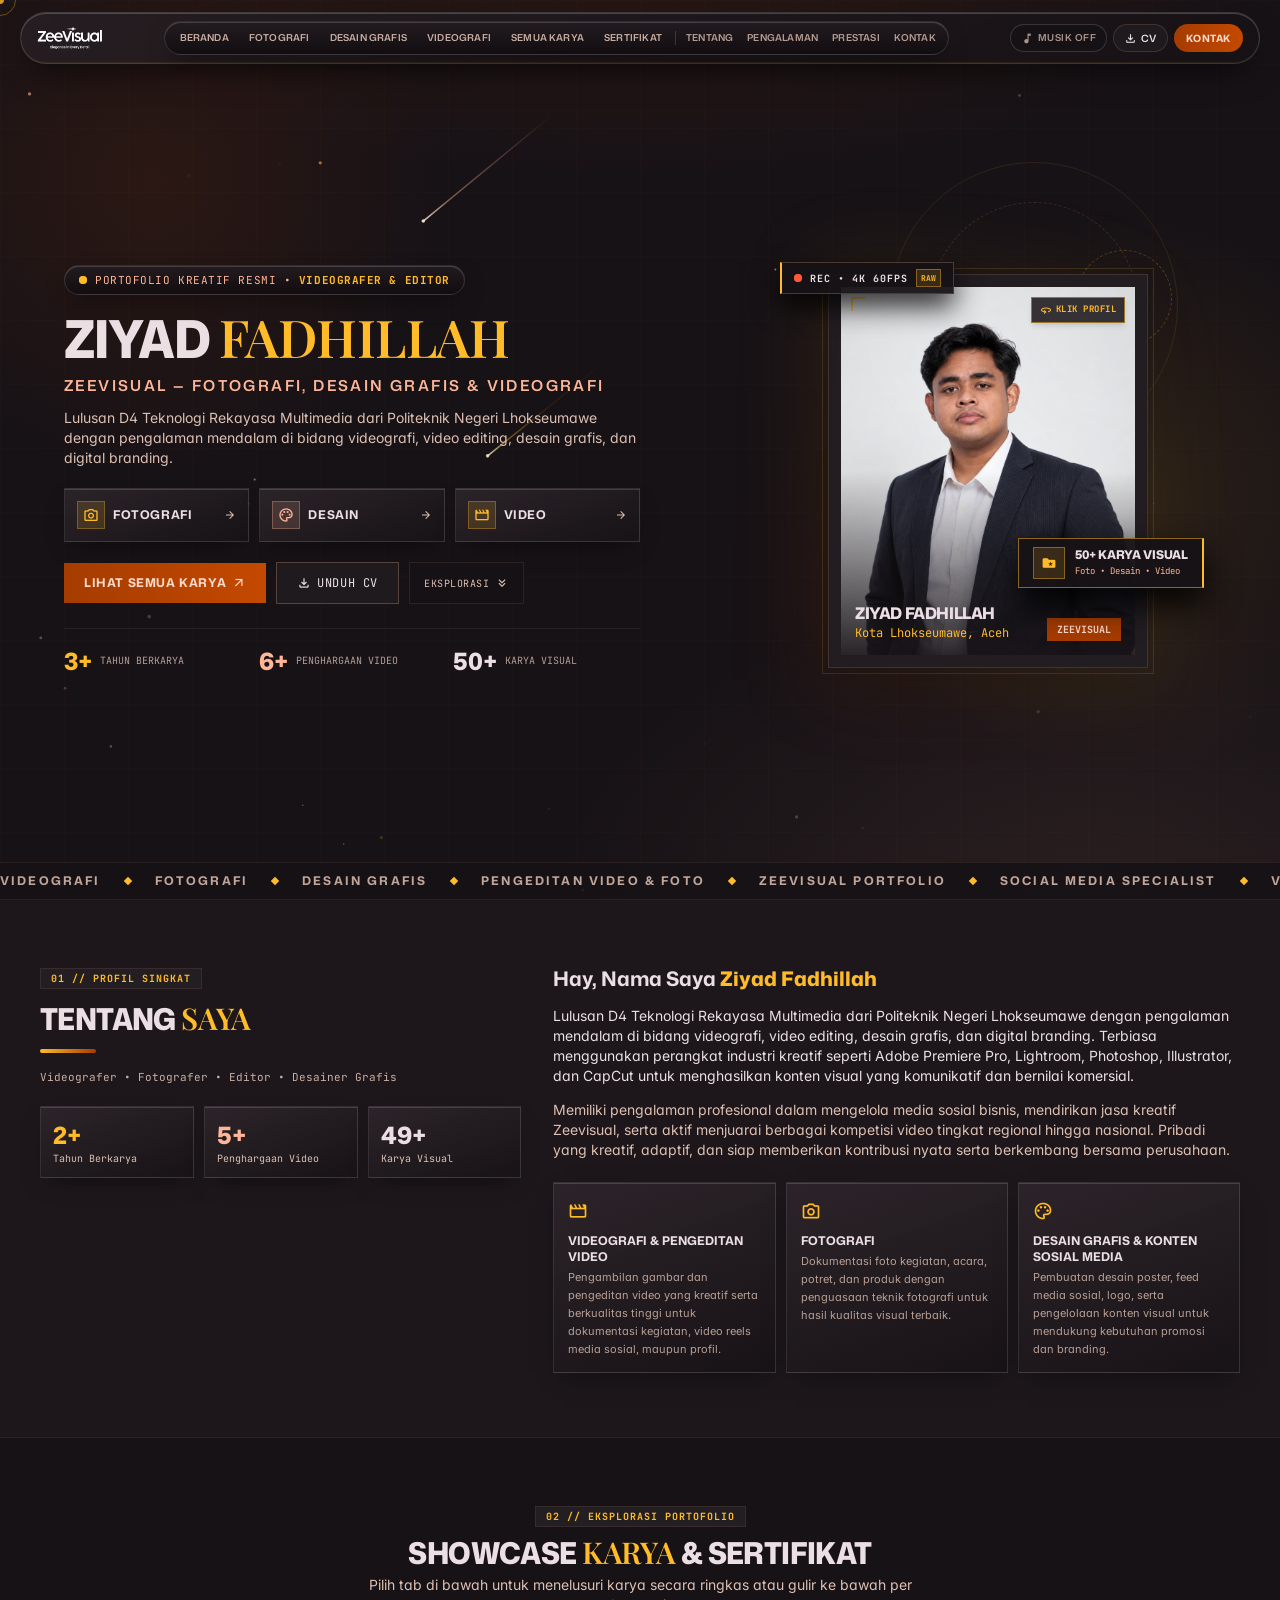
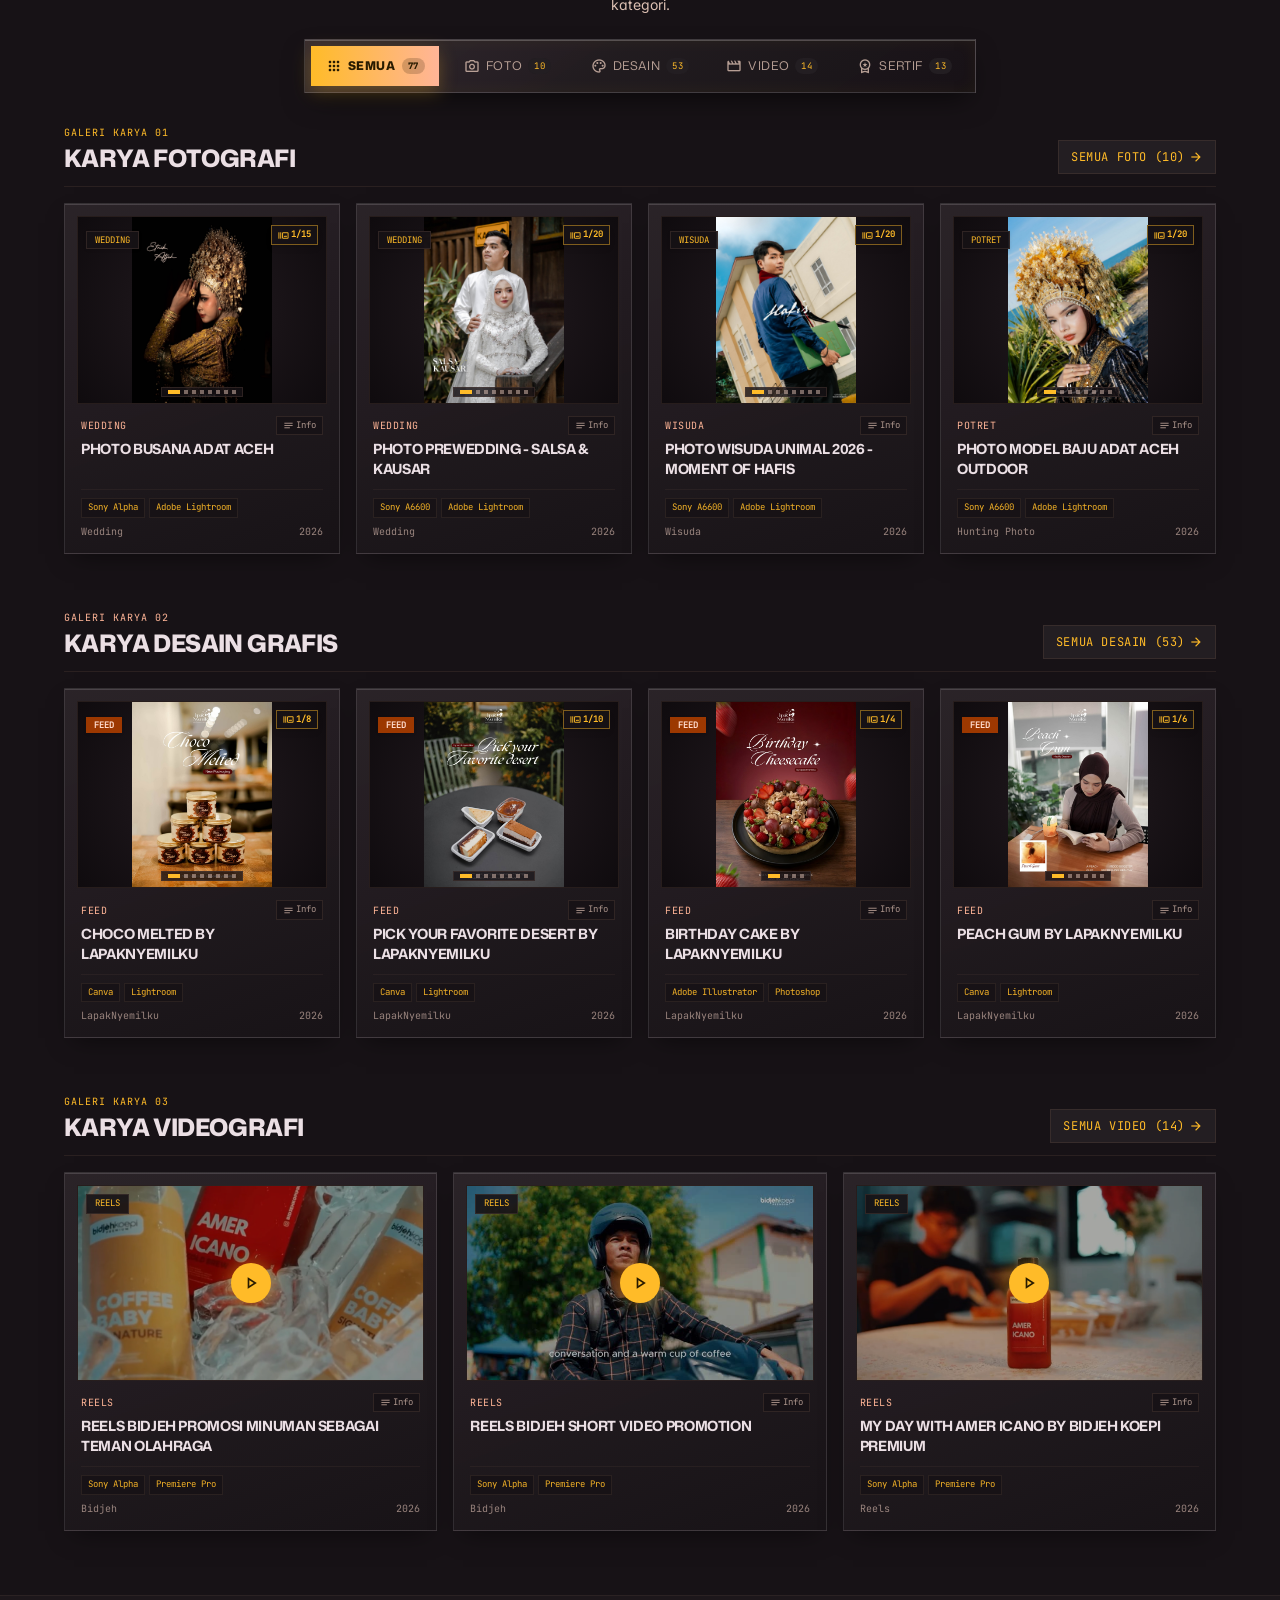
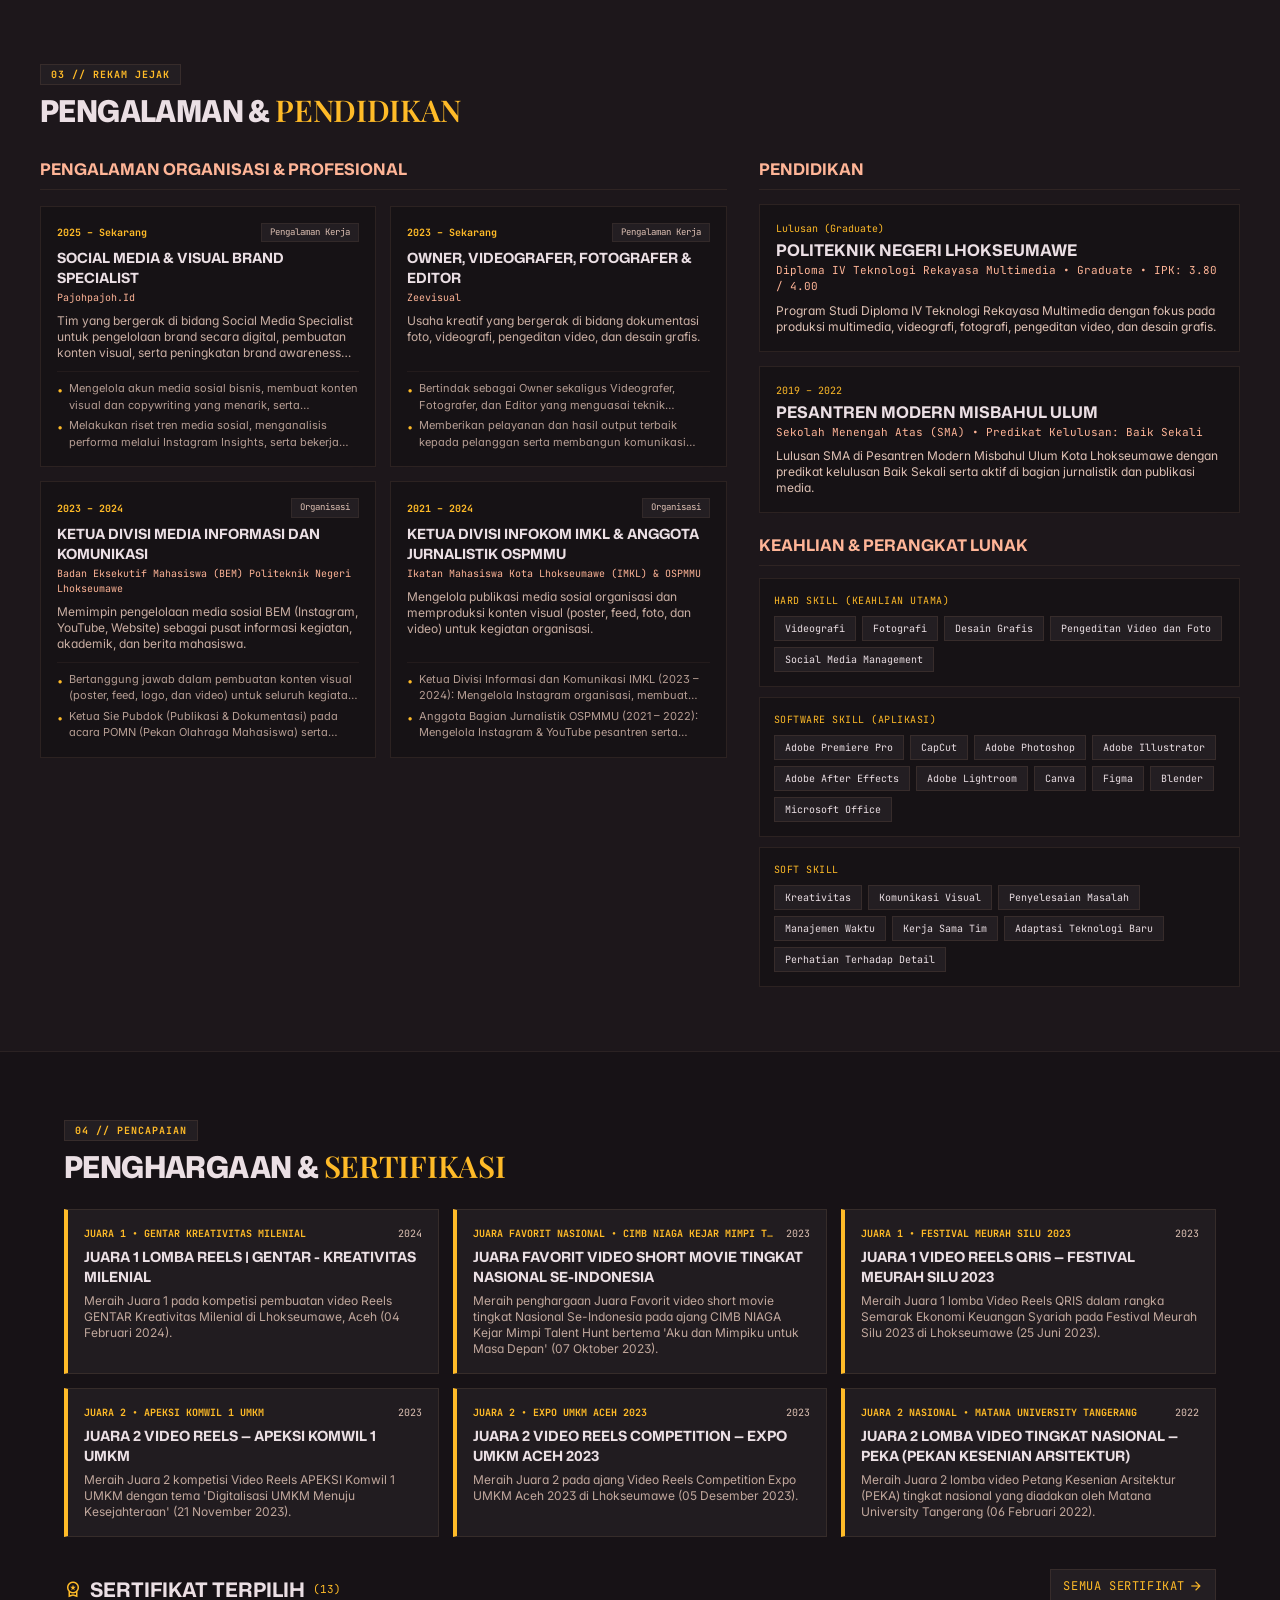
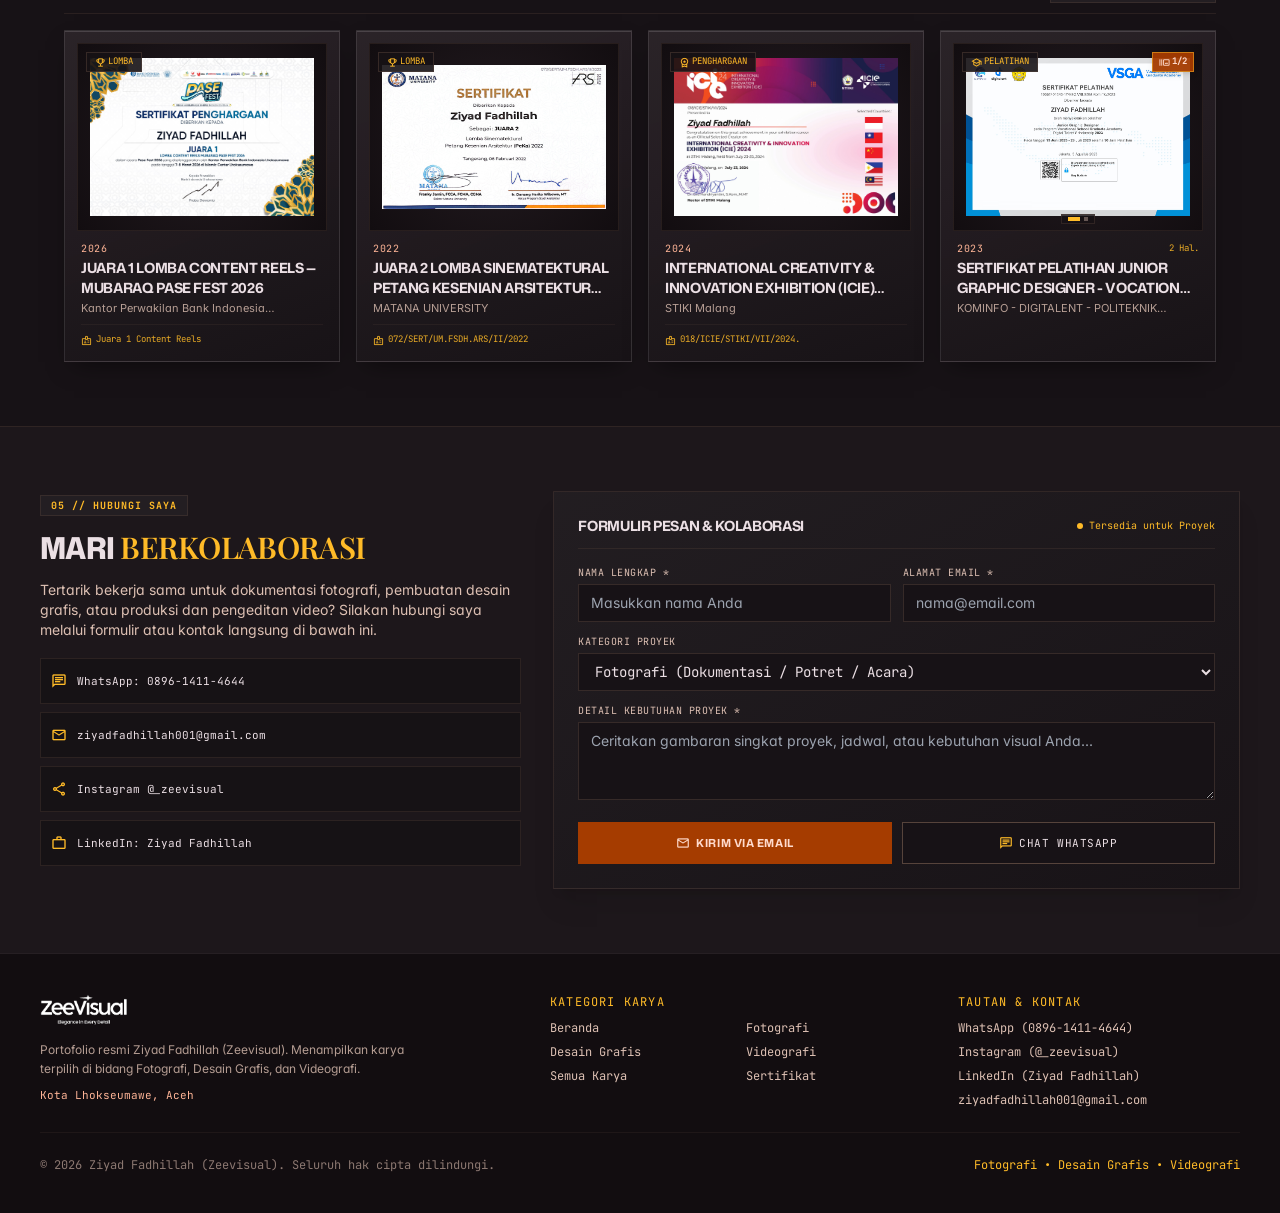
==== commit 0366983d: "Update profile card back to IPK 3.80 & Graduate, fix mobile layout clipping, and fix mobile audio pl" ====
--- a/index.html
+++ b/index.html
@@ -12,8 +12,8 @@
     <link rel="preconnect" href="https://fonts.gstatic.com" crossorigin />
     <link href="https://fonts.googleapis.com/css2?family=Mona+Sans:wdth,wght@75..125,400..900&family=Playfair+Display:wght@600;700&family=Inter:wght@400;500;600;700&family=JetBrains+Mono:wght@400;500;700&display=swap" rel="stylesheet" />
     <link href="https://fonts.googleapis.com/css2?family=Material+Symbols+Outlined:opsz,wght,FILL,GRAD@20..48,100..700,0..1,-50..200" rel="stylesheet" />
-    <script type="module" crossorigin src="/assets/index-aV_VXeqH.js"></script>
-    <link rel="stylesheet" crossorigin href="/assets/index-CM6xAK_p.css">
+    <script type="module" crossorigin src="/assets/index-B2UCdxeb.js"></script>
+    <link rel="stylesheet" crossorigin href="/assets/index-0Ejc94PW.css">
   </head>
   <body class="bg-background font-body text-on-surface antialiased selection:bg-primary selection:text-on-primary">
     <div id="root"></div>
--- a/assets/index-0Ejc94PW.css
+++ b/assets/index-0Ejc94PW.css
@@ -0,0 +1 @@
+*,:before,:after{--tw-border-spacing-x: 0;--tw-border-spacing-y: 0;--tw-translate-x: 0;--tw-translate-y: 0;--tw-rotate: 0;--tw-skew-x: 0;--tw-skew-y: 0;--tw-scale-x: 1;--tw-scale-y: 1;--tw-pan-x: ;--tw-pan-y: ;--tw-pinch-zoom: ;--tw-scroll-snap-strictness: proximity;--tw-gradient-from-position: ;--tw-gradient-via-position: ;--tw-gradient-to-position: ;--tw-ordinal: ;--tw-slashed-zero: ;--tw-numeric-figure: ;--tw-numeric-spacing: ;--tw-numeric-fraction: ;--tw-ring-inset: ;--tw-ring-offset-width: 0px;--tw-ring-offset-color: #fff;--tw-ring-color: rgb(59 130 246 / .5);--tw-ring-offset-shadow: 0 0 #0000;--tw-ring-shadow: 0 0 #0000;--tw-shadow: 0 0 #0000;--tw-shadow-colored: 0 0 #0000;--tw-blur: ;--tw-brightness: ;--tw-contrast: ;--tw-grayscale: ;--tw-hue-rotate: ;--tw-invert: ;--tw-saturate: ;--tw-sepia: ;--tw-drop-shadow: ;--tw-backdrop-blur: ;--tw-backdrop-brightness: ;--tw-backdrop-contrast: ;--tw-backdrop-grayscale: ;--tw-backdrop-hue-rotate: ;--tw-backdrop-invert: ;--tw-backdrop-opacity: ;--tw-backdrop-saturate: ;--tw-backdrop-sepia: ;--tw-contain-size: ;--tw-contain-layout: ;--tw-contain-paint: ;--tw-contain-style: }::backdrop{--tw-border-spacing-x: 0;--tw-border-spacing-y: 0;--tw-translate-x: 0;--tw-translate-y: 0;--tw-rotate: 0;--tw-skew-x: 0;--tw-skew-y: 0;--tw-scale-x: 1;--tw-scale-y: 1;--tw-pan-x: ;--tw-pan-y: ;--tw-pinch-zoom: ;--tw-scroll-snap-strictness: proximity;--tw-gradient-from-position: ;--tw-gradient-via-position: ;--tw-gradient-to-position: ;--tw-ordinal: ;--tw-slashed-zero: ;--tw-numeric-figure: ;--tw-numeric-spacing: ;--tw-numeric-fraction: ;--tw-ring-inset: ;--tw-ring-offset-width: 0px;--tw-ring-offset-color: #fff;--tw-ring-color: rgb(59 130 246 / .5);--tw-ring-offset-shadow: 0 0 #0000;--tw-ring-shadow: 0 0 #0000;--tw-shadow: 0 0 #0000;--tw-shadow-colored: 0 0 #0000;--tw-blur: ;--tw-brightness: ;--tw-contrast: ;--tw-grayscale: ;--tw-hue-rotate: ;--tw-invert: ;--tw-saturate: ;--tw-sepia: ;--tw-drop-shadow: ;--tw-backdrop-blur: ;--tw-backdrop-brightness: ;--tw-backdrop-contrast: ;--tw-backdrop-grayscale: ;--tw-backdrop-hue-rotate: ;--tw-backdrop-invert: ;--tw-backdrop-opacity: ;--tw-backdrop-saturate: ;--tw-backdrop-sepia: ;--tw-contain-size: ;--tw-contain-layout: ;--tw-contain-paint: ;--tw-contain-style: }*,:before,:after{box-sizing:border-box;border-width:0;border-style:solid;border-color:#e5e7eb}:before,:after{--tw-content: ""}html,:host{line-height:1.5;-webkit-text-size-adjust:100%;-moz-tab-size:4;-o-tab-size:4;tab-size:4;font-family:ui-sans-serif,system-ui,sans-serif,"Apple Color Emoji","Segoe UI Emoji",Segoe UI Symbol,"Noto Color Emoji";font-feature-settings:normal;font-variation-settings:normal;-webkit-tap-highlight-color:transparent}body{margin:0;line-height:inherit}hr{height:0;color:inherit;border-top-width:1px}abbr:where([title]){-webkit-text-decoration:underline dotted;text-decoration:underline dotted}h1,h2,h3,h4,h5,h6{font-size:inherit;font-weight:inherit}a{color:inherit;text-decoration:inherit}b,strong{font-weight:bolder}code,kbd,samp,pre{font-family:JetBrains Mono,ui-monospace,monospace;font-feature-settings:normal;font-variation-settings:normal;font-size:1em}small{font-size:80%}sub,sup{font-size:75%;line-height:0;position:relative;vertical-align:baseline}sub{bottom:-.25em}sup{top:-.5em}table{text-indent:0;border-color:inherit;border-collapse:collapse}button,input,optgroup,select,textarea{font-family:inherit;font-feature-settings:inherit;font-variation-settings:inherit;font-size:100%;font-weight:inherit;line-height:inherit;letter-spacing:inherit;color:inherit;margin:0;padding:0}button,select{text-transform:none}button,input:where([type=button]),input:where([type=reset]),input:where([type=submit]){-webkit-appearance:button;background-color:transparent;background-image:none}:-moz-focusring{outline:auto}:-moz-ui-invalid{box-shadow:none}progress{vertical-align:baseline}::-webkit-inner-spin-button,::-webkit-outer-spin-button{height:auto}[type=search]{-webkit-appearance:textfield;outline-offset:-2px}::-webkit-search-decoration{-webkit-appearance:none}::-webkit-file-upload-button{-webkit-appearance:button;font:inherit}summary{display:list-item}blockquote,dl,dd,h1,h2,h3,h4,h5,h6,hr,figure,p,pre{margin:0}fieldset{margin:0;padding:0}legend{padding:0}ol,ul,menu{list-style:none;margin:0;padding:0}dialog{padding:0}textarea{resize:vertical}input::-moz-placeholder,textarea::-moz-placeholder{opacity:1;color:#9ca3af}input::placeholder,textarea::placeholder{opacity:1;color:#9ca3af}button,[role=button]{cursor:pointer}:disabled{cursor:default}img,svg,video,canvas,audio,iframe,embed,object{display:block;vertical-align:middle}img,video{max-width:100%;height:auto}[hidden]:where(:not([hidden=until-found])){display:none}html{scroll-behavior:smooth;color-scheme:dark}html,body{margin:0;padding:0;background-color:#171216;color:#ebdfe5;overflow-x:hidden;font-family:Inter,sans-serif;font-feature-settings:"cv11","ss01";-webkit-font-smoothing:antialiased;-moz-osx-font-smoothing:grayscale;text-rendering:optimizeLegibility}.font-headline{font-variation-settings:"wdth" 100}h1.font-headline,h2.font-headline{font-variation-settings:"wdth" 96}main>:first-child{margin-top:0!important}main>:last-child{margin-bottom:0!important}.pointer-events-none{pointer-events:none}.pointer-events-auto{pointer-events:auto}.fixed{position:fixed}.absolute{position:absolute}.relative{position:relative}.sticky{position:sticky}.-inset-1\.5{top:-.375rem;right:-.375rem;bottom:-.375rem;left:-.375rem}.-inset-3{top:-.75rem;right:-.75rem;bottom:-.75rem;left:-.75rem}.inset-0{top:0;right:0;bottom:0;left:0}.inset-2{top:.5rem;right:.5rem;bottom:.5rem;left:.5rem}.-left-5{left:-1.25rem}.-right-6{right:-1.5rem}.-right-7{right:-1.75rem}.-top-3{top:-.75rem}.-top-6{top:-1.5rem}.bottom-0{bottom:0}.bottom-1\.5{bottom:.375rem}.bottom-14{bottom:3.5rem}.bottom-2{bottom:.5rem}.bottom-3{bottom:.75rem}.bottom-4{bottom:1rem}.bottom-6{bottom:1.5rem}.left-0{left:0}.left-1\.5{left:.375rem}.left-1\/2{left:50%}.left-2{left:.5rem}.left-2\.5{left:.625rem}.left-3{left:.75rem}.left-6{left:1.5rem}.right-0{right:0}.right-1\.5{right:.375rem}.right-2{right:.5rem}.right-2\.5{right:.625rem}.right-3{right:.75rem}.right-4{right:1rem}.right-6{right:1.5rem}.right-\[8\%\]{right:8%}.top-0{top:0}.top-1\.5{top:.375rem}.top-1\/2{top:50%}.top-2{top:.5rem}.top-2\.5{top:.625rem}.top-3{top:.75rem}.top-\[18\%\]{top:18%}.-z-10{z-index:-10}.z-0{z-index:0}.z-10{z-index:10}.z-20{z-index:20}.z-30{z-index:30}.z-40{z-index:40}.z-50{z-index:50}.z-\[10000\]{z-index:10000}.z-\[120\]{z-index:120}.z-\[1\]{z-index:1}.z-\[9998\]{z-index:9998}.z-\[9999\]{z-index:9999}.order-1{order:1}.order-2{order:2}.mx-0\.5{margin-left:.125rem;margin-right:.125rem}.mx-auto{margin-left:auto;margin-right:auto}.my-1{margin-top:.25rem;margin-bottom:.25rem}.my-auto{margin-top:auto;margin-bottom:auto}.-ml-1{margin-left:-.25rem}.-ml-4{margin-left:-1rem}.-mt-1{margin-top:-.25rem}.-mt-4{margin-top:-1rem}.mb-0\.5{margin-bottom:.125rem}.mb-1{margin-bottom:.25rem}.mb-1\.5{margin-bottom:.375rem}.mb-2{margin-bottom:.5rem}.mb-2\.5{margin-bottom:.625rem}.mb-3{margin-bottom:.75rem}.mb-4{margin-bottom:1rem}.mb-5{margin-bottom:1.25rem}.mb-6{margin-bottom:1.5rem}.mb-7{margin-bottom:1.75rem}.mb-8{margin-bottom:2rem}.ml-1{margin-left:.25rem}.mr-1{margin-right:.25rem}.mt-0\.5{margin-top:.125rem}.mt-1{margin-top:.25rem}.mt-2{margin-top:.5rem}.mt-2\.5{margin-top:.625rem}.mt-3{margin-top:.75rem}.mt-5{margin-top:1.25rem}.mt-8{margin-top:2rem}.mt-auto{margin-top:auto}.line-clamp-1{overflow:hidden;display:-webkit-box;-webkit-box-orient:vertical;-webkit-line-clamp:1}.line-clamp-2{overflow:hidden;display:-webkit-box;-webkit-box-orient:vertical;-webkit-line-clamp:2}.line-clamp-3{overflow:hidden;display:-webkit-box;-webkit-box-orient:vertical;-webkit-line-clamp:3}.line-clamp-4{overflow:hidden;display:-webkit-box;-webkit-box-orient:vertical;-webkit-line-clamp:4}.block{display:block}.inline-block{display:inline-block}.inline{display:inline}.flex{display:flex}.inline-flex{display:inline-flex}.grid{display:grid}.hidden{display:none}.aspect-\[3\/4\]{aspect-ratio:3/4}.aspect-\[4\/3\]{aspect-ratio:4/3}.aspect-\[4\/5\]{aspect-ratio:4/5}.aspect-\[9\/16\]{aspect-ratio:9/16}.aspect-video{aspect-ratio:16 / 9}.h-1{height:.25rem}.h-1\.5{height:.375rem}.h-10{height:2.5rem}.h-11{height:2.75rem}.h-12{height:3rem}.h-14{height:3.5rem}.h-2{height:.5rem}.h-2\.5{height:.625rem}.h-20{height:5rem}.h-24{height:6rem}.h-3{height:.75rem}.h-3\.5{height:.875rem}.h-36{height:9rem}.h-4{height:1rem}.h-40{height:10rem}.h-52{height:13rem}.h-6{height:1.5rem}.h-7{height:1.75rem}.h-72{height:18rem}.h-8{height:2rem}.h-9{height:2.25rem}.h-\[1\.5px\]{height:1.5px}.h-\[340px\]{height:340px}.h-\[58vh\]{height:58vh}.h-full{height:100%}.max-h-72{max-height:18rem}.max-h-\[380px\]{max-height:380px}.max-h-\[460px\]{max-height:460px}.max-h-\[58vh\]{max-height:58vh}.max-h-\[66vh\]{max-height:66vh}.max-h-\[78vh\]{max-height:78vh}.max-h-\[80vh\]{max-height:80vh}.max-h-\[92vh\]{max-height:92vh}.max-h-\[94vh\]{max-height:94vh}.max-h-none{max-height:none}.min-h-\[100dvh\]{min-height:100dvh}.min-h-\[300px\]{min-height:300px}.min-h-\[540px\]{min-height:540px}.min-h-\[80px\]{min-height:80px}.min-h-screen{min-height:100vh}.w-1{width:.25rem}.w-1\.5{width:.375rem}.w-10{width:2.5rem}.w-11{width:2.75rem}.w-12{width:3rem}.w-14{width:3.5rem}.w-16{width:4rem}.w-2{width:.5rem}.w-2\.5{width:.625rem}.w-20{width:5rem}.w-24{width:6rem}.w-28{width:7rem}.w-3{width:.75rem}.w-3\.5{width:.875rem}.w-4{width:1rem}.w-5{width:1.25rem}.w-52{width:13rem}.w-6{width:1.5rem}.w-7{width:1.75rem}.w-72{width:18rem}.w-8{width:2rem}.w-9{width:2.25rem}.w-\[170\%\]{width:170%}.w-\[1px\]{width:1px}.w-\[300px\]{width:300px}.w-\[340px\]{width:340px}.w-auto{width:auto}.w-full{width:100%}.min-w-0{min-width:0px}.min-w-\[64px\]{min-width:64px}.max-w-2xl{max-width:42rem}.max-w-3xl{max-width:48rem}.max-w-5xl{max-width:64rem}.max-w-6xl{max-width:72rem}.max-w-\[1200px\]{max-width:1200px}.max-w-\[1340px\]{max-width:1340px}.max-w-\[1440px\]{max-width:1440px}.max-w-\[225px\]{max-width:225px}.max-w-\[85\%\]{max-width:85%}.max-w-full{max-width:100%}.max-w-lg{max-width:32rem}.max-w-md{max-width:28rem}.max-w-none{max-width:none}.max-w-sm{max-width:24rem}.max-w-xl{max-width:36rem}.max-w-xs{max-width:20rem}.flex-1{flex:1 1 0%}.shrink-0{flex-shrink:0}.origin-left{transform-origin:left}.-translate-x-1\/2{--tw-translate-x: -50%;transform:translate(var(--tw-translate-x),var(--tw-translate-y)) rotate(var(--tw-rotate)) skew(var(--tw-skew-x)) skewY(var(--tw-skew-y)) scaleX(var(--tw-scale-x)) scaleY(var(--tw-scale-y))}.-translate-x-4{--tw-translate-x: -1rem;transform:translate(var(--tw-translate-x),var(--tw-translate-y)) rotate(var(--tw-rotate)) skew(var(--tw-skew-x)) skewY(var(--tw-skew-y)) scaleX(var(--tw-scale-x)) scaleY(var(--tw-scale-y))}.-translate-y-0\.5{--tw-translate-y: -.125rem;transform:translate(var(--tw-translate-x),var(--tw-translate-y)) rotate(var(--tw-rotate)) skew(var(--tw-skew-x)) skewY(var(--tw-skew-y)) scaleX(var(--tw-scale-x)) scaleY(var(--tw-scale-y))}.-translate-y-1\/2{--tw-translate-y: -50%;transform:translate(var(--tw-translate-x),var(--tw-translate-y)) rotate(var(--tw-rotate)) skew(var(--tw-skew-x)) skewY(var(--tw-skew-y)) scaleX(var(--tw-scale-x)) scaleY(var(--tw-scale-y))}.translate-x-0{--tw-translate-x: 0px;transform:translate(var(--tw-translate-x),var(--tw-translate-y)) rotate(var(--tw-rotate)) skew(var(--tw-skew-x)) skewY(var(--tw-skew-y)) scaleX(var(--tw-scale-x)) scaleY(var(--tw-scale-y))}.translate-x-4{--tw-translate-x: 1rem;transform:translate(var(--tw-translate-x),var(--tw-translate-y)) rotate(var(--tw-rotate)) skew(var(--tw-skew-x)) skewY(var(--tw-skew-y)) scaleX(var(--tw-scale-x)) scaleY(var(--tw-scale-y))}.translate-y-0{--tw-translate-y: 0px;transform:translate(var(--tw-translate-x),var(--tw-translate-y)) rotate(var(--tw-rotate)) skew(var(--tw-skew-x)) skewY(var(--tw-skew-y)) scaleX(var(--tw-scale-x)) scaleY(var(--tw-scale-y))}.translate-y-1\.5{--tw-translate-y: .375rem;transform:translate(var(--tw-translate-x),var(--tw-translate-y)) rotate(var(--tw-rotate)) skew(var(--tw-skew-x)) skewY(var(--tw-skew-y)) scaleX(var(--tw-scale-x)) scaleY(var(--tw-scale-y))}.translate-y-6{--tw-translate-y: 1.5rem;transform:translate(var(--tw-translate-x),var(--tw-translate-y)) rotate(var(--tw-rotate)) skew(var(--tw-skew-x)) skewY(var(--tw-skew-y)) scaleX(var(--tw-scale-x)) scaleY(var(--tw-scale-y))}.rotate-45{--tw-rotate: 45deg;transform:translate(var(--tw-translate-x),var(--tw-translate-y)) rotate(var(--tw-rotate)) skew(var(--tw-skew-x)) skewY(var(--tw-skew-y)) scaleX(var(--tw-scale-x)) scaleY(var(--tw-scale-y))}.scale-0{--tw-scale-x: 0;--tw-scale-y: 0;transform:translate(var(--tw-translate-x),var(--tw-translate-y)) rotate(var(--tw-rotate)) skew(var(--tw-skew-x)) skewY(var(--tw-skew-y)) scaleX(var(--tw-scale-x)) scaleY(var(--tw-scale-y))}.scale-100{--tw-scale-x: 1;--tw-scale-y: 1;transform:translate(var(--tw-translate-x),var(--tw-translate-y)) rotate(var(--tw-rotate)) skew(var(--tw-skew-x)) skewY(var(--tw-skew-y)) scaleX(var(--tw-scale-x)) scaleY(var(--tw-scale-y))}.scale-105{--tw-scale-x: 1.05;--tw-scale-y: 1.05;transform:translate(var(--tw-translate-x),var(--tw-translate-y)) rotate(var(--tw-rotate)) skew(var(--tw-skew-x)) skewY(var(--tw-skew-y)) scaleX(var(--tw-scale-x)) scaleY(var(--tw-scale-y))}.scale-110{--tw-scale-x: 1.1;--tw-scale-y: 1.1;transform:translate(var(--tw-translate-x),var(--tw-translate-y)) rotate(var(--tw-rotate)) skew(var(--tw-skew-x)) skewY(var(--tw-skew-y)) scaleX(var(--tw-scale-x)) scaleY(var(--tw-scale-y))}.scale-125{--tw-scale-x: 1.25;--tw-scale-y: 1.25;transform:translate(var(--tw-translate-x),var(--tw-translate-y)) rotate(var(--tw-rotate)) skew(var(--tw-skew-x)) skewY(var(--tw-skew-y)) scaleX(var(--tw-scale-x)) scaleY(var(--tw-scale-y))}.scale-75{--tw-scale-x: .75;--tw-scale-y: .75;transform:translate(var(--tw-translate-x),var(--tw-translate-y)) rotate(var(--tw-rotate)) skew(var(--tw-skew-x)) skewY(var(--tw-skew-y)) scaleX(var(--tw-scale-x)) scaleY(var(--tw-scale-y))}.scale-95{--tw-scale-x: .95;--tw-scale-y: .95;transform:translate(var(--tw-translate-x),var(--tw-translate-y)) rotate(var(--tw-rotate)) skew(var(--tw-skew-x)) skewY(var(--tw-skew-y)) scaleX(var(--tw-scale-x)) scaleY(var(--tw-scale-y))}.scale-\[1\.02\]{--tw-scale-x: 1.02;--tw-scale-y: 1.02;transform:translate(var(--tw-translate-x),var(--tw-translate-y)) rotate(var(--tw-rotate)) skew(var(--tw-skew-x)) skewY(var(--tw-skew-y)) scaleX(var(--tw-scale-x)) scaleY(var(--tw-scale-y))}.scale-\[1\.03\]{--tw-scale-x: 1.03;--tw-scale-y: 1.03;transform:translate(var(--tw-translate-x),var(--tw-translate-y)) rotate(var(--tw-rotate)) skew(var(--tw-skew-x)) skewY(var(--tw-skew-y)) scaleX(var(--tw-scale-x)) scaleY(var(--tw-scale-y))}.transform{transform:translate(var(--tw-translate-x),var(--tw-translate-y)) rotate(var(--tw-rotate)) skew(var(--tw-skew-x)) skewY(var(--tw-skew-y)) scaleX(var(--tw-scale-x)) scaleY(var(--tw-scale-y))}@keyframes bounce{0%,to{transform:translateY(-25%);animation-timing-function:cubic-bezier(.8,0,1,1)}50%{transform:none;animation-timing-function:cubic-bezier(0,0,.2,1)}}.animate-bounce{animation:bounce 1s infinite}@keyframes ping{75%,to{transform:scale(2);opacity:0}}.animate-ping{animation:ping 1s cubic-bezier(0,0,.2,1) infinite}@keyframes pulse{50%{opacity:.5}}.animate-pulse{animation:pulse 2s cubic-bezier(.4,0,.6,1) infinite}@keyframes spin{to{transform:rotate(360deg)}}.animate-spin{animation:spin 1s linear infinite}.cursor-default{cursor:default}.cursor-grab{cursor:grab}.cursor-pointer{cursor:pointer}.cursor-zoom-in{cursor:zoom-in}.cursor-zoom-out{cursor:zoom-out}.select-none{-webkit-user-select:none;-moz-user-select:none;user-select:none}.resize-y{resize:vertical}.resize{resize:both}.grid-cols-1{grid-template-columns:repeat(1,minmax(0,1fr))}.grid-cols-2{grid-template-columns:repeat(2,minmax(0,1fr))}.grid-cols-3{grid-template-columns:repeat(3,minmax(0,1fr))}.grid-cols-4{grid-template-columns:repeat(4,minmax(0,1fr))}.grid-cols-5{grid-template-columns:repeat(5,minmax(0,1fr))}.flex-col{flex-direction:column}.flex-wrap{flex-wrap:wrap}.content-start{align-content:flex-start}.items-start{align-items:flex-start}.items-end{align-items:flex-end}.items-center{align-items:center}.items-stretch{align-items:stretch}.justify-end{justify-content:flex-end}.justify-center{justify-content:center}.justify-between{justify-content:space-between}.gap-0\.5{gap:.125rem}.gap-1{gap:.25rem}.gap-1\.5{gap:.375rem}.gap-2{gap:.5rem}.gap-2\.5{gap:.625rem}.gap-3{gap:.75rem}.gap-3\.5{gap:.875rem}.gap-4{gap:1rem}.gap-5{gap:1.25rem}.gap-6{gap:1.5rem}.gap-8{gap:2rem}.space-y-1>:not([hidden])~:not([hidden]){--tw-space-y-reverse: 0;margin-top:calc(.25rem * calc(1 - var(--tw-space-y-reverse)));margin-bottom:calc(.25rem * var(--tw-space-y-reverse))}.space-y-1\.5>:not([hidden])~:not([hidden]){--tw-space-y-reverse: 0;margin-top:calc(.375rem * calc(1 - var(--tw-space-y-reverse)));margin-bottom:calc(.375rem * var(--tw-space-y-reverse))}.space-y-10>:not([hidden])~:not([hidden]){--tw-space-y-reverse: 0;margin-top:calc(2.5rem * calc(1 - var(--tw-space-y-reverse)));margin-bottom:calc(2.5rem * var(--tw-space-y-reverse))}.space-y-12>:not([hidden])~:not([hidden]){--tw-space-y-reverse: 0;margin-top:calc(3rem * calc(1 - var(--tw-space-y-reverse)));margin-bottom:calc(3rem * var(--tw-space-y-reverse))}.space-y-2>:not([hidden])~:not([hidden]){--tw-space-y-reverse: 0;margin-top:calc(.5rem * calc(1 - var(--tw-space-y-reverse)));margin-bottom:calc(.5rem * var(--tw-space-y-reverse))}.space-y-2\.5>:not([hidden])~:not([hidden]){--tw-space-y-reverse: 0;margin-top:calc(.625rem * calc(1 - var(--tw-space-y-reverse)));margin-bottom:calc(.625rem * var(--tw-space-y-reverse))}.space-y-3>:not([hidden])~:not([hidden]){--tw-space-y-reverse: 0;margin-top:calc(.75rem * calc(1 - var(--tw-space-y-reverse)));margin-bottom:calc(.75rem * var(--tw-space-y-reverse))}.space-y-3\.5>:not([hidden])~:not([hidden]){--tw-space-y-reverse: 0;margin-top:calc(.875rem * calc(1 - var(--tw-space-y-reverse)));margin-bottom:calc(.875rem * var(--tw-space-y-reverse))}.space-y-4>:not([hidden])~:not([hidden]){--tw-space-y-reverse: 0;margin-top:calc(1rem * calc(1 - var(--tw-space-y-reverse)));margin-bottom:calc(1rem * var(--tw-space-y-reverse))}.space-y-5>:not([hidden])~:not([hidden]){--tw-space-y-reverse: 0;margin-top:calc(1.25rem * calc(1 - var(--tw-space-y-reverse)));margin-bottom:calc(1.25rem * var(--tw-space-y-reverse))}.space-y-6>:not([hidden])~:not([hidden]){--tw-space-y-reverse: 0;margin-top:calc(1.5rem * calc(1 - var(--tw-space-y-reverse)));margin-bottom:calc(1.5rem * var(--tw-space-y-reverse))}.space-y-8>:not([hidden])~:not([hidden]){--tw-space-y-reverse: 0;margin-top:calc(2rem * calc(1 - var(--tw-space-y-reverse)));margin-bottom:calc(2rem * var(--tw-space-y-reverse))}.divide-y>:not([hidden])~:not([hidden]){--tw-divide-y-reverse: 0;border-top-width:calc(1px * calc(1 - var(--tw-divide-y-reverse)));border-bottom-width:calc(1px * var(--tw-divide-y-reverse))}.divide-\[\#56433b\]\/30>:not([hidden])~:not([hidden]){border-color:#56433b4d}.self-start{align-self:flex-start}.self-end{align-self:flex-end}.overflow-auto{overflow:auto}.overflow-hidden{overflow:hidden}.overflow-x-auto{overflow-x:auto}.overflow-y-auto{overflow-y:auto}.overflow-x-hidden{overflow-x:hidden}.truncate{overflow:hidden;text-overflow:ellipsis;white-space:nowrap}.whitespace-nowrap{white-space:nowrap}.whitespace-pre-line{white-space:pre-line}.break-words{overflow-wrap:break-word}.break-all{word-break:break-all}.rounded,.rounded-2xl{border-radius:0}.rounded-3xl{border-radius:1.5rem}.rounded-full{border-radius:9999px}.rounded-lg,.rounded-md,.rounded-xl{border-radius:0}.rounded-bl{border-bottom-left-radius:0}.rounded-br{border-bottom-right-radius:0}.rounded-tl{border-top-left-radius:0}.rounded-tr{border-top-right-radius:0}.border{border-width:1px}.border-2{border-width:2px}.border-y{border-top-width:1px;border-bottom-width:1px}.border-b{border-bottom-width:1px}.border-b-2{border-bottom-width:2px}.border-l-2{border-left-width:2px}.border-l-4{border-left-width:4px}.border-r-2{border-right-width:2px}.border-t{border-top-width:1px}.border-t-2{border-top-width:2px}.border-dashed{border-style:dashed}.border-\[\#3a3337\]\/50{border-color:#3a333780}.border-\[\#56433b\]{--tw-border-opacity: 1;border-color:rgb(86 67 59 / var(--tw-border-opacity, 1))}.border-\[\#56433b\]\/20{border-color:#56433b33}.border-\[\#56433b\]\/25{border-color:#56433b40}.border-\[\#56433b\]\/30{border-color:#56433b4d}.border-\[\#56433b\]\/35{border-color:#56433b59}.border-\[\#56433b\]\/40{border-color:#56433b66}.border-\[\#56433b\]\/50{border-color:#56433b80}.border-\[\#56433b\]\/60{border-color:#56433b99}.border-\[\#56433b\]\/70{border-color:#56433bb3}.border-\[\#56433b\]\/80{border-color:#56433bcc}.border-\[\#a53c00\]\/60{border-color:#a53c0099}.border-\[\#ffb597\]\/15{border-color:#ffb59726}.border-\[\#ffb597\]\/25{border-color:#ffb59740}.border-\[\#ffb597\]\/30{border-color:#ffb5974d}.border-\[\#ffb597\]\/40{border-color:#ffb59766}.border-\[\#ffb597\]\/50{border-color:#ffb59780}.border-\[\#ffbb28\]{--tw-border-opacity: 1;border-color:rgb(255 187 40 / var(--tw-border-opacity, 1))}.border-\[\#ffbb28\]\/10{border-color:#ffbb281a}.border-\[\#ffbb28\]\/15{border-color:#ffbb2826}.border-\[\#ffbb28\]\/25{border-color:#ffbb2840}.border-\[\#ffbb28\]\/30{border-color:#ffbb284d}.border-\[\#ffbb28\]\/35{border-color:#ffbb2859}.border-\[\#ffbb28\]\/40{border-color:#ffbb2866}.border-\[\#ffbb28\]\/45{border-color:#ffbb2873}.border-\[\#ffbb28\]\/50{border-color:#ffbb2880}.border-\[\#ffbb28\]\/60{border-color:#ffbb2899}.border-\[\#ffbb28\]\/70{border-color:#ffbb28b3}.border-\[\#ffbb28\]\/80{border-color:#ffbb28cc}.border-\[\#ffbb28\]\/90{border-color:#ffbb28e6}.border-emerald-500\/40{border-color:#10b98166}.border-red-400{--tw-border-opacity: 1;border-color:rgb(248 113 113 / var(--tw-border-opacity, 1))}.border-red-500\/40{border-color:#ef444466}.border-red-500\/50{border-color:#ef444480}.border-transparent{border-color:transparent}.border-white\/15{border-color:#ffffff26}.border-white\/20{border-color:#fff3}.border-l-\[\#ffbb28\]{--tw-border-opacity: 1;border-left-color:rgb(255 187 40 / var(--tw-border-opacity, 1))}.border-r-\[\#ffbb28\]{--tw-border-opacity: 1;border-right-color:rgb(255 187 40 / var(--tw-border-opacity, 1))}.bg-\[\#0b080a\]{--tw-bg-opacity: 1;background-color:rgb(11 8 10 / var(--tw-bg-opacity, 1))}.bg-\[\#0f0b0e\]{--tw-bg-opacity: 1;background-color:rgb(15 11 14 / var(--tw-bg-opacity, 1))}.bg-\[\#120d10\]{--tw-bg-opacity: 1;background-color:rgb(18 13 16 / var(--tw-bg-opacity, 1))}.bg-\[\#171216\]{--tw-bg-opacity: 1;background-color:rgb(23 18 22 / var(--tw-bg-opacity, 1))}.bg-\[\#171216\]\/70{background-color:#171216b3}.bg-\[\#171216\]\/80{background-color:#171216cc}.bg-\[\#171216\]\/85{background-color:#171216d9}.bg-\[\#171216\]\/90{background-color:#171216e6}.bg-\[\#171216\]\/95{background-color:#171216f2}.bg-\[\#201a1e\]\/75{background-color:#201a1ebf}.bg-\[\#231e22\]{--tw-bg-opacity: 1;background-color:rgb(35 30 34 / var(--tw-bg-opacity, 1))}.bg-\[\#231e22\]\/50{background-color:#231e2280}.bg-\[\#231e22\]\/60{background-color:#231e2299}.bg-\[\#231e22\]\/70{background-color:#231e22b3}.bg-\[\#231e22\]\/75{background-color:#231e22bf}.bg-\[\#231e22\]\/80{background-color:#231e22cc}.bg-\[\#231e22\]\/90{background-color:#231e22e6}.bg-\[\#231e22\]\/95{background-color:#231e22f2}.bg-\[\#281b00\]\/20{background-color:#281b0033}.bg-\[\#281f24\]{--tw-bg-opacity: 1;background-color:rgb(40 31 36 / var(--tw-bg-opacity, 1))}.bg-\[\#56433b\]{--tw-bg-opacity: 1;background-color:rgb(86 67 59 / var(--tw-bg-opacity, 1))}.bg-\[\#a53c00\]{--tw-bg-opacity: 1;background-color:rgb(165 60 0 / var(--tw-bg-opacity, 1))}.bg-\[\#a53c00\]\/25{background-color:#a53c0040}.bg-\[\#a53c00\]\/30{background-color:#a53c004d}.bg-\[\#a53c00\]\/90{background-color:#a53c00e6}.bg-\[\#a53c00\]\/95{background-color:#a53c00f2}.bg-\[\#ddc0b3\]\/35{background-color:#ddc0b359}.bg-\[\#ddc0b3\]\/40{background-color:#ddc0b366}.bg-\[\#ddc0b3\]\/50{background-color:#ddc0b380}.bg-\[\#ff5a36\]{--tw-bg-opacity: 1;background-color:rgb(255 90 54 / var(--tw-bg-opacity, 1))}.bg-\[\#ffb597\]\/15{background-color:#ffb59726}.bg-\[\#ffbb28\]{--tw-bg-opacity: 1;background-color:rgb(255 187 40 / var(--tw-bg-opacity, 1))}.bg-\[\#ffbb28\]\/10{background-color:#ffbb281a}.bg-\[\#ffbb28\]\/15{background-color:#ffbb2826}.bg-\[\#ffbb28\]\/20{background-color:#ffbb2833}.bg-\[\#ffbb28\]\/80{background-color:#ffbb28cc}.bg-background{--tw-bg-opacity: 1;background-color:rgb(23 18 22 / var(--tw-bg-opacity, 1))}.bg-black{--tw-bg-opacity: 1;background-color:rgb(0 0 0 / var(--tw-bg-opacity, 1))}.bg-black\/0{background-color:#0000}.bg-black\/30{background-color:#0000004d}.bg-black\/40{background-color:#0006}.bg-black\/75{background-color:#000000bf}.bg-black\/90{background-color:#000000e6}.bg-emerald-400{--tw-bg-opacity: 1;background-color:rgb(52 211 153 / var(--tw-bg-opacity, 1))}.bg-emerald-950\/50{background-color:#022c2280}.bg-emerald-950\/90{background-color:#022c22e6}.bg-red-950{--tw-bg-opacity: 1;background-color:rgb(69 10 10 / var(--tw-bg-opacity, 1))}.bg-red-950\/50{background-color:#450a0a80}.bg-red-950\/60{background-color:#450a0a99}.bg-transparent{background-color:transparent}.bg-white{--tw-bg-opacity: 1;background-color:rgb(255 255 255 / var(--tw-bg-opacity, 1))}.bg-white\/15{background-color:#ffffff26}.bg-gradient-to-br{background-image:linear-gradient(to bottom right,var(--tw-gradient-stops))}.bg-gradient-to-r{background-image:linear-gradient(to right,var(--tw-gradient-stops))}.bg-gradient-to-t{background-image:linear-gradient(to top,var(--tw-gradient-stops))}.bg-gradient-to-tr{background-image:linear-gradient(to top right,var(--tw-gradient-stops))}.from-\[\#171216\]\/90{--tw-gradient-from: rgb(23 18 22 / .9) var(--tw-gradient-from-position);--tw-gradient-to: rgb(23 18 22 / 0) var(--tw-gradient-to-position);--tw-gradient-stops: var(--tw-gradient-from), var(--tw-gradient-to)}.from-\[\#231e22\]\/95{--tw-gradient-from: rgb(35 30 34 / .95) var(--tw-gradient-from-position);--tw-gradient-to: rgb(35 30 34 / 0) var(--tw-gradient-to-position);--tw-gradient-stops: var(--tw-gradient-from), var(--tw-gradient-to)}.from-\[\#2b2226\]{--tw-gradient-from: #2b2226 var(--tw-gradient-from-position);--tw-gradient-to: rgb(43 34 38 / 0) var(--tw-gradient-to-position);--tw-gradient-stops: var(--tw-gradient-from), var(--tw-gradient-to)}.from-\[\#a53c00\]{--tw-gradient-from: #a53c00 var(--tw-gradient-from-position);--tw-gradient-to: rgb(165 60 0 / 0) var(--tw-gradient-to-position);--tw-gradient-stops: var(--tw-gradient-from), var(--tw-gradient-to)}.from-\[\#a53c00\]\/20{--tw-gradient-from: rgb(165 60 0 / .2) var(--tw-gradient-from-position);--tw-gradient-to: rgb(165 60 0 / 0) var(--tw-gradient-to-position);--tw-gradient-stops: var(--tw-gradient-from), var(--tw-gradient-to)}.from-\[\#ffbb28\]{--tw-gradient-from: #ffbb28 var(--tw-gradient-from-position);--tw-gradient-to: rgb(255 187 40 / 0) var(--tw-gradient-to-position);--tw-gradient-stops: var(--tw-gradient-from), var(--tw-gradient-to)}.from-\[\#ffbb28\]\/25{--tw-gradient-from: rgb(255 187 40 / .25) var(--tw-gradient-from-position);--tw-gradient-to: rgb(255 187 40 / 0) var(--tw-gradient-to-position);--tw-gradient-stops: var(--tw-gradient-from), var(--tw-gradient-to)}.via-\[\#1b1519\]{--tw-gradient-to: rgb(27 21 25 / 0) var(--tw-gradient-to-position);--tw-gradient-stops: var(--tw-gradient-from), #1b1519 var(--tw-gradient-via-position), var(--tw-gradient-to)}.via-\[\#ffbb28\]{--tw-gradient-to: rgb(255 187 40 / 0) var(--tw-gradient-to-position);--tw-gradient-stops: var(--tw-gradient-from), #ffbb28 var(--tw-gradient-via-position), var(--tw-gradient-to)}.via-\[\#ffbb28\]\/10{--tw-gradient-to: rgb(255 187 40 / 0) var(--tw-gradient-to-position);--tw-gradient-stops: var(--tw-gradient-from), rgb(255 187 40 / .1) var(--tw-gradient-via-position), var(--tw-gradient-to)}.via-transparent{--tw-gradient-to: rgb(0 0 0 / 0) var(--tw-gradient-to-position);--tw-gradient-stops: var(--tw-gradient-from), transparent var(--tw-gradient-via-position), var(--tw-gradient-to)}.to-\[\#120d10\]{--tw-gradient-to: #120d10 var(--tw-gradient-to-position)}.to-\[\#181317\]\/95{--tw-gradient-to: rgb(24 19 23 / .95) var(--tw-gradient-to-position)}.to-\[\#a53c00\]{--tw-gradient-to: #a53c00 var(--tw-gradient-to-position)}.to-\[\#c44900\]{--tw-gradient-to: #c44900 var(--tw-gradient-to-position)}.to-\[\#ffb597\]{--tw-gradient-to: #ffb597 var(--tw-gradient-to-position)}.to-\[\#ffb597\]\/20{--tw-gradient-to: rgb(255 181 151 / .2) var(--tw-gradient-to-position)}.to-transparent{--tw-gradient-to: transparent var(--tw-gradient-to-position)}.object-contain{-o-object-fit:contain;object-fit:contain}.object-cover{-o-object-fit:cover;object-fit:cover}.object-top{-o-object-position:top;object-position:top}.p-0\.5{padding:.125rem}.p-1{padding:.25rem}.p-1\.5{padding:.375rem}.p-2{padding:.5rem}.p-2\.5{padding:.625rem}.p-3{padding:.75rem}.p-3\.5{padding:.875rem}.p-4{padding:1rem}.p-5{padding:1.25rem}.p-6{padding:1.5rem}.p-7{padding:1.75rem}.p-8{padding:2rem}.px-1{padding-left:.25rem;padding-right:.25rem}.px-1\.5{padding-left:.375rem;padding-right:.375rem}.px-2{padding-left:.5rem;padding-right:.5rem}.px-2\.5{padding-left:.625rem;padding-right:.625rem}.px-3{padding-left:.75rem;padding-right:.75rem}.px-3\.5{padding-left:.875rem;padding-right:.875rem}.px-4{padding-left:1rem;padding-right:1rem}.px-5{padding-left:1.25rem;padding-right:1.25rem}.px-6{padding-left:1.5rem;padding-right:1.5rem}.px-8{padding-left:2rem;padding-right:2rem}.py-0\.5{padding-top:.125rem;padding-bottom:.125rem}.py-1{padding-top:.25rem;padding-bottom:.25rem}.py-1\.5{padding-top:.375rem;padding-bottom:.375rem}.py-12{padding-top:3rem;padding-bottom:3rem}.py-14{padding-top:3.5rem;padding-bottom:3.5rem}.py-16{padding-top:4rem;padding-bottom:4rem}.py-2{padding-top:.5rem;padding-bottom:.5rem}.py-2\.5{padding-top:.625rem;padding-bottom:.625rem}.py-3{padding-top:.75rem;padding-bottom:.75rem}.py-3\.5{padding-top:.875rem;padding-bottom:.875rem}.py-4{padding-top:1rem;padding-bottom:1rem}.py-5{padding-top:1.25rem;padding-bottom:1.25rem}.py-6{padding-top:1.5rem;padding-bottom:1.5rem}.py-8{padding-top:2rem;padding-bottom:2rem}.pb-0\.5{padding-bottom:.125rem}.pb-1{padding-bottom:.25rem}.pb-1\.5{padding-bottom:.375rem}.pb-16{padding-bottom:4rem}.pb-2{padding-bottom:.5rem}.pb-2\.5{padding-bottom:.625rem}.pb-20{padding-bottom:5rem}.pb-3{padding-bottom:.75rem}.pb-4{padding-bottom:1rem}.pb-5{padding-bottom:1.25rem}.pl-2\.5{padding-left:.625rem}.pl-4{padding-left:1rem}.pl-9{padding-left:2.25rem}.pr-11{padding-right:2.75rem}.pr-2{padding-right:.5rem}.pr-3\.5{padding-right:.875rem}.pt-0\.5{padding-top:.125rem}.pt-1{padding-top:.25rem}.pt-1\.5{padding-top:.375rem}.pt-16{padding-top:4rem}.pt-2{padding-top:.5rem}.pt-2\.5{padding-top:.625rem}.pt-20{padding-top:5rem}.pt-24{padding-top:6rem}.pt-3{padding-top:.75rem}.pt-4{padding-top:1rem}.pt-6{padding-top:1.5rem}.text-center{text-align:center}.text-right{text-align:right}.font-body{font-family:Inter,sans-serif}.font-headline{font-family:Mona Sans,Inter,sans-serif}.font-mono{font-family:JetBrains Mono,ui-monospace,monospace}.text-2xl{font-size:1.5rem;line-height:2rem}.text-3xl{font-size:1.875rem;line-height:2.25rem}.text-4xl{font-size:2.25rem;line-height:2.5rem}.text-5xl{font-size:3rem;line-height:1}.text-6xl{font-size:3.75rem;line-height:1}.text-\[10px\]{font-size:10px}.text-\[11px\]{font-size:11px}.text-\[12\.5px\]{font-size:12.5px}.text-\[13px\]{font-size:13px}.text-\[28px\]{font-size:28px}.text-\[7\.5px\]{font-size:7.5px}.text-\[7px\]{font-size:7px}.text-\[8\.5px\]{font-size:8.5px}.text-\[8px\]{font-size:8px}.text-\[9\.5px\]{font-size:9.5px}.text-\[9px\]{font-size:9px}.text-base{font-size:1rem;line-height:1.5rem}.text-lg{font-size:1.125rem;line-height:1.75rem}.text-sm{font-size:.875rem;line-height:1.25rem}.text-xl{font-size:1.25rem;line-height:1.75rem}.text-xs{font-size:.75rem;line-height:1rem}.font-bold{font-weight:700}.font-extrabold{font-weight:800}.font-semibold{font-weight:600}.uppercase{text-transform:uppercase}.italic{font-style:italic}.leading-\[1\],.leading-none{line-height:1}.leading-relaxed{line-height:1.625}.leading-snug{line-height:1.375}.leading-tight{line-height:1.25}.tracking-\[-0\.02em\]{letter-spacing:-.02em}.tracking-\[0\.02em\]{letter-spacing:.02em}.tracking-\[0\.04em\]{letter-spacing:.04em}.tracking-\[0\.16em\]{letter-spacing:.16em}.tracking-\[0\.18em\]{letter-spacing:.18em}.tracking-\[0\.2em\]{letter-spacing:.2em}.tracking-normal{letter-spacing:0em}.tracking-tight{letter-spacing:-.025em}.tracking-wider{letter-spacing:.05em}.tracking-widest{letter-spacing:.1em}.text-\[\#281b00\]{--tw-text-opacity: 1;color:rgb(40 27 0 / var(--tw-text-opacity, 1))}.text-\[\#56433b\]{--tw-text-opacity: 1;color:rgb(86 67 59 / var(--tw-text-opacity, 1))}.text-\[\#ddc0b3\]{--tw-text-opacity: 1;color:rgb(221 192 179 / var(--tw-text-opacity, 1))}.text-\[\#ddc0b3\]\/40{color:#ddc0b366}.text-\[\#ddc0b3\]\/60{color:#ddc0b399}.text-\[\#ddc0b3\]\/65{color:#ddc0b3a6}.text-\[\#ddc0b3\]\/70{color:#ddc0b3b3}.text-\[\#ddc0b3\]\/75{color:#ddc0b3bf}.text-\[\#ddc0b3\]\/80{color:#ddc0b3cc}.text-\[\#ddc0b3\]\/85{color:#ddc0b3d9}.text-\[\#ddc0b3\]\/90{color:#ddc0b3e6}.text-\[\#ebdfe4\]{--tw-text-opacity: 1;color:rgb(235 223 228 / var(--tw-text-opacity, 1))}.text-\[\#ebdfe4\]\/90{color:#ebdfe4e6}.text-\[\#ffb597\]{--tw-text-opacity: 1;color:rgb(255 181 151 / var(--tw-text-opacity, 1))}.text-\[\#ffb597\]\/80{color:#ffb597cc}.text-\[\#ffbb28\]{--tw-text-opacity: 1;color:rgb(255 187 40 / var(--tw-text-opacity, 1))}.text-\[\#ffbb28\]\/90{color:#ffbb28e6}.text-\[\#ffbb28\]\/95{color:#ffbb28f2}.text-\[\#ffdbcd\]{--tw-text-opacity: 1;color:rgb(255 219 205 / var(--tw-text-opacity, 1))}.text-emerald-300{--tw-text-opacity: 1;color:rgb(110 231 183 / var(--tw-text-opacity, 1))}.text-emerald-400{--tw-text-opacity: 1;color:rgb(52 211 153 / var(--tw-text-opacity, 1))}.text-on-surface{--tw-text-opacity: 1;color:rgb(235 223 229 / var(--tw-text-opacity, 1))}.text-red-200{--tw-text-opacity: 1;color:rgb(254 202 202 / var(--tw-text-opacity, 1))}.text-red-300{--tw-text-opacity: 1;color:rgb(252 165 165 / var(--tw-text-opacity, 1))}.text-red-400{--tw-text-opacity: 1;color:rgb(248 113 113 / var(--tw-text-opacity, 1))}.underline{text-decoration-line:underline}.antialiased{-webkit-font-smoothing:antialiased;-moz-osx-font-smoothing:grayscale}.accent-\[\#ffbb28\]{accent-color:#ffbb28}.opacity-0{opacity:0}.opacity-100{opacity:1}.opacity-25{opacity:.25}.opacity-35{opacity:.35}.opacity-40{opacity:.4}.opacity-55{opacity:.55}.opacity-60{opacity:.6}.opacity-70{opacity:.7}.opacity-75{opacity:.75}.opacity-80{opacity:.8}.opacity-90{opacity:.9}.opacity-\[0\.12\]{opacity:.12}.shadow{--tw-shadow: 0 1px 3px 0 rgb(0 0 0 / .1), 0 1px 2px -1px rgb(0 0 0 / .1);--tw-shadow-colored: 0 1px 3px 0 var(--tw-shadow-color), 0 1px 2px -1px var(--tw-shadow-color);box-shadow:var(--tw-ring-offset-shadow, 0 0 #0000),var(--tw-ring-shadow, 0 0 #0000),var(--tw-shadow)}.shadow-2xl{--tw-shadow: 0 25px 50px -12px rgb(0 0 0 / .25);--tw-shadow-colored: 0 25px 50px -12px var(--tw-shadow-color);box-shadow:var(--tw-ring-offset-shadow, 0 0 #0000),var(--tw-ring-shadow, 0 0 #0000),var(--tw-shadow)}.shadow-\[0_0_12px_\#ffbb28\]{--tw-shadow: 0 0 12px #ffbb28;--tw-shadow-colored: 0 0 12px var(--tw-shadow-color);box-shadow:var(--tw-ring-offset-shadow, 0 0 #0000),var(--tw-ring-shadow, 0 0 #0000),var(--tw-shadow)}.shadow-\[0_0_12px_rgba\(255\,187\,40\,0\.5\)\]{--tw-shadow: 0 0 12px rgba(255,187,40,.5);--tw-shadow-colored: 0 0 12px var(--tw-shadow-color);box-shadow:var(--tw-ring-offset-shadow, 0 0 #0000),var(--tw-ring-shadow, 0 0 #0000),var(--tw-shadow)}.shadow-\[0_0_14px_rgba\(255\,187\,40\,0\.22\)\]{--tw-shadow: 0 0 14px rgba(255,187,40,.22);--tw-shadow-colored: 0 0 14px var(--tw-shadow-color);box-shadow:var(--tw-ring-offset-shadow, 0 0 #0000),var(--tw-ring-shadow, 0 0 #0000),var(--tw-shadow)}.shadow-\[0_0_18px_rgba\(255\,187\,40\,0\.5\)\]{--tw-shadow: 0 0 18px rgba(255,187,40,.5);--tw-shadow-colored: 0 0 18px var(--tw-shadow-color);box-shadow:var(--tw-ring-offset-shadow, 0 0 #0000),var(--tw-ring-shadow, 0 0 #0000),var(--tw-shadow)}.shadow-\[0_0_20px_rgba\(255\,187\,40\,0\.35\)\]{--tw-shadow: 0 0 20px rgba(255,187,40,.35);--tw-shadow-colored: 0 0 20px var(--tw-shadow-color);box-shadow:var(--tw-ring-offset-shadow, 0 0 #0000),var(--tw-ring-shadow, 0 0 #0000),var(--tw-shadow)}.shadow-\[0_0_25px_rgba\(255\,187\,40\,0\.35\)\]{--tw-shadow: 0 0 25px rgba(255,187,40,.35);--tw-shadow-colored: 0 0 25px var(--tw-shadow-color);box-shadow:var(--tw-ring-offset-shadow, 0 0 #0000),var(--tw-ring-shadow, 0 0 #0000),var(--tw-shadow)}.shadow-\[0_0_8px_\#ffbb28\]{--tw-shadow: 0 0 8px #ffbb28;--tw-shadow-colored: 0 0 8px var(--tw-shadow-color);box-shadow:var(--tw-ring-offset-shadow, 0 0 #0000),var(--tw-ring-shadow, 0 0 #0000),var(--tw-shadow)}.shadow-\[0_12px_28px_rgba\(0\,0\,0\,0\.85\)\]{--tw-shadow: 0 12px 28px rgba(0,0,0,.85);--tw-shadow-colored: 0 12px 28px var(--tw-shadow-color);box-shadow:var(--tw-ring-offset-shadow, 0 0 #0000),var(--tw-ring-shadow, 0 0 #0000),var(--tw-shadow)}.shadow-\[0_16px_34px_rgba\(0\,0\,0\,0\.9\)\]{--tw-shadow: 0 16px 34px rgba(0,0,0,.9);--tw-shadow-colored: 0 16px 34px var(--tw-shadow-color);box-shadow:var(--tw-ring-offset-shadow, 0 0 #0000),var(--tw-ring-shadow, 0 0 #0000),var(--tw-shadow)}.shadow-\[0_18px_42px_rgba\(0\,0\,0\,0\.75\)\]{--tw-shadow: 0 18px 42px rgba(0,0,0,.75);--tw-shadow-colored: 0 18px 42px var(--tw-shadow-color);box-shadow:var(--tw-ring-offset-shadow, 0 0 #0000),var(--tw-ring-shadow, 0 0 #0000),var(--tw-shadow)}.shadow-\[0_25px_80px_rgba\(0\,0\,0\,0\.9\)\]{--tw-shadow: 0 25px 80px rgba(0,0,0,.9);--tw-shadow-colored: 0 25px 80px var(--tw-shadow-color);box-shadow:var(--tw-ring-offset-shadow, 0 0 #0000),var(--tw-ring-shadow, 0 0 #0000),var(--tw-shadow)}.shadow-\[0_4px_14px_rgba\(255\,187\,40\,0\.3\)\]{--tw-shadow: 0 4px 14px rgba(255,187,40,.3);--tw-shadow-colored: 0 4px 14px var(--tw-shadow-color);box-shadow:var(--tw-ring-offset-shadow, 0 0 #0000),var(--tw-ring-shadow, 0 0 #0000),var(--tw-shadow)}.shadow-\[0_4px_20px_rgba\(255\,187\,40\,0\.35\)\]{--tw-shadow: 0 4px 20px rgba(255,187,40,.35);--tw-shadow-colored: 0 4px 20px var(--tw-shadow-color);box-shadow:var(--tw-ring-offset-shadow, 0 0 #0000),var(--tw-ring-shadow, 0 0 #0000),var(--tw-shadow)}.shadow-\[0_6px_18px_rgba\(255\,187\,40\,0\.28\)\]{--tw-shadow: 0 6px 18px rgba(255,187,40,.28);--tw-shadow-colored: 0 6px 18px var(--tw-shadow-color);box-shadow:var(--tw-ring-offset-shadow, 0 0 #0000),var(--tw-ring-shadow, 0 0 #0000),var(--tw-shadow)}.shadow-\[inset_0_1px_0_rgba\(255\,255\,255\,0\.28\)\,0_0_16px_rgba\(255\,187\,40\,0\.22\)\]{--tw-shadow: inset 0 1px 0 rgba(255,255,255,.28),0 0 16px rgba(255,187,40,.22);--tw-shadow-colored: inset 0 1px 0 var(--tw-shadow-color), 0 0 16px var(--tw-shadow-color);box-shadow:var(--tw-ring-offset-shadow, 0 0 #0000),var(--tw-ring-shadow, 0 0 #0000),var(--tw-shadow)}.shadow-inner{--tw-shadow: inset 0 2px 4px 0 rgb(0 0 0 / .05);--tw-shadow-colored: inset 0 2px 4px 0 var(--tw-shadow-color);box-shadow:var(--tw-ring-offset-shadow, 0 0 #0000),var(--tw-ring-shadow, 0 0 #0000),var(--tw-shadow)}.shadow-lg{--tw-shadow: 0 10px 15px -3px rgb(0 0 0 / .1), 0 4px 6px -4px rgb(0 0 0 / .1);--tw-shadow-colored: 0 10px 15px -3px var(--tw-shadow-color), 0 4px 6px -4px var(--tw-shadow-color);box-shadow:var(--tw-ring-offset-shadow, 0 0 #0000),var(--tw-ring-shadow, 0 0 #0000),var(--tw-shadow)}.shadow-md{--tw-shadow: 0 4px 6px -1px rgb(0 0 0 / .1), 0 2px 4px -2px rgb(0 0 0 / .1);--tw-shadow-colored: 0 4px 6px -1px var(--tw-shadow-color), 0 2px 4px -2px var(--tw-shadow-color);box-shadow:var(--tw-ring-offset-shadow, 0 0 #0000),var(--tw-ring-shadow, 0 0 #0000),var(--tw-shadow)}.shadow-sm{--tw-shadow: 0 1px 2px 0 rgb(0 0 0 / .05);--tw-shadow-colored: 0 1px 2px 0 var(--tw-shadow-color);box-shadow:var(--tw-ring-offset-shadow, 0 0 #0000),var(--tw-ring-shadow, 0 0 #0000),var(--tw-shadow)}.shadow-xl{--tw-shadow: 0 20px 25px -5px rgb(0 0 0 / .1), 0 8px 10px -6px rgb(0 0 0 / .1);--tw-shadow-colored: 0 20px 25px -5px var(--tw-shadow-color), 0 8px 10px -6px var(--tw-shadow-color);box-shadow:var(--tw-ring-offset-shadow, 0 0 #0000),var(--tw-ring-shadow, 0 0 #0000),var(--tw-shadow)}.outline-none{outline:2px solid transparent;outline-offset:2px}.outline{outline-style:solid}.outline-1{outline-width:1px}.outline-offset-4{outline-offset:4px}.outline-\[\#56433b\]\/30{outline-color:#56433b4d}.ring-1{--tw-ring-offset-shadow: var(--tw-ring-inset) 0 0 0 var(--tw-ring-offset-width) var(--tw-ring-offset-color);--tw-ring-shadow: var(--tw-ring-inset) 0 0 0 calc(1px + var(--tw-ring-offset-width)) var(--tw-ring-color);box-shadow:var(--tw-ring-offset-shadow),var(--tw-ring-shadow),var(--tw-shadow, 0 0 #0000)}.ring-2{--tw-ring-offset-shadow: var(--tw-ring-inset) 0 0 0 var(--tw-ring-offset-width) var(--tw-ring-offset-color);--tw-ring-shadow: var(--tw-ring-inset) 0 0 0 calc(2px + var(--tw-ring-offset-width)) var(--tw-ring-color);box-shadow:var(--tw-ring-offset-shadow),var(--tw-ring-shadow),var(--tw-shadow, 0 0 #0000)}.ring-\[\#ffbb28\]{--tw-ring-opacity: 1;--tw-ring-color: rgb(255 187 40 / var(--tw-ring-opacity, 1))}.blur{--tw-blur: blur(8px);filter:var(--tw-blur) var(--tw-brightness) var(--tw-contrast) var(--tw-grayscale) var(--tw-hue-rotate) var(--tw-invert) var(--tw-saturate) var(--tw-sepia) var(--tw-drop-shadow)}.blur-2xl{--tw-blur: blur(40px);filter:var(--tw-blur) var(--tw-brightness) var(--tw-contrast) var(--tw-grayscale) var(--tw-hue-rotate) var(--tw-invert) var(--tw-saturate) var(--tw-sepia) var(--tw-drop-shadow)}.blur-xl{--tw-blur: blur(24px);filter:var(--tw-blur) var(--tw-brightness) var(--tw-contrast) var(--tw-grayscale) var(--tw-hue-rotate) var(--tw-invert) var(--tw-saturate) var(--tw-sepia) var(--tw-drop-shadow)}.filter{filter:var(--tw-blur) var(--tw-brightness) var(--tw-contrast) var(--tw-grayscale) var(--tw-hue-rotate) var(--tw-invert) var(--tw-saturate) var(--tw-sepia) var(--tw-drop-shadow)}.backdrop-blur-\[1px\]{--tw-backdrop-blur: blur(1px);-webkit-backdrop-filter:var(--tw-backdrop-blur) var(--tw-backdrop-brightness) var(--tw-backdrop-contrast) var(--tw-backdrop-grayscale) var(--tw-backdrop-hue-rotate) var(--tw-backdrop-invert) var(--tw-backdrop-opacity) var(--tw-backdrop-saturate) var(--tw-backdrop-sepia);backdrop-filter:var(--tw-backdrop-blur) var(--tw-backdrop-brightness) var(--tw-backdrop-contrast) var(--tw-backdrop-grayscale) var(--tw-backdrop-hue-rotate) var(--tw-backdrop-invert) var(--tw-backdrop-opacity) var(--tw-backdrop-saturate) var(--tw-backdrop-sepia)}.backdrop-blur-\[2px\]{--tw-backdrop-blur: blur(2px);-webkit-backdrop-filter:var(--tw-backdrop-blur) var(--tw-backdrop-brightness) var(--tw-backdrop-contrast) var(--tw-backdrop-grayscale) var(--tw-backdrop-hue-rotate) var(--tw-backdrop-invert) var(--tw-backdrop-opacity) var(--tw-backdrop-saturate) var(--tw-backdrop-sepia);backdrop-filter:var(--tw-backdrop-blur) var(--tw-backdrop-brightness) var(--tw-backdrop-contrast) var(--tw-backdrop-grayscale) var(--tw-backdrop-hue-rotate) var(--tw-backdrop-invert) var(--tw-backdrop-opacity) var(--tw-backdrop-saturate) var(--tw-backdrop-sepia)}.backdrop-blur-md{--tw-backdrop-blur: blur(12px);-webkit-backdrop-filter:var(--tw-backdrop-blur) var(--tw-backdrop-brightness) var(--tw-backdrop-contrast) var(--tw-backdrop-grayscale) var(--tw-backdrop-hue-rotate) var(--tw-backdrop-invert) var(--tw-backdrop-opacity) var(--tw-backdrop-saturate) var(--tw-backdrop-sepia);backdrop-filter:var(--tw-backdrop-blur) var(--tw-backdrop-brightness) var(--tw-backdrop-contrast) var(--tw-backdrop-grayscale) var(--tw-backdrop-hue-rotate) var(--tw-backdrop-invert) var(--tw-backdrop-opacity) var(--tw-backdrop-saturate) var(--tw-backdrop-sepia)}.backdrop-blur-xl{--tw-backdrop-blur: blur(24px);-webkit-backdrop-filter:var(--tw-backdrop-blur) var(--tw-backdrop-brightness) var(--tw-backdrop-contrast) var(--tw-backdrop-grayscale) var(--tw-backdrop-hue-rotate) var(--tw-backdrop-invert) var(--tw-backdrop-opacity) var(--tw-backdrop-saturate) var(--tw-backdrop-sepia);backdrop-filter:var(--tw-backdrop-blur) var(--tw-backdrop-brightness) var(--tw-backdrop-contrast) var(--tw-backdrop-grayscale) var(--tw-backdrop-hue-rotate) var(--tw-backdrop-invert) var(--tw-backdrop-opacity) var(--tw-backdrop-saturate) var(--tw-backdrop-sepia)}.transition{transition-property:color,background-color,border-color,text-decoration-color,fill,stroke,opacity,box-shadow,transform,filter,backdrop-filter;transition-timing-function:cubic-bezier(.4,0,.2,1);transition-duration:.15s}.transition-all{transition-property:all;transition-timing-function:cubic-bezier(.4,0,.2,1);transition-duration:.15s}.transition-colors{transition-property:color,background-color,border-color,text-decoration-color,fill,stroke;transition-timing-function:cubic-bezier(.4,0,.2,1);transition-duration:.15s}.transition-opacity{transition-property:opacity;transition-timing-function:cubic-bezier(.4,0,.2,1);transition-duration:.15s}.transition-transform{transition-property:transform;transition-timing-function:cubic-bezier(.4,0,.2,1);transition-duration:.15s}.duration-150{transition-duration:.15s}.duration-200{transition-duration:.2s}.duration-300{transition-duration:.3s}.duration-500{transition-duration:.5s}.duration-700{transition-duration:.7s}.ease-\[cubic-bezier\(0\.22\,1\,0\.36\,1\)\]{transition-timing-function:cubic-bezier(.22,1,.36,1)}.ease-out{transition-timing-function:cubic-bezier(0,0,.2,1)}::-webkit-scrollbar{width:6px;height:6px}::-webkit-scrollbar-track{background:#110d11}::-webkit-scrollbar-thumb{background:#3a3036;border-radius:999px}::-webkit-scrollbar-thumb:hover{background:#ffbb28}.material-symbols-outlined{font-variation-settings:"FILL" 0,"wght" 400,"GRAD" 0,"opsz" 24}.accent-serif{font-family:Playfair Display,Georgia,serif;font-weight:600;font-style:normal;text-transform:uppercase;letter-spacing:-.01em;font-size:1em;line-height:1;font-variation-settings:normal}.material-symbols-outlined.fill{font-variation-settings:"FILL" 1}@keyframes floatSlow{0%,to{transform:translateY(0) scale(1)}50%{transform:translateY(-12px) scale(1.03)}}@keyframes pulseGlow{0%,to{opacity:.35;transform:scale(1)}50%{opacity:.65;transform:scale(1.08)}}@keyframes modalBackdropIn{0%{opacity:0}to{opacity:1}}@keyframes modalContentIn{0%{opacity:0;transform:scale(.94) translateY(16px)}to{opacity:1;transform:scale(1) translateY(0)}}@keyframes fadeUpSmooth{0%{opacity:0;transform:translateY(24px)}to{opacity:1;transform:translateY(0)}}@keyframes marqueeScroll{0%{transform:translateZ(0)}to{transform:translate3d(-50%,0,0)}}.animate-float-slow{animation:floatSlow 6s ease-in-out infinite}.animate-pulse-glow{animation:pulseGlow 5s ease-in-out infinite}.animate-modal-backdrop{animation:modalBackdropIn .25s cubic-bezier(.16,1,.3,1) forwards}.animate-modal-content{animation:modalContentIn .38s cubic-bezier(.16,1,.3,1) forwards}.animate-fade-up{animation:fadeUpSmooth .55s cubic-bezier(.16,1,.3,1) both}.animate-marquee{display:flex;width:-moz-max-content;width:max-content;animation:marqueeScroll 28s linear infinite}.animate-marquee:hover{animation-play-state:paused}.interactive-card{position:relative;transition:transform .38s cubic-bezier(.16,1,.3,1),border-color .25s ease,box-shadow .38s cubic-bezier(.16,1,.3,1)}.interactive-card:hover{box-shadow:0 22px 45px -15px #000000bf,0 0 28px -5px #ffbb2829}.btn-interactive{position:relative;overflow:hidden;transition:all .35s cubic-bezier(.16,1,.3,1)}.btn-interactive:after{content:"";position:absolute;top:0;left:-100%;width:60%;height:100%;background:linear-gradient(90deg,transparent,rgba(255,255,255,.22),transparent);transform:skew(-20deg);transition:left .65s ease}.btn-interactive:hover:after{left:130%}@keyframes accordionOpen{0%{opacity:0;transform:translateY(-8px)}to{opacity:1;transform:translateY(0)}}.animate-accordion{animation:accordionOpen .22s cubic-bezier(.16,1,.3,1) forwards}.ios-glass-nav{background:linear-gradient(135deg,#261f24d9,#171216eb);backdrop-filter:blur(12px);-webkit-backdrop-filter:blur(12px);border:1px solid rgba(255,255,255,.14);box-shadow:inset 0 1px #fff3,inset 0 -1px #ffbb2814,0 14px 32px -10px #000000a6}.ios-glass-widget{background:linear-gradient(145deg,#382e34db,#231d21eb 45%,#171216f5);border:1px solid rgba(255,255,255,.15);box-shadow:inset 0 1px #ffffff38,inset 0 0 16px #ffbb280d,0 12px 28px -8px #0009}.ios-glass-card{background:linear-gradient(160deg,#2e262be0,#181317f0);border:1px solid rgba(255,255,255,.11);box-shadow:inset 0 1px #ffffff26,0 10px 24px -10px #0000008c;transition:transform .3s cubic-bezier(.16,1,.3,1),border-color .25s ease,box-shadow .3s ease}.ios-glass-card:hover{border-color:#ffbb2873;box-shadow:inset 0 1px #ffffff40,0 16px 32px -10px #000000b3,0 0 20px -6px #ffbb2829}.ios-glass-pill{background:linear-gradient(180deg,#231c21e0,#120d10f0);backdrop-filter:blur(10px);-webkit-backdrop-filter:blur(10px);border:1px solid rgba(255,255,255,.13);box-shadow:inset 0 1px #ffffff29,0 10px 24px -8px #0000008c}@keyframes spinSlow{0%{transform:rotate(0)}to{transform:rotate(360deg)}}@keyframes reverseSpin{0%{transform:rotate(360deg)}to{transform:rotate(0)}}@keyframes clickRipple{0%{opacity:.9;transform:translate(-50%,-50%) scale(.3)}to{opacity:0;transform:translate(-50%,-50%) scale(2.4)}}@keyframes textShimmer{0%{background-position:0% 50%}50%{background-position:100% 50%}to{background-position:0% 50%}}.animate-spin-slow{animation:spinSlow 12s linear infinite}.animate-reverse-spin{animation:reverseSpin 9s linear infinite}.animate-click-ripple{animation:clickRipple .55s cubic-bezier(.16,1,.3,1) forwards}.animate-shimmer-gradient{background-size:200% auto;animation:textShimmer 5s ease infinite}.selection\:bg-primary *::-moz-selection{--tw-bg-opacity: 1;background-color:rgb(255 222 170 / var(--tw-bg-opacity, 1))}.selection\:bg-primary *::selection{--tw-bg-opacity: 1;background-color:rgb(255 222 170 / var(--tw-bg-opacity, 1))}.selection\:text-on-primary *::-moz-selection{--tw-text-opacity: 1;color:rgb(66 45 0 / var(--tw-text-opacity, 1))}.selection\:text-on-primary *::selection{--tw-text-opacity: 1;color:rgb(66 45 0 / var(--tw-text-opacity, 1))}.selection\:bg-primary::-moz-selection{--tw-bg-opacity: 1;background-color:rgb(255 222 170 / var(--tw-bg-opacity, 1))}.selection\:bg-primary::selection{--tw-bg-opacity: 1;background-color:rgb(255 222 170 / var(--tw-bg-opacity, 1))}.selection\:text-on-primary::-moz-selection{--tw-text-opacity: 1;color:rgb(66 45 0 / var(--tw-text-opacity, 1))}.selection\:text-on-primary::selection{--tw-text-opacity: 1;color:rgb(66 45 0 / var(--tw-text-opacity, 1))}.hover\:-translate-y-0\.5:hover{--tw-translate-y: -.125rem;transform:translate(var(--tw-translate-x),var(--tw-translate-y)) rotate(var(--tw-rotate)) skew(var(--tw-skew-x)) skewY(var(--tw-skew-y)) scaleX(var(--tw-scale-x)) scaleY(var(--tw-scale-y))}.hover\:scale-110:hover{--tw-scale-x: 1.1;--tw-scale-y: 1.1;transform:translate(var(--tw-translate-x),var(--tw-translate-y)) rotate(var(--tw-rotate)) skew(var(--tw-skew-x)) skewY(var(--tw-skew-y)) scaleX(var(--tw-scale-x)) scaleY(var(--tw-scale-y))}.hover\:border-\[\#ffb597\]:hover{--tw-border-opacity: 1;border-color:rgb(255 181 151 / var(--tw-border-opacity, 1))}.hover\:border-\[\#ffb597\]\/50:hover{border-color:#ffb59780}.hover\:border-\[\#ffb597\]\/60:hover{border-color:#ffb59799}.hover\:border-\[\#ffb597\]\/70:hover{border-color:#ffb597b3}.hover\:border-\[\#ffbb28\]:hover{--tw-border-opacity: 1;border-color:rgb(255 187 40 / var(--tw-border-opacity, 1))}.hover\:border-\[\#ffbb28\]\/40:hover{border-color:#ffbb2866}.hover\:border-\[\#ffbb28\]\/50:hover{border-color:#ffbb2880}.hover\:border-\[\#ffbb28\]\/60:hover{border-color:#ffbb2899}.hover\:border-\[\#ffbb28\]\/70:hover{border-color:#ffbb28b3}.hover\:border-red-400:hover{--tw-border-opacity: 1;border-color:rgb(248 113 113 / var(--tw-border-opacity, 1))}.hover\:bg-\[\#231e22\]:hover{--tw-bg-opacity: 1;background-color:rgb(35 30 34 / var(--tw-bg-opacity, 1))}.hover\:bg-\[\#231e22\]\/60:hover{background-color:#231e2299}.hover\:bg-\[\#2e282c\]:hover{--tw-bg-opacity: 1;background-color:rgb(46 40 44 / var(--tw-bg-opacity, 1))}.hover\:bg-\[\#332b31\]:hover{--tw-bg-opacity: 1;background-color:rgb(51 43 49 / var(--tw-bg-opacity, 1))}.hover\:bg-\[\#ddc0b3\]:hover{--tw-bg-opacity: 1;background-color:rgb(221 192 179 / var(--tw-bg-opacity, 1))}.hover\:bg-\[\#ffb597\]:hover{--tw-bg-opacity: 1;background-color:rgb(255 181 151 / var(--tw-bg-opacity, 1))}.hover\:bg-\[\#ffbb28\]:hover{--tw-bg-opacity: 1;background-color:rgb(255 187 40 / var(--tw-bg-opacity, 1))}.hover\:bg-\[\#ffcd5c\]:hover{--tw-bg-opacity: 1;background-color:rgb(255 205 92 / var(--tw-bg-opacity, 1))}.hover\:bg-red-900:hover{--tw-bg-opacity: 1;background-color:rgb(127 29 29 / var(--tw-bg-opacity, 1))}.hover\:bg-red-900\/60:hover{background-color:#7f1d1d99}.hover\:bg-white\/\[0\.06\]:hover{background-color:#ffffff0f}.hover\:from-\[\#ffbb28\]:hover{--tw-gradient-from: #ffbb28 var(--tw-gradient-from-position);--tw-gradient-to: rgb(255 187 40 / 0) var(--tw-gradient-to-position);--tw-gradient-stops: var(--tw-gradient-from), var(--tw-gradient-to)}.hover\:to-\[\#ffb597\]:hover{--tw-gradient-to: #ffb597 var(--tw-gradient-to-position)}.hover\:text-\[\#281b00\]:hover{--tw-text-opacity: 1;color:rgb(40 27 0 / var(--tw-text-opacity, 1))}.hover\:text-\[\#ebdfe4\]:hover{--tw-text-opacity: 1;color:rgb(235 223 228 / var(--tw-text-opacity, 1))}.hover\:text-\[\#ffb597\]:hover{--tw-text-opacity: 1;color:rgb(255 181 151 / var(--tw-text-opacity, 1))}.hover\:text-\[\#ffbb28\]:hover{--tw-text-opacity: 1;color:rgb(255 187 40 / var(--tw-text-opacity, 1))}.hover\:text-red-200:hover{--tw-text-opacity: 1;color:rgb(254 202 202 / var(--tw-text-opacity, 1))}.hover\:text-red-300:hover{--tw-text-opacity: 1;color:rgb(252 165 165 / var(--tw-text-opacity, 1))}.hover\:underline:hover{text-decoration-line:underline}.hover\:opacity-100:hover{opacity:1}.hover\:shadow-\[0_6px_18px_rgba\(255\,187\,40\,0\.3\)\]:hover{--tw-shadow: 0 6px 18px rgba(255,187,40,.3);--tw-shadow-colored: 0 6px 18px var(--tw-shadow-color);box-shadow:var(--tw-ring-offset-shadow, 0 0 #0000),var(--tw-ring-shadow, 0 0 #0000),var(--tw-shadow)}.hover\:shadow-\[0_8px_22px_rgba\(255\,187\,40\,0\.3\)\]:hover{--tw-shadow: 0 8px 22px rgba(255,187,40,.3);--tw-shadow-colored: 0 8px 22px var(--tw-shadow-color);box-shadow:var(--tw-ring-offset-shadow, 0 0 #0000),var(--tw-ring-shadow, 0 0 #0000),var(--tw-shadow)}.focus\:border-\[\#ffbb28\]:focus{--tw-border-opacity: 1;border-color:rgb(255 187 40 / var(--tw-border-opacity, 1))}.focus\:outline-none:focus{outline:2px solid transparent;outline-offset:2px}.active\:scale-90:active{--tw-scale-x: .9;--tw-scale-y: .9;transform:translate(var(--tw-translate-x),var(--tw-translate-y)) rotate(var(--tw-rotate)) skew(var(--tw-skew-x)) skewY(var(--tw-skew-y)) scaleX(var(--tw-scale-x)) scaleY(var(--tw-scale-y))}.active\:scale-95:active{--tw-scale-x: .95;--tw-scale-y: .95;transform:translate(var(--tw-translate-x),var(--tw-translate-y)) rotate(var(--tw-rotate)) skew(var(--tw-skew-x)) skewY(var(--tw-skew-y)) scaleX(var(--tw-scale-x)) scaleY(var(--tw-scale-y))}.active\:scale-\[0\.98\]:active{--tw-scale-x: .98;--tw-scale-y: .98;transform:translate(var(--tw-translate-x),var(--tw-translate-y)) rotate(var(--tw-rotate)) skew(var(--tw-skew-x)) skewY(var(--tw-skew-y)) scaleX(var(--tw-scale-x)) scaleY(var(--tw-scale-y))}.active\:cursor-grabbing:active{cursor:grabbing}.disabled\:opacity-20:disabled{opacity:.2}.disabled\:opacity-30:disabled{opacity:.3}.disabled\:opacity-50:disabled{opacity:.5}.disabled\:opacity-60:disabled{opacity:.6}.group:hover .group-hover\:translate-x-0\.5{--tw-translate-x: .125rem;transform:translate(var(--tw-translate-x),var(--tw-translate-y)) rotate(var(--tw-rotate)) skew(var(--tw-skew-x)) skewY(var(--tw-skew-y)) scaleX(var(--tw-scale-x)) scaleY(var(--tw-scale-y))}.group:hover .group-hover\:translate-x-1{--tw-translate-x: .25rem;transform:translate(var(--tw-translate-x),var(--tw-translate-y)) rotate(var(--tw-rotate)) skew(var(--tw-skew-x)) skewY(var(--tw-skew-y)) scaleX(var(--tw-scale-x)) scaleY(var(--tw-scale-y))}.group:hover .group-hover\:translate-y-0{--tw-translate-y: 0px;transform:translate(var(--tw-translate-x),var(--tw-translate-y)) rotate(var(--tw-rotate)) skew(var(--tw-skew-x)) skewY(var(--tw-skew-y)) scaleX(var(--tw-scale-x)) scaleY(var(--tw-scale-y))}.group:hover .group-hover\:scale-105{--tw-scale-x: 1.05;--tw-scale-y: 1.05;transform:translate(var(--tw-translate-x),var(--tw-translate-y)) rotate(var(--tw-rotate)) skew(var(--tw-skew-x)) skewY(var(--tw-skew-y)) scaleX(var(--tw-scale-x)) scaleY(var(--tw-scale-y))}.group:hover .group-hover\:scale-110{--tw-scale-x: 1.1;--tw-scale-y: 1.1;transform:translate(var(--tw-translate-x),var(--tw-translate-y)) rotate(var(--tw-rotate)) skew(var(--tw-skew-x)) skewY(var(--tw-skew-y)) scaleX(var(--tw-scale-x)) scaleY(var(--tw-scale-y))}.group:hover .group-hover\:scale-\[1\.03\]{--tw-scale-x: 1.03;--tw-scale-y: 1.03;transform:translate(var(--tw-translate-x),var(--tw-translate-y)) rotate(var(--tw-rotate)) skew(var(--tw-skew-x)) skewY(var(--tw-skew-y)) scaleX(var(--tw-scale-x)) scaleY(var(--tw-scale-y))}.group:hover .group-hover\:border-\[\#ffbb28\]{--tw-border-opacity: 1;border-color:rgb(255 187 40 / var(--tw-border-opacity, 1))}.group:hover .group-hover\:border-\[\#ffbb28\]\/80{border-color:#ffbb28cc}.group:hover .group-hover\:bg-\[\#ffbb28\]{--tw-bg-opacity: 1;background-color:rgb(255 187 40 / var(--tw-bg-opacity, 1))}.group:hover .group-hover\:bg-black\/15{background-color:#00000026}.group:hover .group-hover\:bg-black\/25{background-color:#00000040}.group:hover .group-hover\:bg-black\/35{background-color:#00000059}.group:hover .group-hover\:text-\[\#171216\]{--tw-text-opacity: 1;color:rgb(23 18 22 / var(--tw-text-opacity, 1))}.group:hover .group-hover\:text-\[\#281b00\]{--tw-text-opacity: 1;color:rgb(40 27 0 / var(--tw-text-opacity, 1))}.group:hover .group-hover\:text-\[\#ffb597\]{--tw-text-opacity: 1;color:rgb(255 181 151 / var(--tw-text-opacity, 1))}.group:hover .group-hover\:text-\[\#ffbb28\]{--tw-text-opacity: 1;color:rgb(255 187 40 / var(--tw-text-opacity, 1))}.group:hover .group-hover\:opacity-100{opacity:1}@media (min-width: 640px){.sm\:-left-9{left:-2.25rem}.sm\:-right-11{right:-2.75rem}.sm\:bottom-20{bottom:5rem}.sm\:bottom-3\.5{bottom:.875rem}.sm\:left-3\.5{left:.875rem}.sm\:left-4{left:1rem}.sm\:right-3\.5{right:.875rem}.sm\:right-4{right:1rem}.sm\:col-span-2{grid-column:span 2 / span 2}.sm\:line-clamp-5{overflow:hidden;display:-webkit-box;-webkit-box-orient:vertical;-webkit-line-clamp:5}.sm\:block{display:block}.sm\:inline{display:inline}.sm\:flex{display:flex}.sm\:inline-flex{display:inline-flex}.sm\:h-10{height:2.5rem}.sm\:h-11{height:2.75rem}.sm\:h-16{height:4rem}.sm\:h-2{height:.5rem}.sm\:h-28{height:7rem}.sm\:h-6{height:1.5rem}.sm\:h-7{height:1.75rem}.sm\:h-8{height:2rem}.sm\:h-\[480px\]{height:480px}.sm\:max-h-\[66vh\]{max-height:66vh}.sm\:max-h-\[72vh\]{max-height:72vh}.sm\:max-h-\[82vh\]{max-height:82vh}.sm\:min-h-\[620px\]{min-height:620px}.sm\:w-10{width:2.5rem}.sm\:w-11{width:2.75rem}.sm\:w-2{width:.5rem}.sm\:w-24{width:6rem}.sm\:w-28{width:7rem}.sm\:w-7{width:1.75rem}.sm\:w-8{width:2rem}.sm\:w-\[380px\]{width:380px}.sm\:w-\[480px\]{width:480px}.sm\:max-w-\[280px\]{max-width:280px}.sm\:max-w-\[90\%\]{max-width:90%}.sm\:grid-cols-2{grid-template-columns:repeat(2,minmax(0,1fr))}.sm\:grid-cols-3{grid-template-columns:repeat(3,minmax(0,1fr))}.sm\:grid-cols-4{grid-template-columns:repeat(4,minmax(0,1fr))}.sm\:flex-row{flex-direction:row}.sm\:items-center{align-items:center}.sm\:gap-1\.5{gap:.375rem}.sm\:gap-2{gap:.5rem}.sm\:gap-2\.5{gap:.625rem}.sm\:gap-4{gap:1rem}.sm\:space-y-14>:not([hidden])~:not([hidden]){--tw-space-y-reverse: 0;margin-top:calc(3.5rem * calc(1 - var(--tw-space-y-reverse)));margin-bottom:calc(3.5rem * var(--tw-space-y-reverse))}.sm\:rounded-xl{border-radius:0}.sm\:p-3{padding:.75rem}.sm\:p-3\.5{padding:.875rem}.sm\:p-4{padding:1rem}.sm\:p-5{padding:1.25rem}.sm\:p-6{padding:1.5rem}.sm\:p-7{padding:1.75rem}.sm\:p-8{padding:2rem}.sm\:p-9{padding:2.25rem}.sm\:px-12{padding-left:3rem;padding-right:3rem}.sm\:px-2{padding-left:.5rem;padding-right:.5rem}.sm\:px-2\.5{padding-left:.625rem;padding-right:.625rem}.sm\:px-3{padding-left:.75rem;padding-right:.75rem}.sm\:px-3\.5{padding-left:.875rem;padding-right:.875rem}.sm\:px-4{padding-left:1rem;padding-right:1rem}.sm\:px-5{padding-left:1.25rem;padding-right:1.25rem}.sm\:px-6{padding-left:1.5rem;padding-right:1.5rem}.sm\:py-1{padding-top:.25rem;padding-bottom:.25rem}.sm\:py-1\.5{padding-top:.375rem;padding-bottom:.375rem}.sm\:py-10{padding-top:2.5rem;padding-bottom:2.5rem}.sm\:py-16{padding-top:4rem;padding-bottom:4rem}.sm\:py-2{padding-top:.5rem;padding-bottom:.5rem}.sm\:py-5{padding-top:1.25rem;padding-bottom:1.25rem}.sm\:pt-20{padding-top:5rem}.sm\:pt-3{padding-top:.75rem}.sm\:text-left{text-align:left}.sm\:text-2xl{font-size:1.5rem;line-height:2rem}.sm\:text-3xl{font-size:1.875rem;line-height:2.25rem}.sm\:text-4xl{font-size:2.25rem;line-height:2.5rem}.sm\:text-\[10px\]{font-size:10px}.sm\:text-\[11px\]{font-size:11px}.sm\:text-\[42px\]{font-size:42px}.sm\:text-\[8px\]{font-size:8px}.sm\:text-\[9\.5px\]{font-size:9.5px}.sm\:text-\[9px\]{font-size:9px}.sm\:text-base{font-size:1rem;line-height:1.5rem}.sm\:text-lg{font-size:1.125rem;line-height:1.75rem}.sm\:text-sm{font-size:.875rem;line-height:1.25rem}.sm\:text-xl{font-size:1.25rem;line-height:1.75rem}.sm\:text-xs{font-size:.75rem;line-height:1rem}.sm\:tracking-wider{letter-spacing:.05em}.sm\:opacity-0{opacity:0}.group:hover .sm\:group-hover\:opacity-100{opacity:1}}@media (min-width: 768px){.md\:col-span-3{grid-column:span 3 / span 3}.md\:col-span-4{grid-column:span 4 / span 4}.md\:col-span-5{grid-column:span 5 / span 5}.md\:col-span-7{grid-column:span 7 / span 7}.md\:inline-block{display:inline-block}.md\:flex{display:flex}.md\:w-72{width:18rem}.md\:grid-cols-12{grid-template-columns:repeat(12,minmax(0,1fr))}.md\:grid-cols-2{grid-template-columns:repeat(2,minmax(0,1fr))}.md\:grid-cols-3{grid-template-columns:repeat(3,minmax(0,1fr))}.md\:grid-cols-4{grid-template-columns:repeat(4,minmax(0,1fr))}.md\:flex-row{flex-direction:row}.md\:items-center{align-items:center}.md\:p-6{padding:1.5rem}.md\:px-10{padding-left:2.5rem;padding-right:2.5rem}.md\:text-3xl{font-size:1.875rem;line-height:2.25rem}}@media (min-width: 1024px){.lg\:-left-12{left:-3rem}.lg\:-right-14{right:-3.5rem}.lg\:order-1{order:1}.lg\:order-2{order:2}.lg\:col-span-4{grid-column:span 4 / span 4}.lg\:col-span-5{grid-column:span 5 / span 5}.lg\:col-span-7{grid-column:span 7 / span 7}.lg\:col-span-8{grid-column:span 8 / span 8}.lg\:mt-0{margin-top:0}.lg\:block{display:block}.lg\:h-\[66vh\]{height:66vh}.lg\:max-h-\[66vh\]{max-height:66vh}.lg\:max-w-\[320px\]{max-width:320px}.lg\:grid-cols-1{grid-template-columns:repeat(1,minmax(0,1fr))}.lg\:grid-cols-12{grid-template-columns:repeat(12,minmax(0,1fr))}.lg\:grid-cols-3{grid-template-columns:repeat(3,minmax(0,1fr))}.lg\:grid-cols-4{grid-template-columns:repeat(4,minmax(0,1fr))}.lg\:flex-row{flex-direction:row}.lg\:items-center{align-items:center}.lg\:gap-10{gap:2.5rem}.lg\:gap-8{gap:2rem}.lg\:border-b-0{border-bottom-width:0px}.lg\:border-r{border-right-width:1px}.lg\:text-\[15px\]{font-size:15px}.lg\:text-\[52px\]{font-size:52px}}@media (min-width: 1280px){.xl\:flex{display:flex}.xl\:hidden{display:none}.xl\:gap-2{gap:.5rem}.xl\:rounded-full{border-radius:9999px}}@media (min-width: 1536px){.\32xl\:mx-1{margin-left:.25rem;margin-right:.25rem}.\32xl\:inline-flex{display:inline-flex}.\32xl\:px-2{padding-left:.5rem;padding-right:.5rem}.\32xl\:px-2\.5{padding-left:.625rem;padding-right:.625rem}.\32xl\:text-\[10\.5px\]{font-size:10.5px}.\32xl\:text-\[10px\]{font-size:10px}}
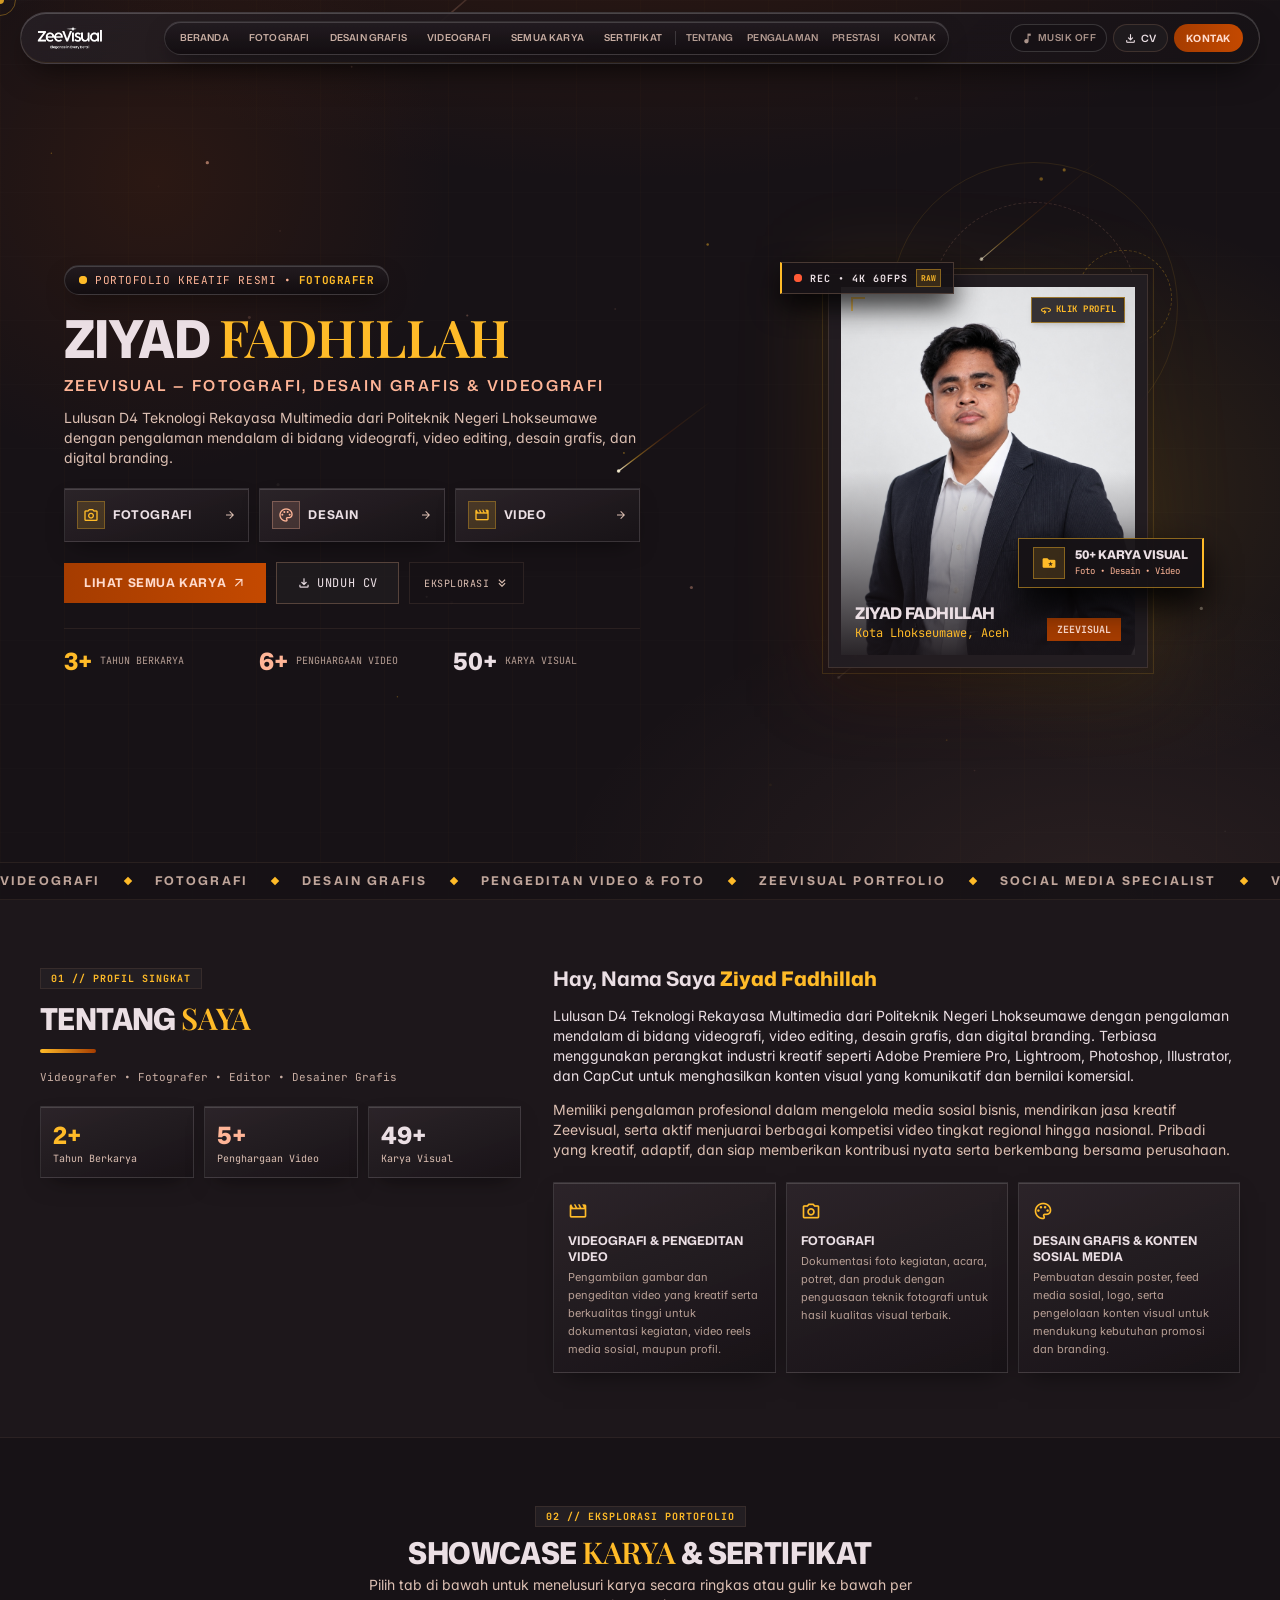
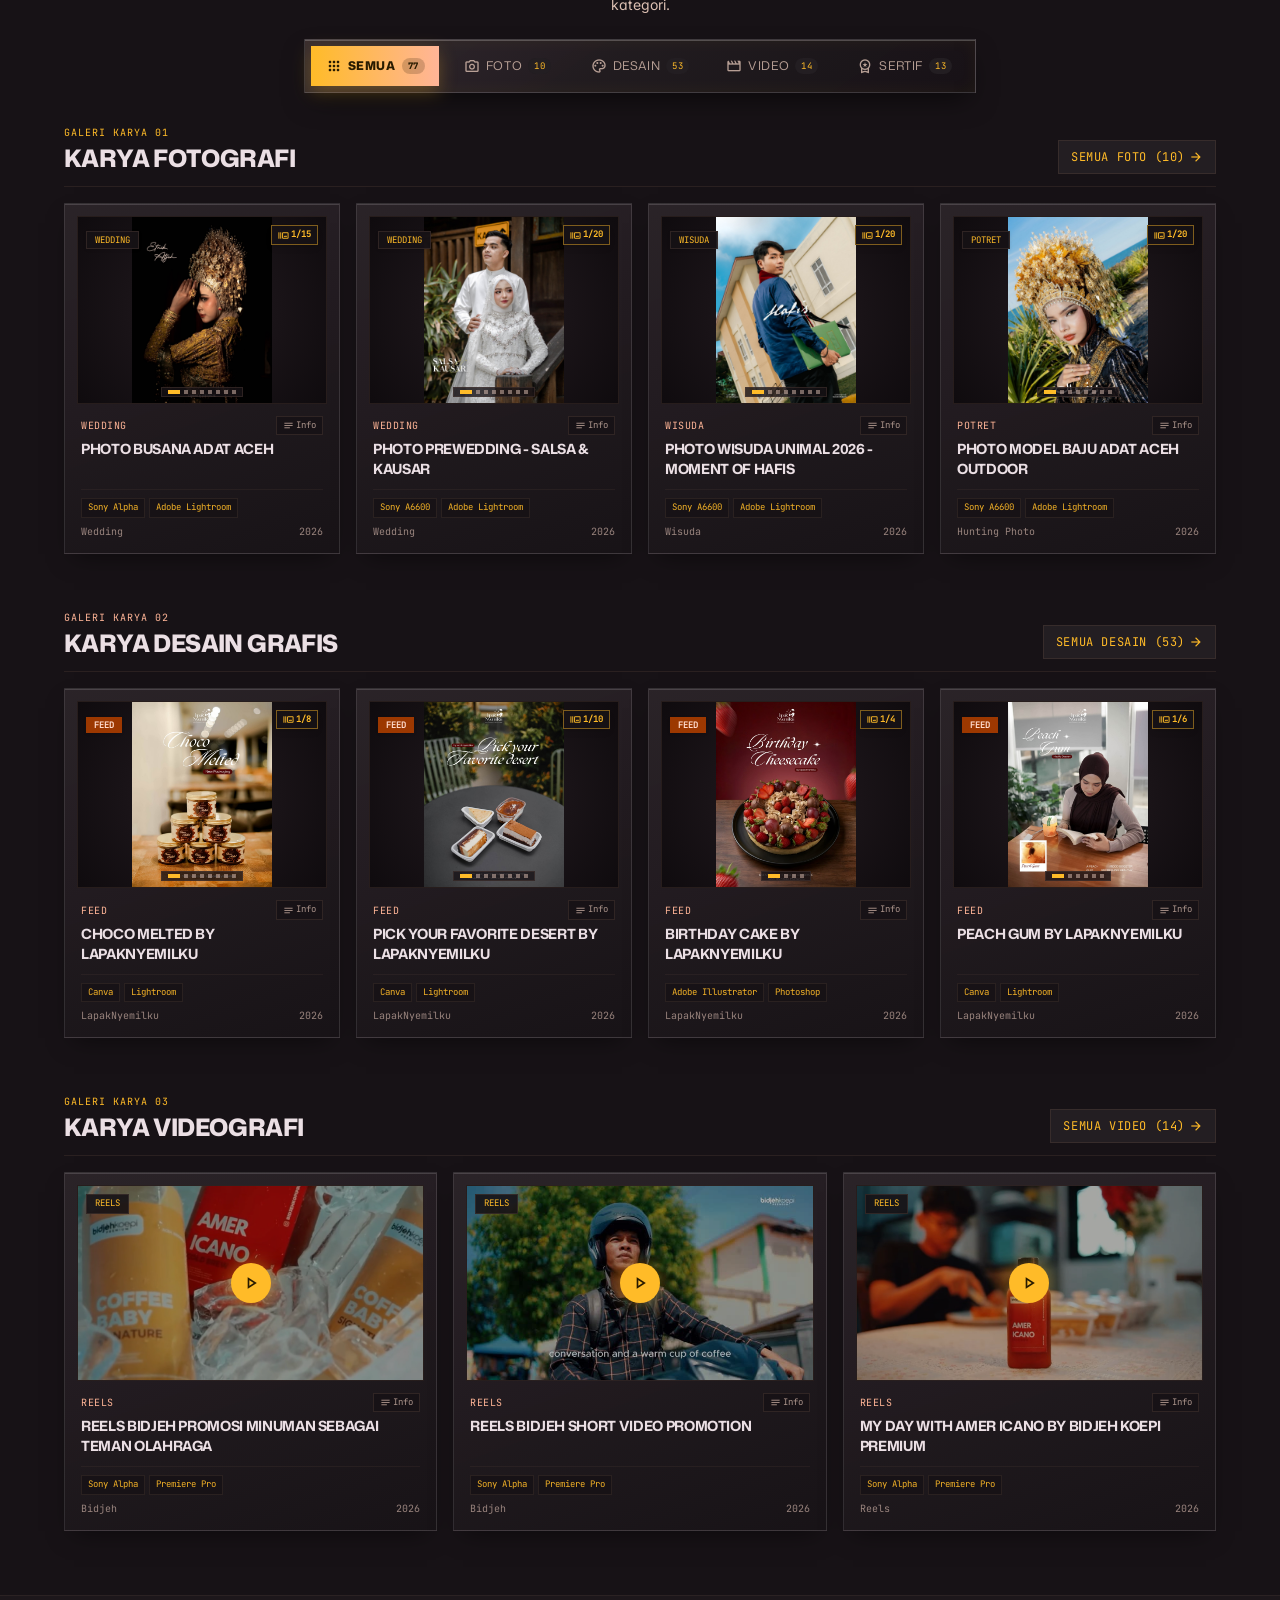
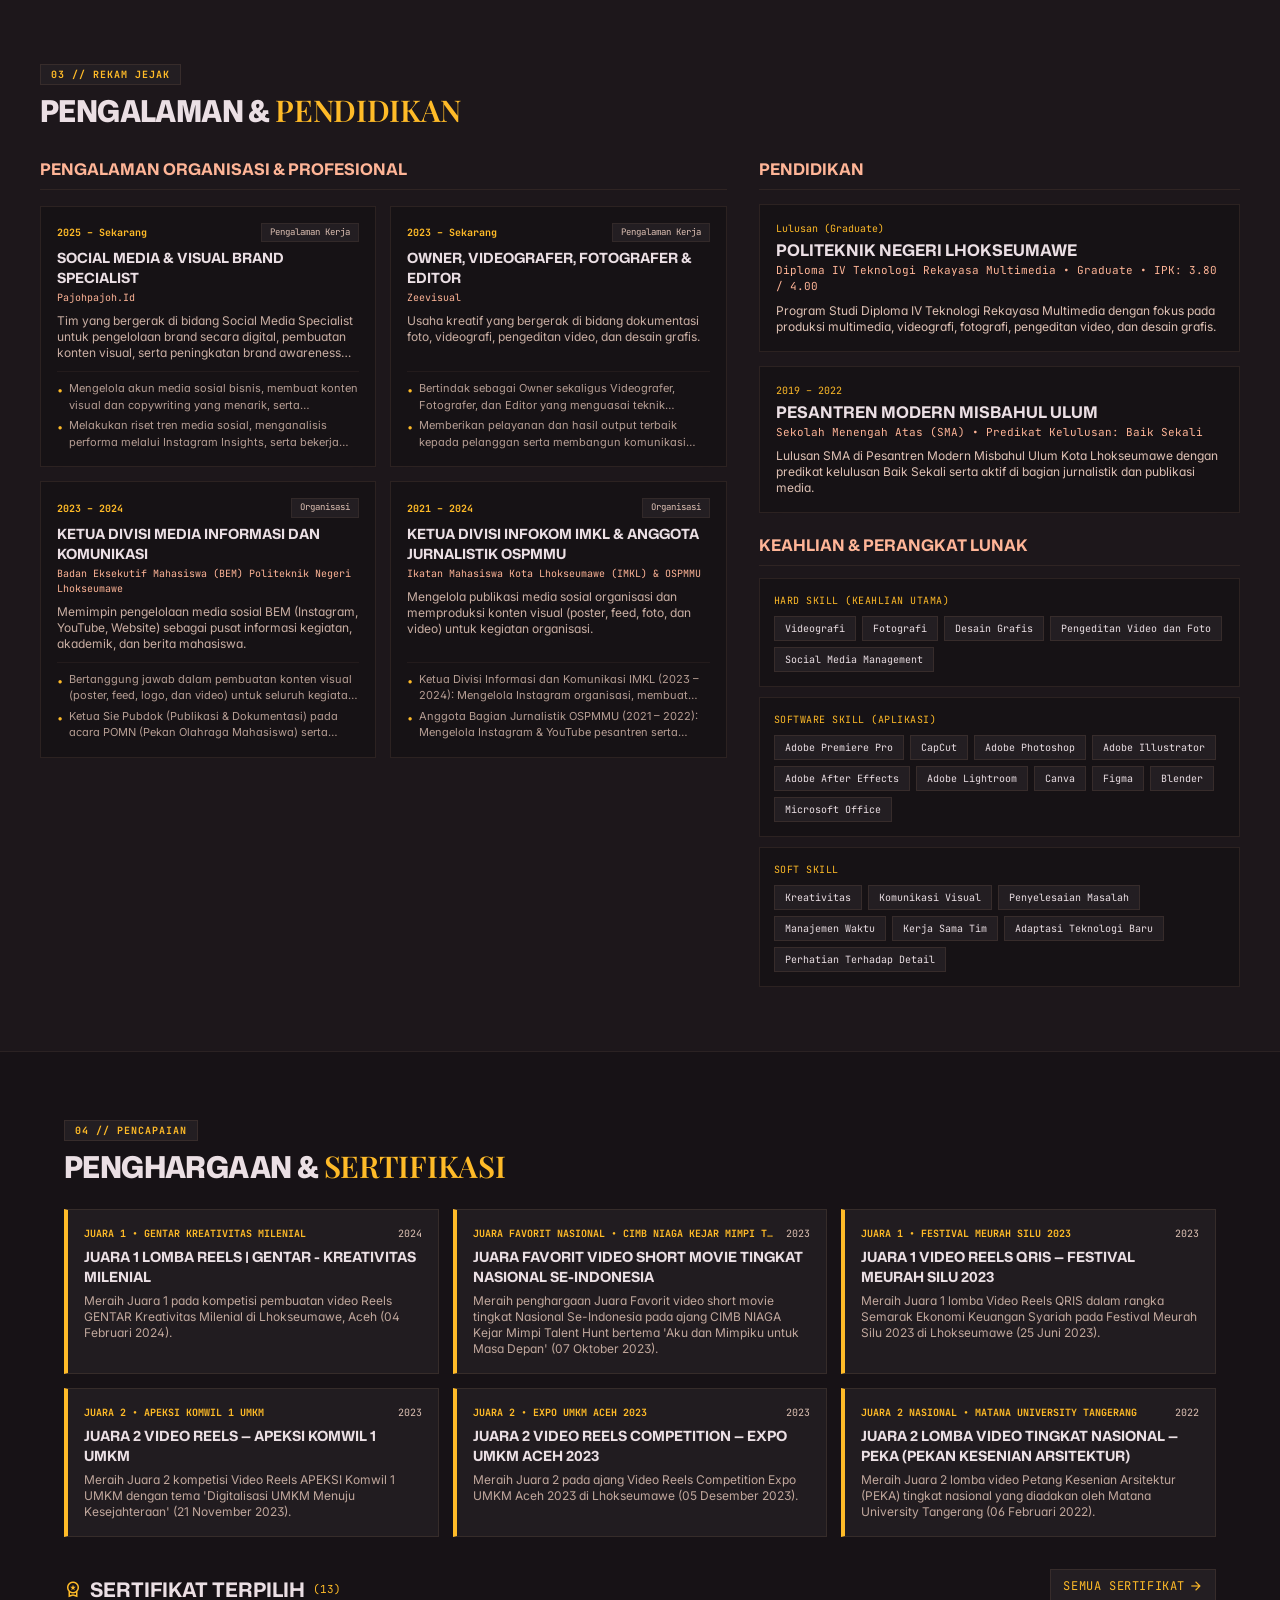
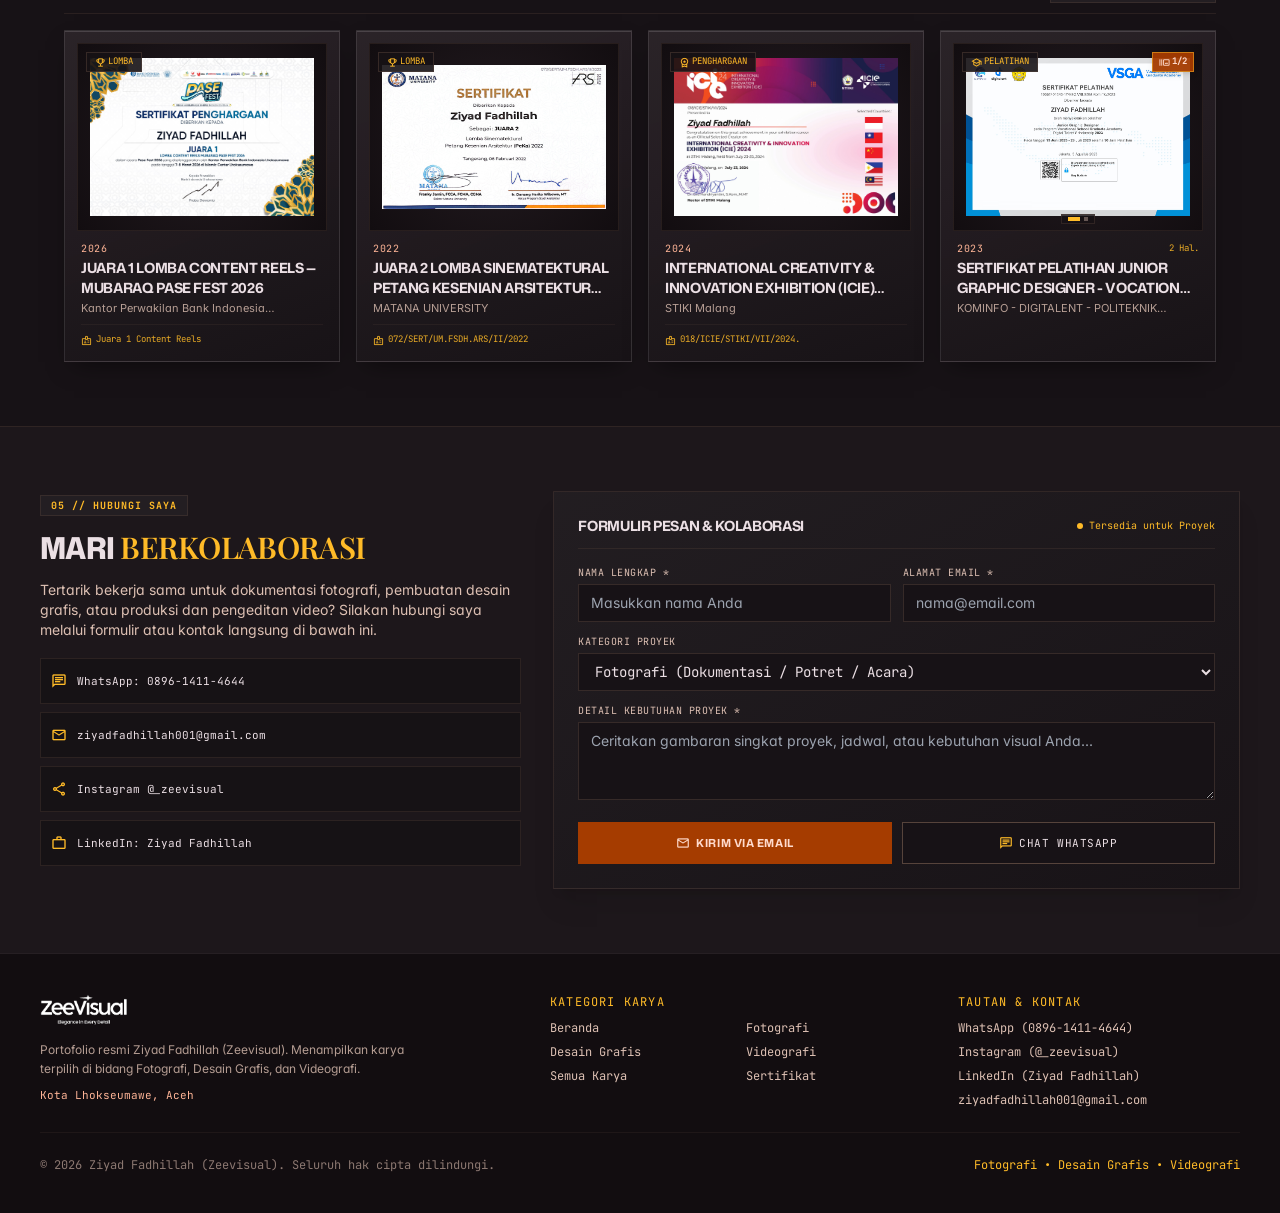
==== commit 1d667eb7: "Add full Back of Profile Card CMS management in Admin Dashboard and update IPK to 3.80" ====
--- a/index.html
+++ b/index.html
@@ -12,8 +12,8 @@
     <link rel="preconnect" href="https://fonts.gstatic.com" crossorigin />
     <link href="https://fonts.googleapis.com/css2?family=Mona+Sans:wdth,wght@75..125,400..900&family=Playfair+Display:wght@600;700&family=Inter:wght@400;500;600;700&family=JetBrains+Mono:wght@400;500;700&display=swap" rel="stylesheet" />
     <link href="https://fonts.googleapis.com/css2?family=Material+Symbols+Outlined:opsz,wght,FILL,GRAD@20..48,100..700,0..1,-50..200" rel="stylesheet" />
-    <script type="module" crossorigin src="/assets/index-B2UCdxeb.js"></script>
-    <link rel="stylesheet" crossorigin href="/assets/index-0Ejc94PW.css">
+    <script type="module" crossorigin src="/assets/index-BoB42cng.js"></script>
+    <link rel="stylesheet" crossorigin href="/assets/index-BWtAlKuc.css">
   </head>
   <body class="bg-background font-body text-on-surface antialiased selection:bg-primary selection:text-on-primary">
     <div id="root"></div>
--- a/assets/index-BWtAlKuc.css
+++ b/assets/index-BWtAlKuc.css
@@ -0,0 +1 @@
+*,:before,:after{--tw-border-spacing-x: 0;--tw-border-spacing-y: 0;--tw-translate-x: 0;--tw-translate-y: 0;--tw-rotate: 0;--tw-skew-x: 0;--tw-skew-y: 0;--tw-scale-x: 1;--tw-scale-y: 1;--tw-pan-x: ;--tw-pan-y: ;--tw-pinch-zoom: ;--tw-scroll-snap-strictness: proximity;--tw-gradient-from-position: ;--tw-gradient-via-position: ;--tw-gradient-to-position: ;--tw-ordinal: ;--tw-slashed-zero: ;--tw-numeric-figure: ;--tw-numeric-spacing: ;--tw-numeric-fraction: ;--tw-ring-inset: ;--tw-ring-offset-width: 0px;--tw-ring-offset-color: #fff;--tw-ring-color: rgb(59 130 246 / .5);--tw-ring-offset-shadow: 0 0 #0000;--tw-ring-shadow: 0 0 #0000;--tw-shadow: 0 0 #0000;--tw-shadow-colored: 0 0 #0000;--tw-blur: ;--tw-brightness: ;--tw-contrast: ;--tw-grayscale: ;--tw-hue-rotate: ;--tw-invert: ;--tw-saturate: ;--tw-sepia: ;--tw-drop-shadow: ;--tw-backdrop-blur: ;--tw-backdrop-brightness: ;--tw-backdrop-contrast: ;--tw-backdrop-grayscale: ;--tw-backdrop-hue-rotate: ;--tw-backdrop-invert: ;--tw-backdrop-opacity: ;--tw-backdrop-saturate: ;--tw-backdrop-sepia: ;--tw-contain-size: ;--tw-contain-layout: ;--tw-contain-paint: ;--tw-contain-style: }::backdrop{--tw-border-spacing-x: 0;--tw-border-spacing-y: 0;--tw-translate-x: 0;--tw-translate-y: 0;--tw-rotate: 0;--tw-skew-x: 0;--tw-skew-y: 0;--tw-scale-x: 1;--tw-scale-y: 1;--tw-pan-x: ;--tw-pan-y: ;--tw-pinch-zoom: ;--tw-scroll-snap-strictness: proximity;--tw-gradient-from-position: ;--tw-gradient-via-position: ;--tw-gradient-to-position: ;--tw-ordinal: ;--tw-slashed-zero: ;--tw-numeric-figure: ;--tw-numeric-spacing: ;--tw-numeric-fraction: ;--tw-ring-inset: ;--tw-ring-offset-width: 0px;--tw-ring-offset-color: #fff;--tw-ring-color: rgb(59 130 246 / .5);--tw-ring-offset-shadow: 0 0 #0000;--tw-ring-shadow: 0 0 #0000;--tw-shadow: 0 0 #0000;--tw-shadow-colored: 0 0 #0000;--tw-blur: ;--tw-brightness: ;--tw-contrast: ;--tw-grayscale: ;--tw-hue-rotate: ;--tw-invert: ;--tw-saturate: ;--tw-sepia: ;--tw-drop-shadow: ;--tw-backdrop-blur: ;--tw-backdrop-brightness: ;--tw-backdrop-contrast: ;--tw-backdrop-grayscale: ;--tw-backdrop-hue-rotate: ;--tw-backdrop-invert: ;--tw-backdrop-opacity: ;--tw-backdrop-saturate: ;--tw-backdrop-sepia: ;--tw-contain-size: ;--tw-contain-layout: ;--tw-contain-paint: ;--tw-contain-style: }*,:before,:after{box-sizing:border-box;border-width:0;border-style:solid;border-color:#e5e7eb}:before,:after{--tw-content: ""}html,:host{line-height:1.5;-webkit-text-size-adjust:100%;-moz-tab-size:4;-o-tab-size:4;tab-size:4;font-family:ui-sans-serif,system-ui,sans-serif,"Apple Color Emoji","Segoe UI Emoji",Segoe UI Symbol,"Noto Color Emoji";font-feature-settings:normal;font-variation-settings:normal;-webkit-tap-highlight-color:transparent}body{margin:0;line-height:inherit}hr{height:0;color:inherit;border-top-width:1px}abbr:where([title]){-webkit-text-decoration:underline dotted;text-decoration:underline dotted}h1,h2,h3,h4,h5,h6{font-size:inherit;font-weight:inherit}a{color:inherit;text-decoration:inherit}b,strong{font-weight:bolder}code,kbd,samp,pre{font-family:JetBrains Mono,ui-monospace,monospace;font-feature-settings:normal;font-variation-settings:normal;font-size:1em}small{font-size:80%}sub,sup{font-size:75%;line-height:0;position:relative;vertical-align:baseline}sub{bottom:-.25em}sup{top:-.5em}table{text-indent:0;border-color:inherit;border-collapse:collapse}button,input,optgroup,select,textarea{font-family:inherit;font-feature-settings:inherit;font-variation-settings:inherit;font-size:100%;font-weight:inherit;line-height:inherit;letter-spacing:inherit;color:inherit;margin:0;padding:0}button,select{text-transform:none}button,input:where([type=button]),input:where([type=reset]),input:where([type=submit]){-webkit-appearance:button;background-color:transparent;background-image:none}:-moz-focusring{outline:auto}:-moz-ui-invalid{box-shadow:none}progress{vertical-align:baseline}::-webkit-inner-spin-button,::-webkit-outer-spin-button{height:auto}[type=search]{-webkit-appearance:textfield;outline-offset:-2px}::-webkit-search-decoration{-webkit-appearance:none}::-webkit-file-upload-button{-webkit-appearance:button;font:inherit}summary{display:list-item}blockquote,dl,dd,h1,h2,h3,h4,h5,h6,hr,figure,p,pre{margin:0}fieldset{margin:0;padding:0}legend{padding:0}ol,ul,menu{list-style:none;margin:0;padding:0}dialog{padding:0}textarea{resize:vertical}input::-moz-placeholder,textarea::-moz-placeholder{opacity:1;color:#9ca3af}input::placeholder,textarea::placeholder{opacity:1;color:#9ca3af}button,[role=button]{cursor:pointer}:disabled{cursor:default}img,svg,video,canvas,audio,iframe,embed,object{display:block;vertical-align:middle}img,video{max-width:100%;height:auto}[hidden]:where(:not([hidden=until-found])){display:none}html{scroll-behavior:smooth;color-scheme:dark}html,body{margin:0;padding:0;background-color:#171216;color:#ebdfe5;overflow-x:hidden;font-family:Inter,sans-serif;font-feature-settings:"cv11","ss01";-webkit-font-smoothing:antialiased;-moz-osx-font-smoothing:grayscale;text-rendering:optimizeLegibility}.font-headline{font-variation-settings:"wdth" 100}h1.font-headline,h2.font-headline{font-variation-settings:"wdth" 96}main>:first-child{margin-top:0!important}main>:last-child{margin-bottom:0!important}.pointer-events-none{pointer-events:none}.pointer-events-auto{pointer-events:auto}.fixed{position:fixed}.absolute{position:absolute}.relative{position:relative}.sticky{position:sticky}.-inset-1\.5{top:-.375rem;right:-.375rem;bottom:-.375rem;left:-.375rem}.-inset-3{top:-.75rem;right:-.75rem;bottom:-.75rem;left:-.75rem}.inset-0{top:0;right:0;bottom:0;left:0}.inset-2{top:.5rem;right:.5rem;bottom:.5rem;left:.5rem}.-left-5{left:-1.25rem}.-right-6{right:-1.5rem}.-right-7{right:-1.75rem}.-top-3{top:-.75rem}.-top-6{top:-1.5rem}.bottom-0{bottom:0}.bottom-1\.5{bottom:.375rem}.bottom-14{bottom:3.5rem}.bottom-2{bottom:.5rem}.bottom-3{bottom:.75rem}.bottom-4{bottom:1rem}.bottom-6{bottom:1.5rem}.left-0{left:0}.left-1\.5{left:.375rem}.left-1\/2{left:50%}.left-2{left:.5rem}.left-2\.5{left:.625rem}.left-3{left:.75rem}.left-6{left:1.5rem}.right-0{right:0}.right-1\.5{right:.375rem}.right-2{right:.5rem}.right-2\.5{right:.625rem}.right-3{right:.75rem}.right-4{right:1rem}.right-6{right:1.5rem}.right-\[8\%\]{right:8%}.top-0{top:0}.top-1\.5{top:.375rem}.top-1\/2{top:50%}.top-2{top:.5rem}.top-2\.5{top:.625rem}.top-3{top:.75rem}.top-\[18\%\]{top:18%}.-z-10{z-index:-10}.z-0{z-index:0}.z-10{z-index:10}.z-20{z-index:20}.z-30{z-index:30}.z-40{z-index:40}.z-50{z-index:50}.z-\[10000\]{z-index:10000}.z-\[120\]{z-index:120}.z-\[1\]{z-index:1}.z-\[9998\]{z-index:9998}.z-\[9999\]{z-index:9999}.order-1{order:1}.order-2{order:2}.mx-0\.5{margin-left:.125rem;margin-right:.125rem}.mx-auto{margin-left:auto;margin-right:auto}.my-1{margin-top:.25rem;margin-bottom:.25rem}.my-auto{margin-top:auto;margin-bottom:auto}.-ml-1{margin-left:-.25rem}.-ml-4{margin-left:-1rem}.-mt-1{margin-top:-.25rem}.-mt-4{margin-top:-1rem}.mb-0\.5{margin-bottom:.125rem}.mb-1{margin-bottom:.25rem}.mb-1\.5{margin-bottom:.375rem}.mb-2{margin-bottom:.5rem}.mb-2\.5{margin-bottom:.625rem}.mb-3{margin-bottom:.75rem}.mb-4{margin-bottom:1rem}.mb-5{margin-bottom:1.25rem}.mb-6{margin-bottom:1.5rem}.mb-7{margin-bottom:1.75rem}.mb-8{margin-bottom:2rem}.ml-1{margin-left:.25rem}.mr-1{margin-right:.25rem}.mt-0\.5{margin-top:.125rem}.mt-1{margin-top:.25rem}.mt-2{margin-top:.5rem}.mt-2\.5{margin-top:.625rem}.mt-3{margin-top:.75rem}.mt-5{margin-top:1.25rem}.mt-8{margin-top:2rem}.mt-auto{margin-top:auto}.line-clamp-1{overflow:hidden;display:-webkit-box;-webkit-box-orient:vertical;-webkit-line-clamp:1}.line-clamp-2{overflow:hidden;display:-webkit-box;-webkit-box-orient:vertical;-webkit-line-clamp:2}.line-clamp-3{overflow:hidden;display:-webkit-box;-webkit-box-orient:vertical;-webkit-line-clamp:3}.line-clamp-4{overflow:hidden;display:-webkit-box;-webkit-box-orient:vertical;-webkit-line-clamp:4}.block{display:block}.inline-block{display:inline-block}.inline{display:inline}.flex{display:flex}.inline-flex{display:inline-flex}.grid{display:grid}.hidden{display:none}.aspect-\[3\/4\]{aspect-ratio:3/4}.aspect-\[4\/3\]{aspect-ratio:4/3}.aspect-\[4\/5\]{aspect-ratio:4/5}.aspect-\[9\/16\]{aspect-ratio:9/16}.aspect-video{aspect-ratio:16 / 9}.h-1{height:.25rem}.h-1\.5{height:.375rem}.h-10{height:2.5rem}.h-11{height:2.75rem}.h-12{height:3rem}.h-14{height:3.5rem}.h-2{height:.5rem}.h-2\.5{height:.625rem}.h-20{height:5rem}.h-24{height:6rem}.h-3{height:.75rem}.h-3\.5{height:.875rem}.h-36{height:9rem}.h-4{height:1rem}.h-40{height:10rem}.h-52{height:13rem}.h-6{height:1.5rem}.h-7{height:1.75rem}.h-72{height:18rem}.h-8{height:2rem}.h-9{height:2.25rem}.h-\[1\.5px\]{height:1.5px}.h-\[340px\]{height:340px}.h-\[58vh\]{height:58vh}.h-full{height:100%}.max-h-72{max-height:18rem}.max-h-\[380px\]{max-height:380px}.max-h-\[460px\]{max-height:460px}.max-h-\[58vh\]{max-height:58vh}.max-h-\[66vh\]{max-height:66vh}.max-h-\[78vh\]{max-height:78vh}.max-h-\[80vh\]{max-height:80vh}.max-h-\[92vh\]{max-height:92vh}.max-h-\[94vh\]{max-height:94vh}.max-h-none{max-height:none}.min-h-\[100dvh\]{min-height:100dvh}.min-h-\[300px\]{min-height:300px}.min-h-\[540px\]{min-height:540px}.min-h-\[80px\]{min-height:80px}.min-h-screen{min-height:100vh}.w-1{width:.25rem}.w-1\.5{width:.375rem}.w-10{width:2.5rem}.w-11{width:2.75rem}.w-12{width:3rem}.w-14{width:3.5rem}.w-16{width:4rem}.w-2{width:.5rem}.w-2\.5{width:.625rem}.w-20{width:5rem}.w-24{width:6rem}.w-28{width:7rem}.w-3{width:.75rem}.w-3\.5{width:.875rem}.w-4{width:1rem}.w-5{width:1.25rem}.w-52{width:13rem}.w-6{width:1.5rem}.w-7{width:1.75rem}.w-72{width:18rem}.w-8{width:2rem}.w-9{width:2.25rem}.w-\[170\%\]{width:170%}.w-\[1px\]{width:1px}.w-\[300px\]{width:300px}.w-\[340px\]{width:340px}.w-auto{width:auto}.w-full{width:100%}.min-w-0{min-width:0px}.min-w-\[64px\]{min-width:64px}.max-w-2xl{max-width:42rem}.max-w-3xl{max-width:48rem}.max-w-5xl{max-width:64rem}.max-w-6xl{max-width:72rem}.max-w-\[1200px\]{max-width:1200px}.max-w-\[1340px\]{max-width:1340px}.max-w-\[1440px\]{max-width:1440px}.max-w-\[225px\]{max-width:225px}.max-w-\[280px\]{max-width:280px}.max-w-\[85\%\]{max-width:85%}.max-w-full{max-width:100%}.max-w-lg{max-width:32rem}.max-w-md{max-width:28rem}.max-w-none{max-width:none}.max-w-sm{max-width:24rem}.max-w-xl{max-width:36rem}.max-w-xs{max-width:20rem}.flex-1{flex:1 1 0%}.shrink-0{flex-shrink:0}.origin-left{transform-origin:left}.-translate-x-1\/2{--tw-translate-x: -50%;transform:translate(var(--tw-translate-x),var(--tw-translate-y)) rotate(var(--tw-rotate)) skew(var(--tw-skew-x)) skewY(var(--tw-skew-y)) scaleX(var(--tw-scale-x)) scaleY(var(--tw-scale-y))}.-translate-x-4{--tw-translate-x: -1rem;transform:translate(var(--tw-translate-x),var(--tw-translate-y)) rotate(var(--tw-rotate)) skew(var(--tw-skew-x)) skewY(var(--tw-skew-y)) scaleX(var(--tw-scale-x)) scaleY(var(--tw-scale-y))}.-translate-y-0\.5{--tw-translate-y: -.125rem;transform:translate(var(--tw-translate-x),var(--tw-translate-y)) rotate(var(--tw-rotate)) skew(var(--tw-skew-x)) skewY(var(--tw-skew-y)) scaleX(var(--tw-scale-x)) scaleY(var(--tw-scale-y))}.-translate-y-1\/2{--tw-translate-y: -50%;transform:translate(var(--tw-translate-x),var(--tw-translate-y)) rotate(var(--tw-rotate)) skew(var(--tw-skew-x)) skewY(var(--tw-skew-y)) scaleX(var(--tw-scale-x)) scaleY(var(--tw-scale-y))}.translate-x-0{--tw-translate-x: 0px;transform:translate(var(--tw-translate-x),var(--tw-translate-y)) rotate(var(--tw-rotate)) skew(var(--tw-skew-x)) skewY(var(--tw-skew-y)) scaleX(var(--tw-scale-x)) scaleY(var(--tw-scale-y))}.translate-x-4{--tw-translate-x: 1rem;transform:translate(var(--tw-translate-x),var(--tw-translate-y)) rotate(var(--tw-rotate)) skew(var(--tw-skew-x)) skewY(var(--tw-skew-y)) scaleX(var(--tw-scale-x)) scaleY(var(--tw-scale-y))}.translate-y-0{--tw-translate-y: 0px;transform:translate(var(--tw-translate-x),var(--tw-translate-y)) rotate(var(--tw-rotate)) skew(var(--tw-skew-x)) skewY(var(--tw-skew-y)) scaleX(var(--tw-scale-x)) scaleY(var(--tw-scale-y))}.translate-y-1\.5{--tw-translate-y: .375rem;transform:translate(var(--tw-translate-x),var(--tw-translate-y)) rotate(var(--tw-rotate)) skew(var(--tw-skew-x)) skewY(var(--tw-skew-y)) scaleX(var(--tw-scale-x)) scaleY(var(--tw-scale-y))}.translate-y-6{--tw-translate-y: 1.5rem;transform:translate(var(--tw-translate-x),var(--tw-translate-y)) rotate(var(--tw-rotate)) skew(var(--tw-skew-x)) skewY(var(--tw-skew-y)) scaleX(var(--tw-scale-x)) scaleY(var(--tw-scale-y))}.rotate-45{--tw-rotate: 45deg;transform:translate(var(--tw-translate-x),var(--tw-translate-y)) rotate(var(--tw-rotate)) skew(var(--tw-skew-x)) skewY(var(--tw-skew-y)) scaleX(var(--tw-scale-x)) scaleY(var(--tw-scale-y))}.scale-0{--tw-scale-x: 0;--tw-scale-y: 0;transform:translate(var(--tw-translate-x),var(--tw-translate-y)) rotate(var(--tw-rotate)) skew(var(--tw-skew-x)) skewY(var(--tw-skew-y)) scaleX(var(--tw-scale-x)) scaleY(var(--tw-scale-y))}.scale-100{--tw-scale-x: 1;--tw-scale-y: 1;transform:translate(var(--tw-translate-x),var(--tw-translate-y)) rotate(var(--tw-rotate)) skew(var(--tw-skew-x)) skewY(var(--tw-skew-y)) scaleX(var(--tw-scale-x)) scaleY(var(--tw-scale-y))}.scale-105{--tw-scale-x: 1.05;--tw-scale-y: 1.05;transform:translate(var(--tw-translate-x),var(--tw-translate-y)) rotate(var(--tw-rotate)) skew(var(--tw-skew-x)) skewY(var(--tw-skew-y)) scaleX(var(--tw-scale-x)) scaleY(var(--tw-scale-y))}.scale-110{--tw-scale-x: 1.1;--tw-scale-y: 1.1;transform:translate(var(--tw-translate-x),var(--tw-translate-y)) rotate(var(--tw-rotate)) skew(var(--tw-skew-x)) skewY(var(--tw-skew-y)) scaleX(var(--tw-scale-x)) scaleY(var(--tw-scale-y))}.scale-125{--tw-scale-x: 1.25;--tw-scale-y: 1.25;transform:translate(var(--tw-translate-x),var(--tw-translate-y)) rotate(var(--tw-rotate)) skew(var(--tw-skew-x)) skewY(var(--tw-skew-y)) scaleX(var(--tw-scale-x)) scaleY(var(--tw-scale-y))}.scale-75{--tw-scale-x: .75;--tw-scale-y: .75;transform:translate(var(--tw-translate-x),var(--tw-translate-y)) rotate(var(--tw-rotate)) skew(var(--tw-skew-x)) skewY(var(--tw-skew-y)) scaleX(var(--tw-scale-x)) scaleY(var(--tw-scale-y))}.scale-95{--tw-scale-x: .95;--tw-scale-y: .95;transform:translate(var(--tw-translate-x),var(--tw-translate-y)) rotate(var(--tw-rotate)) skew(var(--tw-skew-x)) skewY(var(--tw-skew-y)) scaleX(var(--tw-scale-x)) scaleY(var(--tw-scale-y))}.scale-\[1\.02\]{--tw-scale-x: 1.02;--tw-scale-y: 1.02;transform:translate(var(--tw-translate-x),var(--tw-translate-y)) rotate(var(--tw-rotate)) skew(var(--tw-skew-x)) skewY(var(--tw-skew-y)) scaleX(var(--tw-scale-x)) scaleY(var(--tw-scale-y))}.scale-\[1\.03\]{--tw-scale-x: 1.03;--tw-scale-y: 1.03;transform:translate(var(--tw-translate-x),var(--tw-translate-y)) rotate(var(--tw-rotate)) skew(var(--tw-skew-x)) skewY(var(--tw-skew-y)) scaleX(var(--tw-scale-x)) scaleY(var(--tw-scale-y))}.transform{transform:translate(var(--tw-translate-x),var(--tw-translate-y)) rotate(var(--tw-rotate)) skew(var(--tw-skew-x)) skewY(var(--tw-skew-y)) scaleX(var(--tw-scale-x)) scaleY(var(--tw-scale-y))}@keyframes bounce{0%,to{transform:translateY(-25%);animation-timing-function:cubic-bezier(.8,0,1,1)}50%{transform:none;animation-timing-function:cubic-bezier(0,0,.2,1)}}.animate-bounce{animation:bounce 1s infinite}@keyframes ping{75%,to{transform:scale(2);opacity:0}}.animate-ping{animation:ping 1s cubic-bezier(0,0,.2,1) infinite}@keyframes pulse{50%{opacity:.5}}.animate-pulse{animation:pulse 2s cubic-bezier(.4,0,.6,1) infinite}@keyframes spin{to{transform:rotate(360deg)}}.animate-spin{animation:spin 1s linear infinite}.cursor-default{cursor:default}.cursor-grab{cursor:grab}.cursor-pointer{cursor:pointer}.cursor-zoom-in{cursor:zoom-in}.cursor-zoom-out{cursor:zoom-out}.select-none{-webkit-user-select:none;-moz-user-select:none;user-select:none}.resize-y{resize:vertical}.resize{resize:both}.grid-cols-1{grid-template-columns:repeat(1,minmax(0,1fr))}.grid-cols-2{grid-template-columns:repeat(2,minmax(0,1fr))}.grid-cols-3{grid-template-columns:repeat(3,minmax(0,1fr))}.grid-cols-4{grid-template-columns:repeat(4,minmax(0,1fr))}.grid-cols-5{grid-template-columns:repeat(5,minmax(0,1fr))}.flex-col{flex-direction:column}.flex-wrap{flex-wrap:wrap}.content-start{align-content:flex-start}.items-start{align-items:flex-start}.items-end{align-items:flex-end}.items-center{align-items:center}.items-stretch{align-items:stretch}.justify-end{justify-content:flex-end}.justify-center{justify-content:center}.justify-between{justify-content:space-between}.gap-0\.5{gap:.125rem}.gap-1{gap:.25rem}.gap-1\.5{gap:.375rem}.gap-2{gap:.5rem}.gap-2\.5{gap:.625rem}.gap-3{gap:.75rem}.gap-3\.5{gap:.875rem}.gap-4{gap:1rem}.gap-5{gap:1.25rem}.gap-6{gap:1.5rem}.gap-8{gap:2rem}.space-y-1>:not([hidden])~:not([hidden]){--tw-space-y-reverse: 0;margin-top:calc(.25rem * calc(1 - var(--tw-space-y-reverse)));margin-bottom:calc(.25rem * var(--tw-space-y-reverse))}.space-y-1\.5>:not([hidden])~:not([hidden]){--tw-space-y-reverse: 0;margin-top:calc(.375rem * calc(1 - var(--tw-space-y-reverse)));margin-bottom:calc(.375rem * var(--tw-space-y-reverse))}.space-y-10>:not([hidden])~:not([hidden]){--tw-space-y-reverse: 0;margin-top:calc(2.5rem * calc(1 - var(--tw-space-y-reverse)));margin-bottom:calc(2.5rem * var(--tw-space-y-reverse))}.space-y-12>:not([hidden])~:not([hidden]){--tw-space-y-reverse: 0;margin-top:calc(3rem * calc(1 - var(--tw-space-y-reverse)));margin-bottom:calc(3rem * var(--tw-space-y-reverse))}.space-y-2>:not([hidden])~:not([hidden]){--tw-space-y-reverse: 0;margin-top:calc(.5rem * calc(1 - var(--tw-space-y-reverse)));margin-bottom:calc(.5rem * var(--tw-space-y-reverse))}.space-y-2\.5>:not([hidden])~:not([hidden]){--tw-space-y-reverse: 0;margin-top:calc(.625rem * calc(1 - var(--tw-space-y-reverse)));margin-bottom:calc(.625rem * var(--tw-space-y-reverse))}.space-y-3>:not([hidden])~:not([hidden]){--tw-space-y-reverse: 0;margin-top:calc(.75rem * calc(1 - var(--tw-space-y-reverse)));margin-bottom:calc(.75rem * var(--tw-space-y-reverse))}.space-y-3\.5>:not([hidden])~:not([hidden]){--tw-space-y-reverse: 0;margin-top:calc(.875rem * calc(1 - var(--tw-space-y-reverse)));margin-bottom:calc(.875rem * var(--tw-space-y-reverse))}.space-y-4>:not([hidden])~:not([hidden]){--tw-space-y-reverse: 0;margin-top:calc(1rem * calc(1 - var(--tw-space-y-reverse)));margin-bottom:calc(1rem * var(--tw-space-y-reverse))}.space-y-5>:not([hidden])~:not([hidden]){--tw-space-y-reverse: 0;margin-top:calc(1.25rem * calc(1 - var(--tw-space-y-reverse)));margin-bottom:calc(1.25rem * var(--tw-space-y-reverse))}.space-y-6>:not([hidden])~:not([hidden]){--tw-space-y-reverse: 0;margin-top:calc(1.5rem * calc(1 - var(--tw-space-y-reverse)));margin-bottom:calc(1.5rem * var(--tw-space-y-reverse))}.space-y-8>:not([hidden])~:not([hidden]){--tw-space-y-reverse: 0;margin-top:calc(2rem * calc(1 - var(--tw-space-y-reverse)));margin-bottom:calc(2rem * var(--tw-space-y-reverse))}.divide-y>:not([hidden])~:not([hidden]){--tw-divide-y-reverse: 0;border-top-width:calc(1px * calc(1 - var(--tw-divide-y-reverse)));border-bottom-width:calc(1px * var(--tw-divide-y-reverse))}.divide-\[\#56433b\]\/30>:not([hidden])~:not([hidden]){border-color:#56433b4d}.self-start{align-self:flex-start}.self-end{align-self:flex-end}.overflow-auto{overflow:auto}.overflow-hidden{overflow:hidden}.overflow-x-auto{overflow-x:auto}.overflow-y-auto{overflow-y:auto}.overflow-x-hidden{overflow-x:hidden}.truncate{overflow:hidden;text-overflow:ellipsis;white-space:nowrap}.whitespace-nowrap{white-space:nowrap}.whitespace-pre-line{white-space:pre-line}.break-words{overflow-wrap:break-word}.break-all{word-break:break-all}.rounded,.rounded-2xl{border-radius:0}.rounded-3xl{border-radius:1.5rem}.rounded-full{border-radius:9999px}.rounded-lg,.rounded-md,.rounded-xl{border-radius:0}.rounded-bl{border-bottom-left-radius:0}.rounded-br{border-bottom-right-radius:0}.rounded-tl{border-top-left-radius:0}.rounded-tr{border-top-right-radius:0}.border{border-width:1px}.border-2{border-width:2px}.border-y{border-top-width:1px;border-bottom-width:1px}.border-b{border-bottom-width:1px}.border-b-2{border-bottom-width:2px}.border-l-2{border-left-width:2px}.border-l-4{border-left-width:4px}.border-r-2{border-right-width:2px}.border-t{border-top-width:1px}.border-t-2{border-top-width:2px}.border-dashed{border-style:dashed}.border-\[\#3a3337\]\/50{border-color:#3a333780}.border-\[\#56433b\]{--tw-border-opacity: 1;border-color:rgb(86 67 59 / var(--tw-border-opacity, 1))}.border-\[\#56433b\]\/20{border-color:#56433b33}.border-\[\#56433b\]\/25{border-color:#56433b40}.border-\[\#56433b\]\/30{border-color:#56433b4d}.border-\[\#56433b\]\/35{border-color:#56433b59}.border-\[\#56433b\]\/40{border-color:#56433b66}.border-\[\#56433b\]\/50{border-color:#56433b80}.border-\[\#56433b\]\/60{border-color:#56433b99}.border-\[\#56433b\]\/70{border-color:#56433bb3}.border-\[\#56433b\]\/80{border-color:#56433bcc}.border-\[\#a53c00\]\/60{border-color:#a53c0099}.border-\[\#ffb597\]\/15{border-color:#ffb59726}.border-\[\#ffb597\]\/25{border-color:#ffb59740}.border-\[\#ffb597\]\/30{border-color:#ffb5974d}.border-\[\#ffb597\]\/40{border-color:#ffb59766}.border-\[\#ffb597\]\/50{border-color:#ffb59780}.border-\[\#ffbb28\]{--tw-border-opacity: 1;border-color:rgb(255 187 40 / var(--tw-border-opacity, 1))}.border-\[\#ffbb28\]\/10{border-color:#ffbb281a}.border-\[\#ffbb28\]\/15{border-color:#ffbb2826}.border-\[\#ffbb28\]\/25{border-color:#ffbb2840}.border-\[\#ffbb28\]\/30{border-color:#ffbb284d}.border-\[\#ffbb28\]\/35{border-color:#ffbb2859}.border-\[\#ffbb28\]\/40{border-color:#ffbb2866}.border-\[\#ffbb28\]\/45{border-color:#ffbb2873}.border-\[\#ffbb28\]\/50{border-color:#ffbb2880}.border-\[\#ffbb28\]\/60{border-color:#ffbb2899}.border-\[\#ffbb28\]\/70{border-color:#ffbb28b3}.border-\[\#ffbb28\]\/80{border-color:#ffbb28cc}.border-\[\#ffbb28\]\/90{border-color:#ffbb28e6}.border-emerald-500\/40{border-color:#10b98166}.border-red-400{--tw-border-opacity: 1;border-color:rgb(248 113 113 / var(--tw-border-opacity, 1))}.border-red-500\/40{border-color:#ef444466}.border-red-500\/50{border-color:#ef444480}.border-transparent{border-color:transparent}.border-white\/15{border-color:#ffffff26}.border-white\/20{border-color:#fff3}.border-l-\[\#ffbb28\]{--tw-border-opacity: 1;border-left-color:rgb(255 187 40 / var(--tw-border-opacity, 1))}.border-r-\[\#ffbb28\]{--tw-border-opacity: 1;border-right-color:rgb(255 187 40 / var(--tw-border-opacity, 1))}.bg-\[\#0b080a\]{--tw-bg-opacity: 1;background-color:rgb(11 8 10 / var(--tw-bg-opacity, 1))}.bg-\[\#0f0b0e\]{--tw-bg-opacity: 1;background-color:rgb(15 11 14 / var(--tw-bg-opacity, 1))}.bg-\[\#120d10\]{--tw-bg-opacity: 1;background-color:rgb(18 13 16 / var(--tw-bg-opacity, 1))}.bg-\[\#171216\]{--tw-bg-opacity: 1;background-color:rgb(23 18 22 / var(--tw-bg-opacity, 1))}.bg-\[\#171216\]\/70{background-color:#171216b3}.bg-\[\#171216\]\/80{background-color:#171216cc}.bg-\[\#171216\]\/85{background-color:#171216d9}.bg-\[\#171216\]\/90{background-color:#171216e6}.bg-\[\#171216\]\/95{background-color:#171216f2}.bg-\[\#201a1e\]\/75{background-color:#201a1ebf}.bg-\[\#231e22\]{--tw-bg-opacity: 1;background-color:rgb(35 30 34 / var(--tw-bg-opacity, 1))}.bg-\[\#231e22\]\/50{background-color:#231e2280}.bg-\[\#231e22\]\/60{background-color:#231e2299}.bg-\[\#231e22\]\/70{background-color:#231e22b3}.bg-\[\#231e22\]\/75{background-color:#231e22bf}.bg-\[\#231e22\]\/80{background-color:#231e22cc}.bg-\[\#231e22\]\/90{background-color:#231e22e6}.bg-\[\#231e22\]\/95{background-color:#231e22f2}.bg-\[\#281b00\]\/20{background-color:#281b0033}.bg-\[\#281f24\]{--tw-bg-opacity: 1;background-color:rgb(40 31 36 / var(--tw-bg-opacity, 1))}.bg-\[\#56433b\]{--tw-bg-opacity: 1;background-color:rgb(86 67 59 / var(--tw-bg-opacity, 1))}.bg-\[\#a53c00\]{--tw-bg-opacity: 1;background-color:rgb(165 60 0 / var(--tw-bg-opacity, 1))}.bg-\[\#a53c00\]\/25{background-color:#a53c0040}.bg-\[\#a53c00\]\/30{background-color:#a53c004d}.bg-\[\#a53c00\]\/90{background-color:#a53c00e6}.bg-\[\#a53c00\]\/95{background-color:#a53c00f2}.bg-\[\#ddc0b3\]\/35{background-color:#ddc0b359}.bg-\[\#ddc0b3\]\/40{background-color:#ddc0b366}.bg-\[\#ddc0b3\]\/50{background-color:#ddc0b380}.bg-\[\#ff5a36\]{--tw-bg-opacity: 1;background-color:rgb(255 90 54 / var(--tw-bg-opacity, 1))}.bg-\[\#ffb597\]\/15{background-color:#ffb59726}.bg-\[\#ffbb28\]{--tw-bg-opacity: 1;background-color:rgb(255 187 40 / var(--tw-bg-opacity, 1))}.bg-\[\#ffbb28\]\/10{background-color:#ffbb281a}.bg-\[\#ffbb28\]\/15{background-color:#ffbb2826}.bg-\[\#ffbb28\]\/20{background-color:#ffbb2833}.bg-\[\#ffbb28\]\/80{background-color:#ffbb28cc}.bg-background{--tw-bg-opacity: 1;background-color:rgb(23 18 22 / var(--tw-bg-opacity, 1))}.bg-black{--tw-bg-opacity: 1;background-color:rgb(0 0 0 / var(--tw-bg-opacity, 1))}.bg-black\/0{background-color:#0000}.bg-black\/30{background-color:#0000004d}.bg-black\/40{background-color:#0006}.bg-black\/75{background-color:#000000bf}.bg-black\/90{background-color:#000000e6}.bg-emerald-400{--tw-bg-opacity: 1;background-color:rgb(52 211 153 / var(--tw-bg-opacity, 1))}.bg-emerald-950\/50{background-color:#022c2280}.bg-emerald-950\/90{background-color:#022c22e6}.bg-red-950{--tw-bg-opacity: 1;background-color:rgb(69 10 10 / var(--tw-bg-opacity, 1))}.bg-red-950\/50{background-color:#450a0a80}.bg-red-950\/60{background-color:#450a0a99}.bg-transparent{background-color:transparent}.bg-white{--tw-bg-opacity: 1;background-color:rgb(255 255 255 / var(--tw-bg-opacity, 1))}.bg-white\/15{background-color:#ffffff26}.bg-gradient-to-br{background-image:linear-gradient(to bottom right,var(--tw-gradient-stops))}.bg-gradient-to-r{background-image:linear-gradient(to right,var(--tw-gradient-stops))}.bg-gradient-to-t{background-image:linear-gradient(to top,var(--tw-gradient-stops))}.bg-gradient-to-tr{background-image:linear-gradient(to top right,var(--tw-gradient-stops))}.from-\[\#171216\]\/90{--tw-gradient-from: rgb(23 18 22 / .9) var(--tw-gradient-from-position);--tw-gradient-to: rgb(23 18 22 / 0) var(--tw-gradient-to-position);--tw-gradient-stops: var(--tw-gradient-from), var(--tw-gradient-to)}.from-\[\#231e22\]\/95{--tw-gradient-from: rgb(35 30 34 / .95) var(--tw-gradient-from-position);--tw-gradient-to: rgb(35 30 34 / 0) var(--tw-gradient-to-position);--tw-gradient-stops: var(--tw-gradient-from), var(--tw-gradient-to)}.from-\[\#2b2226\]{--tw-gradient-from: #2b2226 var(--tw-gradient-from-position);--tw-gradient-to: rgb(43 34 38 / 0) var(--tw-gradient-to-position);--tw-gradient-stops: var(--tw-gradient-from), var(--tw-gradient-to)}.from-\[\#a53c00\]{--tw-gradient-from: #a53c00 var(--tw-gradient-from-position);--tw-gradient-to: rgb(165 60 0 / 0) var(--tw-gradient-to-position);--tw-gradient-stops: var(--tw-gradient-from), var(--tw-gradient-to)}.from-\[\#a53c00\]\/20{--tw-gradient-from: rgb(165 60 0 / .2) var(--tw-gradient-from-position);--tw-gradient-to: rgb(165 60 0 / 0) var(--tw-gradient-to-position);--tw-gradient-stops: var(--tw-gradient-from), var(--tw-gradient-to)}.from-\[\#ffbb28\]{--tw-gradient-from: #ffbb28 var(--tw-gradient-from-position);--tw-gradient-to: rgb(255 187 40 / 0) var(--tw-gradient-to-position);--tw-gradient-stops: var(--tw-gradient-from), var(--tw-gradient-to)}.from-\[\#ffbb28\]\/25{--tw-gradient-from: rgb(255 187 40 / .25) var(--tw-gradient-from-position);--tw-gradient-to: rgb(255 187 40 / 0) var(--tw-gradient-to-position);--tw-gradient-stops: var(--tw-gradient-from), var(--tw-gradient-to)}.via-\[\#1b1519\]{--tw-gradient-to: rgb(27 21 25 / 0) var(--tw-gradient-to-position);--tw-gradient-stops: var(--tw-gradient-from), #1b1519 var(--tw-gradient-via-position), var(--tw-gradient-to)}.via-\[\#ffbb28\]{--tw-gradient-to: rgb(255 187 40 / 0) var(--tw-gradient-to-position);--tw-gradient-stops: var(--tw-gradient-from), #ffbb28 var(--tw-gradient-via-position), var(--tw-gradient-to)}.via-\[\#ffbb28\]\/10{--tw-gradient-to: rgb(255 187 40 / 0) var(--tw-gradient-to-position);--tw-gradient-stops: var(--tw-gradient-from), rgb(255 187 40 / .1) var(--tw-gradient-via-position), var(--tw-gradient-to)}.via-transparent{--tw-gradient-to: rgb(0 0 0 / 0) var(--tw-gradient-to-position);--tw-gradient-stops: var(--tw-gradient-from), transparent var(--tw-gradient-via-position), var(--tw-gradient-to)}.to-\[\#120d10\]{--tw-gradient-to: #120d10 var(--tw-gradient-to-position)}.to-\[\#181317\]\/95{--tw-gradient-to: rgb(24 19 23 / .95) var(--tw-gradient-to-position)}.to-\[\#a53c00\]{--tw-gradient-to: #a53c00 var(--tw-gradient-to-position)}.to-\[\#c44900\]{--tw-gradient-to: #c44900 var(--tw-gradient-to-position)}.to-\[\#ffb597\]{--tw-gradient-to: #ffb597 var(--tw-gradient-to-position)}.to-\[\#ffb597\]\/20{--tw-gradient-to: rgb(255 181 151 / .2) var(--tw-gradient-to-position)}.to-transparent{--tw-gradient-to: transparent var(--tw-gradient-to-position)}.object-contain{-o-object-fit:contain;object-fit:contain}.object-cover{-o-object-fit:cover;object-fit:cover}.object-top{-o-object-position:top;object-position:top}.p-0\.5{padding:.125rem}.p-1{padding:.25rem}.p-1\.5{padding:.375rem}.p-2{padding:.5rem}.p-2\.5{padding:.625rem}.p-3{padding:.75rem}.p-3\.5{padding:.875rem}.p-4{padding:1rem}.p-5{padding:1.25rem}.p-6{padding:1.5rem}.p-7{padding:1.75rem}.p-8{padding:2rem}.px-1{padding-left:.25rem;padding-right:.25rem}.px-1\.5{padding-left:.375rem;padding-right:.375rem}.px-2{padding-left:.5rem;padding-right:.5rem}.px-2\.5{padding-left:.625rem;padding-right:.625rem}.px-3{padding-left:.75rem;padding-right:.75rem}.px-3\.5{padding-left:.875rem;padding-right:.875rem}.px-4{padding-left:1rem;padding-right:1rem}.px-5{padding-left:1.25rem;padding-right:1.25rem}.px-6{padding-left:1.5rem;padding-right:1.5rem}.px-8{padding-left:2rem;padding-right:2rem}.py-0\.5{padding-top:.125rem;padding-bottom:.125rem}.py-1{padding-top:.25rem;padding-bottom:.25rem}.py-1\.5{padding-top:.375rem;padding-bottom:.375rem}.py-12{padding-top:3rem;padding-bottom:3rem}.py-14{padding-top:3.5rem;padding-bottom:3.5rem}.py-16{padding-top:4rem;padding-bottom:4rem}.py-2{padding-top:.5rem;padding-bottom:.5rem}.py-2\.5{padding-top:.625rem;padding-bottom:.625rem}.py-3{padding-top:.75rem;padding-bottom:.75rem}.py-3\.5{padding-top:.875rem;padding-bottom:.875rem}.py-4{padding-top:1rem;padding-bottom:1rem}.py-5{padding-top:1.25rem;padding-bottom:1.25rem}.py-6{padding-top:1.5rem;padding-bottom:1.5rem}.py-8{padding-top:2rem;padding-bottom:2rem}.pb-0\.5{padding-bottom:.125rem}.pb-1{padding-bottom:.25rem}.pb-1\.5{padding-bottom:.375rem}.pb-16{padding-bottom:4rem}.pb-2{padding-bottom:.5rem}.pb-2\.5{padding-bottom:.625rem}.pb-20{padding-bottom:5rem}.pb-3{padding-bottom:.75rem}.pb-4{padding-bottom:1rem}.pb-5{padding-bottom:1.25rem}.pl-2\.5{padding-left:.625rem}.pl-4{padding-left:1rem}.pl-9{padding-left:2.25rem}.pr-11{padding-right:2.75rem}.pr-2{padding-right:.5rem}.pr-3\.5{padding-right:.875rem}.pt-0\.5{padding-top:.125rem}.pt-1{padding-top:.25rem}.pt-1\.5{padding-top:.375rem}.pt-16{padding-top:4rem}.pt-2{padding-top:.5rem}.pt-2\.5{padding-top:.625rem}.pt-20{padding-top:5rem}.pt-24{padding-top:6rem}.pt-3{padding-top:.75rem}.pt-4{padding-top:1rem}.pt-6{padding-top:1.5rem}.text-center{text-align:center}.text-right{text-align:right}.font-body{font-family:Inter,sans-serif}.font-headline{font-family:Mona Sans,Inter,sans-serif}.font-mono{font-family:JetBrains Mono,ui-monospace,monospace}.text-2xl{font-size:1.5rem;line-height:2rem}.text-3xl{font-size:1.875rem;line-height:2.25rem}.text-4xl{font-size:2.25rem;line-height:2.5rem}.text-5xl{font-size:3rem;line-height:1}.text-6xl{font-size:3.75rem;line-height:1}.text-\[10\.5px\]{font-size:10.5px}.text-\[10px\]{font-size:10px}.text-\[11px\]{font-size:11px}.text-\[12\.5px\]{font-size:12.5px}.text-\[13px\]{font-size:13px}.text-\[28px\]{font-size:28px}.text-\[7\.5px\]{font-size:7.5px}.text-\[7px\]{font-size:7px}.text-\[8\.5px\]{font-size:8.5px}.text-\[8px\]{font-size:8px}.text-\[9\.5px\]{font-size:9.5px}.text-\[9px\]{font-size:9px}.text-base{font-size:1rem;line-height:1.5rem}.text-lg{font-size:1.125rem;line-height:1.75rem}.text-sm{font-size:.875rem;line-height:1.25rem}.text-xl{font-size:1.25rem;line-height:1.75rem}.text-xs{font-size:.75rem;line-height:1rem}.font-bold{font-weight:700}.font-extrabold{font-weight:800}.font-semibold{font-weight:600}.uppercase{text-transform:uppercase}.italic{font-style:italic}.leading-\[1\],.leading-none{line-height:1}.leading-relaxed{line-height:1.625}.leading-snug{line-height:1.375}.leading-tight{line-height:1.25}.tracking-\[-0\.02em\]{letter-spacing:-.02em}.tracking-\[0\.02em\]{letter-spacing:.02em}.tracking-\[0\.04em\]{letter-spacing:.04em}.tracking-\[0\.16em\]{letter-spacing:.16em}.tracking-\[0\.18em\]{letter-spacing:.18em}.tracking-\[0\.2em\]{letter-spacing:.2em}.tracking-normal{letter-spacing:0em}.tracking-tight{letter-spacing:-.025em}.tracking-wider{letter-spacing:.05em}.tracking-widest{letter-spacing:.1em}.text-\[\#281b00\]{--tw-text-opacity: 1;color:rgb(40 27 0 / var(--tw-text-opacity, 1))}.text-\[\#56433b\]{--tw-text-opacity: 1;color:rgb(86 67 59 / var(--tw-text-opacity, 1))}.text-\[\#ddc0b3\]{--tw-text-opacity: 1;color:rgb(221 192 179 / var(--tw-text-opacity, 1))}.text-\[\#ddc0b3\]\/40{color:#ddc0b366}.text-\[\#ddc0b3\]\/60{color:#ddc0b399}.text-\[\#ddc0b3\]\/65{color:#ddc0b3a6}.text-\[\#ddc0b3\]\/70{color:#ddc0b3b3}.text-\[\#ddc0b3\]\/75{color:#ddc0b3bf}.text-\[\#ddc0b3\]\/80{color:#ddc0b3cc}.text-\[\#ddc0b3\]\/85{color:#ddc0b3d9}.text-\[\#ddc0b3\]\/90{color:#ddc0b3e6}.text-\[\#ebdfe4\]{--tw-text-opacity: 1;color:rgb(235 223 228 / var(--tw-text-opacity, 1))}.text-\[\#ebdfe4\]\/90{color:#ebdfe4e6}.text-\[\#ffb597\]{--tw-text-opacity: 1;color:rgb(255 181 151 / var(--tw-text-opacity, 1))}.text-\[\#ffb597\]\/80{color:#ffb597cc}.text-\[\#ffbb28\]{--tw-text-opacity: 1;color:rgb(255 187 40 / var(--tw-text-opacity, 1))}.text-\[\#ffbb28\]\/90{color:#ffbb28e6}.text-\[\#ffbb28\]\/95{color:#ffbb28f2}.text-\[\#ffdbcd\]{--tw-text-opacity: 1;color:rgb(255 219 205 / var(--tw-text-opacity, 1))}.text-emerald-300{--tw-text-opacity: 1;color:rgb(110 231 183 / var(--tw-text-opacity, 1))}.text-emerald-400{--tw-text-opacity: 1;color:rgb(52 211 153 / var(--tw-text-opacity, 1))}.text-on-surface{--tw-text-opacity: 1;color:rgb(235 223 229 / var(--tw-text-opacity, 1))}.text-red-200{--tw-text-opacity: 1;color:rgb(254 202 202 / var(--tw-text-opacity, 1))}.text-red-300{--tw-text-opacity: 1;color:rgb(252 165 165 / var(--tw-text-opacity, 1))}.text-red-400{--tw-text-opacity: 1;color:rgb(248 113 113 / var(--tw-text-opacity, 1))}.underline{text-decoration-line:underline}.antialiased{-webkit-font-smoothing:antialiased;-moz-osx-font-smoothing:grayscale}.accent-\[\#ffbb28\]{accent-color:#ffbb28}.opacity-0{opacity:0}.opacity-100{opacity:1}.opacity-25{opacity:.25}.opacity-35{opacity:.35}.opacity-40{opacity:.4}.opacity-55{opacity:.55}.opacity-60{opacity:.6}.opacity-70{opacity:.7}.opacity-75{opacity:.75}.opacity-80{opacity:.8}.opacity-90{opacity:.9}.opacity-\[0\.12\]{opacity:.12}.shadow{--tw-shadow: 0 1px 3px 0 rgb(0 0 0 / .1), 0 1px 2px -1px rgb(0 0 0 / .1);--tw-shadow-colored: 0 1px 3px 0 var(--tw-shadow-color), 0 1px 2px -1px var(--tw-shadow-color);box-shadow:var(--tw-ring-offset-shadow, 0 0 #0000),var(--tw-ring-shadow, 0 0 #0000),var(--tw-shadow)}.shadow-2xl{--tw-shadow: 0 25px 50px -12px rgb(0 0 0 / .25);--tw-shadow-colored: 0 25px 50px -12px var(--tw-shadow-color);box-shadow:var(--tw-ring-offset-shadow, 0 0 #0000),var(--tw-ring-shadow, 0 0 #0000),var(--tw-shadow)}.shadow-\[0_0_12px_\#ffbb28\]{--tw-shadow: 0 0 12px #ffbb28;--tw-shadow-colored: 0 0 12px var(--tw-shadow-color);box-shadow:var(--tw-ring-offset-shadow, 0 0 #0000),var(--tw-ring-shadow, 0 0 #0000),var(--tw-shadow)}.shadow-\[0_0_12px_rgba\(255\,187\,40\,0\.5\)\]{--tw-shadow: 0 0 12px rgba(255,187,40,.5);--tw-shadow-colored: 0 0 12px var(--tw-shadow-color);box-shadow:var(--tw-ring-offset-shadow, 0 0 #0000),var(--tw-ring-shadow, 0 0 #0000),var(--tw-shadow)}.shadow-\[0_0_14px_rgba\(255\,187\,40\,0\.22\)\]{--tw-shadow: 0 0 14px rgba(255,187,40,.22);--tw-shadow-colored: 0 0 14px var(--tw-shadow-color);box-shadow:var(--tw-ring-offset-shadow, 0 0 #0000),var(--tw-ring-shadow, 0 0 #0000),var(--tw-shadow)}.shadow-\[0_0_18px_rgba\(255\,187\,40\,0\.5\)\]{--tw-shadow: 0 0 18px rgba(255,187,40,.5);--tw-shadow-colored: 0 0 18px var(--tw-shadow-color);box-shadow:var(--tw-ring-offset-shadow, 0 0 #0000),var(--tw-ring-shadow, 0 0 #0000),var(--tw-shadow)}.shadow-\[0_0_20px_rgba\(255\,187\,40\,0\.35\)\]{--tw-shadow: 0 0 20px rgba(255,187,40,.35);--tw-shadow-colored: 0 0 20px var(--tw-shadow-color);box-shadow:var(--tw-ring-offset-shadow, 0 0 #0000),var(--tw-ring-shadow, 0 0 #0000),var(--tw-shadow)}.shadow-\[0_0_25px_rgba\(255\,187\,40\,0\.35\)\]{--tw-shadow: 0 0 25px rgba(255,187,40,.35);--tw-shadow-colored: 0 0 25px var(--tw-shadow-color);box-shadow:var(--tw-ring-offset-shadow, 0 0 #0000),var(--tw-ring-shadow, 0 0 #0000),var(--tw-shadow)}.shadow-\[0_0_8px_\#ffbb28\]{--tw-shadow: 0 0 8px #ffbb28;--tw-shadow-colored: 0 0 8px var(--tw-shadow-color);box-shadow:var(--tw-ring-offset-shadow, 0 0 #0000),var(--tw-ring-shadow, 0 0 #0000),var(--tw-shadow)}.shadow-\[0_12px_28px_rgba\(0\,0\,0\,0\.85\)\]{--tw-shadow: 0 12px 28px rgba(0,0,0,.85);--tw-shadow-colored: 0 12px 28px var(--tw-shadow-color);box-shadow:var(--tw-ring-offset-shadow, 0 0 #0000),var(--tw-ring-shadow, 0 0 #0000),var(--tw-shadow)}.shadow-\[0_16px_34px_rgba\(0\,0\,0\,0\.9\)\]{--tw-shadow: 0 16px 34px rgba(0,0,0,.9);--tw-shadow-colored: 0 16px 34px var(--tw-shadow-color);box-shadow:var(--tw-ring-offset-shadow, 0 0 #0000),var(--tw-ring-shadow, 0 0 #0000),var(--tw-shadow)}.shadow-\[0_18px_42px_rgba\(0\,0\,0\,0\.75\)\]{--tw-shadow: 0 18px 42px rgba(0,0,0,.75);--tw-shadow-colored: 0 18px 42px var(--tw-shadow-color);box-shadow:var(--tw-ring-offset-shadow, 0 0 #0000),var(--tw-ring-shadow, 0 0 #0000),var(--tw-shadow)}.shadow-\[0_25px_80px_rgba\(0\,0\,0\,0\.9\)\]{--tw-shadow: 0 25px 80px rgba(0,0,0,.9);--tw-shadow-colored: 0 25px 80px var(--tw-shadow-color);box-shadow:var(--tw-ring-offset-shadow, 0 0 #0000),var(--tw-ring-shadow, 0 0 #0000),var(--tw-shadow)}.shadow-\[0_4px_14px_rgba\(255\,187\,40\,0\.3\)\]{--tw-shadow: 0 4px 14px rgba(255,187,40,.3);--tw-shadow-colored: 0 4px 14px var(--tw-shadow-color);box-shadow:var(--tw-ring-offset-shadow, 0 0 #0000),var(--tw-ring-shadow, 0 0 #0000),var(--tw-shadow)}.shadow-\[0_4px_20px_rgba\(255\,187\,40\,0\.35\)\]{--tw-shadow: 0 4px 20px rgba(255,187,40,.35);--tw-shadow-colored: 0 4px 20px var(--tw-shadow-color);box-shadow:var(--tw-ring-offset-shadow, 0 0 #0000),var(--tw-ring-shadow, 0 0 #0000),var(--tw-shadow)}.shadow-\[0_6px_18px_rgba\(255\,187\,40\,0\.28\)\]{--tw-shadow: 0 6px 18px rgba(255,187,40,.28);--tw-shadow-colored: 0 6px 18px var(--tw-shadow-color);box-shadow:var(--tw-ring-offset-shadow, 0 0 #0000),var(--tw-ring-shadow, 0 0 #0000),var(--tw-shadow)}.shadow-\[inset_0_1px_0_rgba\(255\,255\,255\,0\.28\)\,0_0_16px_rgba\(255\,187\,40\,0\.22\)\]{--tw-shadow: inset 0 1px 0 rgba(255,255,255,.28),0 0 16px rgba(255,187,40,.22);--tw-shadow-colored: inset 0 1px 0 var(--tw-shadow-color), 0 0 16px var(--tw-shadow-color);box-shadow:var(--tw-ring-offset-shadow, 0 0 #0000),var(--tw-ring-shadow, 0 0 #0000),var(--tw-shadow)}.shadow-inner{--tw-shadow: inset 0 2px 4px 0 rgb(0 0 0 / .05);--tw-shadow-colored: inset 0 2px 4px 0 var(--tw-shadow-color);box-shadow:var(--tw-ring-offset-shadow, 0 0 #0000),var(--tw-ring-shadow, 0 0 #0000),var(--tw-shadow)}.shadow-lg{--tw-shadow: 0 10px 15px -3px rgb(0 0 0 / .1), 0 4px 6px -4px rgb(0 0 0 / .1);--tw-shadow-colored: 0 10px 15px -3px var(--tw-shadow-color), 0 4px 6px -4px var(--tw-shadow-color);box-shadow:var(--tw-ring-offset-shadow, 0 0 #0000),var(--tw-ring-shadow, 0 0 #0000),var(--tw-shadow)}.shadow-md{--tw-shadow: 0 4px 6px -1px rgb(0 0 0 / .1), 0 2px 4px -2px rgb(0 0 0 / .1);--tw-shadow-colored: 0 4px 6px -1px var(--tw-shadow-color), 0 2px 4px -2px var(--tw-shadow-color);box-shadow:var(--tw-ring-offset-shadow, 0 0 #0000),var(--tw-ring-shadow, 0 0 #0000),var(--tw-shadow)}.shadow-sm{--tw-shadow: 0 1px 2px 0 rgb(0 0 0 / .05);--tw-shadow-colored: 0 1px 2px 0 var(--tw-shadow-color);box-shadow:var(--tw-ring-offset-shadow, 0 0 #0000),var(--tw-ring-shadow, 0 0 #0000),var(--tw-shadow)}.shadow-xl{--tw-shadow: 0 20px 25px -5px rgb(0 0 0 / .1), 0 8px 10px -6px rgb(0 0 0 / .1);--tw-shadow-colored: 0 20px 25px -5px var(--tw-shadow-color), 0 8px 10px -6px var(--tw-shadow-color);box-shadow:var(--tw-ring-offset-shadow, 0 0 #0000),var(--tw-ring-shadow, 0 0 #0000),var(--tw-shadow)}.outline-none{outline:2px solid transparent;outline-offset:2px}.outline{outline-style:solid}.outline-1{outline-width:1px}.outline-offset-4{outline-offset:4px}.outline-\[\#56433b\]\/30{outline-color:#56433b4d}.ring-1{--tw-ring-offset-shadow: var(--tw-ring-inset) 0 0 0 var(--tw-ring-offset-width) var(--tw-ring-offset-color);--tw-ring-shadow: var(--tw-ring-inset) 0 0 0 calc(1px + var(--tw-ring-offset-width)) var(--tw-ring-color);box-shadow:var(--tw-ring-offset-shadow),var(--tw-ring-shadow),var(--tw-shadow, 0 0 #0000)}.ring-2{--tw-ring-offset-shadow: var(--tw-ring-inset) 0 0 0 var(--tw-ring-offset-width) var(--tw-ring-offset-color);--tw-ring-shadow: var(--tw-ring-inset) 0 0 0 calc(2px + var(--tw-ring-offset-width)) var(--tw-ring-color);box-shadow:var(--tw-ring-offset-shadow),var(--tw-ring-shadow),var(--tw-shadow, 0 0 #0000)}.ring-\[\#ffbb28\]{--tw-ring-opacity: 1;--tw-ring-color: rgb(255 187 40 / var(--tw-ring-opacity, 1))}.blur{--tw-blur: blur(8px);filter:var(--tw-blur) var(--tw-brightness) var(--tw-contrast) var(--tw-grayscale) var(--tw-hue-rotate) var(--tw-invert) var(--tw-saturate) var(--tw-sepia) var(--tw-drop-shadow)}.blur-2xl{--tw-blur: blur(40px);filter:var(--tw-blur) var(--tw-brightness) var(--tw-contrast) var(--tw-grayscale) var(--tw-hue-rotate) var(--tw-invert) var(--tw-saturate) var(--tw-sepia) var(--tw-drop-shadow)}.blur-xl{--tw-blur: blur(24px);filter:var(--tw-blur) var(--tw-brightness) var(--tw-contrast) var(--tw-grayscale) var(--tw-hue-rotate) var(--tw-invert) var(--tw-saturate) var(--tw-sepia) var(--tw-drop-shadow)}.filter{filter:var(--tw-blur) var(--tw-brightness) var(--tw-contrast) var(--tw-grayscale) var(--tw-hue-rotate) var(--tw-invert) var(--tw-saturate) var(--tw-sepia) var(--tw-drop-shadow)}.backdrop-blur-\[1px\]{--tw-backdrop-blur: blur(1px);-webkit-backdrop-filter:var(--tw-backdrop-blur) var(--tw-backdrop-brightness) var(--tw-backdrop-contrast) var(--tw-backdrop-grayscale) var(--tw-backdrop-hue-rotate) var(--tw-backdrop-invert) var(--tw-backdrop-opacity) var(--tw-backdrop-saturate) var(--tw-backdrop-sepia);backdrop-filter:var(--tw-backdrop-blur) var(--tw-backdrop-brightness) var(--tw-backdrop-contrast) var(--tw-backdrop-grayscale) var(--tw-backdrop-hue-rotate) var(--tw-backdrop-invert) var(--tw-backdrop-opacity) var(--tw-backdrop-saturate) var(--tw-backdrop-sepia)}.backdrop-blur-\[2px\]{--tw-backdrop-blur: blur(2px);-webkit-backdrop-filter:var(--tw-backdrop-blur) var(--tw-backdrop-brightness) var(--tw-backdrop-contrast) var(--tw-backdrop-grayscale) var(--tw-backdrop-hue-rotate) var(--tw-backdrop-invert) var(--tw-backdrop-opacity) var(--tw-backdrop-saturate) var(--tw-backdrop-sepia);backdrop-filter:var(--tw-backdrop-blur) var(--tw-backdrop-brightness) var(--tw-backdrop-contrast) var(--tw-backdrop-grayscale) var(--tw-backdrop-hue-rotate) var(--tw-backdrop-invert) var(--tw-backdrop-opacity) var(--tw-backdrop-saturate) var(--tw-backdrop-sepia)}.backdrop-blur-md{--tw-backdrop-blur: blur(12px);-webkit-backdrop-filter:var(--tw-backdrop-blur) var(--tw-backdrop-brightness) var(--tw-backdrop-contrast) var(--tw-backdrop-grayscale) var(--tw-backdrop-hue-rotate) var(--tw-backdrop-invert) var(--tw-backdrop-opacity) var(--tw-backdrop-saturate) var(--tw-backdrop-sepia);backdrop-filter:var(--tw-backdrop-blur) var(--tw-backdrop-brightness) var(--tw-backdrop-contrast) var(--tw-backdrop-grayscale) var(--tw-backdrop-hue-rotate) var(--tw-backdrop-invert) var(--tw-backdrop-opacity) var(--tw-backdrop-saturate) var(--tw-backdrop-sepia)}.backdrop-blur-xl{--tw-backdrop-blur: blur(24px);-webkit-backdrop-filter:var(--tw-backdrop-blur) var(--tw-backdrop-brightness) var(--tw-backdrop-contrast) var(--tw-backdrop-grayscale) var(--tw-backdrop-hue-rotate) var(--tw-backdrop-invert) var(--tw-backdrop-opacity) var(--tw-backdrop-saturate) var(--tw-backdrop-sepia);backdrop-filter:var(--tw-backdrop-blur) var(--tw-backdrop-brightness) var(--tw-backdrop-contrast) var(--tw-backdrop-grayscale) var(--tw-backdrop-hue-rotate) var(--tw-backdrop-invert) var(--tw-backdrop-opacity) var(--tw-backdrop-saturate) var(--tw-backdrop-sepia)}.transition{transition-property:color,background-color,border-color,text-decoration-color,fill,stroke,opacity,box-shadow,transform,filter,backdrop-filter;transition-timing-function:cubic-bezier(.4,0,.2,1);transition-duration:.15s}.transition-all{transition-property:all;transition-timing-function:cubic-bezier(.4,0,.2,1);transition-duration:.15s}.transition-colors{transition-property:color,background-color,border-color,text-decoration-color,fill,stroke;transition-timing-function:cubic-bezier(.4,0,.2,1);transition-duration:.15s}.transition-opacity{transition-property:opacity;transition-timing-function:cubic-bezier(.4,0,.2,1);transition-duration:.15s}.transition-transform{transition-property:transform;transition-timing-function:cubic-bezier(.4,0,.2,1);transition-duration:.15s}.duration-150{transition-duration:.15s}.duration-200{transition-duration:.2s}.duration-300{transition-duration:.3s}.duration-500{transition-duration:.5s}.duration-700{transition-duration:.7s}.ease-\[cubic-bezier\(0\.22\,1\,0\.36\,1\)\]{transition-timing-function:cubic-bezier(.22,1,.36,1)}.ease-out{transition-timing-function:cubic-bezier(0,0,.2,1)}::-webkit-scrollbar{width:6px;height:6px}::-webkit-scrollbar-track{background:#110d11}::-webkit-scrollbar-thumb{background:#3a3036;border-radius:999px}::-webkit-scrollbar-thumb:hover{background:#ffbb28}.material-symbols-outlined{font-variation-settings:"FILL" 0,"wght" 400,"GRAD" 0,"opsz" 24}.accent-serif{font-family:Playfair Display,Georgia,serif;font-weight:600;font-style:normal;text-transform:uppercase;letter-spacing:-.01em;font-size:1em;line-height:1;font-variation-settings:normal}.material-symbols-outlined.fill{font-variation-settings:"FILL" 1}@keyframes floatSlow{0%,to{transform:translateY(0) scale(1)}50%{transform:translateY(-12px) scale(1.03)}}@keyframes pulseGlow{0%,to{opacity:.35;transform:scale(1)}50%{opacity:.65;transform:scale(1.08)}}@keyframes modalBackdropIn{0%{opacity:0}to{opacity:1}}@keyframes modalContentIn{0%{opacity:0;transform:scale(.94) translateY(16px)}to{opacity:1;transform:scale(1) translateY(0)}}@keyframes fadeUpSmooth{0%{opacity:0;transform:translateY(24px)}to{opacity:1;transform:translateY(0)}}@keyframes marqueeScroll{0%{transform:translateZ(0)}to{transform:translate3d(-50%,0,0)}}.animate-float-slow{animation:floatSlow 6s ease-in-out infinite}.animate-pulse-glow{animation:pulseGlow 5s ease-in-out infinite}.animate-modal-backdrop{animation:modalBackdropIn .25s cubic-bezier(.16,1,.3,1) forwards}.animate-modal-content{animation:modalContentIn .38s cubic-bezier(.16,1,.3,1) forwards}.animate-fade-up{animation:fadeUpSmooth .55s cubic-bezier(.16,1,.3,1) both}.animate-marquee{display:flex;width:-moz-max-content;width:max-content;animation:marqueeScroll 28s linear infinite}.animate-marquee:hover{animation-play-state:paused}.interactive-card{position:relative;transition:transform .38s cubic-bezier(.16,1,.3,1),border-color .25s ease,box-shadow .38s cubic-bezier(.16,1,.3,1)}.interactive-card:hover{box-shadow:0 22px 45px -15px #000000bf,0 0 28px -5px #ffbb2829}.btn-interactive{position:relative;overflow:hidden;transition:all .35s cubic-bezier(.16,1,.3,1)}.btn-interactive:after{content:"";position:absolute;top:0;left:-100%;width:60%;height:100%;background:linear-gradient(90deg,transparent,rgba(255,255,255,.22),transparent);transform:skew(-20deg);transition:left .65s ease}.btn-interactive:hover:after{left:130%}@keyframes accordionOpen{0%{opacity:0;transform:translateY(-8px)}to{opacity:1;transform:translateY(0)}}.animate-accordion{animation:accordionOpen .22s cubic-bezier(.16,1,.3,1) forwards}.ios-glass-nav{background:linear-gradient(135deg,#261f24d9,#171216eb);backdrop-filter:blur(12px);-webkit-backdrop-filter:blur(12px);border:1px solid rgba(255,255,255,.14);box-shadow:inset 0 1px #fff3,inset 0 -1px #ffbb2814,0 14px 32px -10px #000000a6}.ios-glass-widget{background:linear-gradient(145deg,#382e34db,#231d21eb 45%,#171216f5);border:1px solid rgba(255,255,255,.15);box-shadow:inset 0 1px #ffffff38,inset 0 0 16px #ffbb280d,0 12px 28px -8px #0009}.ios-glass-card{background:linear-gradient(160deg,#2e262be0,#181317f0);border:1px solid rgba(255,255,255,.11);box-shadow:inset 0 1px #ffffff26,0 10px 24px -10px #0000008c;transition:transform .3s cubic-bezier(.16,1,.3,1),border-color .25s ease,box-shadow .3s ease}.ios-glass-card:hover{border-color:#ffbb2873;box-shadow:inset 0 1px #ffffff40,0 16px 32px -10px #000000b3,0 0 20px -6px #ffbb2829}.ios-glass-pill{background:linear-gradient(180deg,#231c21e0,#120d10f0);backdrop-filter:blur(10px);-webkit-backdrop-filter:blur(10px);border:1px solid rgba(255,255,255,.13);box-shadow:inset 0 1px #ffffff29,0 10px 24px -8px #0000008c}@keyframes spinSlow{0%{transform:rotate(0)}to{transform:rotate(360deg)}}@keyframes reverseSpin{0%{transform:rotate(360deg)}to{transform:rotate(0)}}@keyframes clickRipple{0%{opacity:.9;transform:translate(-50%,-50%) scale(.3)}to{opacity:0;transform:translate(-50%,-50%) scale(2.4)}}@keyframes textShimmer{0%{background-position:0% 50%}50%{background-position:100% 50%}to{background-position:0% 50%}}.animate-spin-slow{animation:spinSlow 12s linear infinite}.animate-reverse-spin{animation:reverseSpin 9s linear infinite}.animate-click-ripple{animation:clickRipple .55s cubic-bezier(.16,1,.3,1) forwards}.animate-shimmer-gradient{background-size:200% auto;animation:textShimmer 5s ease infinite}.selection\:bg-primary *::-moz-selection{--tw-bg-opacity: 1;background-color:rgb(255 222 170 / var(--tw-bg-opacity, 1))}.selection\:bg-primary *::selection{--tw-bg-opacity: 1;background-color:rgb(255 222 170 / var(--tw-bg-opacity, 1))}.selection\:text-on-primary *::-moz-selection{--tw-text-opacity: 1;color:rgb(66 45 0 / var(--tw-text-opacity, 1))}.selection\:text-on-primary *::selection{--tw-text-opacity: 1;color:rgb(66 45 0 / var(--tw-text-opacity, 1))}.selection\:bg-primary::-moz-selection{--tw-bg-opacity: 1;background-color:rgb(255 222 170 / var(--tw-bg-opacity, 1))}.selection\:bg-primary::selection{--tw-bg-opacity: 1;background-color:rgb(255 222 170 / var(--tw-bg-opacity, 1))}.selection\:text-on-primary::-moz-selection{--tw-text-opacity: 1;color:rgb(66 45 0 / var(--tw-text-opacity, 1))}.selection\:text-on-primary::selection{--tw-text-opacity: 1;color:rgb(66 45 0 / var(--tw-text-opacity, 1))}.hover\:-translate-y-0\.5:hover{--tw-translate-y: -.125rem;transform:translate(var(--tw-translate-x),var(--tw-translate-y)) rotate(var(--tw-rotate)) skew(var(--tw-skew-x)) skewY(var(--tw-skew-y)) scaleX(var(--tw-scale-x)) scaleY(var(--tw-scale-y))}.hover\:scale-110:hover{--tw-scale-x: 1.1;--tw-scale-y: 1.1;transform:translate(var(--tw-translate-x),var(--tw-translate-y)) rotate(var(--tw-rotate)) skew(var(--tw-skew-x)) skewY(var(--tw-skew-y)) scaleX(var(--tw-scale-x)) scaleY(var(--tw-scale-y))}.hover\:border-\[\#ffb597\]:hover{--tw-border-opacity: 1;border-color:rgb(255 181 151 / var(--tw-border-opacity, 1))}.hover\:border-\[\#ffb597\]\/50:hover{border-color:#ffb59780}.hover\:border-\[\#ffb597\]\/60:hover{border-color:#ffb59799}.hover\:border-\[\#ffb597\]\/70:hover{border-color:#ffb597b3}.hover\:border-\[\#ffbb28\]:hover{--tw-border-opacity: 1;border-color:rgb(255 187 40 / var(--tw-border-opacity, 1))}.hover\:border-\[\#ffbb28\]\/40:hover{border-color:#ffbb2866}.hover\:border-\[\#ffbb28\]\/50:hover{border-color:#ffbb2880}.hover\:border-\[\#ffbb28\]\/60:hover{border-color:#ffbb2899}.hover\:border-\[\#ffbb28\]\/70:hover{border-color:#ffbb28b3}.hover\:border-red-400:hover{--tw-border-opacity: 1;border-color:rgb(248 113 113 / var(--tw-border-opacity, 1))}.hover\:bg-\[\#231e22\]:hover{--tw-bg-opacity: 1;background-color:rgb(35 30 34 / var(--tw-bg-opacity, 1))}.hover\:bg-\[\#231e22\]\/60:hover{background-color:#231e2299}.hover\:bg-\[\#2e282c\]:hover{--tw-bg-opacity: 1;background-color:rgb(46 40 44 / var(--tw-bg-opacity, 1))}.hover\:bg-\[\#332b31\]:hover{--tw-bg-opacity: 1;background-color:rgb(51 43 49 / var(--tw-bg-opacity, 1))}.hover\:bg-\[\#ddc0b3\]:hover{--tw-bg-opacity: 1;background-color:rgb(221 192 179 / var(--tw-bg-opacity, 1))}.hover\:bg-\[\#ffb597\]:hover{--tw-bg-opacity: 1;background-color:rgb(255 181 151 / var(--tw-bg-opacity, 1))}.hover\:bg-\[\#ffbb28\]:hover{--tw-bg-opacity: 1;background-color:rgb(255 187 40 / var(--tw-bg-opacity, 1))}.hover\:bg-\[\#ffcd5c\]:hover{--tw-bg-opacity: 1;background-color:rgb(255 205 92 / var(--tw-bg-opacity, 1))}.hover\:bg-red-900:hover{--tw-bg-opacity: 1;background-color:rgb(127 29 29 / var(--tw-bg-opacity, 1))}.hover\:bg-red-900\/60:hover{background-color:#7f1d1d99}.hover\:bg-white\/\[0\.06\]:hover{background-color:#ffffff0f}.hover\:from-\[\#ffbb28\]:hover{--tw-gradient-from: #ffbb28 var(--tw-gradient-from-position);--tw-gradient-to: rgb(255 187 40 / 0) var(--tw-gradient-to-position);--tw-gradient-stops: var(--tw-gradient-from), var(--tw-gradient-to)}.hover\:to-\[\#ffb597\]:hover{--tw-gradient-to: #ffb597 var(--tw-gradient-to-position)}.hover\:text-\[\#281b00\]:hover{--tw-text-opacity: 1;color:rgb(40 27 0 / var(--tw-text-opacity, 1))}.hover\:text-\[\#ebdfe4\]:hover{--tw-text-opacity: 1;color:rgb(235 223 228 / var(--tw-text-opacity, 1))}.hover\:text-\[\#ffb597\]:hover{--tw-text-opacity: 1;color:rgb(255 181 151 / var(--tw-text-opacity, 1))}.hover\:text-\[\#ffbb28\]:hover{--tw-text-opacity: 1;color:rgb(255 187 40 / var(--tw-text-opacity, 1))}.hover\:text-red-200:hover{--tw-text-opacity: 1;color:rgb(254 202 202 / var(--tw-text-opacity, 1))}.hover\:text-red-300:hover{--tw-text-opacity: 1;color:rgb(252 165 165 / var(--tw-text-opacity, 1))}.hover\:underline:hover{text-decoration-line:underline}.hover\:opacity-100:hover{opacity:1}.hover\:shadow-\[0_6px_18px_rgba\(255\,187\,40\,0\.3\)\]:hover{--tw-shadow: 0 6px 18px rgba(255,187,40,.3);--tw-shadow-colored: 0 6px 18px var(--tw-shadow-color);box-shadow:var(--tw-ring-offset-shadow, 0 0 #0000),var(--tw-ring-shadow, 0 0 #0000),var(--tw-shadow)}.hover\:shadow-\[0_8px_22px_rgba\(255\,187\,40\,0\.3\)\]:hover{--tw-shadow: 0 8px 22px rgba(255,187,40,.3);--tw-shadow-colored: 0 8px 22px var(--tw-shadow-color);box-shadow:var(--tw-ring-offset-shadow, 0 0 #0000),var(--tw-ring-shadow, 0 0 #0000),var(--tw-shadow)}.focus\:border-\[\#ffbb28\]:focus{--tw-border-opacity: 1;border-color:rgb(255 187 40 / var(--tw-border-opacity, 1))}.focus\:outline-none:focus{outline:2px solid transparent;outline-offset:2px}.active\:scale-90:active{--tw-scale-x: .9;--tw-scale-y: .9;transform:translate(var(--tw-translate-x),var(--tw-translate-y)) rotate(var(--tw-rotate)) skew(var(--tw-skew-x)) skewY(var(--tw-skew-y)) scaleX(var(--tw-scale-x)) scaleY(var(--tw-scale-y))}.active\:scale-95:active{--tw-scale-x: .95;--tw-scale-y: .95;transform:translate(var(--tw-translate-x),var(--tw-translate-y)) rotate(var(--tw-rotate)) skew(var(--tw-skew-x)) skewY(var(--tw-skew-y)) scaleX(var(--tw-scale-x)) scaleY(var(--tw-scale-y))}.active\:scale-\[0\.98\]:active{--tw-scale-x: .98;--tw-scale-y: .98;transform:translate(var(--tw-translate-x),var(--tw-translate-y)) rotate(var(--tw-rotate)) skew(var(--tw-skew-x)) skewY(var(--tw-skew-y)) scaleX(var(--tw-scale-x)) scaleY(var(--tw-scale-y))}.active\:cursor-grabbing:active{cursor:grabbing}.disabled\:opacity-20:disabled{opacity:.2}.disabled\:opacity-30:disabled{opacity:.3}.disabled\:opacity-50:disabled{opacity:.5}.disabled\:opacity-60:disabled{opacity:.6}.group:hover .group-hover\:translate-x-0\.5{--tw-translate-x: .125rem;transform:translate(var(--tw-translate-x),var(--tw-translate-y)) rotate(var(--tw-rotate)) skew(var(--tw-skew-x)) skewY(var(--tw-skew-y)) scaleX(var(--tw-scale-x)) scaleY(var(--tw-scale-y))}.group:hover .group-hover\:translate-x-1{--tw-translate-x: .25rem;transform:translate(var(--tw-translate-x),var(--tw-translate-y)) rotate(var(--tw-rotate)) skew(var(--tw-skew-x)) skewY(var(--tw-skew-y)) scaleX(var(--tw-scale-x)) scaleY(var(--tw-scale-y))}.group:hover .group-hover\:translate-y-0{--tw-translate-y: 0px;transform:translate(var(--tw-translate-x),var(--tw-translate-y)) rotate(var(--tw-rotate)) skew(var(--tw-skew-x)) skewY(var(--tw-skew-y)) scaleX(var(--tw-scale-x)) scaleY(var(--tw-scale-y))}.group:hover .group-hover\:scale-105{--tw-scale-x: 1.05;--tw-scale-y: 1.05;transform:translate(var(--tw-translate-x),var(--tw-translate-y)) rotate(var(--tw-rotate)) skew(var(--tw-skew-x)) skewY(var(--tw-skew-y)) scaleX(var(--tw-scale-x)) scaleY(var(--tw-scale-y))}.group:hover .group-hover\:scale-110{--tw-scale-x: 1.1;--tw-scale-y: 1.1;transform:translate(var(--tw-translate-x),var(--tw-translate-y)) rotate(var(--tw-rotate)) skew(var(--tw-skew-x)) skewY(var(--tw-skew-y)) scaleX(var(--tw-scale-x)) scaleY(var(--tw-scale-y))}.group:hover .group-hover\:scale-\[1\.03\]{--tw-scale-x: 1.03;--tw-scale-y: 1.03;transform:translate(var(--tw-translate-x),var(--tw-translate-y)) rotate(var(--tw-rotate)) skew(var(--tw-skew-x)) skewY(var(--tw-skew-y)) scaleX(var(--tw-scale-x)) scaleY(var(--tw-scale-y))}.group:hover .group-hover\:border-\[\#ffbb28\]{--tw-border-opacity: 1;border-color:rgb(255 187 40 / var(--tw-border-opacity, 1))}.group:hover .group-hover\:border-\[\#ffbb28\]\/80{border-color:#ffbb28cc}.group:hover .group-hover\:bg-\[\#ffbb28\]{--tw-bg-opacity: 1;background-color:rgb(255 187 40 / var(--tw-bg-opacity, 1))}.group:hover .group-hover\:bg-black\/15{background-color:#00000026}.group:hover .group-hover\:bg-black\/25{background-color:#00000040}.group:hover .group-hover\:bg-black\/35{background-color:#00000059}.group:hover .group-hover\:text-\[\#171216\]{--tw-text-opacity: 1;color:rgb(23 18 22 / var(--tw-text-opacity, 1))}.group:hover .group-hover\:text-\[\#281b00\]{--tw-text-opacity: 1;color:rgb(40 27 0 / var(--tw-text-opacity, 1))}.group:hover .group-hover\:text-\[\#ffb597\]{--tw-text-opacity: 1;color:rgb(255 181 151 / var(--tw-text-opacity, 1))}.group:hover .group-hover\:text-\[\#ffbb28\]{--tw-text-opacity: 1;color:rgb(255 187 40 / var(--tw-text-opacity, 1))}.group:hover .group-hover\:opacity-100{opacity:1}@media (min-width: 640px){.sm\:-left-9{left:-2.25rem}.sm\:-right-11{right:-2.75rem}.sm\:bottom-20{bottom:5rem}.sm\:bottom-3\.5{bottom:.875rem}.sm\:left-3\.5{left:.875rem}.sm\:left-4{left:1rem}.sm\:right-3\.5{right:.875rem}.sm\:right-4{right:1rem}.sm\:col-span-2{grid-column:span 2 / span 2}.sm\:line-clamp-5{overflow:hidden;display:-webkit-box;-webkit-box-orient:vertical;-webkit-line-clamp:5}.sm\:block{display:block}.sm\:inline{display:inline}.sm\:flex{display:flex}.sm\:inline-flex{display:inline-flex}.sm\:h-10{height:2.5rem}.sm\:h-11{height:2.75rem}.sm\:h-16{height:4rem}.sm\:h-2{height:.5rem}.sm\:h-28{height:7rem}.sm\:h-6{height:1.5rem}.sm\:h-7{height:1.75rem}.sm\:h-8{height:2rem}.sm\:h-\[480px\]{height:480px}.sm\:max-h-\[66vh\]{max-height:66vh}.sm\:max-h-\[72vh\]{max-height:72vh}.sm\:max-h-\[82vh\]{max-height:82vh}.sm\:min-h-\[620px\]{min-height:620px}.sm\:w-10{width:2.5rem}.sm\:w-11{width:2.75rem}.sm\:w-2{width:.5rem}.sm\:w-24{width:6rem}.sm\:w-28{width:7rem}.sm\:w-7{width:1.75rem}.sm\:w-8{width:2rem}.sm\:w-\[380px\]{width:380px}.sm\:w-\[480px\]{width:480px}.sm\:max-w-\[280px\]{max-width:280px}.sm\:max-w-\[90\%\]{max-width:90%}.sm\:grid-cols-2{grid-template-columns:repeat(2,minmax(0,1fr))}.sm\:grid-cols-3{grid-template-columns:repeat(3,minmax(0,1fr))}.sm\:grid-cols-4{grid-template-columns:repeat(4,minmax(0,1fr))}.sm\:flex-row{flex-direction:row}.sm\:items-center{align-items:center}.sm\:gap-1\.5{gap:.375rem}.sm\:gap-2{gap:.5rem}.sm\:gap-2\.5{gap:.625rem}.sm\:gap-4{gap:1rem}.sm\:space-y-14>:not([hidden])~:not([hidden]){--tw-space-y-reverse: 0;margin-top:calc(3.5rem * calc(1 - var(--tw-space-y-reverse)));margin-bottom:calc(3.5rem * var(--tw-space-y-reverse))}.sm\:rounded-xl{border-radius:0}.sm\:p-3{padding:.75rem}.sm\:p-3\.5{padding:.875rem}.sm\:p-4{padding:1rem}.sm\:p-5{padding:1.25rem}.sm\:p-6{padding:1.5rem}.sm\:p-7{padding:1.75rem}.sm\:p-8{padding:2rem}.sm\:p-9{padding:2.25rem}.sm\:px-12{padding-left:3rem;padding-right:3rem}.sm\:px-2{padding-left:.5rem;padding-right:.5rem}.sm\:px-2\.5{padding-left:.625rem;padding-right:.625rem}.sm\:px-3{padding-left:.75rem;padding-right:.75rem}.sm\:px-3\.5{padding-left:.875rem;padding-right:.875rem}.sm\:px-4{padding-left:1rem;padding-right:1rem}.sm\:px-5{padding-left:1.25rem;padding-right:1.25rem}.sm\:px-6{padding-left:1.5rem;padding-right:1.5rem}.sm\:py-1{padding-top:.25rem;padding-bottom:.25rem}.sm\:py-1\.5{padding-top:.375rem;padding-bottom:.375rem}.sm\:py-10{padding-top:2.5rem;padding-bottom:2.5rem}.sm\:py-16{padding-top:4rem;padding-bottom:4rem}.sm\:py-2{padding-top:.5rem;padding-bottom:.5rem}.sm\:py-5{padding-top:1.25rem;padding-bottom:1.25rem}.sm\:pt-20{padding-top:5rem}.sm\:pt-3{padding-top:.75rem}.sm\:text-left{text-align:left}.sm\:text-2xl{font-size:1.5rem;line-height:2rem}.sm\:text-3xl{font-size:1.875rem;line-height:2.25rem}.sm\:text-4xl{font-size:2.25rem;line-height:2.5rem}.sm\:text-\[10px\]{font-size:10px}.sm\:text-\[11px\]{font-size:11px}.sm\:text-\[42px\]{font-size:42px}.sm\:text-\[8px\]{font-size:8px}.sm\:text-\[9\.5px\]{font-size:9.5px}.sm\:text-\[9px\]{font-size:9px}.sm\:text-base{font-size:1rem;line-height:1.5rem}.sm\:text-lg{font-size:1.125rem;line-height:1.75rem}.sm\:text-sm{font-size:.875rem;line-height:1.25rem}.sm\:text-xl{font-size:1.25rem;line-height:1.75rem}.sm\:text-xs{font-size:.75rem;line-height:1rem}.sm\:tracking-wider{letter-spacing:.05em}.sm\:opacity-0{opacity:0}.group:hover .sm\:group-hover\:opacity-100{opacity:1}}@media (min-width: 768px){.md\:col-span-3{grid-column:span 3 / span 3}.md\:col-span-4{grid-column:span 4 / span 4}.md\:col-span-5{grid-column:span 5 / span 5}.md\:col-span-7{grid-column:span 7 / span 7}.md\:inline-block{display:inline-block}.md\:flex{display:flex}.md\:w-72{width:18rem}.md\:grid-cols-12{grid-template-columns:repeat(12,minmax(0,1fr))}.md\:grid-cols-2{grid-template-columns:repeat(2,minmax(0,1fr))}.md\:grid-cols-3{grid-template-columns:repeat(3,minmax(0,1fr))}.md\:grid-cols-4{grid-template-columns:repeat(4,minmax(0,1fr))}.md\:flex-row{flex-direction:row}.md\:items-center{align-items:center}.md\:p-6{padding:1.5rem}.md\:px-10{padding-left:2.5rem;padding-right:2.5rem}.md\:text-3xl{font-size:1.875rem;line-height:2.25rem}}@media (min-width: 1024px){.lg\:-left-12{left:-3rem}.lg\:-right-14{right:-3.5rem}.lg\:order-1{order:1}.lg\:order-2{order:2}.lg\:col-span-4{grid-column:span 4 / span 4}.lg\:col-span-5{grid-column:span 5 / span 5}.lg\:col-span-7{grid-column:span 7 / span 7}.lg\:col-span-8{grid-column:span 8 / span 8}.lg\:mt-0{margin-top:0}.lg\:block{display:block}.lg\:h-\[66vh\]{height:66vh}.lg\:max-h-\[66vh\]{max-height:66vh}.lg\:max-w-\[320px\]{max-width:320px}.lg\:grid-cols-1{grid-template-columns:repeat(1,minmax(0,1fr))}.lg\:grid-cols-12{grid-template-columns:repeat(12,minmax(0,1fr))}.lg\:grid-cols-3{grid-template-columns:repeat(3,minmax(0,1fr))}.lg\:grid-cols-4{grid-template-columns:repeat(4,minmax(0,1fr))}.lg\:flex-row{flex-direction:row}.lg\:items-center{align-items:center}.lg\:gap-10{gap:2.5rem}.lg\:gap-8{gap:2rem}.lg\:border-b-0{border-bottom-width:0px}.lg\:border-r{border-right-width:1px}.lg\:text-\[15px\]{font-size:15px}.lg\:text-\[52px\]{font-size:52px}}@media (min-width: 1280px){.xl\:flex{display:flex}.xl\:hidden{display:none}.xl\:gap-2{gap:.5rem}.xl\:rounded-full{border-radius:9999px}}@media (min-width: 1536px){.\32xl\:mx-1{margin-left:.25rem;margin-right:.25rem}.\32xl\:inline-flex{display:inline-flex}.\32xl\:px-2{padding-left:.5rem;padding-right:.5rem}.\32xl\:px-2\.5{padding-left:.625rem;padding-right:.625rem}.\32xl\:text-\[10\.5px\]{font-size:10.5px}.\32xl\:text-\[10px\]{font-size:10px}}
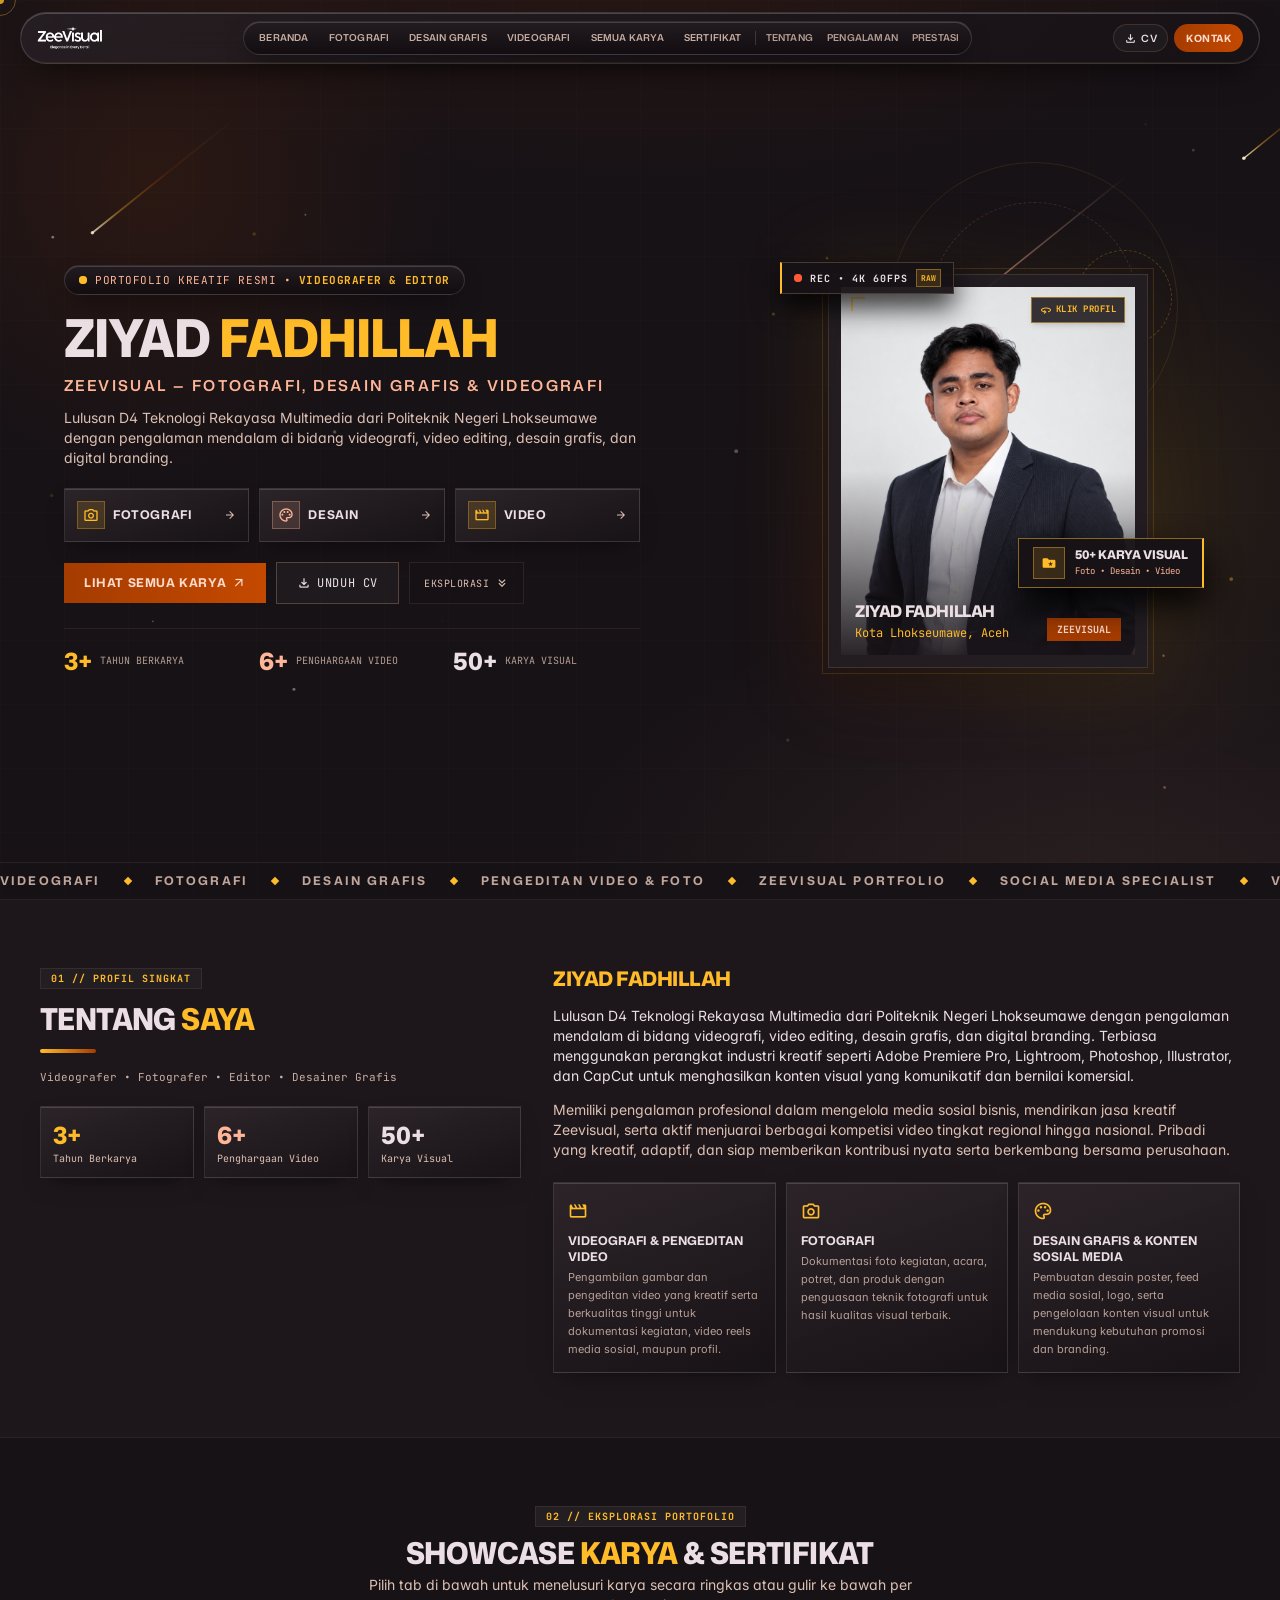
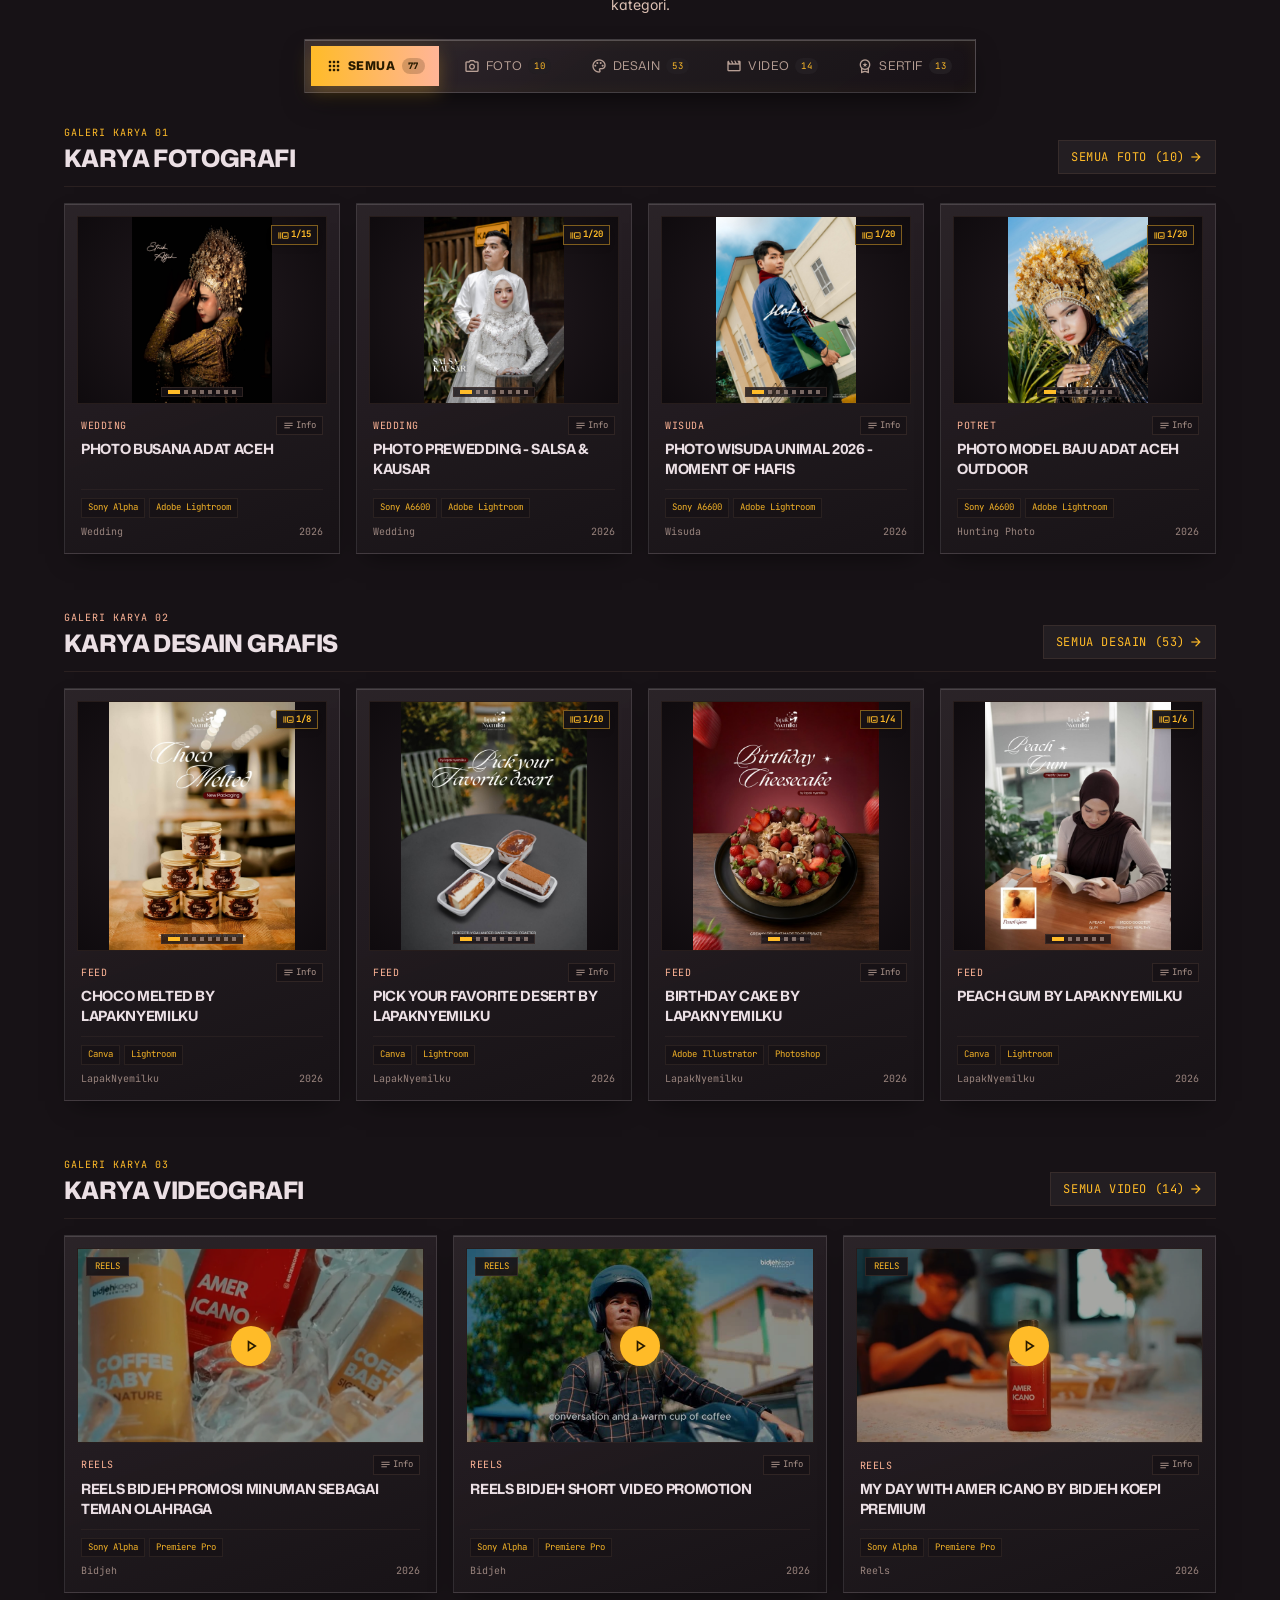
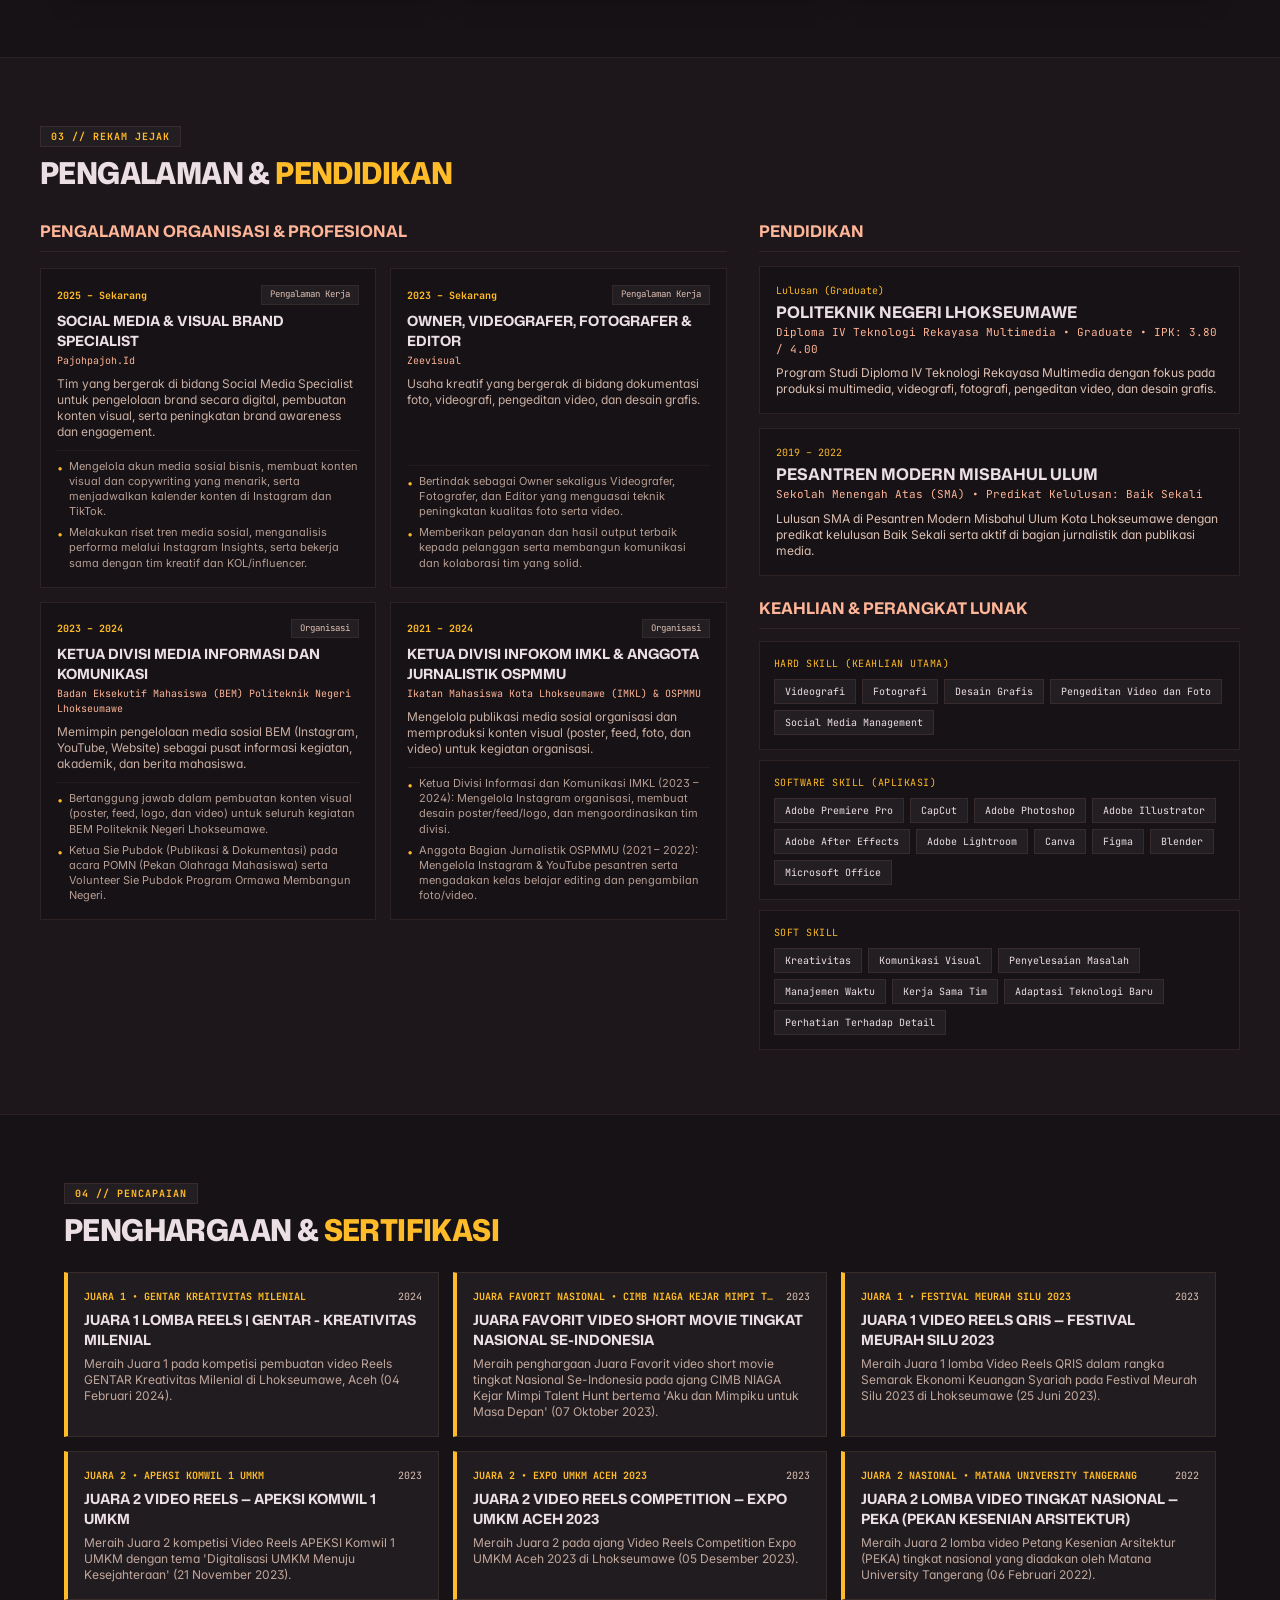
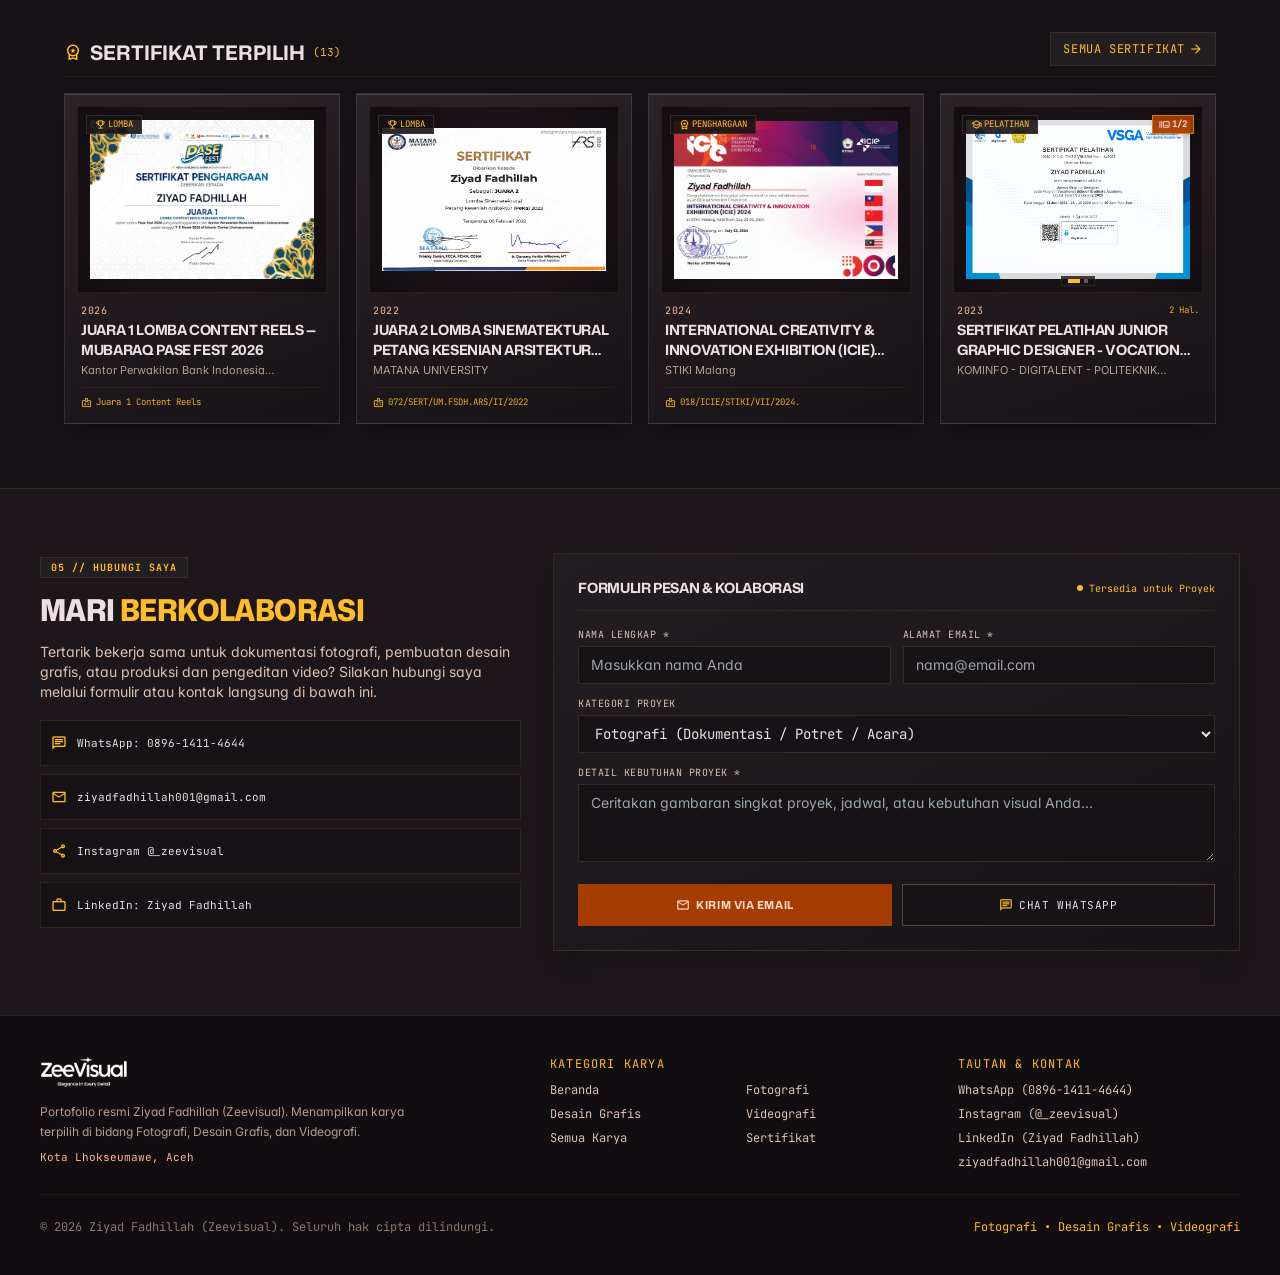
==== commit 2e9cbc0e: "Deploy produksi Zeevisual" ====
--- a/index.html
+++ b/index.html
@@ -12,8 +12,8 @@
     <link rel="preconnect" href="https://fonts.gstatic.com" crossorigin />
     <link href="https://fonts.googleapis.com/css2?family=Mona+Sans:wdth,wght@75..125,400..900&family=Playfair+Display:wght@600;700&family=Inter:wght@400;500;600;700&family=JetBrains+Mono:wght@400;500;700&display=swap" rel="stylesheet" />
     <link href="https://fonts.googleapis.com/css2?family=Material+Symbols+Outlined:opsz,wght,FILL,GRAD@20..48,100..700,0..1,-50..200" rel="stylesheet" />
-    <script type="module" crossorigin src="/assets/index-BoB42cng.js"></script>
-    <link rel="stylesheet" crossorigin href="/assets/index-BWtAlKuc.css">
+    <script type="module" crossorigin src="/assets/index-CEL-lqCl.js"></script>
+    <link rel="stylesheet" crossorigin href="/assets/index-_6nsXeo2.css">
   </head>
   <body class="bg-background font-body text-on-surface antialiased selection:bg-primary selection:text-on-primary">
     <div id="root"></div>
--- a/assets/index-_6nsXeo2.css
+++ b/assets/index-_6nsXeo2.css
@@ -0,0 +1 @@
+*,:before,:after{--tw-border-spacing-x: 0;--tw-border-spacing-y: 0;--tw-translate-x: 0;--tw-translate-y: 0;--tw-rotate: 0;--tw-skew-x: 0;--tw-skew-y: 0;--tw-scale-x: 1;--tw-scale-y: 1;--tw-pan-x: ;--tw-pan-y: ;--tw-pinch-zoom: ;--tw-scroll-snap-strictness: proximity;--tw-gradient-from-position: ;--tw-gradient-via-position: ;--tw-gradient-to-position: ;--tw-ordinal: ;--tw-slashed-zero: ;--tw-numeric-figure: ;--tw-numeric-spacing: ;--tw-numeric-fraction: ;--tw-ring-inset: ;--tw-ring-offset-width: 0px;--tw-ring-offset-color: #fff;--tw-ring-color: rgb(59 130 246 / .5);--tw-ring-offset-shadow: 0 0 #0000;--tw-ring-shadow: 0 0 #0000;--tw-shadow: 0 0 #0000;--tw-shadow-colored: 0 0 #0000;--tw-blur: ;--tw-brightness: ;--tw-contrast: ;--tw-grayscale: ;--tw-hue-rotate: ;--tw-invert: ;--tw-saturate: ;--tw-sepia: ;--tw-drop-shadow: ;--tw-backdrop-blur: ;--tw-backdrop-brightness: ;--tw-backdrop-contrast: ;--tw-backdrop-grayscale: ;--tw-backdrop-hue-rotate: ;--tw-backdrop-invert: ;--tw-backdrop-opacity: ;--tw-backdrop-saturate: ;--tw-backdrop-sepia: ;--tw-contain-size: ;--tw-contain-layout: ;--tw-contain-paint: ;--tw-contain-style: }::backdrop{--tw-border-spacing-x: 0;--tw-border-spacing-y: 0;--tw-translate-x: 0;--tw-translate-y: 0;--tw-rotate: 0;--tw-skew-x: 0;--tw-skew-y: 0;--tw-scale-x: 1;--tw-scale-y: 1;--tw-pan-x: ;--tw-pan-y: ;--tw-pinch-zoom: ;--tw-scroll-snap-strictness: proximity;--tw-gradient-from-position: ;--tw-gradient-via-position: ;--tw-gradient-to-position: ;--tw-ordinal: ;--tw-slashed-zero: ;--tw-numeric-figure: ;--tw-numeric-spacing: ;--tw-numeric-fraction: ;--tw-ring-inset: ;--tw-ring-offset-width: 0px;--tw-ring-offset-color: #fff;--tw-ring-color: rgb(59 130 246 / .5);--tw-ring-offset-shadow: 0 0 #0000;--tw-ring-shadow: 0 0 #0000;--tw-shadow: 0 0 #0000;--tw-shadow-colored: 0 0 #0000;--tw-blur: ;--tw-brightness: ;--tw-contrast: ;--tw-grayscale: ;--tw-hue-rotate: ;--tw-invert: ;--tw-saturate: ;--tw-sepia: ;--tw-drop-shadow: ;--tw-backdrop-blur: ;--tw-backdrop-brightness: ;--tw-backdrop-contrast: ;--tw-backdrop-grayscale: ;--tw-backdrop-hue-rotate: ;--tw-backdrop-invert: ;--tw-backdrop-opacity: ;--tw-backdrop-saturate: ;--tw-backdrop-sepia: ;--tw-contain-size: ;--tw-contain-layout: ;--tw-contain-paint: ;--tw-contain-style: }*,:before,:after{box-sizing:border-box;border-width:0;border-style:solid;border-color:#e5e7eb}:before,:after{--tw-content: ""}html,:host{line-height:1.5;-webkit-text-size-adjust:100%;-moz-tab-size:4;-o-tab-size:4;tab-size:4;font-family:ui-sans-serif,system-ui,sans-serif,"Apple Color Emoji","Segoe UI Emoji",Segoe UI Symbol,"Noto Color Emoji";font-feature-settings:normal;font-variation-settings:normal;-webkit-tap-highlight-color:transparent}body{margin:0;line-height:inherit}hr{height:0;color:inherit;border-top-width:1px}abbr:where([title]){-webkit-text-decoration:underline dotted;text-decoration:underline dotted}h1,h2,h3,h4,h5,h6{font-size:inherit;font-weight:inherit}a{color:inherit;text-decoration:inherit}b,strong{font-weight:bolder}code,kbd,samp,pre{font-family:JetBrains Mono,ui-monospace,monospace;font-feature-settings:normal;font-variation-settings:normal;font-size:1em}small{font-size:80%}sub,sup{font-size:75%;line-height:0;position:relative;vertical-align:baseline}sub{bottom:-.25em}sup{top:-.5em}table{text-indent:0;border-color:inherit;border-collapse:collapse}button,input,optgroup,select,textarea{font-family:inherit;font-feature-settings:inherit;font-variation-settings:inherit;font-size:100%;font-weight:inherit;line-height:inherit;letter-spacing:inherit;color:inherit;margin:0;padding:0}button,select{text-transform:none}button,input:where([type=button]),input:where([type=reset]),input:where([type=submit]){-webkit-appearance:button;background-color:transparent;background-image:none}:-moz-focusring{outline:auto}:-moz-ui-invalid{box-shadow:none}progress{vertical-align:baseline}::-webkit-inner-spin-button,::-webkit-outer-spin-button{height:auto}[type=search]{-webkit-appearance:textfield;outline-offset:-2px}::-webkit-search-decoration{-webkit-appearance:none}::-webkit-file-upload-button{-webkit-appearance:button;font:inherit}summary{display:list-item}blockquote,dl,dd,h1,h2,h3,h4,h5,h6,hr,figure,p,pre{margin:0}fieldset{margin:0;padding:0}legend{padding:0}ol,ul,menu{list-style:none;margin:0;padding:0}dialog{padding:0}textarea{resize:vertical}input::-moz-placeholder,textarea::-moz-placeholder{opacity:1;color:#9ca3af}input::placeholder,textarea::placeholder{opacity:1;color:#9ca3af}button,[role=button]{cursor:pointer}:disabled{cursor:default}img,svg,video,canvas,audio,iframe,embed,object{display:block;vertical-align:middle}img,video{max-width:100%;height:auto}[hidden]:where(:not([hidden=until-found])){display:none}html{scroll-behavior:smooth;color-scheme:dark}html,body{margin:0;padding:0;background-color:#171216;color:#ebdfe5;overflow-x:hidden;font-family:Inter,sans-serif;font-feature-settings:"cv11","ss01";-webkit-font-smoothing:antialiased;-moz-osx-font-smoothing:grayscale;text-rendering:optimizeLegibility}.font-headline{font-variation-settings:"wdth" 100}h1.font-headline,h2.font-headline{font-variation-settings:"wdth" 96}main>:first-child{margin-top:0!important}main>:last-child{margin-bottom:0!important}.pointer-events-none{pointer-events:none}.pointer-events-auto{pointer-events:auto}.fixed{position:fixed}.absolute{position:absolute}.relative{position:relative}.sticky{position:sticky}.-inset-1\.5{top:-.375rem;right:-.375rem;bottom:-.375rem;left:-.375rem}.-inset-3{top:-.75rem;right:-.75rem;bottom:-.75rem;left:-.75rem}.inset-0{top:0;right:0;bottom:0;left:0}.inset-2{top:.5rem;right:.5rem;bottom:.5rem;left:.5rem}.-left-5{left:-1.25rem}.-right-6{right:-1.5rem}.-right-7{right:-1.75rem}.-top-3{top:-.75rem}.-top-6{top:-1.5rem}.bottom-0{bottom:0}.bottom-1\.5{bottom:.375rem}.bottom-14{bottom:3.5rem}.bottom-2{bottom:.5rem}.bottom-3{bottom:.75rem}.bottom-4{bottom:1rem}.bottom-6{bottom:1.5rem}.left-0{left:0}.left-1\.5{left:.375rem}.left-1\/2{left:50%}.left-2{left:.5rem}.left-2\.5{left:.625rem}.left-3{left:.75rem}.left-6{left:1.5rem}.right-0{right:0}.right-1\.5{right:.375rem}.right-2{right:.5rem}.right-2\.5{right:.625rem}.right-3{right:.75rem}.right-4{right:1rem}.right-6{right:1.5rem}.right-\[8\%\]{right:8%}.top-0{top:0}.top-1\.5{top:.375rem}.top-1\/2{top:50%}.top-2{top:.5rem}.top-2\.5{top:.625rem}.top-3{top:.75rem}.top-\[18\%\]{top:18%}.-z-10{z-index:-10}.z-0{z-index:0}.z-10{z-index:10}.z-20{z-index:20}.z-30{z-index:30}.z-40{z-index:40}.z-50{z-index:50}.z-\[10000\]{z-index:10000}.z-\[120\]{z-index:120}.z-\[1\]{z-index:1}.z-\[9998\]{z-index:9998}.z-\[9999\]{z-index:9999}.order-1{order:1}.order-2{order:2}.mx-0\.5{margin-left:.125rem;margin-right:.125rem}.mx-auto{margin-left:auto;margin-right:auto}.my-1{margin-top:.25rem;margin-bottom:.25rem}.my-auto{margin-top:auto;margin-bottom:auto}.-ml-1{margin-left:-.25rem}.-ml-4{margin-left:-1rem}.-mt-1{margin-top:-.25rem}.-mt-4{margin-top:-1rem}.mb-0\.5{margin-bottom:.125rem}.mb-1{margin-bottom:.25rem}.mb-1\.5{margin-bottom:.375rem}.mb-2{margin-bottom:.5rem}.mb-2\.5{margin-bottom:.625rem}.mb-3{margin-bottom:.75rem}.mb-4{margin-bottom:1rem}.mb-5{margin-bottom:1.25rem}.mb-6{margin-bottom:1.5rem}.mb-7{margin-bottom:1.75rem}.mb-8{margin-bottom:2rem}.ml-1{margin-left:.25rem}.mr-1{margin-right:.25rem}.mt-0\.5{margin-top:.125rem}.mt-1{margin-top:.25rem}.mt-2{margin-top:.5rem}.mt-2\.5{margin-top:.625rem}.mt-3{margin-top:.75rem}.mt-5{margin-top:1.25rem}.mt-8{margin-top:2rem}.mt-auto{margin-top:auto}.line-clamp-1{overflow:hidden;display:-webkit-box;-webkit-box-orient:vertical;-webkit-line-clamp:1}.line-clamp-2{overflow:hidden;display:-webkit-box;-webkit-box-orient:vertical;-webkit-line-clamp:2}.line-clamp-4{overflow:hidden;display:-webkit-box;-webkit-box-orient:vertical;-webkit-line-clamp:4}.block{display:block}.inline-block{display:inline-block}.inline{display:inline}.flex{display:flex}.inline-flex{display:inline-flex}.grid{display:grid}.hidden{display:none}.aspect-\[3\/4\]{aspect-ratio:3/4}.aspect-\[4\/3\]{aspect-ratio:4/3}.aspect-\[4\/5\]{aspect-ratio:4/5}.aspect-\[9\/16\]{aspect-ratio:9/16}.aspect-square{aspect-ratio:1 / 1}.aspect-video{aspect-ratio:16 / 9}.h-1{height:.25rem}.h-1\.5{height:.375rem}.h-10{height:2.5rem}.h-11{height:2.75rem}.h-12{height:3rem}.h-14{height:3.5rem}.h-2{height:.5rem}.h-2\.5{height:.625rem}.h-20{height:5rem}.h-24{height:6rem}.h-3{height:.75rem}.h-3\.5{height:.875rem}.h-36{height:9rem}.h-4{height:1rem}.h-40{height:10rem}.h-52{height:13rem}.h-6{height:1.5rem}.h-7{height:1.75rem}.h-72{height:18rem}.h-8{height:2rem}.h-9{height:2.25rem}.h-\[1\.5px\]{height:1.5px}.h-\[340px\]{height:340px}.h-\[58vh\]{height:58vh}.h-full{height:100%}.max-h-72{max-height:18rem}.max-h-\[380px\]{max-height:380px}.max-h-\[460px\]{max-height:460px}.max-h-\[58vh\]{max-height:58vh}.max-h-\[66vh\]{max-height:66vh}.max-h-\[78vh\]{max-height:78vh}.max-h-\[80vh\]{max-height:80vh}.max-h-\[92vh\]{max-height:92vh}.max-h-\[94vh\]{max-height:94vh}.max-h-none{max-height:none}.min-h-\[100dvh\]{min-height:100dvh}.min-h-\[300px\]{min-height:300px}.min-h-\[540px\]{min-height:540px}.min-h-\[80px\]{min-height:80px}.min-h-screen{min-height:100vh}.w-1{width:.25rem}.w-1\.5{width:.375rem}.w-10{width:2.5rem}.w-11{width:2.75rem}.w-12{width:3rem}.w-14{width:3.5rem}.w-16{width:4rem}.w-2{width:.5rem}.w-2\.5{width:.625rem}.w-20{width:5rem}.w-24{width:6rem}.w-28{width:7rem}.w-3{width:.75rem}.w-3\.5{width:.875rem}.w-4{width:1rem}.w-5{width:1.25rem}.w-52{width:13rem}.w-6{width:1.5rem}.w-7{width:1.75rem}.w-72{width:18rem}.w-8{width:2rem}.w-9{width:2.25rem}.w-\[170\%\]{width:170%}.w-\[1px\]{width:1px}.w-\[300px\]{width:300px}.w-\[340px\]{width:340px}.w-auto{width:auto}.w-full{width:100%}.min-w-0{min-width:0px}.min-w-\[64px\]{min-width:64px}.max-w-2xl{max-width:42rem}.max-w-3xl{max-width:48rem}.max-w-5xl{max-width:64rem}.max-w-6xl{max-width:72rem}.max-w-\[1200px\]{max-width:1200px}.max-w-\[1340px\]{max-width:1340px}.max-w-\[1440px\]{max-width:1440px}.max-w-\[248px\]{max-width:248px}.max-w-\[280px\]{max-width:280px}.max-w-\[85\%\]{max-width:85%}.max-w-full{max-width:100%}.max-w-lg{max-width:32rem}.max-w-md{max-width:28rem}.max-w-none{max-width:none}.max-w-sm{max-width:24rem}.max-w-xl{max-width:36rem}.max-w-xs{max-width:20rem}.flex-1{flex:1 1 0%}.shrink-0{flex-shrink:0}.origin-left{transform-origin:left}.-translate-x-1\/2{--tw-translate-x: -50%;transform:translate(var(--tw-translate-x),var(--tw-translate-y)) rotate(var(--tw-rotate)) skew(var(--tw-skew-x)) skewY(var(--tw-skew-y)) scaleX(var(--tw-scale-x)) scaleY(var(--tw-scale-y))}.-translate-x-4{--tw-translate-x: -1rem;transform:translate(var(--tw-translate-x),var(--tw-translate-y)) rotate(var(--tw-rotate)) skew(var(--tw-skew-x)) skewY(var(--tw-skew-y)) scaleX(var(--tw-scale-x)) scaleY(var(--tw-scale-y))}.-translate-y-0\.5{--tw-translate-y: -.125rem;transform:translate(var(--tw-translate-x),var(--tw-translate-y)) rotate(var(--tw-rotate)) skew(var(--tw-skew-x)) skewY(var(--tw-skew-y)) scaleX(var(--tw-scale-x)) scaleY(var(--tw-scale-y))}.-translate-y-1\/2{--tw-translate-y: -50%;transform:translate(var(--tw-translate-x),var(--tw-translate-y)) rotate(var(--tw-rotate)) skew(var(--tw-skew-x)) skewY(var(--tw-skew-y)) scaleX(var(--tw-scale-x)) scaleY(var(--tw-scale-y))}.translate-x-0{--tw-translate-x: 0px;transform:translate(var(--tw-translate-x),var(--tw-translate-y)) rotate(var(--tw-rotate)) skew(var(--tw-skew-x)) skewY(var(--tw-skew-y)) scaleX(var(--tw-scale-x)) scaleY(var(--tw-scale-y))}.translate-x-4{--tw-translate-x: 1rem;transform:translate(var(--tw-translate-x),var(--tw-translate-y)) rotate(var(--tw-rotate)) skew(var(--tw-skew-x)) skewY(var(--tw-skew-y)) scaleX(var(--tw-scale-x)) scaleY(var(--tw-scale-y))}.translate-y-0{--tw-translate-y: 0px;transform:translate(var(--tw-translate-x),var(--tw-translate-y)) rotate(var(--tw-rotate)) skew(var(--tw-skew-x)) skewY(var(--tw-skew-y)) scaleX(var(--tw-scale-x)) scaleY(var(--tw-scale-y))}.translate-y-1\.5{--tw-translate-y: .375rem;transform:translate(var(--tw-translate-x),var(--tw-translate-y)) rotate(var(--tw-rotate)) skew(var(--tw-skew-x)) skewY(var(--tw-skew-y)) scaleX(var(--tw-scale-x)) scaleY(var(--tw-scale-y))}.translate-y-6{--tw-translate-y: 1.5rem;transform:translate(var(--tw-translate-x),var(--tw-translate-y)) rotate(var(--tw-rotate)) skew(var(--tw-skew-x)) skewY(var(--tw-skew-y)) scaleX(var(--tw-scale-x)) scaleY(var(--tw-scale-y))}.rotate-45{--tw-rotate: 45deg;transform:translate(var(--tw-translate-x),var(--tw-translate-y)) rotate(var(--tw-rotate)) skew(var(--tw-skew-x)) skewY(var(--tw-skew-y)) scaleX(var(--tw-scale-x)) scaleY(var(--tw-scale-y))}.scale-0{--tw-scale-x: 0;--tw-scale-y: 0;transform:translate(var(--tw-translate-x),var(--tw-translate-y)) rotate(var(--tw-rotate)) skew(var(--tw-skew-x)) skewY(var(--tw-skew-y)) scaleX(var(--tw-scale-x)) scaleY(var(--tw-scale-y))}.scale-100{--tw-scale-x: 1;--tw-scale-y: 1;transform:translate(var(--tw-translate-x),var(--tw-translate-y)) rotate(var(--tw-rotate)) skew(var(--tw-skew-x)) skewY(var(--tw-skew-y)) scaleX(var(--tw-scale-x)) scaleY(var(--tw-scale-y))}.scale-105{--tw-scale-x: 1.05;--tw-scale-y: 1.05;transform:translate(var(--tw-translate-x),var(--tw-translate-y)) rotate(var(--tw-rotate)) skew(var(--tw-skew-x)) skewY(var(--tw-skew-y)) scaleX(var(--tw-scale-x)) scaleY(var(--tw-scale-y))}.scale-110{--tw-scale-x: 1.1;--tw-scale-y: 1.1;transform:translate(var(--tw-translate-x),var(--tw-translate-y)) rotate(var(--tw-rotate)) skew(var(--tw-skew-x)) skewY(var(--tw-skew-y)) scaleX(var(--tw-scale-x)) scaleY(var(--tw-scale-y))}.scale-125{--tw-scale-x: 1.25;--tw-scale-y: 1.25;transform:translate(var(--tw-translate-x),var(--tw-translate-y)) rotate(var(--tw-rotate)) skew(var(--tw-skew-x)) skewY(var(--tw-skew-y)) scaleX(var(--tw-scale-x)) scaleY(var(--tw-scale-y))}.scale-75{--tw-scale-x: .75;--tw-scale-y: .75;transform:translate(var(--tw-translate-x),var(--tw-translate-y)) rotate(var(--tw-rotate)) skew(var(--tw-skew-x)) skewY(var(--tw-skew-y)) scaleX(var(--tw-scale-x)) scaleY(var(--tw-scale-y))}.scale-95{--tw-scale-x: .95;--tw-scale-y: .95;transform:translate(var(--tw-translate-x),var(--tw-translate-y)) rotate(var(--tw-rotate)) skew(var(--tw-skew-x)) skewY(var(--tw-skew-y)) scaleX(var(--tw-scale-x)) scaleY(var(--tw-scale-y))}.scale-\[1\.02\]{--tw-scale-x: 1.02;--tw-scale-y: 1.02;transform:translate(var(--tw-translate-x),var(--tw-translate-y)) rotate(var(--tw-rotate)) skew(var(--tw-skew-x)) skewY(var(--tw-skew-y)) scaleX(var(--tw-scale-x)) scaleY(var(--tw-scale-y))}.scale-\[1\.03\]{--tw-scale-x: 1.03;--tw-scale-y: 1.03;transform:translate(var(--tw-translate-x),var(--tw-translate-y)) rotate(var(--tw-rotate)) skew(var(--tw-skew-x)) skewY(var(--tw-skew-y)) scaleX(var(--tw-scale-x)) scaleY(var(--tw-scale-y))}.transform{transform:translate(var(--tw-translate-x),var(--tw-translate-y)) rotate(var(--tw-rotate)) skew(var(--tw-skew-x)) skewY(var(--tw-skew-y)) scaleX(var(--tw-scale-x)) scaleY(var(--tw-scale-y))}@keyframes ping{75%,to{transform:scale(2);opacity:0}}.animate-ping{animation:ping 1s cubic-bezier(0,0,.2,1) infinite}@keyframes pulse{50%{opacity:.5}}.animate-pulse{animation:pulse 2s cubic-bezier(.4,0,.6,1) infinite}@keyframes spin{to{transform:rotate(360deg)}}.animate-spin{animation:spin 1s linear infinite}.cursor-default{cursor:default}.cursor-grab{cursor:grab}.cursor-pointer{cursor:pointer}.cursor-zoom-in{cursor:zoom-in}.cursor-zoom-out{cursor:zoom-out}.select-none{-webkit-user-select:none;-moz-user-select:none;user-select:none}.resize-y{resize:vertical}.resize{resize:both}.grid-cols-1{grid-template-columns:repeat(1,minmax(0,1fr))}.grid-cols-2{grid-template-columns:repeat(2,minmax(0,1fr))}.grid-cols-3{grid-template-columns:repeat(3,minmax(0,1fr))}.grid-cols-5{grid-template-columns:repeat(5,minmax(0,1fr))}.flex-col{flex-direction:column}.flex-wrap{flex-wrap:wrap}.content-start{align-content:flex-start}.items-start{align-items:flex-start}.items-end{align-items:flex-end}.items-center{align-items:center}.items-stretch{align-items:stretch}.justify-end{justify-content:flex-end}.justify-center{justify-content:center}.justify-between{justify-content:space-between}.gap-0\.5{gap:.125rem}.gap-1{gap:.25rem}.gap-1\.5{gap:.375rem}.gap-2{gap:.5rem}.gap-2\.5{gap:.625rem}.gap-3{gap:.75rem}.gap-3\.5{gap:.875rem}.gap-4{gap:1rem}.gap-5{gap:1.25rem}.gap-6{gap:1.5rem}.gap-8{gap:2rem}.space-y-1>:not([hidden])~:not([hidden]){--tw-space-y-reverse: 0;margin-top:calc(.25rem * calc(1 - var(--tw-space-y-reverse)));margin-bottom:calc(.25rem * var(--tw-space-y-reverse))}.space-y-1\.5>:not([hidden])~:not([hidden]){--tw-space-y-reverse: 0;margin-top:calc(.375rem * calc(1 - var(--tw-space-y-reverse)));margin-bottom:calc(.375rem * var(--tw-space-y-reverse))}.space-y-10>:not([hidden])~:not([hidden]){--tw-space-y-reverse: 0;margin-top:calc(2.5rem * calc(1 - var(--tw-space-y-reverse)));margin-bottom:calc(2.5rem * var(--tw-space-y-reverse))}.space-y-12>:not([hidden])~:not([hidden]){--tw-space-y-reverse: 0;margin-top:calc(3rem * calc(1 - var(--tw-space-y-reverse)));margin-bottom:calc(3rem * var(--tw-space-y-reverse))}.space-y-2>:not([hidden])~:not([hidden]){--tw-space-y-reverse: 0;margin-top:calc(.5rem * calc(1 - var(--tw-space-y-reverse)));margin-bottom:calc(.5rem * var(--tw-space-y-reverse))}.space-y-2\.5>:not([hidden])~:not([hidden]){--tw-space-y-reverse: 0;margin-top:calc(.625rem * calc(1 - var(--tw-space-y-reverse)));margin-bottom:calc(.625rem * var(--tw-space-y-reverse))}.space-y-3>:not([hidden])~:not([hidden]){--tw-space-y-reverse: 0;margin-top:calc(.75rem * calc(1 - var(--tw-space-y-reverse)));margin-bottom:calc(.75rem * var(--tw-space-y-reverse))}.space-y-3\.5>:not([hidden])~:not([hidden]){--tw-space-y-reverse: 0;margin-top:calc(.875rem * calc(1 - var(--tw-space-y-reverse)));margin-bottom:calc(.875rem * var(--tw-space-y-reverse))}.space-y-4>:not([hidden])~:not([hidden]){--tw-space-y-reverse: 0;margin-top:calc(1rem * calc(1 - var(--tw-space-y-reverse)));margin-bottom:calc(1rem * var(--tw-space-y-reverse))}.space-y-5>:not([hidden])~:not([hidden]){--tw-space-y-reverse: 0;margin-top:calc(1.25rem * calc(1 - var(--tw-space-y-reverse)));margin-bottom:calc(1.25rem * var(--tw-space-y-reverse))}.space-y-6>:not([hidden])~:not([hidden]){--tw-space-y-reverse: 0;margin-top:calc(1.5rem * calc(1 - var(--tw-space-y-reverse)));margin-bottom:calc(1.5rem * var(--tw-space-y-reverse))}.space-y-8>:not([hidden])~:not([hidden]){--tw-space-y-reverse: 0;margin-top:calc(2rem * calc(1 - var(--tw-space-y-reverse)));margin-bottom:calc(2rem * var(--tw-space-y-reverse))}.divide-y>:not([hidden])~:not([hidden]){--tw-divide-y-reverse: 0;border-top-width:calc(1px * calc(1 - var(--tw-divide-y-reverse)));border-bottom-width:calc(1px * var(--tw-divide-y-reverse))}.divide-\[\#56433b\]\/30>:not([hidden])~:not([hidden]){border-color:#56433b4d}.self-start{align-self:flex-start}.self-end{align-self:flex-end}.overflow-auto{overflow:auto}.overflow-hidden{overflow:hidden}.overflow-x-auto{overflow-x:auto}.overflow-y-auto{overflow-y:auto}.overflow-x-hidden{overflow-x:hidden}.truncate{overflow:hidden;text-overflow:ellipsis;white-space:nowrap}.whitespace-nowrap{white-space:nowrap}.whitespace-pre-line{white-space:pre-line}.break-words{overflow-wrap:break-word}.break-all{word-break:break-all}.rounded,.rounded-2xl{border-radius:0}.rounded-3xl{border-radius:1.5rem}.rounded-full{border-radius:9999px}.rounded-lg,.rounded-md,.rounded-xl{border-radius:0}.rounded-bl{border-bottom-left-radius:0}.rounded-br{border-bottom-right-radius:0}.rounded-tl{border-top-left-radius:0}.rounded-tr{border-top-right-radius:0}.border{border-width:1px}.border-2{border-width:2px}.border-y{border-top-width:1px;border-bottom-width:1px}.border-b{border-bottom-width:1px}.border-b-2{border-bottom-width:2px}.border-l-2{border-left-width:2px}.border-l-4{border-left-width:4px}.border-r-2{border-right-width:2px}.border-t{border-top-width:1px}.border-t-2{border-top-width:2px}.border-dashed{border-style:dashed}.border-\[\#3a3337\]\/50{border-color:#3a333780}.border-\[\#56433b\]{--tw-border-opacity: 1;border-color:rgb(86 67 59 / var(--tw-border-opacity, 1))}.border-\[\#56433b\]\/20{border-color:#56433b33}.border-\[\#56433b\]\/25{border-color:#56433b40}.border-\[\#56433b\]\/30{border-color:#56433b4d}.border-\[\#56433b\]\/35{border-color:#56433b59}.border-\[\#56433b\]\/40{border-color:#56433b66}.border-\[\#56433b\]\/50{border-color:#56433b80}.border-\[\#56433b\]\/60{border-color:#56433b99}.border-\[\#56433b\]\/70{border-color:#56433bb3}.border-\[\#56433b\]\/80{border-color:#56433bcc}.border-\[\#a53c00\]\/60{border-color:#a53c0099}.border-\[\#ffb597\]\/15{border-color:#ffb59726}.border-\[\#ffb597\]\/25{border-color:#ffb59740}.border-\[\#ffb597\]\/30{border-color:#ffb5974d}.border-\[\#ffb597\]\/40{border-color:#ffb59766}.border-\[\#ffb597\]\/50{border-color:#ffb59780}.border-\[\#ffbb28\]{--tw-border-opacity: 1;border-color:rgb(255 187 40 / var(--tw-border-opacity, 1))}.border-\[\#ffbb28\]\/10{border-color:#ffbb281a}.border-\[\#ffbb28\]\/15{border-color:#ffbb2826}.border-\[\#ffbb28\]\/25{border-color:#ffbb2840}.border-\[\#ffbb28\]\/30{border-color:#ffbb284d}.border-\[\#ffbb28\]\/35{border-color:#ffbb2859}.border-\[\#ffbb28\]\/40{border-color:#ffbb2866}.border-\[\#ffbb28\]\/45{border-color:#ffbb2873}.border-\[\#ffbb28\]\/50{border-color:#ffbb2880}.border-\[\#ffbb28\]\/60{border-color:#ffbb2899}.border-\[\#ffbb28\]\/70{border-color:#ffbb28b3}.border-\[\#ffbb28\]\/80{border-color:#ffbb28cc}.border-\[\#ffbb28\]\/90{border-color:#ffbb28e6}.border-emerald-500\/40{border-color:#10b98166}.border-red-400{--tw-border-opacity: 1;border-color:rgb(248 113 113 / var(--tw-border-opacity, 1))}.border-red-500\/40{border-color:#ef444466}.border-red-500\/50{border-color:#ef444480}.border-transparent{border-color:transparent}.border-white\/20{border-color:#fff3}.border-l-\[\#ffbb28\]{--tw-border-opacity: 1;border-left-color:rgb(255 187 40 / var(--tw-border-opacity, 1))}.border-r-\[\#ffbb28\]{--tw-border-opacity: 1;border-right-color:rgb(255 187 40 / var(--tw-border-opacity, 1))}.bg-\[\#0b080a\]{--tw-bg-opacity: 1;background-color:rgb(11 8 10 / var(--tw-bg-opacity, 1))}.bg-\[\#0f0b0e\]{--tw-bg-opacity: 1;background-color:rgb(15 11 14 / var(--tw-bg-opacity, 1))}.bg-\[\#120d10\]{--tw-bg-opacity: 1;background-color:rgb(18 13 16 / var(--tw-bg-opacity, 1))}.bg-\[\#171216\]{--tw-bg-opacity: 1;background-color:rgb(23 18 22 / var(--tw-bg-opacity, 1))}.bg-\[\#171216\]\/70{background-color:#171216b3}.bg-\[\#171216\]\/80{background-color:#171216cc}.bg-\[\#171216\]\/85{background-color:#171216d9}.bg-\[\#171216\]\/90{background-color:#171216e6}.bg-\[\#171216\]\/95{background-color:#171216f2}.bg-\[\#201a1e\]\/75{background-color:#201a1ebf}.bg-\[\#231e22\]{--tw-bg-opacity: 1;background-color:rgb(35 30 34 / var(--tw-bg-opacity, 1))}.bg-\[\#231e22\]\/50{background-color:#231e2280}.bg-\[\#231e22\]\/60{background-color:#231e2299}.bg-\[\#231e22\]\/70{background-color:#231e22b3}.bg-\[\#231e22\]\/75{background-color:#231e22bf}.bg-\[\#231e22\]\/80{background-color:#231e22cc}.bg-\[\#231e22\]\/90{background-color:#231e22e6}.bg-\[\#231e22\]\/95{background-color:#231e22f2}.bg-\[\#281b00\]\/20{background-color:#281b0033}.bg-\[\#281f24\]{--tw-bg-opacity: 1;background-color:rgb(40 31 36 / var(--tw-bg-opacity, 1))}.bg-\[\#56433b\]{--tw-bg-opacity: 1;background-color:rgb(86 67 59 / var(--tw-bg-opacity, 1))}.bg-\[\#a53c00\]{--tw-bg-opacity: 1;background-color:rgb(165 60 0 / var(--tw-bg-opacity, 1))}.bg-\[\#a53c00\]\/25{background-color:#a53c0040}.bg-\[\#a53c00\]\/30{background-color:#a53c004d}.bg-\[\#a53c00\]\/90{background-color:#a53c00e6}.bg-\[\#a53c00\]\/95{background-color:#a53c00f2}.bg-\[\#ddc0b3\]\/35{background-color:#ddc0b359}.bg-\[\#ddc0b3\]\/40{background-color:#ddc0b366}.bg-\[\#ddc0b3\]\/50{background-color:#ddc0b380}.bg-\[\#ff5a36\]{--tw-bg-opacity: 1;background-color:rgb(255 90 54 / var(--tw-bg-opacity, 1))}.bg-\[\#ffb597\]\/15{background-color:#ffb59726}.bg-\[\#ffbb28\]{--tw-bg-opacity: 1;background-color:rgb(255 187 40 / var(--tw-bg-opacity, 1))}.bg-\[\#ffbb28\]\/10{background-color:#ffbb281a}.bg-\[\#ffbb28\]\/15{background-color:#ffbb2826}.bg-\[\#ffbb28\]\/20{background-color:#ffbb2833}.bg-\[\#ffbb28\]\/80{background-color:#ffbb28cc}.bg-background{--tw-bg-opacity: 1;background-color:rgb(23 18 22 / var(--tw-bg-opacity, 1))}.bg-black{--tw-bg-opacity: 1;background-color:rgb(0 0 0 / var(--tw-bg-opacity, 1))}.bg-black\/0{background-color:#0000}.bg-black\/30{background-color:#0000004d}.bg-black\/40{background-color:#0006}.bg-black\/75{background-color:#000000bf}.bg-black\/90{background-color:#000000e6}.bg-emerald-400{--tw-bg-opacity: 1;background-color:rgb(52 211 153 / var(--tw-bg-opacity, 1))}.bg-emerald-950\/50{background-color:#022c2280}.bg-emerald-950\/90{background-color:#022c22e6}.bg-red-950{--tw-bg-opacity: 1;background-color:rgb(69 10 10 / var(--tw-bg-opacity, 1))}.bg-red-950\/50{background-color:#450a0a80}.bg-red-950\/60{background-color:#450a0a99}.bg-transparent{background-color:transparent}.bg-white{--tw-bg-opacity: 1;background-color:rgb(255 255 255 / var(--tw-bg-opacity, 1))}.bg-white\/15{background-color:#ffffff26}.bg-gradient-to-br{background-image:linear-gradient(to bottom right,var(--tw-gradient-stops))}.bg-gradient-to-r{background-image:linear-gradient(to right,var(--tw-gradient-stops))}.bg-gradient-to-t{background-image:linear-gradient(to top,var(--tw-gradient-stops))}.bg-gradient-to-tr{background-image:linear-gradient(to top right,var(--tw-gradient-stops))}.from-\[\#171216\]\/90{--tw-gradient-from: rgb(23 18 22 / .9) var(--tw-gradient-from-position);--tw-gradient-to: rgb(23 18 22 / 0) var(--tw-gradient-to-position);--tw-gradient-stops: var(--tw-gradient-from), var(--tw-gradient-to)}.from-\[\#231e22\]\/95{--tw-gradient-from: rgb(35 30 34 / .95) var(--tw-gradient-from-position);--tw-gradient-to: rgb(35 30 34 / 0) var(--tw-gradient-to-position);--tw-gradient-stops: var(--tw-gradient-from), var(--tw-gradient-to)}.from-\[\#2b2226\]{--tw-gradient-from: #2b2226 var(--tw-gradient-from-position);--tw-gradient-to: rgb(43 34 38 / 0) var(--tw-gradient-to-position);--tw-gradient-stops: var(--tw-gradient-from), var(--tw-gradient-to)}.from-\[\#a53c00\]{--tw-gradient-from: #a53c00 var(--tw-gradient-from-position);--tw-gradient-to: rgb(165 60 0 / 0) var(--tw-gradient-to-position);--tw-gradient-stops: var(--tw-gradient-from), var(--tw-gradient-to)}.from-\[\#a53c00\]\/20{--tw-gradient-from: rgb(165 60 0 / .2) var(--tw-gradient-from-position);--tw-gradient-to: rgb(165 60 0 / 0) var(--tw-gradient-to-position);--tw-gradient-stops: var(--tw-gradient-from), var(--tw-gradient-to)}.from-\[\#ffbb28\]{--tw-gradient-from: #ffbb28 var(--tw-gradient-from-position);--tw-gradient-to: rgb(255 187 40 / 0) var(--tw-gradient-to-position);--tw-gradient-stops: var(--tw-gradient-from), var(--tw-gradient-to)}.from-\[\#ffbb28\]\/25{--tw-gradient-from: rgb(255 187 40 / .25) var(--tw-gradient-from-position);--tw-gradient-to: rgb(255 187 40 / 0) var(--tw-gradient-to-position);--tw-gradient-stops: var(--tw-gradient-from), var(--tw-gradient-to)}.via-\[\#1b1519\]{--tw-gradient-to: rgb(27 21 25 / 0) var(--tw-gradient-to-position);--tw-gradient-stops: var(--tw-gradient-from), #1b1519 var(--tw-gradient-via-position), var(--tw-gradient-to)}.via-\[\#ffbb28\]{--tw-gradient-to: rgb(255 187 40 / 0) var(--tw-gradient-to-position);--tw-gradient-stops: var(--tw-gradient-from), #ffbb28 var(--tw-gradient-via-position), var(--tw-gradient-to)}.via-\[\#ffbb28\]\/10{--tw-gradient-to: rgb(255 187 40 / 0) var(--tw-gradient-to-position);--tw-gradient-stops: var(--tw-gradient-from), rgb(255 187 40 / .1) var(--tw-gradient-via-position), var(--tw-gradient-to)}.via-transparent{--tw-gradient-to: rgb(0 0 0 / 0) var(--tw-gradient-to-position);--tw-gradient-stops: var(--tw-gradient-from), transparent var(--tw-gradient-via-position), var(--tw-gradient-to)}.to-\[\#120d10\]{--tw-gradient-to: #120d10 var(--tw-gradient-to-position)}.to-\[\#181317\]\/95{--tw-gradient-to: rgb(24 19 23 / .95) var(--tw-gradient-to-position)}.to-\[\#a53c00\]{--tw-gradient-to: #a53c00 var(--tw-gradient-to-position)}.to-\[\#c44900\]{--tw-gradient-to: #c44900 var(--tw-gradient-to-position)}.to-\[\#ffb597\]{--tw-gradient-to: #ffb597 var(--tw-gradient-to-position)}.to-\[\#ffb597\]\/20{--tw-gradient-to: rgb(255 181 151 / .2) var(--tw-gradient-to-position)}.to-transparent{--tw-gradient-to: transparent var(--tw-gradient-to-position)}.object-contain{-o-object-fit:contain;object-fit:contain}.object-cover{-o-object-fit:cover;object-fit:cover}.object-top{-o-object-position:top;object-position:top}.p-0\.5{padding:.125rem}.p-1{padding:.25rem}.p-1\.5{padding:.375rem}.p-2{padding:.5rem}.p-2\.5{padding:.625rem}.p-3{padding:.75rem}.p-3\.5{padding:.875rem}.p-4{padding:1rem}.p-5{padding:1.25rem}.p-6{padding:1.5rem}.p-7{padding:1.75rem}.p-8{padding:2rem}.px-1{padding-left:.25rem;padding-right:.25rem}.px-1\.5{padding-left:.375rem;padding-right:.375rem}.px-2{padding-left:.5rem;padding-right:.5rem}.px-2\.5{padding-left:.625rem;padding-right:.625rem}.px-3{padding-left:.75rem;padding-right:.75rem}.px-3\.5{padding-left:.875rem;padding-right:.875rem}.px-4{padding-left:1rem;padding-right:1rem}.px-5{padding-left:1.25rem;padding-right:1.25rem}.px-6{padding-left:1.5rem;padding-right:1.5rem}.px-8{padding-left:2rem;padding-right:2rem}.py-0\.5{padding-top:.125rem;padding-bottom:.125rem}.py-1{padding-top:.25rem;padding-bottom:.25rem}.py-1\.5{padding-top:.375rem;padding-bottom:.375rem}.py-12{padding-top:3rem;padding-bottom:3rem}.py-14{padding-top:3.5rem;padding-bottom:3.5rem}.py-16{padding-top:4rem;padding-bottom:4rem}.py-2{padding-top:.5rem;padding-bottom:.5rem}.py-2\.5{padding-top:.625rem;padding-bottom:.625rem}.py-3{padding-top:.75rem;padding-bottom:.75rem}.py-3\.5{padding-top:.875rem;padding-bottom:.875rem}.py-4{padding-top:1rem;padding-bottom:1rem}.py-5{padding-top:1.25rem;padding-bottom:1.25rem}.py-6{padding-top:1.5rem;padding-bottom:1.5rem}.py-8{padding-top:2rem;padding-bottom:2rem}.pb-0\.5{padding-bottom:.125rem}.pb-1{padding-bottom:.25rem}.pb-1\.5{padding-bottom:.375rem}.pb-16{padding-bottom:4rem}.pb-2{padding-bottom:.5rem}.pb-2\.5{padding-bottom:.625rem}.pb-20{padding-bottom:5rem}.pb-3{padding-bottom:.75rem}.pb-4{padding-bottom:1rem}.pb-5{padding-bottom:1.25rem}.pl-2\.5{padding-left:.625rem}.pl-4{padding-left:1rem}.pl-9{padding-left:2.25rem}.pr-11{padding-right:2.75rem}.pr-2{padding-right:.5rem}.pr-3\.5{padding-right:.875rem}.pt-0\.5{padding-top:.125rem}.pt-1{padding-top:.25rem}.pt-1\.5{padding-top:.375rem}.pt-16{padding-top:4rem}.pt-2{padding-top:.5rem}.pt-2\.5{padding-top:.625rem}.pt-20{padding-top:5rem}.pt-24{padding-top:6rem}.pt-3{padding-top:.75rem}.pt-4{padding-top:1rem}.pt-6{padding-top:1.5rem}.text-center{text-align:center}.text-right{text-align:right}.font-body{font-family:Inter,sans-serif}.font-headline{font-family:Mona Sans,Inter,sans-serif}.font-mono{font-family:JetBrains Mono,ui-monospace,monospace}.text-2xl{font-size:1.5rem;line-height:2rem}.text-3xl{font-size:1.875rem;line-height:2.25rem}.text-4xl{font-size:2.25rem;line-height:2.5rem}.text-5xl{font-size:3rem;line-height:1}.text-6xl{font-size:3.75rem;line-height:1}.text-\[10\.5px\]{font-size:10.5px}.text-\[10px\]{font-size:10px}.text-\[11px\]{font-size:11px}.text-\[12px\]{font-size:12px}.text-\[13px\]{font-size:13px}.text-\[30px\]{font-size:30px}.text-\[7\.5px\]{font-size:7.5px}.text-\[7px\]{font-size:7px}.text-\[8\.5px\]{font-size:8.5px}.text-\[8px\]{font-size:8px}.text-\[9\.5px\]{font-size:9.5px}.text-\[9px\]{font-size:9px}.text-base{font-size:1rem;line-height:1.5rem}.text-lg{font-size:1.125rem;line-height:1.75rem}.text-sm{font-size:.875rem;line-height:1.25rem}.text-xl{font-size:1.25rem;line-height:1.75rem}.text-xs{font-size:.75rem;line-height:1rem}.font-bold{font-weight:700}.font-extrabold{font-weight:800}.font-semibold{font-weight:600}.uppercase{text-transform:uppercase}.leading-\[1\.02\]{line-height:1.02}.leading-none{line-height:1}.leading-relaxed{line-height:1.625}.leading-snug{line-height:1.375}.leading-tight{line-height:1.25}.tracking-\[-0\.02em\]{letter-spacing:-.02em}.tracking-\[0\.02em\]{letter-spacing:.02em}.tracking-\[0\.04em\]{letter-spacing:.04em}.tracking-\[0\.16em\]{letter-spacing:.16em}.tracking-\[0\.18em\]{letter-spacing:.18em}.tracking-\[0\.2em\]{letter-spacing:.2em}.tracking-normal{letter-spacing:0em}.tracking-tight{letter-spacing:-.025em}.tracking-wider{letter-spacing:.05em}.tracking-widest{letter-spacing:.1em}.text-\[\#281b00\]{--tw-text-opacity: 1;color:rgb(40 27 0 / var(--tw-text-opacity, 1))}.text-\[\#56433b\]{--tw-text-opacity: 1;color:rgb(86 67 59 / var(--tw-text-opacity, 1))}.text-\[\#ddc0b3\]{--tw-text-opacity: 1;color:rgb(221 192 179 / var(--tw-text-opacity, 1))}.text-\[\#ddc0b3\]\/40{color:#ddc0b366}.text-\[\#ddc0b3\]\/60{color:#ddc0b399}.text-\[\#ddc0b3\]\/65{color:#ddc0b3a6}.text-\[\#ddc0b3\]\/70{color:#ddc0b3b3}.text-\[\#ddc0b3\]\/75{color:#ddc0b3bf}.text-\[\#ddc0b3\]\/80{color:#ddc0b3cc}.text-\[\#ddc0b3\]\/85{color:#ddc0b3d9}.text-\[\#ddc0b3\]\/90{color:#ddc0b3e6}.text-\[\#ebdfe4\]{--tw-text-opacity: 1;color:rgb(235 223 228 / var(--tw-text-opacity, 1))}.text-\[\#ebdfe4\]\/90{color:#ebdfe4e6}.text-\[\#ffb597\]{--tw-text-opacity: 1;color:rgb(255 181 151 / var(--tw-text-opacity, 1))}.text-\[\#ffb597\]\/80{color:#ffb597cc}.text-\[\#ffbb28\]{--tw-text-opacity: 1;color:rgb(255 187 40 / var(--tw-text-opacity, 1))}.text-\[\#ffbb28\]\/85{color:#ffbb28d9}.text-\[\#ffbb28\]\/90{color:#ffbb28e6}.text-\[\#ffbb28\]\/95{color:#ffbb28f2}.text-\[\#ffdbcd\]{--tw-text-opacity: 1;color:rgb(255 219 205 / var(--tw-text-opacity, 1))}.text-emerald-300{--tw-text-opacity: 1;color:rgb(110 231 183 / var(--tw-text-opacity, 1))}.text-emerald-400{--tw-text-opacity: 1;color:rgb(52 211 153 / var(--tw-text-opacity, 1))}.text-on-surface{--tw-text-opacity: 1;color:rgb(235 223 229 / var(--tw-text-opacity, 1))}.text-red-200{--tw-text-opacity: 1;color:rgb(254 202 202 / var(--tw-text-opacity, 1))}.text-red-300{--tw-text-opacity: 1;color:rgb(252 165 165 / var(--tw-text-opacity, 1))}.text-red-400{--tw-text-opacity: 1;color:rgb(248 113 113 / var(--tw-text-opacity, 1))}.underline{text-decoration-line:underline}.antialiased{-webkit-font-smoothing:antialiased;-moz-osx-font-smoothing:grayscale}.accent-\[\#ffbb28\]{accent-color:#ffbb28}.opacity-0{opacity:0}.opacity-100{opacity:1}.opacity-25{opacity:.25}.opacity-35{opacity:.35}.opacity-40{opacity:.4}.opacity-55{opacity:.55}.opacity-60{opacity:.6}.opacity-70{opacity:.7}.opacity-75{opacity:.75}.opacity-80{opacity:.8}.opacity-90{opacity:.9}.opacity-\[0\.12\]{opacity:.12}.shadow{--tw-shadow: 0 1px 3px 0 rgb(0 0 0 / .1), 0 1px 2px -1px rgb(0 0 0 / .1);--tw-shadow-colored: 0 1px 3px 0 var(--tw-shadow-color), 0 1px 2px -1px var(--tw-shadow-color);box-shadow:var(--tw-ring-offset-shadow, 0 0 #0000),var(--tw-ring-shadow, 0 0 #0000),var(--tw-shadow)}.shadow-2xl{--tw-shadow: 0 25px 50px -12px rgb(0 0 0 / .25);--tw-shadow-colored: 0 25px 50px -12px var(--tw-shadow-color);box-shadow:var(--tw-ring-offset-shadow, 0 0 #0000),var(--tw-ring-shadow, 0 0 #0000),var(--tw-shadow)}.shadow-\[0_0_12px_\#ffbb28\]{--tw-shadow: 0 0 12px #ffbb28;--tw-shadow-colored: 0 0 12px var(--tw-shadow-color);box-shadow:var(--tw-ring-offset-shadow, 0 0 #0000),var(--tw-ring-shadow, 0 0 #0000),var(--tw-shadow)}.shadow-\[0_0_12px_rgba\(255\,187\,40\,0\.5\)\]{--tw-shadow: 0 0 12px rgba(255,187,40,.5);--tw-shadow-colored: 0 0 12px var(--tw-shadow-color);box-shadow:var(--tw-ring-offset-shadow, 0 0 #0000),var(--tw-ring-shadow, 0 0 #0000),var(--tw-shadow)}.shadow-\[0_0_18px_rgba\(255\,187\,40\,0\.5\)\]{--tw-shadow: 0 0 18px rgba(255,187,40,.5);--tw-shadow-colored: 0 0 18px var(--tw-shadow-color);box-shadow:var(--tw-ring-offset-shadow, 0 0 #0000),var(--tw-ring-shadow, 0 0 #0000),var(--tw-shadow)}.shadow-\[0_0_20px_rgba\(255\,187\,40\,0\.35\)\]{--tw-shadow: 0 0 20px rgba(255,187,40,.35);--tw-shadow-colored: 0 0 20px var(--tw-shadow-color);box-shadow:var(--tw-ring-offset-shadow, 0 0 #0000),var(--tw-ring-shadow, 0 0 #0000),var(--tw-shadow)}.shadow-\[0_0_25px_rgba\(255\,187\,40\,0\.35\)\]{--tw-shadow: 0 0 25px rgba(255,187,40,.35);--tw-shadow-colored: 0 0 25px var(--tw-shadow-color);box-shadow:var(--tw-ring-offset-shadow, 0 0 #0000),var(--tw-ring-shadow, 0 0 #0000),var(--tw-shadow)}.shadow-\[0_0_8px_\#ffbb28\]{--tw-shadow: 0 0 8px #ffbb28;--tw-shadow-colored: 0 0 8px var(--tw-shadow-color);box-shadow:var(--tw-ring-offset-shadow, 0 0 #0000),var(--tw-ring-shadow, 0 0 #0000),var(--tw-shadow)}.shadow-\[0_12px_28px_rgba\(0\,0\,0\,0\.85\)\]{--tw-shadow: 0 12px 28px rgba(0,0,0,.85);--tw-shadow-colored: 0 12px 28px var(--tw-shadow-color);box-shadow:var(--tw-ring-offset-shadow, 0 0 #0000),var(--tw-ring-shadow, 0 0 #0000),var(--tw-shadow)}.shadow-\[0_16px_34px_rgba\(0\,0\,0\,0\.9\)\]{--tw-shadow: 0 16px 34px rgba(0,0,0,.9);--tw-shadow-colored: 0 16px 34px var(--tw-shadow-color);box-shadow:var(--tw-ring-offset-shadow, 0 0 #0000),var(--tw-ring-shadow, 0 0 #0000),var(--tw-shadow)}.shadow-\[0_18px_42px_rgba\(0\,0\,0\,0\.75\)\]{--tw-shadow: 0 18px 42px rgba(0,0,0,.75);--tw-shadow-colored: 0 18px 42px var(--tw-shadow-color);box-shadow:var(--tw-ring-offset-shadow, 0 0 #0000),var(--tw-ring-shadow, 0 0 #0000),var(--tw-shadow)}.shadow-\[0_25px_80px_rgba\(0\,0\,0\,0\.9\)\]{--tw-shadow: 0 25px 80px rgba(0,0,0,.9);--tw-shadow-colored: 0 25px 80px var(--tw-shadow-color);box-shadow:var(--tw-ring-offset-shadow, 0 0 #0000),var(--tw-ring-shadow, 0 0 #0000),var(--tw-shadow)}.shadow-\[0_4px_14px_rgba\(255\,187\,40\,0\.3\)\]{--tw-shadow: 0 4px 14px rgba(255,187,40,.3);--tw-shadow-colored: 0 4px 14px var(--tw-shadow-color);box-shadow:var(--tw-ring-offset-shadow, 0 0 #0000),var(--tw-ring-shadow, 0 0 #0000),var(--tw-shadow)}.shadow-\[0_4px_20px_rgba\(255\,187\,40\,0\.35\)\]{--tw-shadow: 0 4px 20px rgba(255,187,40,.35);--tw-shadow-colored: 0 4px 20px var(--tw-shadow-color);box-shadow:var(--tw-ring-offset-shadow, 0 0 #0000),var(--tw-ring-shadow, 0 0 #0000),var(--tw-shadow)}.shadow-\[0_6px_18px_rgba\(255\,187\,40\,0\.28\)\]{--tw-shadow: 0 6px 18px rgba(255,187,40,.28);--tw-shadow-colored: 0 6px 18px var(--tw-shadow-color);box-shadow:var(--tw-ring-offset-shadow, 0 0 #0000),var(--tw-ring-shadow, 0 0 #0000),var(--tw-shadow)}.shadow-\[inset_0_1px_0_rgba\(255\,255\,255\,0\.28\)\,0_0_16px_rgba\(255\,187\,40\,0\.22\)\]{--tw-shadow: inset 0 1px 0 rgba(255,255,255,.28),0 0 16px rgba(255,187,40,.22);--tw-shadow-colored: inset 0 1px 0 var(--tw-shadow-color), 0 0 16px var(--tw-shadow-color);box-shadow:var(--tw-ring-offset-shadow, 0 0 #0000),var(--tw-ring-shadow, 0 0 #0000),var(--tw-shadow)}.shadow-inner{--tw-shadow: inset 0 2px 4px 0 rgb(0 0 0 / .05);--tw-shadow-colored: inset 0 2px 4px 0 var(--tw-shadow-color);box-shadow:var(--tw-ring-offset-shadow, 0 0 #0000),var(--tw-ring-shadow, 0 0 #0000),var(--tw-shadow)}.shadow-lg{--tw-shadow: 0 10px 15px -3px rgb(0 0 0 / .1), 0 4px 6px -4px rgb(0 0 0 / .1);--tw-shadow-colored: 0 10px 15px -3px var(--tw-shadow-color), 0 4px 6px -4px var(--tw-shadow-color);box-shadow:var(--tw-ring-offset-shadow, 0 0 #0000),var(--tw-ring-shadow, 0 0 #0000),var(--tw-shadow)}.shadow-md{--tw-shadow: 0 4px 6px -1px rgb(0 0 0 / .1), 0 2px 4px -2px rgb(0 0 0 / .1);--tw-shadow-colored: 0 4px 6px -1px var(--tw-shadow-color), 0 2px 4px -2px var(--tw-shadow-color);box-shadow:var(--tw-ring-offset-shadow, 0 0 #0000),var(--tw-ring-shadow, 0 0 #0000),var(--tw-shadow)}.shadow-sm{--tw-shadow: 0 1px 2px 0 rgb(0 0 0 / .05);--tw-shadow-colored: 0 1px 2px 0 var(--tw-shadow-color);box-shadow:var(--tw-ring-offset-shadow, 0 0 #0000),var(--tw-ring-shadow, 0 0 #0000),var(--tw-shadow)}.shadow-xl{--tw-shadow: 0 20px 25px -5px rgb(0 0 0 / .1), 0 8px 10px -6px rgb(0 0 0 / .1);--tw-shadow-colored: 0 20px 25px -5px var(--tw-shadow-color), 0 8px 10px -6px var(--tw-shadow-color);box-shadow:var(--tw-ring-offset-shadow, 0 0 #0000),var(--tw-ring-shadow, 0 0 #0000),var(--tw-shadow)}.outline-none{outline:2px solid transparent;outline-offset:2px}.outline{outline-style:solid}.outline-1{outline-width:1px}.outline-offset-4{outline-offset:4px}.outline-\[\#56433b\]\/30{outline-color:#56433b4d}.ring-1{--tw-ring-offset-shadow: var(--tw-ring-inset) 0 0 0 var(--tw-ring-offset-width) var(--tw-ring-offset-color);--tw-ring-shadow: var(--tw-ring-inset) 0 0 0 calc(1px + var(--tw-ring-offset-width)) var(--tw-ring-color);box-shadow:var(--tw-ring-offset-shadow),var(--tw-ring-shadow),var(--tw-shadow, 0 0 #0000)}.ring-2{--tw-ring-offset-shadow: var(--tw-ring-inset) 0 0 0 var(--tw-ring-offset-width) var(--tw-ring-offset-color);--tw-ring-shadow: var(--tw-ring-inset) 0 0 0 calc(2px + var(--tw-ring-offset-width)) var(--tw-ring-color);box-shadow:var(--tw-ring-offset-shadow),var(--tw-ring-shadow),var(--tw-shadow, 0 0 #0000)}.ring-\[\#ffbb28\]{--tw-ring-opacity: 1;--tw-ring-color: rgb(255 187 40 / var(--tw-ring-opacity, 1))}.blur{--tw-blur: blur(8px);filter:var(--tw-blur) var(--tw-brightness) var(--tw-contrast) var(--tw-grayscale) var(--tw-hue-rotate) var(--tw-invert) var(--tw-saturate) var(--tw-sepia) var(--tw-drop-shadow)}.blur-2xl{--tw-blur: blur(40px);filter:var(--tw-blur) var(--tw-brightness) var(--tw-contrast) var(--tw-grayscale) var(--tw-hue-rotate) var(--tw-invert) var(--tw-saturate) var(--tw-sepia) var(--tw-drop-shadow)}.blur-xl{--tw-blur: blur(24px);filter:var(--tw-blur) var(--tw-brightness) var(--tw-contrast) var(--tw-grayscale) var(--tw-hue-rotate) var(--tw-invert) var(--tw-saturate) var(--tw-sepia) var(--tw-drop-shadow)}.filter{filter:var(--tw-blur) var(--tw-brightness) var(--tw-contrast) var(--tw-grayscale) var(--tw-hue-rotate) var(--tw-invert) var(--tw-saturate) var(--tw-sepia) var(--tw-drop-shadow)}.backdrop-blur-\[1px\]{--tw-backdrop-blur: blur(1px);-webkit-backdrop-filter:var(--tw-backdrop-blur) var(--tw-backdrop-brightness) var(--tw-backdrop-contrast) var(--tw-backdrop-grayscale) var(--tw-backdrop-hue-rotate) var(--tw-backdrop-invert) var(--tw-backdrop-opacity) var(--tw-backdrop-saturate) var(--tw-backdrop-sepia);backdrop-filter:var(--tw-backdrop-blur) var(--tw-backdrop-brightness) var(--tw-backdrop-contrast) var(--tw-backdrop-grayscale) var(--tw-backdrop-hue-rotate) var(--tw-backdrop-invert) var(--tw-backdrop-opacity) var(--tw-backdrop-saturate) var(--tw-backdrop-sepia)}.backdrop-blur-\[2px\]{--tw-backdrop-blur: blur(2px);-webkit-backdrop-filter:var(--tw-backdrop-blur) var(--tw-backdrop-brightness) var(--tw-backdrop-contrast) var(--tw-backdrop-grayscale) var(--tw-backdrop-hue-rotate) var(--tw-backdrop-invert) var(--tw-backdrop-opacity) var(--tw-backdrop-saturate) var(--tw-backdrop-sepia);backdrop-filter:var(--tw-backdrop-blur) var(--tw-backdrop-brightness) var(--tw-backdrop-contrast) var(--tw-backdrop-grayscale) var(--tw-backdrop-hue-rotate) var(--tw-backdrop-invert) var(--tw-backdrop-opacity) var(--tw-backdrop-saturate) var(--tw-backdrop-sepia)}.backdrop-blur-md{--tw-backdrop-blur: blur(12px);-webkit-backdrop-filter:var(--tw-backdrop-blur) var(--tw-backdrop-brightness) var(--tw-backdrop-contrast) var(--tw-backdrop-grayscale) var(--tw-backdrop-hue-rotate) var(--tw-backdrop-invert) var(--tw-backdrop-opacity) var(--tw-backdrop-saturate) var(--tw-backdrop-sepia);backdrop-filter:var(--tw-backdrop-blur) var(--tw-backdrop-brightness) var(--tw-backdrop-contrast) var(--tw-backdrop-grayscale) var(--tw-backdrop-hue-rotate) var(--tw-backdrop-invert) var(--tw-backdrop-opacity) var(--tw-backdrop-saturate) var(--tw-backdrop-sepia)}.backdrop-blur-xl{--tw-backdrop-blur: blur(24px);-webkit-backdrop-filter:var(--tw-backdrop-blur) var(--tw-backdrop-brightness) var(--tw-backdrop-contrast) var(--tw-backdrop-grayscale) var(--tw-backdrop-hue-rotate) var(--tw-backdrop-invert) var(--tw-backdrop-opacity) var(--tw-backdrop-saturate) var(--tw-backdrop-sepia);backdrop-filter:var(--tw-backdrop-blur) var(--tw-backdrop-brightness) var(--tw-backdrop-contrast) var(--tw-backdrop-grayscale) var(--tw-backdrop-hue-rotate) var(--tw-backdrop-invert) var(--tw-backdrop-opacity) var(--tw-backdrop-saturate) var(--tw-backdrop-sepia)}.transition{transition-property:color,background-color,border-color,text-decoration-color,fill,stroke,opacity,box-shadow,transform,filter,backdrop-filter;transition-timing-function:cubic-bezier(.4,0,.2,1);transition-duration:.15s}.transition-all{transition-property:all;transition-timing-function:cubic-bezier(.4,0,.2,1);transition-duration:.15s}.transition-colors{transition-property:color,background-color,border-color,text-decoration-color,fill,stroke;transition-timing-function:cubic-bezier(.4,0,.2,1);transition-duration:.15s}.transition-opacity{transition-property:opacity;transition-timing-function:cubic-bezier(.4,0,.2,1);transition-duration:.15s}.transition-transform{transition-property:transform;transition-timing-function:cubic-bezier(.4,0,.2,1);transition-duration:.15s}.duration-150{transition-duration:.15s}.duration-200{transition-duration:.2s}.duration-300{transition-duration:.3s}.duration-500{transition-duration:.5s}.duration-700{transition-duration:.7s}.ease-\[cubic-bezier\(0\.22\,1\,0\.36\,1\)\]{transition-timing-function:cubic-bezier(.22,1,.36,1)}.ease-out{transition-timing-function:cubic-bezier(0,0,.2,1)}::-webkit-scrollbar{width:6px;height:6px}::-webkit-scrollbar-track{background:#110d11}::-webkit-scrollbar-thumb{background:#3a3036;border-radius:999px}::-webkit-scrollbar-thumb:hover{background:#ffbb28}.material-symbols-outlined{font-variation-settings:"FILL" 0,"wght" 400,"GRAD" 0,"opsz" 24}.accent-serif{font-family:Playfair Display,Georgia,serif;font-weight:600;font-style:normal;text-transform:uppercase;letter-spacing:-.01em;font-size:1em;line-height:1;font-variation-settings:normal}.material-symbols-outlined.fill{font-variation-settings:"FILL" 1}@keyframes floatSlow{0%,to{transform:translateY(0) scale(1)}50%{transform:translateY(-12px) scale(1.03)}}@keyframes pulseGlow{0%,to{opacity:.35;transform:scale(1)}50%{opacity:.65;transform:scale(1.08)}}@keyframes modalBackdropIn{0%{opacity:0}to{opacity:1}}@keyframes modalContentIn{0%{opacity:0;transform:scale(.94) translateY(16px)}to{opacity:1;transform:scale(1) translateY(0)}}@keyframes fadeUpSmooth{0%{opacity:0;transform:translateY(24px)}to{opacity:1;transform:translateY(0)}}@keyframes marqueeScroll{0%{transform:translateZ(0)}to{transform:translate3d(-50%,0,0)}}.animate-float-slow{animation:floatSlow 6s ease-in-out infinite}.animate-pulse-glow{animation:pulseGlow 5s ease-in-out infinite}.animate-modal-backdrop{animation:modalBackdropIn .25s cubic-bezier(.16,1,.3,1) forwards}.animate-modal-content{animation:modalContentIn .38s cubic-bezier(.16,1,.3,1) forwards}.animate-fade-up{animation:fadeUpSmooth .55s cubic-bezier(.16,1,.3,1) both}.animate-marquee{display:flex;width:-moz-max-content;width:max-content;animation:marqueeScroll 28s linear infinite}.animate-marquee:hover{animation-play-state:paused}.interactive-card{position:relative;transition:transform .38s cubic-bezier(.16,1,.3,1),border-color .25s ease,box-shadow .38s cubic-bezier(.16,1,.3,1)}.interactive-card:hover{box-shadow:0 22px 45px -15px #000000bf,0 0 28px -5px #ffbb2829}.btn-interactive{position:relative;overflow:hidden;transition:all .35s cubic-bezier(.16,1,.3,1)}.btn-interactive:after{content:"";position:absolute;top:0;left:-100%;width:60%;height:100%;background:linear-gradient(90deg,transparent,rgba(255,255,255,.22),transparent);transform:skew(-20deg);transition:left .65s ease}.btn-interactive:hover:after{left:130%}@keyframes accordionOpen{0%{opacity:0;transform:translateY(-8px)}to{opacity:1;transform:translateY(0)}}.animate-accordion{animation:accordionOpen .22s cubic-bezier(.16,1,.3,1) forwards}.ios-glass-nav{background:linear-gradient(135deg,#261f24d9,#171216eb);backdrop-filter:blur(12px);-webkit-backdrop-filter:blur(12px);border:1px solid rgba(255,255,255,.14);box-shadow:inset 0 1px #fff3,inset 0 -1px #ffbb2814,0 14px 32px -10px #000000a6}.ios-glass-widget{background:linear-gradient(145deg,#382e34db,#231d21eb 45%,#171216f5);border:1px solid rgba(255,255,255,.15);box-shadow:inset 0 1px #ffffff38,inset 0 0 16px #ffbb280d,0 12px 28px -8px #0009}.ios-glass-card{background:linear-gradient(160deg,#2e262be0,#181317f0);border:1px solid rgba(255,255,255,.11);box-shadow:inset 0 1px #ffffff26,0 10px 24px -10px #0000008c;transition:transform .3s cubic-bezier(.16,1,.3,1),border-color .25s ease,box-shadow .3s ease}.ios-glass-card:hover{border-color:#ffbb2873;box-shadow:inset 0 1px #ffffff40,0 16px 32px -10px #000000b3,0 0 20px -6px #ffbb2829}.ios-glass-pill{background:linear-gradient(180deg,#231c21e0,#120d10f0);backdrop-filter:blur(10px);-webkit-backdrop-filter:blur(10px);border:1px solid rgba(255,255,255,.13);box-shadow:inset 0 1px #ffffff29,0 10px 24px -8px #0000008c}@keyframes spinSlow{0%{transform:rotate(0)}to{transform:rotate(360deg)}}@keyframes reverseSpin{0%{transform:rotate(360deg)}to{transform:rotate(0)}}@keyframes clickRipple{0%{opacity:.9;transform:translate(-50%,-50%) scale(.3)}to{opacity:0;transform:translate(-50%,-50%) scale(2.4)}}@keyframes textShimmer{0%{background-position:0% 50%}50%{background-position:100% 50%}to{background-position:0% 50%}}.animate-spin-slow{animation:spinSlow 12s linear infinite}.animate-reverse-spin{animation:reverseSpin 9s linear infinite}.animate-click-ripple{animation:clickRipple .55s cubic-bezier(.16,1,.3,1) forwards}.animate-shimmer-gradient{background-size:200% auto;animation:textShimmer 5s ease infinite}.selection\:bg-primary *::-moz-selection{--tw-bg-opacity: 1;background-color:rgb(255 222 170 / var(--tw-bg-opacity, 1))}.selection\:bg-primary *::selection{--tw-bg-opacity: 1;background-color:rgb(255 222 170 / var(--tw-bg-opacity, 1))}.selection\:text-on-primary *::-moz-selection{--tw-text-opacity: 1;color:rgb(66 45 0 / var(--tw-text-opacity, 1))}.selection\:text-on-primary *::selection{--tw-text-opacity: 1;color:rgb(66 45 0 / var(--tw-text-opacity, 1))}.selection\:bg-primary::-moz-selection{--tw-bg-opacity: 1;background-color:rgb(255 222 170 / var(--tw-bg-opacity, 1))}.selection\:bg-primary::selection{--tw-bg-opacity: 1;background-color:rgb(255 222 170 / var(--tw-bg-opacity, 1))}.selection\:text-on-primary::-moz-selection{--tw-text-opacity: 1;color:rgb(66 45 0 / var(--tw-text-opacity, 1))}.selection\:text-on-primary::selection{--tw-text-opacity: 1;color:rgb(66 45 0 / var(--tw-text-opacity, 1))}.hover\:-translate-y-0\.5:hover{--tw-translate-y: -.125rem;transform:translate(var(--tw-translate-x),var(--tw-translate-y)) rotate(var(--tw-rotate)) skew(var(--tw-skew-x)) skewY(var(--tw-skew-y)) scaleX(var(--tw-scale-x)) scaleY(var(--tw-scale-y))}.hover\:scale-110:hover{--tw-scale-x: 1.1;--tw-scale-y: 1.1;transform:translate(var(--tw-translate-x),var(--tw-translate-y)) rotate(var(--tw-rotate)) skew(var(--tw-skew-x)) skewY(var(--tw-skew-y)) scaleX(var(--tw-scale-x)) scaleY(var(--tw-scale-y))}.hover\:border-\[\#ffb597\]:hover{--tw-border-opacity: 1;border-color:rgb(255 181 151 / var(--tw-border-opacity, 1))}.hover\:border-\[\#ffb597\]\/50:hover{border-color:#ffb59780}.hover\:border-\[\#ffb597\]\/60:hover{border-color:#ffb59799}.hover\:border-\[\#ffb597\]\/70:hover{border-color:#ffb597b3}.hover\:border-\[\#ffbb28\]:hover{--tw-border-opacity: 1;border-color:rgb(255 187 40 / var(--tw-border-opacity, 1))}.hover\:border-\[\#ffbb28\]\/40:hover{border-color:#ffbb2866}.hover\:border-\[\#ffbb28\]\/50:hover{border-color:#ffbb2880}.hover\:border-\[\#ffbb28\]\/60:hover{border-color:#ffbb2899}.hover\:border-\[\#ffbb28\]\/70:hover{border-color:#ffbb28b3}.hover\:border-red-400:hover{--tw-border-opacity: 1;border-color:rgb(248 113 113 / var(--tw-border-opacity, 1))}.hover\:bg-\[\#231e22\]:hover{--tw-bg-opacity: 1;background-color:rgb(35 30 34 / var(--tw-bg-opacity, 1))}.hover\:bg-\[\#231e22\]\/60:hover{background-color:#231e2299}.hover\:bg-\[\#2e282c\]:hover{--tw-bg-opacity: 1;background-color:rgb(46 40 44 / var(--tw-bg-opacity, 1))}.hover\:bg-\[\#332b31\]:hover{--tw-bg-opacity: 1;background-color:rgb(51 43 49 / var(--tw-bg-opacity, 1))}.hover\:bg-\[\#ddc0b3\]:hover{--tw-bg-opacity: 1;background-color:rgb(221 192 179 / var(--tw-bg-opacity, 1))}.hover\:bg-\[\#ffb597\]:hover{--tw-bg-opacity: 1;background-color:rgb(255 181 151 / var(--tw-bg-opacity, 1))}.hover\:bg-\[\#ffbb28\]:hover{--tw-bg-opacity: 1;background-color:rgb(255 187 40 / var(--tw-bg-opacity, 1))}.hover\:bg-\[\#ffcd5c\]:hover{--tw-bg-opacity: 1;background-color:rgb(255 205 92 / var(--tw-bg-opacity, 1))}.hover\:bg-red-900:hover{--tw-bg-opacity: 1;background-color:rgb(127 29 29 / var(--tw-bg-opacity, 1))}.hover\:bg-red-900\/60:hover{background-color:#7f1d1d99}.hover\:bg-white\/\[0\.06\]:hover{background-color:#ffffff0f}.hover\:from-\[\#ffbb28\]:hover{--tw-gradient-from: #ffbb28 var(--tw-gradient-from-position);--tw-gradient-to: rgb(255 187 40 / 0) var(--tw-gradient-to-position);--tw-gradient-stops: var(--tw-gradient-from), var(--tw-gradient-to)}.hover\:to-\[\#ffb597\]:hover{--tw-gradient-to: #ffb597 var(--tw-gradient-to-position)}.hover\:text-\[\#281b00\]:hover{--tw-text-opacity: 1;color:rgb(40 27 0 / var(--tw-text-opacity, 1))}.hover\:text-\[\#ebdfe4\]:hover{--tw-text-opacity: 1;color:rgb(235 223 228 / var(--tw-text-opacity, 1))}.hover\:text-\[\#ffb597\]:hover{--tw-text-opacity: 1;color:rgb(255 181 151 / var(--tw-text-opacity, 1))}.hover\:text-\[\#ffbb28\]:hover{--tw-text-opacity: 1;color:rgb(255 187 40 / var(--tw-text-opacity, 1))}.hover\:text-red-200:hover{--tw-text-opacity: 1;color:rgb(254 202 202 / var(--tw-text-opacity, 1))}.hover\:text-red-300:hover{--tw-text-opacity: 1;color:rgb(252 165 165 / var(--tw-text-opacity, 1))}.hover\:underline:hover{text-decoration-line:underline}.hover\:opacity-100:hover{opacity:1}.hover\:shadow-\[0_6px_18px_rgba\(255\,187\,40\,0\.3\)\]:hover{--tw-shadow: 0 6px 18px rgba(255,187,40,.3);--tw-shadow-colored: 0 6px 18px var(--tw-shadow-color);box-shadow:var(--tw-ring-offset-shadow, 0 0 #0000),var(--tw-ring-shadow, 0 0 #0000),var(--tw-shadow)}.hover\:shadow-\[0_8px_22px_rgba\(255\,187\,40\,0\.3\)\]:hover{--tw-shadow: 0 8px 22px rgba(255,187,40,.3);--tw-shadow-colored: 0 8px 22px var(--tw-shadow-color);box-shadow:var(--tw-ring-offset-shadow, 0 0 #0000),var(--tw-ring-shadow, 0 0 #0000),var(--tw-shadow)}.focus\:border-\[\#ffbb28\]:focus{--tw-border-opacity: 1;border-color:rgb(255 187 40 / var(--tw-border-opacity, 1))}.focus\:outline-none:focus{outline:2px solid transparent;outline-offset:2px}.active\:scale-90:active{--tw-scale-x: .9;--tw-scale-y: .9;transform:translate(var(--tw-translate-x),var(--tw-translate-y)) rotate(var(--tw-rotate)) skew(var(--tw-skew-x)) skewY(var(--tw-skew-y)) scaleX(var(--tw-scale-x)) scaleY(var(--tw-scale-y))}.active\:scale-95:active{--tw-scale-x: .95;--tw-scale-y: .95;transform:translate(var(--tw-translate-x),var(--tw-translate-y)) rotate(var(--tw-rotate)) skew(var(--tw-skew-x)) skewY(var(--tw-skew-y)) scaleX(var(--tw-scale-x)) scaleY(var(--tw-scale-y))}.active\:scale-\[0\.98\]:active{--tw-scale-x: .98;--tw-scale-y: .98;transform:translate(var(--tw-translate-x),var(--tw-translate-y)) rotate(var(--tw-rotate)) skew(var(--tw-skew-x)) skewY(var(--tw-skew-y)) scaleX(var(--tw-scale-x)) scaleY(var(--tw-scale-y))}.active\:cursor-grabbing:active{cursor:grabbing}.disabled\:opacity-20:disabled{opacity:.2}.disabled\:opacity-30:disabled{opacity:.3}.disabled\:opacity-50:disabled{opacity:.5}.disabled\:opacity-60:disabled{opacity:.6}.group:hover .group-hover\:translate-x-0\.5{--tw-translate-x: .125rem;transform:translate(var(--tw-translate-x),var(--tw-translate-y)) rotate(var(--tw-rotate)) skew(var(--tw-skew-x)) skewY(var(--tw-skew-y)) scaleX(var(--tw-scale-x)) scaleY(var(--tw-scale-y))}.group:hover .group-hover\:translate-x-1{--tw-translate-x: .25rem;transform:translate(var(--tw-translate-x),var(--tw-translate-y)) rotate(var(--tw-rotate)) skew(var(--tw-skew-x)) skewY(var(--tw-skew-y)) scaleX(var(--tw-scale-x)) scaleY(var(--tw-scale-y))}.group:hover .group-hover\:translate-y-0{--tw-translate-y: 0px;transform:translate(var(--tw-translate-x),var(--tw-translate-y)) rotate(var(--tw-rotate)) skew(var(--tw-skew-x)) skewY(var(--tw-skew-y)) scaleX(var(--tw-scale-x)) scaleY(var(--tw-scale-y))}.group:hover .group-hover\:scale-105{--tw-scale-x: 1.05;--tw-scale-y: 1.05;transform:translate(var(--tw-translate-x),var(--tw-translate-y)) rotate(var(--tw-rotate)) skew(var(--tw-skew-x)) skewY(var(--tw-skew-y)) scaleX(var(--tw-scale-x)) scaleY(var(--tw-scale-y))}.group:hover .group-hover\:scale-110{--tw-scale-x: 1.1;--tw-scale-y: 1.1;transform:translate(var(--tw-translate-x),var(--tw-translate-y)) rotate(var(--tw-rotate)) skew(var(--tw-skew-x)) skewY(var(--tw-skew-y)) scaleX(var(--tw-scale-x)) scaleY(var(--tw-scale-y))}.group:hover .group-hover\:scale-\[1\.03\]{--tw-scale-x: 1.03;--tw-scale-y: 1.03;transform:translate(var(--tw-translate-x),var(--tw-translate-y)) rotate(var(--tw-rotate)) skew(var(--tw-skew-x)) skewY(var(--tw-skew-y)) scaleX(var(--tw-scale-x)) scaleY(var(--tw-scale-y))}.group:hover .group-hover\:border-\[\#ffbb28\]{--tw-border-opacity: 1;border-color:rgb(255 187 40 / var(--tw-border-opacity, 1))}.group:hover .group-hover\:border-\[\#ffbb28\]\/80{border-color:#ffbb28cc}.group:hover .group-hover\:bg-\[\#ffbb28\]{--tw-bg-opacity: 1;background-color:rgb(255 187 40 / var(--tw-bg-opacity, 1))}.group:hover .group-hover\:bg-black\/15{background-color:#00000026}.group:hover .group-hover\:bg-black\/25{background-color:#00000040}.group:hover .group-hover\:bg-black\/35{background-color:#00000059}.group:hover .group-hover\:text-\[\#171216\]{--tw-text-opacity: 1;color:rgb(23 18 22 / var(--tw-text-opacity, 1))}.group:hover .group-hover\:text-\[\#281b00\]{--tw-text-opacity: 1;color:rgb(40 27 0 / var(--tw-text-opacity, 1))}.group:hover .group-hover\:text-\[\#ffb597\]{--tw-text-opacity: 1;color:rgb(255 181 151 / var(--tw-text-opacity, 1))}.group:hover .group-hover\:text-\[\#ffbb28\]{--tw-text-opacity: 1;color:rgb(255 187 40 / var(--tw-text-opacity, 1))}.group:hover .group-hover\:opacity-100{opacity:1}@media (min-width: 640px){.sm\:-left-9{left:-2.25rem}.sm\:-right-11{right:-2.75rem}.sm\:bottom-20{bottom:5rem}.sm\:bottom-3\.5{bottom:.875rem}.sm\:left-3\.5{left:.875rem}.sm\:left-4{left:1rem}.sm\:right-3\.5{right:.875rem}.sm\:right-4{right:1rem}.sm\:col-span-2{grid-column:span 2 / span 2}.sm\:line-clamp-5{overflow:hidden;display:-webkit-box;-webkit-box-orient:vertical;-webkit-line-clamp:5}.sm\:block{display:block}.sm\:inline{display:inline}.sm\:flex{display:flex}.sm\:inline-flex{display:inline-flex}.sm\:h-10{height:2.5rem}.sm\:h-11{height:2.75rem}.sm\:h-16{height:4rem}.sm\:h-2{height:.5rem}.sm\:h-28{height:7rem}.sm\:h-6{height:1.5rem}.sm\:h-7{height:1.75rem}.sm\:h-8{height:2rem}.sm\:h-\[480px\]{height:480px}.sm\:max-h-\[66vh\]{max-height:66vh}.sm\:max-h-\[72vh\]{max-height:72vh}.sm\:max-h-\[82vh\]{max-height:82vh}.sm\:min-h-\[620px\]{min-height:620px}.sm\:w-10{width:2.5rem}.sm\:w-11{width:2.75rem}.sm\:w-2{width:.5rem}.sm\:w-24{width:6rem}.sm\:w-28{width:7rem}.sm\:w-7{width:1.75rem}.sm\:w-8{width:2rem}.sm\:w-\[380px\]{width:380px}.sm\:w-\[480px\]{width:480px}.sm\:max-w-\[280px\]{max-width:280px}.sm\:max-w-\[90\%\]{max-width:90%}.sm\:grid-cols-2{grid-template-columns:repeat(2,minmax(0,1fr))}.sm\:grid-cols-3{grid-template-columns:repeat(3,minmax(0,1fr))}.sm\:grid-cols-4{grid-template-columns:repeat(4,minmax(0,1fr))}.sm\:flex-row{flex-direction:row}.sm\:items-center{align-items:center}.sm\:gap-1\.5{gap:.375rem}.sm\:gap-2{gap:.5rem}.sm\:gap-2\.5{gap:.625rem}.sm\:gap-4{gap:1rem}.sm\:space-y-14>:not([hidden])~:not([hidden]){--tw-space-y-reverse: 0;margin-top:calc(3.5rem * calc(1 - var(--tw-space-y-reverse)));margin-bottom:calc(3.5rem * var(--tw-space-y-reverse))}.sm\:rounded-xl{border-radius:0}.sm\:p-3{padding:.75rem}.sm\:p-3\.5{padding:.875rem}.sm\:p-4{padding:1rem}.sm\:p-5{padding:1.25rem}.sm\:p-6{padding:1.5rem}.sm\:p-7{padding:1.75rem}.sm\:p-8{padding:2rem}.sm\:p-9{padding:2.25rem}.sm\:px-12{padding-left:3rem;padding-right:3rem}.sm\:px-2{padding-left:.5rem;padding-right:.5rem}.sm\:px-2\.5{padding-left:.625rem;padding-right:.625rem}.sm\:px-3{padding-left:.75rem;padding-right:.75rem}.sm\:px-3\.5{padding-left:.875rem;padding-right:.875rem}.sm\:px-4{padding-left:1rem;padding-right:1rem}.sm\:px-5{padding-left:1.25rem;padding-right:1.25rem}.sm\:px-6{padding-left:1.5rem;padding-right:1.5rem}.sm\:py-1{padding-top:.25rem;padding-bottom:.25rem}.sm\:py-1\.5{padding-top:.375rem;padding-bottom:.375rem}.sm\:py-10{padding-top:2.5rem;padding-bottom:2.5rem}.sm\:py-16{padding-top:4rem;padding-bottom:4rem}.sm\:py-2{padding-top:.5rem;padding-bottom:.5rem}.sm\:py-5{padding-top:1.25rem;padding-bottom:1.25rem}.sm\:pt-20{padding-top:5rem}.sm\:pt-3{padding-top:.75rem}.sm\:text-left{text-align:left}.sm\:text-2xl{font-size:1.5rem;line-height:2rem}.sm\:text-3xl{font-size:1.875rem;line-height:2.25rem}.sm\:text-4xl{font-size:2.25rem;line-height:2.5rem}.sm\:text-\[10px\]{font-size:10px}.sm\:text-\[11px\]{font-size:11px}.sm\:text-\[42px\]{font-size:42px}.sm\:text-\[8px\]{font-size:8px}.sm\:text-\[9px\]{font-size:9px}.sm\:text-base{font-size:1rem;line-height:1.5rem}.sm\:text-lg{font-size:1.125rem;line-height:1.75rem}.sm\:text-sm{font-size:.875rem;line-height:1.25rem}.sm\:text-xl{font-size:1.25rem;line-height:1.75rem}.sm\:text-xs{font-size:.75rem;line-height:1rem}.sm\:tracking-wider{letter-spacing:.05em}.sm\:opacity-0{opacity:0}.group:hover .sm\:group-hover\:opacity-100{opacity:1}}@media (min-width: 768px){.md\:col-span-3{grid-column:span 3 / span 3}.md\:col-span-4{grid-column:span 4 / span 4}.md\:col-span-5{grid-column:span 5 / span 5}.md\:col-span-7{grid-column:span 7 / span 7}.md\:inline-block{display:inline-block}.md\:flex{display:flex}.md\:w-72{width:18rem}.md\:grid-cols-12{grid-template-columns:repeat(12,minmax(0,1fr))}.md\:grid-cols-2{grid-template-columns:repeat(2,minmax(0,1fr))}.md\:grid-cols-3{grid-template-columns:repeat(3,minmax(0,1fr))}.md\:grid-cols-4{grid-template-columns:repeat(4,minmax(0,1fr))}.md\:flex-row{flex-direction:row}.md\:items-center{align-items:center}.md\:p-6{padding:1.5rem}.md\:px-10{padding-left:2.5rem;padding-right:2.5rem}.md\:text-3xl{font-size:1.875rem;line-height:2.25rem}}@media (min-width: 1024px){.lg\:-left-12{left:-3rem}.lg\:-right-14{right:-3.5rem}.lg\:order-1{order:1}.lg\:order-2{order:2}.lg\:col-span-4{grid-column:span 4 / span 4}.lg\:col-span-5{grid-column:span 5 / span 5}.lg\:col-span-7{grid-column:span 7 / span 7}.lg\:col-span-8{grid-column:span 8 / span 8}.lg\:mt-0{margin-top:0}.lg\:block{display:block}.lg\:h-\[66vh\]{height:66vh}.lg\:max-h-\[66vh\]{max-height:66vh}.lg\:max-w-\[320px\]{max-width:320px}.lg\:grid-cols-1{grid-template-columns:repeat(1,minmax(0,1fr))}.lg\:grid-cols-12{grid-template-columns:repeat(12,minmax(0,1fr))}.lg\:grid-cols-3{grid-template-columns:repeat(3,minmax(0,1fr))}.lg\:grid-cols-4{grid-template-columns:repeat(4,minmax(0,1fr))}.lg\:flex-row{flex-direction:row}.lg\:items-center{align-items:center}.lg\:gap-10{gap:2.5rem}.lg\:gap-8{gap:2rem}.lg\:border-b-0{border-bottom-width:0px}.lg\:border-r{border-right-width:1px}.lg\:text-\[15px\]{font-size:15px}.lg\:text-\[52px\]{font-size:52px}}@media (min-width: 1280px){.xl\:flex{display:flex}.xl\:hidden{display:none}.xl\:gap-2{gap:.5rem}.xl\:rounded-full{border-radius:9999px}}@media (min-width: 1536px){.\32xl\:mx-1{margin-left:.25rem;margin-right:.25rem}.\32xl\:inline-flex{display:inline-flex}.\32xl\:px-2{padding-left:.5rem;padding-right:.5rem}.\32xl\:px-2\.5{padding-left:.625rem;padding-right:.625rem}.\32xl\:text-\[10\.5px\]{font-size:10.5px}.\32xl\:text-\[10px\]{font-size:10px}}
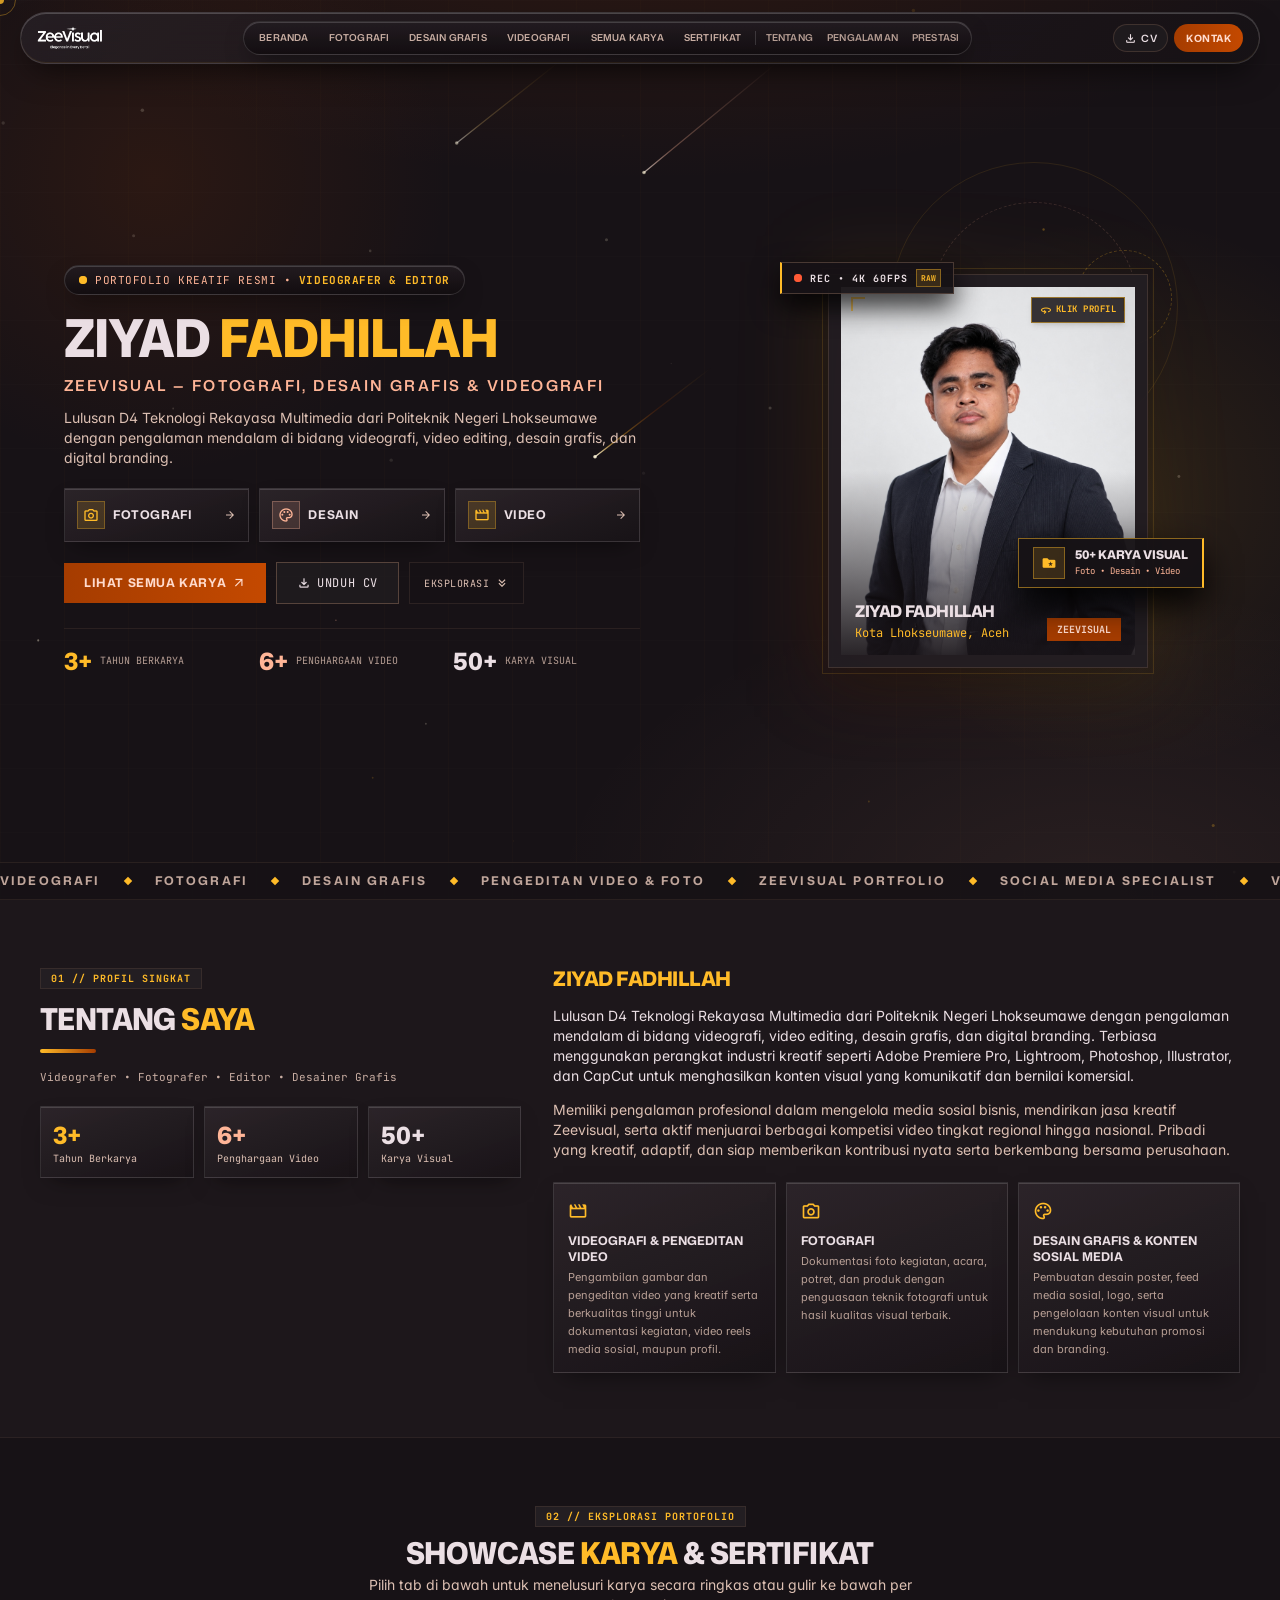
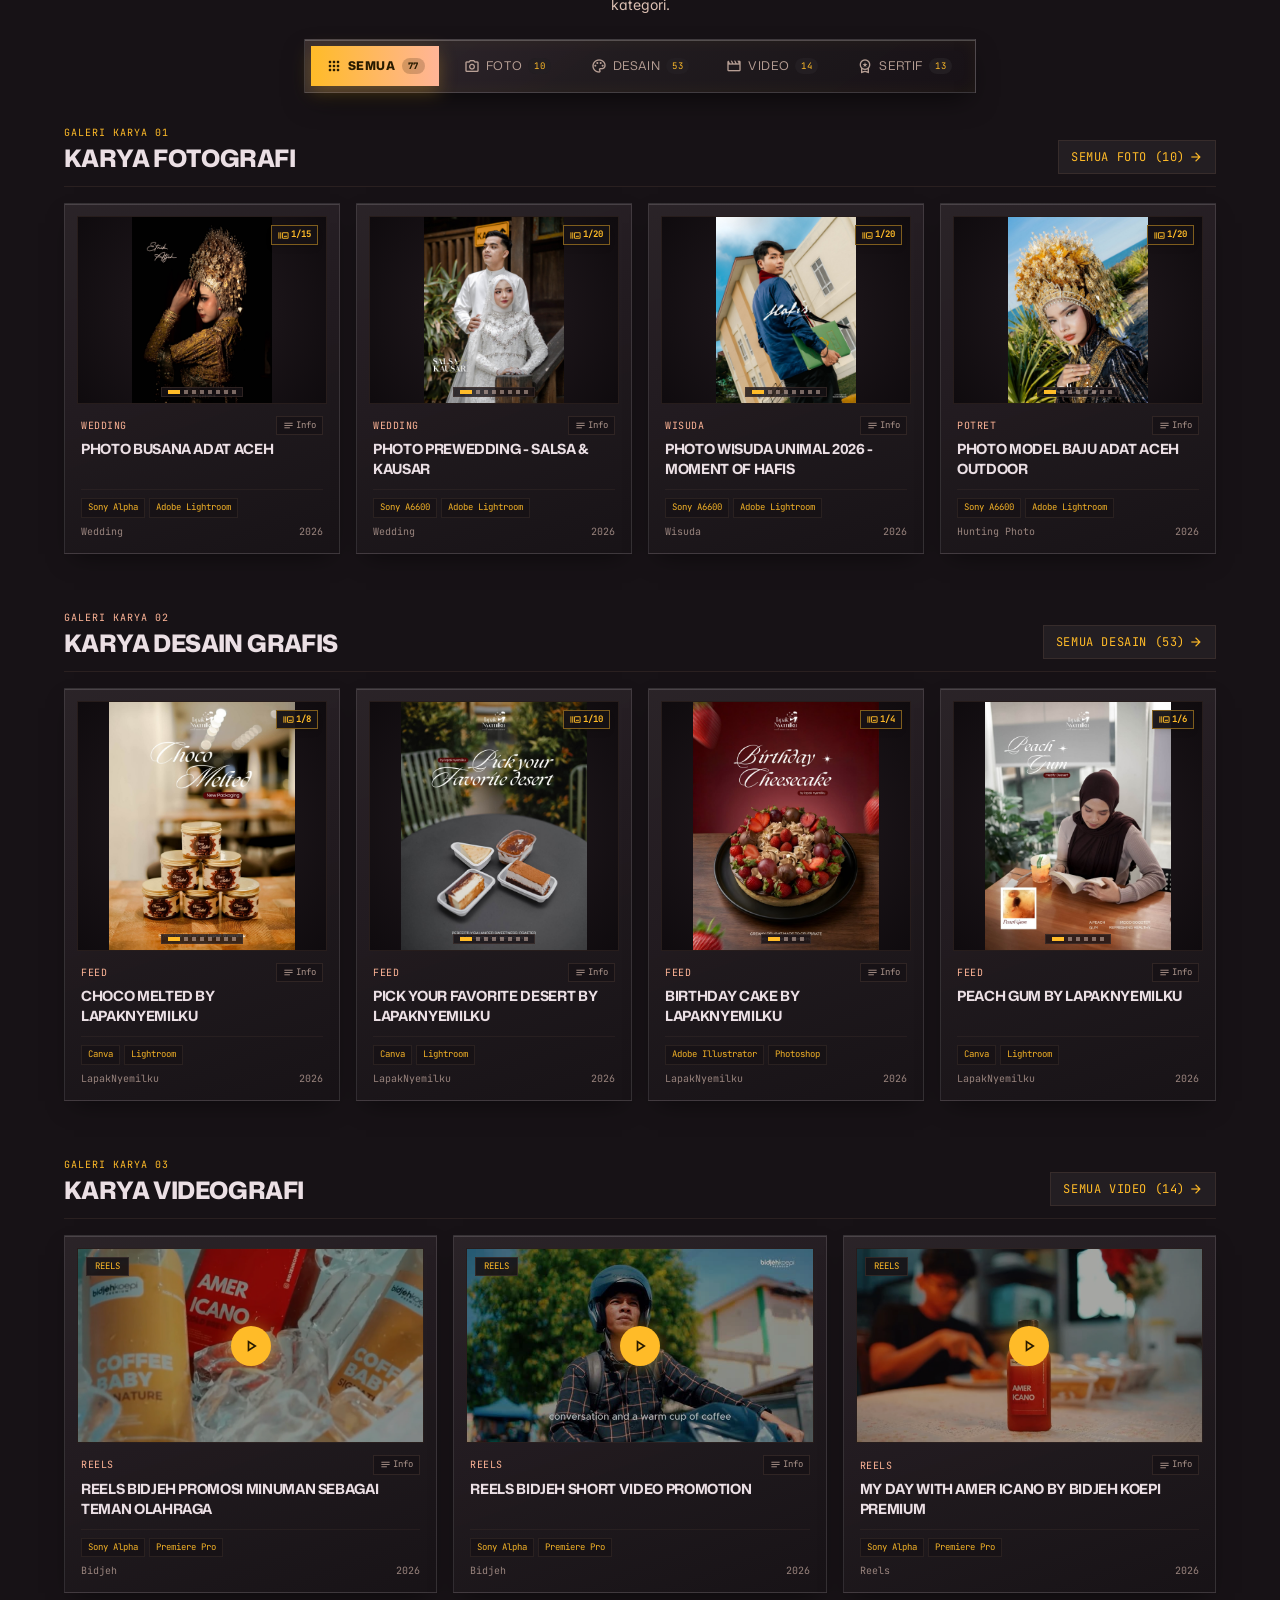
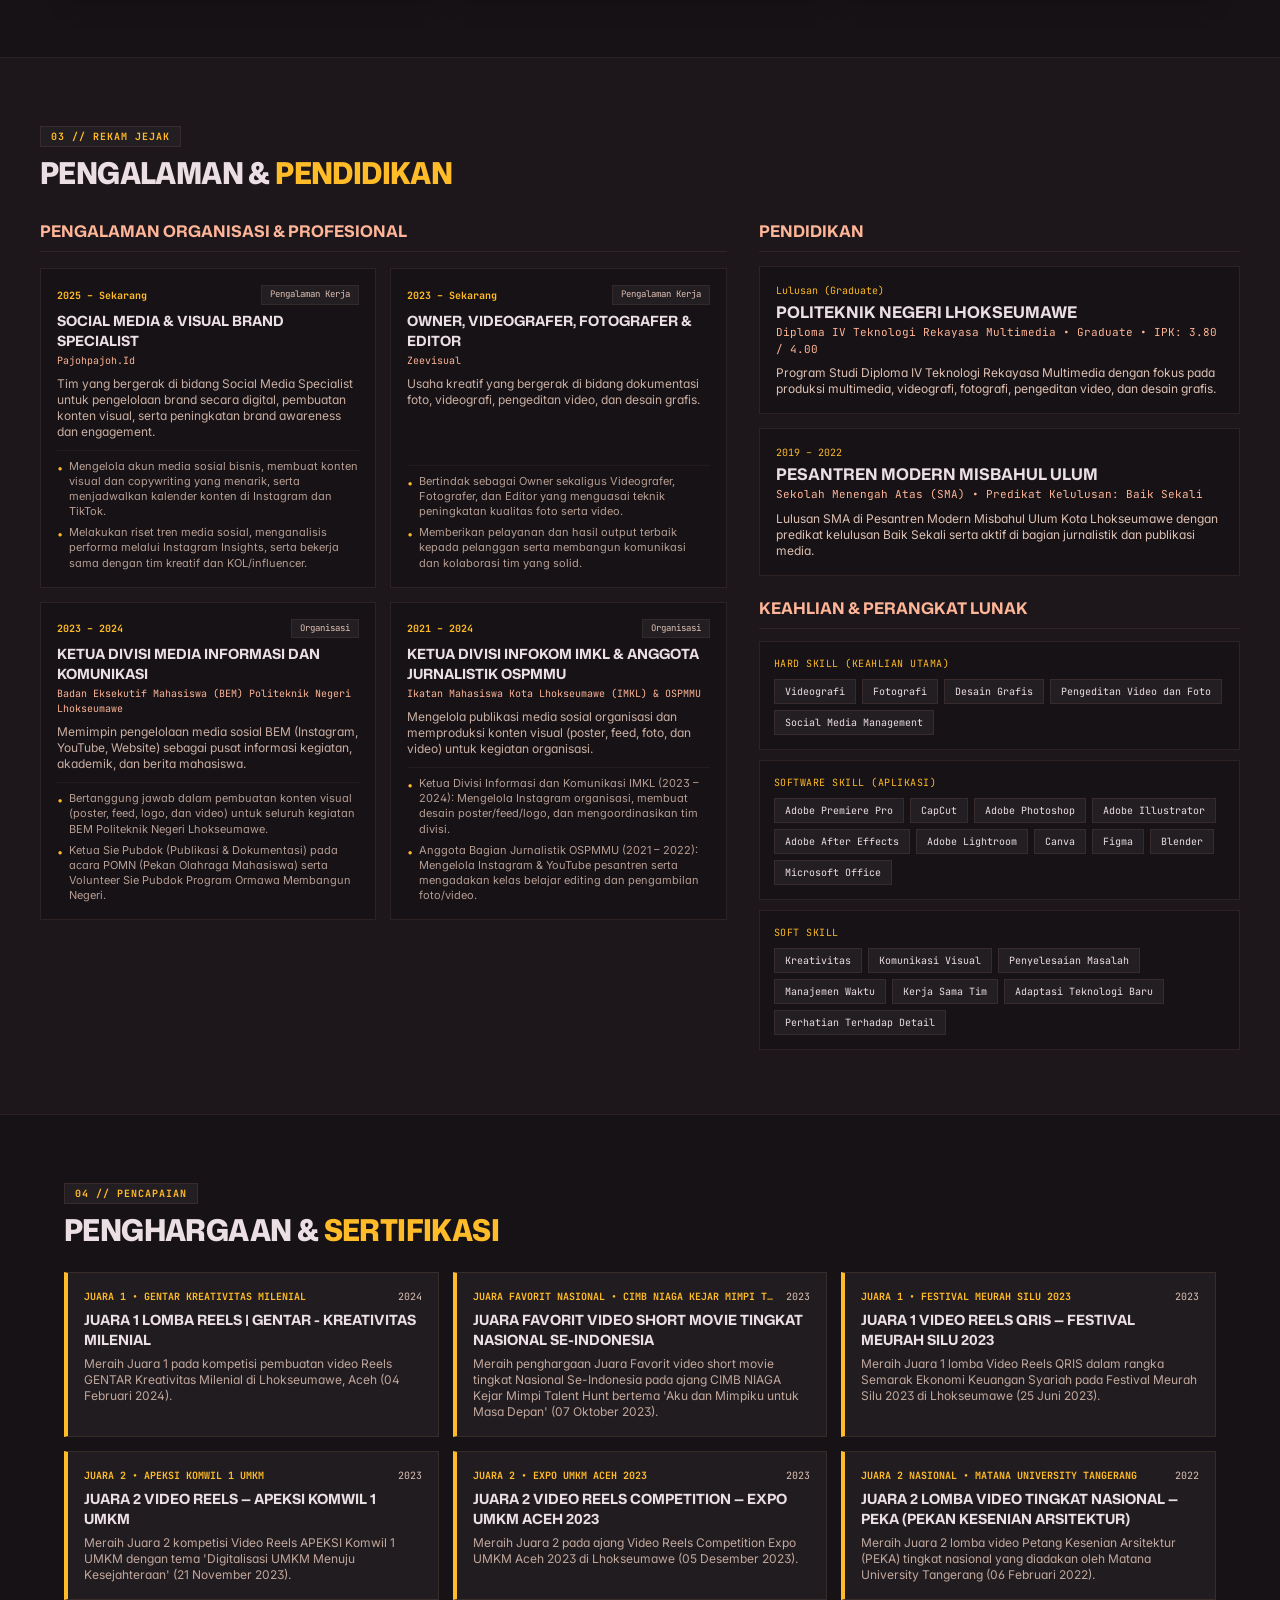
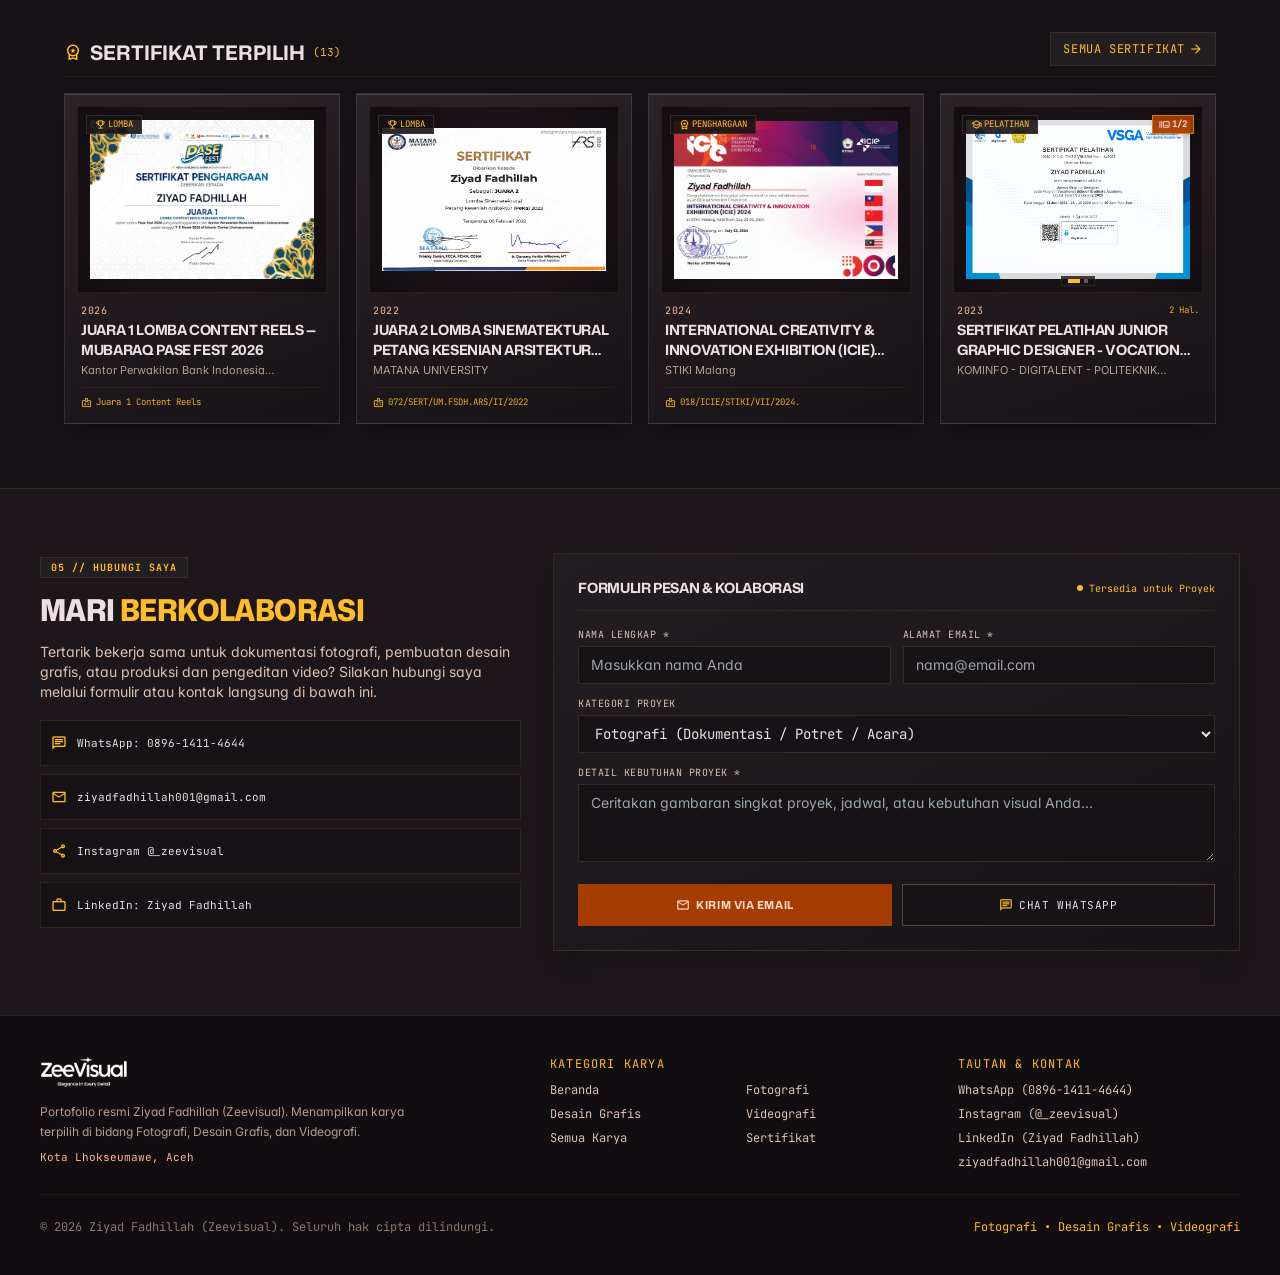
==== commit 034ee0cd: "Fix favicon tab icon 1:1 square Zeevisual" ====
--- a/index.html
+++ b/index.html
@@ -5,7 +5,9 @@
     <meta name="viewport" content="width=device-width, initial-scale=1.0" />
     <title>Zeevisual — Ziyad Fadhillah | Portofolio Kreator Multimedia</title>
     <meta name="description" content="Portofolio Ziyad Fadhillah (Zeevisual) — Videografer, Editor Video, Fotografer, dan Desainer Grafis asal Aceh dengan pendekatan sinematik editorial." />
-    <link rel="icon" type="image/png" href="/images/logo-zeevisual.png" />
+    <link rel="icon" type="image/svg+xml" href="/favicon.svg" />
+    <link rel="icon" type="image/png" sizes="64x64" href="/favicon.png" />
+    <link rel="apple-touch-icon" sizes="180x180" href="/apple-touch-icon.png" />
     <link rel="preload" as="image" href="/images/logo-zeevisual.png" fetchpriority="high" />
     <link rel="preload" as="image" href="/images/profile/ziyad-fadhillah.jpg" fetchpriority="high" />
     <link rel="preconnect" href="https://fonts.googleapis.com" />
